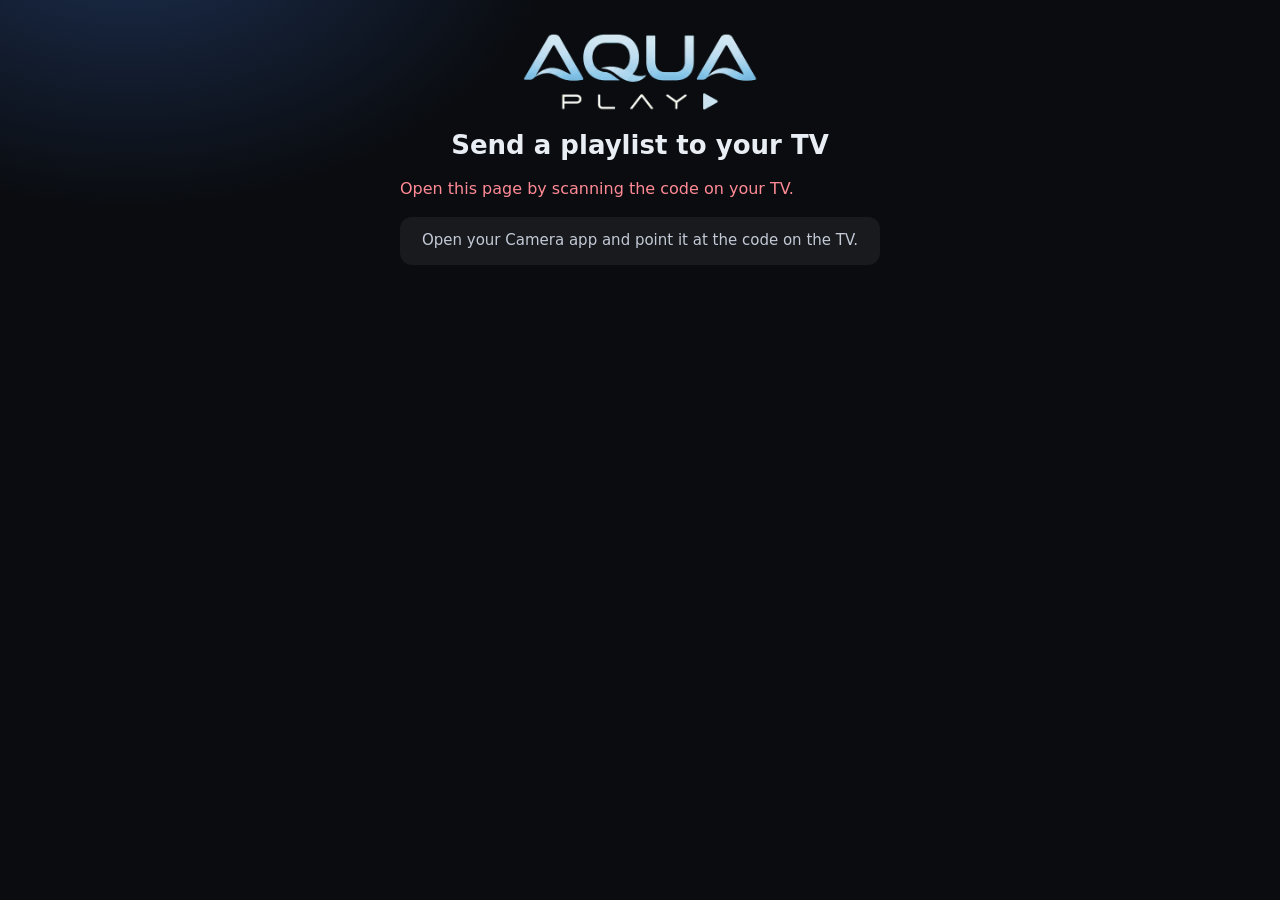
==== index.html @ a8dc521b "AquaPlay 1.0.53: the phone page takes a guide (EPG) address of its own for an Xtream login" ====
<!DOCTYPE html>
<html lang="en">
<head>
<meta charset="utf-8">
<meta name="viewport" content="width=device-width, initial-scale=1">
<meta name="referrer" content="no-referrer">
<!-- An empty icon, so a browser does not go asking for /favicon.ico. -->
<link rel="icon" href="data:,">
<title>AquaPlay — send a playlist to your TV</title>
<!-- pair.html — the page a phone opens from the QR code on the television.

     The viewer types or pastes their playlist here, on a keyboard made for
     it, and it is sent to the set, from whatever network the phone is on:

       https://…/pair.html#r=<channel>.<key>

     The playlist is locked on this phone with AES-GCM and a key the
     television made and put in the code, then handed to a public relay
     (ntfy.sh), which only ever holds the locked form. The key is after the #,
     and a browser never sends that part of an address to anyone — not to the
     relay, and not to whoever serves this page.

     Self-contained: no script, style, font or image from anywhere — the logo
     is inside the page — so nothing this page does depends on, or is seen
     by, a third party. The same file is
     app/pair.html and docs/pair.html; test-units.js fails if they differ. -->
<style>
  :root{ color-scheme:dark; }
  *{ box-sizing:border-box; }
  body{
    margin:0; min-height:100vh; padding:28px 20px 40px;
    font:16px/1.45 system-ui, -apple-system, "Segoe UI", Roboto, sans-serif;
    color:#e9edf4; background:#0a0c10;
    background-image:radial-gradient(700px 480px at 10% -10%, rgba(76,141,255,.28), rgba(76,141,255,0) 62%);
    background-repeat:no-repeat;
  }
  main{ max-width:480px; margin:0 auto; }
  /* The wordmark, centred over a centred heading, the way the television's
     own setup screen stands. 540x180 behind a 240x80 box: sharp on a phone's
     screen, and a WebP so the page carries it for under 40 KB. */
  .logo{ display:block; width:240px; height:80px; margin:4px auto 18px; }
  h1{ font-size:26px; line-height:1.2; margin:0 0 6px; text-align:center; }
  .sub{ color:#9aa3b5; margin:0 0 22px; text-align:center; }
  #form{ margin-top:22px; }
  .tabs{ display:flex; gap:8px; margin-bottom:18px; }
  .tabs button{
    flex:1; padding:11px 8px; border-radius:12px; font:inherit; font-weight:600;
    color:#c3cad6; background:rgba(255,255,255,.06); border:1px solid rgba(255,255,255,.12);
  }
  .tabs button[aria-selected="true"]{ color:#fff; background:#4c8dff; border-color:#4c8dff; }
  label{ display:block; margin:0 0 14px; }
  label > span{ display:block; font-size:14px; color:#9aa3b5; margin:0 0 6px; }
  label em{ font-style:normal; color:#6b7385; }
  /* The page's own words cannot be selected, only what is typed or pasted
     and the details to send on (B9: a copy ran on from a box into the
     labels and the note under it, and every paste brought them back). */
  body{ -webkit-user-select:none; user-select:none; -webkit-touch-callout:none; }
  input, textarea, .det{ -webkit-user-select:text; user-select:text; -webkit-touch-callout:default; }
  input{
    width:100%; padding:13px 14px; border-radius:12px; font:inherit; font-size:16px;
    color:#fff; background:rgba(8,11,17,.7); border:1px solid rgba(255,255,255,.14);
  }
  /* Hebrew and Arabic: the page right to left, an address or a login as typed. */
  html[dir=rtl] input{ direction:ltr; text-align:left; }
  input:focus{ outline:none; border-color:#4c8dff; box-shadow:0 0 0 3px rgba(76,141,255,.25); }
  .file-pick input{ padding:10px 12px; font-size:15px; color:#c3cad6; }
  .file-note{ margin:-6px 0 14px; color:#6fe0a0; }
  .send{
    width:100%; margin-top:8px; padding:15px; border:0; border-radius:14px;
    font:inherit; font-size:17px; font-weight:700; color:#fff;
    background:linear-gradient(118deg, #6aa3ff 0%, #4c8dff 46%, #3a64e8 100%);
  }
  .send:disabled{ opacity:.55; }
  .send.another{ margin-top:12px; background:transparent; border:2px solid #4c8dff; color:#cfe0ff; }
  .msg{ min-height:24px; margin:16px 0 0; color:#ff8a95; }
  .msg.ok{ color:#6fe0a0; }
  .msg.wait{ color:#9aa3b5; }
  /* The TV's answer when it could not connect: what happened, what to try,
     and the details for support, for a screenshot. */
  .tv-answer{ margin:16px 0 0; padding:16px; border-radius:12px; background:#1a1f2b; border:1px solid #3a2530; }
  .tv-answer h2{ margin:0 0 8px; font-size:17px; color:#ff8a95; }
  .tv-answer p{ margin:0 0 10px; }
  .tv-answer ul{ margin:0 0 12px; padding-left:20px; }
  .tv-answer li{ margin:0 0 6px; }
  .tv-answer .det{ margin-top:10px; padding:10px 12px; border-radius:8px; background:#11151d; font-size:12px; line-height:1.5; color:#9aa3b5; word-wrap:break-word; }
  .tv-answer .det b{ display:block; margin-bottom:4px; color:#c8cfdb; }
  .tv-answer .det span{ display:block; }
  .note{ margin-top:26px; font-size:13px; color:#6b7385; }
  .plist{ margin:0 0 18px; padding:13px 14px; border-radius:12px; background:rgba(255,255,255,.06); color:#e9edf4; font-size:15px; line-height:1.5; }
  /* The next code, read here rather than in the camera app: one button, then
     the camera in the page, then the page carries on by itself. */
  .scan-btn{
    width:100%; margin-top:16px; padding:15px; border-radius:14px;
    font:inherit; font-size:17px; font-weight:700; color:#fff;
    background:linear-gradient(118deg, #6aa3ff 0%, #4c8dff 46%, #3a64e8 100%); border:0;
  }
  .scan-btn.quiet{ font-weight:600; background:rgba(255,255,255,.08); border:1px solid rgba(255,255,255,.16); }
  .scanner{ margin-top:16px; }
  .scanner video{ display:block; width:100%; max-height:62vh; object-fit:cover; border-radius:16px; background:#000; }
  .scan-hint{ margin:12px 0 0; text-align:center; color:#9aa3b5; }
  /* Where the browser cannot read a code itself (an iPhone's Safari), the
     same step said in words: the camera app is the way to the next code. */
  .scan-alt{ margin:16px 0 0; padding:13px 14px; border-radius:12px; background:rgba(255,255,255,.06); color:#c3cad6; font-size:15px; line-height:1.45; text-align:center; }
  [hidden]{ display:none !important; }
</style>
</head>
<body>
<main>
  <img class="logo" width="240" height="80" alt="AquaPlay" src="[data-uri]">
  <h1 id="t-title">Send a playlist to your TV</h1>

  <div id="dead" hidden>
    <p class="msg" id="t-dead">Open this page by scanning the code on your TV.</p>
  </div>

  <!-- A first television sent everything at once (js/pair.js's #b=): this
       page fetches it once and holds it, ready for the second television's
       own code (below). Not saved anywhere but here, and not for long. -->
  <div id="backup" hidden>
    <p class="msg wait" id="b-status" role="status"></p>
    <p class="note" id="b-note" hidden></p>
    <!-- Or kept: the same, saved on the phone as a backup file. -->
    <button type="button" class="send" id="b-save" hidden></button>
    <p class="note" id="b-save-note" hidden></p>
  </div>

  <!-- The second television is listening for what this page is holding
       (js/pair.js's #x=). -->
  <div id="restore" hidden>
    <p class="sub" id="r-title"></p>
    <p class="plist" id="r-list" hidden></p>
    <button type="button" class="send" id="r-send" hidden></button>
    <p class="msg" id="r-status" role="status"></p>
    <!-- A backup file saved on this phone, sent instead. -->
    <p class="note" id="r-file-note" hidden></p>
    <button type="button" class="scan-btn quiet" id="r-file-btn" hidden></button>
    <input type="file" id="r-file" accept=".json,application/json" hidden>
  </div>

  <!-- A subtitle file for what the TV is playing (js/subsmenu.js's #s=):
       read here, sent the way a playlist's file is (sendSubs, below). -->
  <!-- An AquaPlay promo code, for the TV whose code was scanned (#c=; F2). -->
  <div id="promo-send" hidden>
    <p class="sub" id="c-intro"></p>
    <textarea id="c-code" rows="4" autocomplete="off" autocapitalize="characters" spellcheck="false" style="width:100%;box-sizing:border-box;font:inherit;padding:10px;border-radius:10px"></textarea>
    <button type="button" class="send" id="c-btn"></button>
    <p class="msg" id="c-status" role="status"></p>
  </div>

  <div id="subs-send" hidden>
    <p class="sub" id="s-intro"></p>
    <button type="button" class="send" id="s-btn"></button>
    <input type="file" id="s-file" accept=".srt,.vtt,application/x-subrip,text/vtt" hidden>
    <p class="msg" id="s-status" role="status"></p>
    <p class="note" id="s-note"></p>
  </div>

  <!-- The camera, in the page: offered where the next step is scanning a
       television's code, on phones whose browser can read one. -->
  <button type="button" class="scan-btn" id="scan-btn" hidden></button>
  <p class="scan-alt" id="scan-alt" hidden></p>
  <div class="scanner" id="scanner" hidden>
    <video id="scan-video" playsinline muted autoplay></video>
    <p class="scan-hint" id="scan-hint" role="status"></p>
    <button type="button" class="scan-btn quiet" id="scan-cancel"></button>
  </div>
  <p class="msg" id="scan-msg" role="status" hidden></p>

  <!-- novalidate: the page says itself, in the viewer's language, what is
       missing; the browser's own bubble stopped the send without a word on
       the page (2 Nov 2026). -->
  <form id="form" autocomplete="off" novalidate hidden>
    <div class="tabs" role="tablist">
      <button type="button" role="tab" id="tab-m3u" aria-selected="true">M3U</button>
      <button type="button" role="tab" id="tab-xtream" aria-selected="false">Xtream Codes</button>
      <button type="button" role="tab" id="tab-mag" aria-selected="false">MAG</button>
    </div>

    <div id="f-m3u">
      <label><span id="t-url">Playlist URL</span>
        <input type="url" id="m-url" dir="ltr" inputmode="url" autocapitalize="off" spellcheck="false" autocorrect="off" autocomplete="off"></label>
      <!-- Or the playlist's file, from this phone: uploaded to the relay as a
           file of its own, locked like everything else (sendFile, below). -->
      <label class="file-pick"><span id="t-file">Or a playlist file from this phone</span>
        <input type="file" id="m-file"></label>
      <p class="note file-note" id="file-note" hidden></p>
      <label><span><span id="t-epg">Guide (EPG) URL</span> <em id="t-opt1">optional</em></span>
        <input type="url" id="m-epg" dir="ltr" inputmode="url" autocapitalize="off" spellcheck="false" autocorrect="off" autocomplete="off"></label>
    </div>

    <div id="f-xtream" hidden>
      <label><span id="t-host">Server URL</span>
        <input type="url" id="x-host" dir="ltr" inputmode="url" autocapitalize="off" spellcheck="false" autocorrect="off" autocomplete="off"></label>
      <label><span id="t-user">Username</span>
        <input type="text" id="x-user" dir="ltr" autocapitalize="off" spellcheck="false" autocorrect="off" autocomplete="off"></label>
      <label><span id="t-pass">Password</span>
        <input type="text" id="x-pass" dir="ltr" autocapitalize="off" spellcheck="false" autocorrect="off" autocomplete="off"></label>
      <!-- A guide address of its own (the owner, 12 Nov 2026): empty means the
           server's own. A TV before 1.0.53 leaves it out. -->
      <label><span><span id="t-epg2">Guide (EPG) URL</span> <em id="t-opt3">optional</em></span>
        <input type="url" id="x-epg" dir="ltr" inputmode="url" autocapitalize="off" spellcheck="false" autocorrect="off" autocomplete="off"></label>
    </div>

    <!-- A MAG portal and the MAC it knows (P4, 25 Oct 2026): the TV checks
         them with the portal, as its own MAG form does (stalker.js). -->
    <div id="f-mag" hidden>
      <label><span id="t-portal">Portal address</span>
        <input type="url" id="g-portal" dir="ltr" inputmode="url" autocapitalize="off" spellcheck="false" autocorrect="off" autocomplete="off" placeholder="http://portal.example:8080/c/"></label>
      <label><span id="t-mac">MAC address</span>
        <input type="text" id="g-mac" dir="ltr" autocapitalize="characters" spellcheck="false" autocorrect="off" autocomplete="off" placeholder="00:1A:79:00:00:00"></label>
      <p class="note" id="mag-old" hidden></p>
    </div>

    <label><span><span id="t-name">Playlist name</span> <em id="t-opt2">optional</em></span>
      <input type="text" id="name" maxlength="80"></label>

    <button type="submit" class="send" id="send">Send to TV</button>
    <button type="button" class="send another" id="another" hidden>Add another playlist</button>
    <p class="msg" id="msg" role="status"></p>
    <div class="tv-answer" id="tv-answer" hidden></div>
    <p class="note" id="note"></p>
  </form>
</main>

<script>
(function () {
  'use strict';

  var RELAY = 'https://ntfy.sh/';

  /* ---- words ---- */
  var WORDS = {
    title: 'Send a playlist to your TV',
    url: 'Playlist URL', epg: 'Guide (EPG) URL', optional: 'optional', host: 'Server URL',
    user: 'Username', pass: 'Password', name: 'Playlist name', send: 'Send to TV',
    sending: 'Sending…', sent: 'Sent. Look at your TV.', dead: 'Open this page by scanning the code on your TV.',
    needUrl: 'Enter the playlist URL.', badUrl: 'The address must start with http:// or https://', urlNone: 'Paste the playlist address (it starts with http)',
    needXt: 'Enter the server, the username and the password.',
    magTab: 'MAG portal', portal: 'Portal address', mac: 'MAC address',
    needMag: 'Enter the portal address and the MAC address (six pairs, like 00:1A:79:12:34:56).',
    magOld: 'MAG portals need AquaPlay 1.0.51 or newer on your TV.',
    relayFail: 'Could not send. Check your phone’s internet connection and try again.',
    waitTv: 'Sent. Waiting for your TV to connect…', another: 'Add another playlist', tvOk: 'Your TV connected: {name}. Enjoy!', tvFail: 'Your TV could not connect', helpShot: 'If you ask for help, send a screenshot of this:', again: 'To try again: fix it here, open “From your phone” on the TV again, and scan the new code.',
    noteRelay: 'The playlist is locked on this phone before it is sent, and only your TV can unlock it.',
    backupTitle: 'Playlists from your TV', backupWaiting: 'Fetching what your TV sent…',
    backupGot: 'Got it. Open “From another TV” on your other TV, and scan its code with this phone.',
    backupNote: 'Not saved anywhere else — do this soon.',
    backupNotFound: 'Nothing found. Make sure you only just started this on your TV, then scan its code again.',
    sendTitle: 'Send to this TV',
    sendNothing: 'Nothing to send yet. Go back to your first TV, open “Send to another TV”, and scan its code with this phone first.',
    sendConfirm: 'Send this to the TV?', sendBtn: 'Send',
    scanTv: 'Scan the code on your TV', scanNext: 'Scan the other TV’s code', scanFirst: 'Scan your first TV’s code',
    scanHint: 'Point the camera at the code on the TV.', scanCancel: 'Cancel',
    scanNotOurs: 'That is not a code from AquaPlay.',
    scanNoCamera: 'The camera could not be opened here. Scan the code with your camera app instead.',
    scanCameraApp: 'Open your Camera app and point it at the code on the TV.',
    saveFile: 'Save a backup file', saveNote: 'Or keep it for later as a file. It holds your playlist logins, so keep it private.', saved: 'Saved on this phone. To bring it back, open “From another TV” on a TV and choose the file.', chooseFile: 'Choose a backup file', orFile: 'Or choose a backup file saved on this phone.', badFile: 'That is not an AquaPlay backup file.', fileTooBig: 'Too much to send in one go. Try a backup with fewer playlists.',
    plFile: 'Or a playlist file from this phone', plFileGot: '{name}: {n} channels', plFileNot: 'That file is not an M3U playlist.',
    plFileBig: 'That file is too big to send: up to 15 MB once packed.',
    subsTitle: 'Send subtitles to your TV', subsChoose: 'Choose a subtitle file',
    subsIntro: 'Choose a subtitle file (.srt or .vtt) on this phone. It shows on your TV straight away.',
    subsNote: 'The file is locked on this phone before it is sent, and only your TV can unlock it.',
    subsNot: 'That is not a subtitle file (.srt or .vtt).', subsBig: 'That file is too big for subtitles: up to 4 MB.',
    promoTitle: 'Send a promo code to your TV', promoIntro: 'Paste the AquaPlay code you were given for this TV, then send it.',
    promoBad: 'That is not a whole AquaPlay code. Paste all of it.'
  };
  /* The English, kept as it is for the paste check below (WORDS becomes the
     viewer's language as the page opens). */
  var WORDS_EN = {};
  for (var we in WORDS) WORDS_EN[we] = WORDS[we];
  var LANG = {
    es: { title: 'Envía una lista a tu TV', url: 'URL de la lista', epg: 'URL de la guía (EPG)', optional: 'opcional', host: 'URL del servidor', user: 'Usuario', pass: 'Contraseña', name: 'Nombre de la lista', send: 'Enviar a la TV', sending: 'Enviando…', sent: 'Enviado. Mira tu TV.', dead: 'Abre esta página escaneando el código de tu TV.', needUrl: 'Introduce la URL de la lista.', badUrl: 'La dirección debe empezar por http:// o https://', urlNone: 'Pega la dirección de la lista (empieza por http)', needXt: 'Introduce el servidor, el usuario y la contraseña.', relayFail: 'No se pudo enviar. Comprueba la conexión a internet del teléfono.', noteRelay: 'La lista se cifra en este teléfono antes de enviarse y solo tu TV puede descifrarla.', backupTitle: 'Listas de tu TV', backupWaiting: 'Recibiendo lo que envió tu TV…', backupGot: 'Listo. Abre “Desde otra TV” en tu otra TV y escanea su código con este teléfono.', backupNote: 'No se guarda en ningún otro sitio — hazlo pronto.', backupNotFound: 'No se encontró nada. Asegúrate de haber empezado esto en tu TV hace un momento y vuelve a escanear su código.', sendTitle: 'Enviar a esta TV', sendNothing: 'Aún no hay nada que enviar. Vuelve a tu primera TV, abre “Enviar a otra TV” y escanea su código con este teléfono primero.', sendConfirm: '¿Enviar esto a la TV?', sendBtn: 'Enviar', scanTv: 'Escanea el código de tu TV', scanNext: 'Escanea el código de la otra TV', scanFirst: 'Escanea el código de tu primera TV', scanHint: 'Apunta la cámara al código de la TV.', scanCancel: 'Cancelar', scanNotOurs: 'Ese código no es de AquaPlay.', scanNoCamera: 'Aquí no se pudo abrir la cámara. Escanea el código con la app de cámara.', scanCameraApp: 'Abre la app de Cámara y apunta al código de la TV.', saveFile: 'Guardar un archivo de copia', saveNote: 'O guárdalo para después como archivo. Contiene los datos de acceso de tus listas, así que mantenlo privado.', saved: 'Guardado en este teléfono. Para recuperarlo, abre “Desde otra TV” en una TV y elige el archivo.', chooseFile: 'Elegir un archivo de copia', orFile: 'O elige un archivo de copia guardado en este teléfono.', badFile: 'Ese no es un archivo de copia de AquaPlay.', fileTooBig: 'Es demasiado para enviarlo de una vez. Prueba con una copia con menos listas.', waitTv: 'Enviado. Esperando a que tu televisor se conecte…', another: 'Añadir otra lista', tvOk: 'Tu televisor se ha conectado: {name}. ¡Que lo disfrutes!', tvFail: 'Tu televisor no pudo conectarse', helpShot: 'Si pides ayuda, envía una captura de esto:', again: 'Para intentarlo de nuevo: corrígelo aquí, abre «Desde tu teléfono» en el televisor y escanea el nuevo código.', plFile: 'O un archivo de lista de este teléfono', plFileGot: '{name}: {n} canales', plFileNot: 'Ese archivo no es una lista M3U.', plFileBig: 'Ese archivo es demasiado grande para enviarlo: hasta 15 MB una vez comprimido.', subsTitle: "Envía subtítulos a tu TV", subsChoose: "Elegir un archivo de subtítulos", subsIntro: "Elige un archivo de subtítulos (.srt o .vtt) en este teléfono. Aparecerá en tu TV al momento.", subsNote: "El archivo se bloquea en este teléfono antes de enviarse, y solo tu TV puede desbloquearlo.", subsNot: "Eso no es un archivo de subtítulos (.srt o .vtt).", subsBig: "El archivo es demasiado grande para unos subtítulos: hasta 4 MB."},
    fr: { title: 'Envoyer une playlist à votre TV', url: 'URL de la playlist', epg: 'URL du guide (EPG)', optional: 'facultatif', host: 'URL du serveur', user: 'Nom d’utilisateur', pass: 'Mot de passe', name: 'Nom de la playlist', send: 'Envoyer à la TV', sending: 'Envoi…', sent: 'Envoyé. Regardez votre TV.', dead: 'Ouvrez cette page en scannant le code affiché sur votre TV.', needUrl: 'Saisissez l’URL de la playlist.', badUrl: 'L’adresse doit commencer par http:// ou https://', urlNone: 'Collez l’adresse de la playlist (elle commence par http)', needXt: 'Saisissez le serveur, le nom d’utilisateur et le mot de passe.', relayFail: 'Envoi impossible. Vérifiez la connexion internet du téléphone.', noteRelay: 'La playlist est chiffrée sur ce téléphone avant l’envoi, et seule votre TV peut la déchiffrer.', backupTitle: 'Listes de votre TV', backupWaiting: 'Récupération de ce que votre TV a envoyé…', backupGot: 'C’est fait. Ouvrez « Depuis une autre TV » sur votre autre TV et scannez son code avec ce téléphone.', backupNote: 'Non enregistré ailleurs — faites-le rapidement.', backupNotFound: 'Rien trouvé. Vérifiez que vous venez de lancer ceci sur votre TV, puis scannez de nouveau son code.', sendTitle: 'Envoyer à cette TV', sendNothing: 'Rien à envoyer pour l’instant. Retournez sur votre première TV, ouvrez « Envoyer à une autre TV » et scannez d’abord son code avec ce téléphone.', sendConfirm: 'Envoyer ceci à la TV ?', sendBtn: 'Envoyer', scanTv: 'Scanner le code de votre TV', scanNext: 'Scanner le code de l’autre TV', scanFirst: 'Scanner le code de votre première TV', scanHint: 'Pointez la caméra vers le code affiché sur la TV.', scanCancel: 'Annuler', scanNotOurs: 'Ce code ne vient pas d’AquaPlay.', scanNoCamera: 'Impossible d’ouvrir la caméra ici. Scannez le code avec l’appli Appareil photo.', scanCameraApp: 'Ouvrez l’appli Appareil photo et pointez-la vers le code affiché sur la TV.', saveFile: 'Enregistrer un fichier de sauvegarde', saveNote: 'Ou gardez-le pour plus tard dans un fichier. Il contient les identifiants de vos playlists : gardez-le privé.', saved: 'Enregistré sur ce téléphone. Pour le récupérer, ouvrez « Depuis une autre TV » sur une TV et choisissez le fichier.', chooseFile: 'Choisir un fichier de sauvegarde', orFile: 'Ou choisissez un fichier de sauvegarde enregistré sur ce téléphone.', badFile: 'Ce n’est pas un fichier de sauvegarde AquaPlay.', fileTooBig: 'Trop de données pour un seul envoi. Essayez une sauvegarde avec moins de playlists.', waitTv: 'Envoyé. En attente de la connexion du téléviseur…', another: 'Ajouter une autre liste', tvOk: 'Votre téléviseur est connecté : {name}. Bon visionnage !', tvFail: 'Votre téléviseur n’a pas pu se connecter', helpShot: 'Si vous demandez de l’aide, envoyez une capture d’écran de ceci :', again: 'Pour réessayer : corrigez ici, rouvrez « Depuis votre téléphone » sur le téléviseur et scannez le nouveau code.', plFile: 'Ou un fichier de playlist de ce téléphone', plFileGot: '{name} : {n} chaînes', plFileNot: 'Ce fichier n’est pas une playlist M3U.', plFileBig: 'Ce fichier est trop gros pour être envoyé : 15 Mo au plus une fois compressé.', subsTitle: "Envoyer des sous-titres à votre TV", subsChoose: "Choisir un fichier de sous-titres", subsIntro: "Choisissez un fichier de sous-titres (.srt ou .vtt) sur ce téléphone. Il s’affiche aussitôt sur votre TV.", subsNote: "Le fichier est verrouillé sur ce téléphone avant l’envoi, et seule votre TV peut le déverrouiller.", subsNot: "Ce n’est pas un fichier de sous-titres (.srt ou .vtt).", subsBig: "Ce fichier est trop lourd pour des sous-titres : 4 Mo au maximum."},
    de: { title: 'Playlist an den Fernseher senden', url: 'Playlist-URL', epg: 'Programmführer-URL (EPG)', optional: 'optional', host: 'Server-URL', user: 'Benutzername', pass: 'Passwort', name: 'Name der Playlist', send: 'An den Fernseher senden', sending: 'Wird gesendet…', sent: 'Gesendet. Schau auf deinen Fernseher.', dead: 'Öffne diese Seite, indem du den Code auf dem Fernseher scannst.', needUrl: 'Gib die Playlist-URL ein.', badUrl: 'Die Adresse muss mit http:// oder https:// beginnen.', urlNone: 'Fügen Sie die Playlist-Adresse ein (sie beginnt mit http)', needXt: 'Gib Server, Benutzername und Passwort ein.', relayFail: 'Senden fehlgeschlagen. Prüfe die Internetverbindung des Telefons.', noteRelay: 'Die Playlist wird auf diesem Telefon verschlüsselt, und nur dein Fernseher kann sie entschlüsseln.', backupTitle: 'Playlists von deinem Fernseher', backupWaiting: 'Empfange, was dein Fernseher gesendet hat …', backupGot: 'Erledigt. Öffne „Von einem anderen Fernseher“ auf deinem anderen Fernseher und scanne dessen Code mit diesem Telefon.', backupNote: 'Wird sonst nirgends gespeichert — mach das bald.', backupNotFound: 'Nichts gefunden. Stelle sicher, dass du das gerade erst auf deinem Fernseher gestartet hast, und scanne seinen Code erneut.', sendTitle: 'An diesen Fernseher senden', sendNothing: 'Noch nichts zu senden. Geh zurück zu deinem ersten Fernseher, öffne „An einen anderen Fernseher senden“ und scanne zuerst dessen Code mit diesem Telefon.', sendConfirm: 'Das an den Fernseher senden?', sendBtn: 'Senden', scanTv: 'Code am Fernseher scannen', scanNext: 'Code des anderen Fernsehers scannen', scanFirst: 'Code des ersten Fernsehers scannen', scanHint: 'Richte die Kamera auf den Code am Fernseher.', scanCancel: 'Abbrechen', scanNotOurs: 'Das ist kein Code von AquaPlay.', scanNoCamera: 'Die Kamera lässt sich hier nicht öffnen. Scanne den Code mit der Kamera-App.', scanCameraApp: 'Öffne die Kamera-App und richte sie auf den Code am Fernseher.', saveFile: 'Sicherungsdatei speichern', saveNote: 'Oder bewahre es als Datei für später auf. Sie enthält die Zugangsdaten deiner Playlists, halte sie also privat.', saved: 'Auf diesem Telefon gespeichert. Um es zurückzuholen, öffne „Von einem anderen Fernseher“ auf einem Fernseher und wähle die Datei.', chooseFile: 'Sicherungsdatei wählen', orFile: 'Oder wähle eine Sicherungsdatei, die auf diesem Telefon gespeichert ist.', badFile: 'Das ist keine AquaPlay-Sicherungsdatei.', fileTooBig: 'Zu viel für einmal Senden. Versuche eine Sicherung mit weniger Playlists.', waitTv: 'Gesendet. Warte, bis sich dein Fernseher verbindet…', another: 'Weitere Playlist hinzufügen', tvOk: 'Dein Fernseher ist verbunden: {name}. Viel Spaß!', tvFail: 'Dein Fernseher konnte sich nicht verbinden', helpShot: 'Wenn du um Hilfe bittest, schick einen Screenshot davon:', again: 'Noch einmal: hier korrigieren, auf dem Fernseher „Vom Handy“ wieder öffnen und den neuen Code scannen.', plFile: 'Oder eine Playlist-Datei von diesem Handy', plFileGot: '{name}: {n} Sender', plFileNot: 'Diese Datei ist keine M3U-Playlist.', plFileBig: 'Diese Datei ist zu groß zum Senden: höchstens 15 MB gepackt.', subsTitle: "Untertitel an den Fernseher senden", subsChoose: "Untertiteldatei wählen", subsIntro: "Wähle auf diesem Handy eine Untertiteldatei (.srt oder .vtt). Sie erscheint sofort auf dem Fernseher.", subsNote: "Die Datei wird auf diesem Handy verschlüsselt, bevor sie gesendet wird, und nur dein Fernseher kann sie entschlüsseln.", subsNot: "Das ist keine Untertiteldatei (.srt oder .vtt).", subsBig: "Die Datei ist zu groß für Untertitel: höchstens 4 MB."},
    pt: { title: 'Envie uma lista para a sua TV', url: 'URL da lista', epg: 'URL do guia (EPG)', optional: 'opcional', host: 'URL do servidor', user: 'Utilizador', pass: 'Palavra-passe', name: 'Nome da lista', send: 'Enviar para a TV', sending: 'A enviar…', sent: 'Enviado. Veja a sua TV.', dead: 'Abra esta página lendo o código na sua TV.', needUrl: 'Introduza o URL da lista.', badUrl: 'O endereço tem de começar por http:// ou https://', urlNone: 'Cole o endereço da lista (começa por http)', needXt: 'Introduza o servidor, o utilizador e a palavra-passe.', relayFail: 'Não foi possível enviar. Verifique a ligação à internet do telemóvel.', noteRelay: 'A lista é cifrada neste telemóvel antes de ser enviada e só a sua TV a pode decifrar.', backupTitle: 'Listas da sua TV', backupWaiting: 'A obter o que a sua TV enviou…', backupGot: 'Feito. Abra “De outra TV” na sua outra TV e leia o código dela com este telemóvel.', backupNote: 'Não fica guardado em mais lado nenhum — faça isto em breve.', backupNotFound: 'Nada encontrado. Certifique-se de que acabou de iniciar isto na sua TV e volte a ler o código.', sendTitle: 'Enviar para esta TV', sendNothing: 'Ainda não há nada para enviar. Volte à sua primeira TV, abra “Enviar para outra TV” e leia o código dela com este telemóvel primeiro.', sendConfirm: 'Enviar isto para a TV?', sendBtn: 'Enviar', scanTv: 'Leia o código da sua TV', scanNext: 'Leia o código da outra TV', scanFirst: 'Leia o código da primeira TV', scanHint: 'Aponte a câmara para o código na TV.', scanCancel: 'Cancelar', scanNotOurs: 'Esse código não é do AquaPlay.', scanNoCamera: 'Não foi possível abrir a câmara aqui. Leia o código com a app da câmara.', scanCameraApp: 'Abra a app da câmara e aponte-a para o código na TV.', saveFile: 'Guardar um ficheiro de cópia', saveNote: 'Ou guarde-o para mais tarde como ficheiro. Contém os dados de acesso das suas listas, por isso mantenha-o privado.', saved: 'Guardado neste telemóvel. Para o recuperar, abra “De outra TV” numa TV e escolha o ficheiro.', chooseFile: 'Escolher um ficheiro de cópia', orFile: 'Ou escolha um ficheiro de cópia guardado neste telemóvel.', badFile: 'Esse não é um ficheiro de cópia do AquaPlay.', fileTooBig: 'É demasiado para enviar de uma vez. Tente uma cópia com menos listas.', waitTv: 'Enviado. À espera que a TV se ligue…', another: 'Adicionar outra lista', tvOk: 'A sua TV ligou-se: {name}. Bom proveito!', tvFail: 'A sua TV não conseguiu ligar-se', helpShot: 'Se pedir ajuda, envie uma captura de ecrã disto:', again: 'Para tentar de novo: corrija aqui, abra «Pelo telemóvel» na TV outra vez e leia o novo código.', plFile: 'Ou um ficheiro de lista deste telemóvel', plFileGot: '{name}: {n} canais', plFileNot: 'Esse ficheiro não é uma lista M3U.', plFileBig: 'Esse ficheiro é demasiado grande para enviar: até 15 MB depois de comprimido.', subsTitle: "Envie legendas para a sua TV", subsChoose: "Escolher um ficheiro de legendas", subsIntro: "Escolha um ficheiro de legendas (.srt ou .vtt) neste telemóvel. Aparece logo na sua TV.", subsNote: "O ficheiro é bloqueado neste telemóvel antes de ser enviado, e só a sua TV o pode desbloquear.", subsNot: "Isso não é um ficheiro de legendas (.srt ou .vtt).", subsBig: "O ficheiro é demasiado grande para legendas: até 4 MB."},
    it: { title: 'Invia una playlist alla TV', url: 'URL della playlist', epg: 'URL della guida (EPG)', optional: 'facoltativo', host: 'URL del server', user: 'Nome utente', pass: 'Password', name: 'Nome della playlist', send: 'Invia alla TV', sending: 'Invio…', sent: 'Inviata. Guarda la TV.', dead: 'Apri questa pagina inquadrando il codice sulla TV.', needUrl: 'Inserisci l’URL della playlist.', badUrl: 'L’indirizzo deve iniziare con http:// o https://', urlNone: 'Incolla l’indirizzo della playlist (inizia con http)', needXt: 'Inserisci server, nome utente e password.', relayFail: 'Invio non riuscito. Controlla la connessione internet del telefono.', noteRelay: 'La playlist viene cifrata su questo telefono prima dell’invio e solo la tua TV può decifrarla.', backupTitle: 'Playlist dalla tua TV', backupWaiting: 'Ricezione di quanto inviato dalla TV…', backupGot: 'Fatto. Apri “Da un’altra TV” sull’altra TV e inquadra il suo codice con questo telefono.', backupNote: 'Non viene salvato altrove — fallo a breve.', backupNotFound: 'Nessun dato trovato. Assicurati di aver appena avviato questa procedura sulla TV, poi inquadra di nuovo il codice.', sendTitle: 'Invia a questa TV', sendNothing: 'Ancora niente da inviare. Torna alla prima TV, apri “Invia a un’altra TV” e inquadra prima il suo codice con questo telefono.', sendConfirm: 'Inviare questo alla TV?', sendBtn: 'Invia', scanTv: 'Scansiona il codice sulla TV', scanNext: 'Scansiona il codice dell’altra TV', scanFirst: 'Scansiona il codice della prima TV', scanHint: 'Inquadra il codice sulla TV.', scanCancel: 'Annulla', scanNotOurs: 'Questo codice non è di AquaPlay.', scanNoCamera: 'Qui non è possibile aprire la fotocamera. Scansiona il codice con l’app della fotocamera.', scanCameraApp: 'Apri l’app Fotocamera e inquadra il codice sulla TV.', saveFile: 'Salva un file di backup', saveNote: 'Oppure conservalo per dopo come file. Contiene i dati di accesso delle tue playlist, quindi tienilo privato.', saved: 'Salvato su questo telefono. Per recuperarlo, apri “Da un’altra TV” su una TV e scegli il file.', chooseFile: 'Scegli un file di backup', orFile: 'Oppure scegli un file di backup salvato su questo telefono.', badFile: 'Questo non è un file di backup di AquaPlay.', fileTooBig: 'Troppi dati per un solo invio. Prova un backup con meno playlist.', waitTv: 'Inviato. In attesa che il televisore si colleghi…', another: 'Aggiungi un\'altra playlist', tvOk: 'Il televisore si è collegato: {name}. Buona visione!', tvFail: 'Il televisore non è riuscito a collegarsi', helpShot: 'Se chiedi aiuto, invia uno screenshot di questo:', again: 'Per riprovare: correggi qui, riapri «Dal telefono» sul televisore e inquadra il nuovo codice.', plFile: 'Oppure un file di playlist da questo telefono', plFileGot: '{name}: {n} canali', plFileNot: 'Questo file non è una playlist M3U.', plFileBig: 'Il file è troppo grande da inviare: al massimo 15 MB compresso.', subsTitle: "Invia i sottotitoli alla TV", subsChoose: "Scegli un file di sottotitoli", subsIntro: "Scegli un file di sottotitoli (.srt o .vtt) su questo telefono. Compare subito sulla TV.", subsNote: "Il file viene bloccato su questo telefono prima dell’invio, e solo la tua TV può sbloccarlo.", subsNot: "Non è un file di sottotitoli (.srt o .vtt).", subsBig: "Il file è troppo grande per dei sottotitoli: al massimo 4 MB."},
    pl: { title: 'Wyślij playlistę do telewizora', url: 'Adres URL playlisty', epg: 'Adres URL przewodnika (EPG)', optional: 'opcjonalne', host: 'Adres URL serwera', user: 'Nazwa użytkownika', pass: 'Hasło', name: 'Nazwa playlisty', send: 'Wyślij do TV', sending: 'Wysyłanie…', sent: 'Wysłano. Spójrz na telewizor.', dead: 'Otwórz tę stronę, skanując kod na telewizorze.', needUrl: 'Wpisz adres URL playlisty.', badUrl: 'Adres musi zaczynać się od http:// lub https://', urlNone: 'Wklej adres playlisty (zaczyna się od http)', needXt: 'Wpisz serwer, nazwę użytkownika i hasło.', relayFail: 'Nie udało się wysłać. Sprawdź połączenie internetowe telefonu i spróbuj ponownie.', noteRelay: 'Playlista jest szyfrowana na tym telefonie przed wysłaniem i tylko Twój telewizor może ją odszyfrować.', backupTitle: 'Playlisty z telewizora', backupWaiting: 'Pobieranie danych wysłanych przez telewizor…', backupGot: 'Gotowe. Na drugim telewizorze otwórz „Z innego telewizora” i zeskanuj jego kod tym telefonem.', backupNote: 'Dane nie są nigdzie indziej zapisywane — zrób to wkrótce.', backupNotFound: 'Nic nie znaleziono. Upewnij się, że dopiero co rozpoczęto to na telewizorze, i zeskanuj jego kod ponownie.', sendTitle: 'Wyślij do tego telewizora', sendNothing: 'Nie ma jeszcze czego wysłać. Wróć do pierwszego telewizora, otwórz „Wyślij do innego telewizora” i najpierw zeskanuj jego kod tym telefonem.', sendConfirm: 'Wysłać to do telewizora?', sendBtn: 'Wyślij', scanTv: 'Zeskanuj kod na telewizorze', scanNext: 'Zeskanuj kod drugiego telewizora', scanFirst: 'Zeskanuj kod pierwszego telewizora', scanHint: 'Skieruj aparat na kod na telewizorze.', scanCancel: 'Anuluj', scanNotOurs: 'To nie jest kod AquaPlay.', scanNoCamera: 'Nie można tutaj otworzyć aparatu. Zeskanuj kod aplikacją Aparat.', scanCameraApp: 'Otwórz aplikację Aparat i skieruj ją na kod na telewizorze.', saveFile: 'Zapisz plik kopii zapasowej', saveNote: 'Albo zachowaj dane na później jako plik. Zawiera on dane logowania do playlist, więc nie udostępniaj go nikomu.', saved: 'Zapisano na tym telefonie. Aby przywrócić dane, otwórz „Z innego telewizora” na telewizorze i wybierz plik.', chooseFile: 'Wybierz plik kopii zapasowej', orFile: 'Albo wybierz plik kopii zapasowej zapisany na tym telefonie.', badFile: 'To nie jest plik kopii zapasowej AquaPlay.', fileTooBig: 'Za dużo danych, by wysłać je naraz. Spróbuj kopii zapasowej z mniejszą liczbą playlist.', waitTv: 'Wysłano. Czekam, aż telewizor się połączy…', another: 'Dodaj kolejną playlistę', tvOk: 'Telewizor połączył się: {name}. Miłego oglądania!', tvFail: 'Telewizor nie mógł się połączyć', helpShot: 'Jeśli prosisz o pomoc, wyślij zrzut ekranu tego:', again: 'Aby spróbować ponownie: popraw tutaj, otwórz znowu „Z telefonu” na telewizorze i zeskanuj nowy kod.', plFile: 'Albo plik playlisty z tego telefonu', plFileGot: '{name}: kanały: {n}', plFileNot: 'Ten plik nie jest playlistą M3U.', plFileBig: 'Ten plik jest za duży do wysłania: najwyżej 15 MB po spakowaniu.', subsTitle: "Wyślij napisy do telewizora", subsChoose: "Wybierz plik z napisami", subsIntro: "Wybierz plik z napisami (.srt lub .vtt) w tym telefonie. Od razu pojawi się w telewizorze.", subsNote: "Plik jest szyfrowany w tym telefonie przed wysłaniem i tylko twój telewizor może go odszyfrować.", subsNot: "To nie jest plik z napisami (.srt lub .vtt).", subsBig: "Ten plik jest za duży na napisy: najwyżej 4 MB."},
    ru: { title: 'Отправить плейлист на телевизор', url: 'Адрес плейлиста', epg: 'Адрес телегида (EPG)', optional: 'необязательно', host: 'Адрес сервера', user: 'Имя пользователя', pass: 'Пароль', name: 'Название плейлиста', send: 'Отправить на ТВ', sending: 'Отправка…', sent: 'Отправлено. Посмотрите на телевизор.', dead: 'Откройте эту страницу, отсканировав код на телевизоре.', needUrl: 'Введите адрес плейлиста.', badUrl: 'Адрес должен начинаться с http:// или https://', urlNone: 'Вставьте адрес плейлиста (он начинается с http)', needXt: 'Введите сервер, имя пользователя и пароль.', relayFail: 'Не удалось отправить. Проверьте интернет на телефоне.', noteRelay: 'Плейлист шифруется на этом телефоне, и расшифровать его может только ваш телевизор.', backupTitle: 'Плейлисты с вашего телевизора', backupWaiting: 'Получаем то, что отправил телевизор…', backupGot: 'Готово. Откройте «С другого телевизора» на другом телевизоре и отсканируйте его код этим телефоном.', backupNote: 'Больше нигде не сохраняется — сделайте это в ближайшее время.', backupNotFound: 'Ничего не найдено. Убедитесь, что вы только что начали это на телевизоре, и отсканируйте его код ещё раз.', sendTitle: 'Отправить на этот телевизор', sendNothing: 'Пока нечего отправлять. Вернитесь к первому телевизору, откройте «Отправить на другой телевизор» и сначала отсканируйте его код этим телефоном.', sendConfirm: 'Отправить это на телевизор?', sendBtn: 'Отправить', scanTv: 'Сканировать код на телевизоре', scanNext: 'Сканировать код другого телевизора', scanFirst: 'Сканировать код первого телевизора', scanHint: 'Наведите камеру на код на телевизоре.', scanCancel: 'Отмена', scanNotOurs: 'Это не код AquaPlay.', scanNoCamera: 'Здесь не удалось открыть камеру. Отсканируйте код приложением камеры.', scanCameraApp: 'Откройте приложение «Камера» и наведите его на код на телевизоре.', saveFile: 'Сохранить файл резервной копии', saveNote: 'Или сохраните его на потом как файл. В нём данные для входа в ваши плейлисты, так что храните его в тайне.', saved: 'Сохранено на этом телефоне. Чтобы восстановить, откройте «С другого телевизора» на телевизоре и выберите файл.', chooseFile: 'Выбрать файл резервной копии', orFile: 'Или выберите файл резервной копии, сохранённый на этом телефоне.', badFile: 'Это не файл резервной копии AquaPlay.', fileTooBig: 'Слишком много для одной отправки. Попробуйте копию с меньшим числом плейлистов.', waitTv: 'Отправлено. Ждём, пока телевизор подключится…', another: 'Добавить ещё плейлист', tvOk: 'Телевизор подключился: {name}. Приятного просмотра!', tvFail: 'Телевизору не удалось подключиться', helpShot: 'Если обращаетесь за помощью, пришлите скриншот этого:', again: 'Чтобы попробовать снова: исправьте здесь, снова откройте «С телефона» на телевизоре и отсканируйте новый код.', plFile: 'Или файл плейлиста с этого телефона', plFileGot: '{name}: каналов: {n}', plFileNot: 'Этот файл не является плейлистом M3U.', plFileBig: 'Файл слишком большой для отправки: не больше 15 МБ в сжатом виде.', subsTitle: "Отправить субтитры на телевизор", subsChoose: "Выбрать файл субтитров", subsIntro: "Выберите на этом телефоне файл субтитров (.srt или .vtt). Он сразу появится на телевизоре.", subsNote: "Файл шифруется на этом телефоне перед отправкой, и расшифровать его может только ваш телевизор.", subsNot: "Это не файл субтитров (.srt или .vtt).", subsBig: "Файл слишком большой для субтитров: не больше 4 МБ."},
    hi: { title: 'अपने टीवी पर प्लेलिस्ट भेजें', url: 'प्लेलिस्ट URL', epg: 'गाइड (EPG) URL', optional: 'वैकल्पिक', host: 'सर्वर URL', user: 'उपयोगकर्ता नाम', pass: 'पासवर्ड', name: 'प्लेलिस्ट का नाम', send: 'टीवी पर भेजें', sending: 'भेजा जा रहा है…', sent: 'भेज दिया। अपना टीवी देखें।', dead: 'अपने टीवी पर दिखे कोड को स्कैन करके यह पेज खोलें।', needUrl: 'प्लेलिस्ट URL दर्ज करें।', badUrl: 'पता http:// या https:// से शुरू होना चाहिए', urlNone: 'प्लेलिस्ट का पता पेस्ट करें (यह http से शुरू होता है)', needXt: 'सर्वर, उपयोगकर्ता नाम और पासवर्ड दर्ज करें।', relayFail: 'भेजा नहीं जा सका। फ़ोन का इंटरनेट कनेक्शन जाँचें।', noteRelay: 'प्लेलिस्ट भेजने से पहले इसी फ़ोन पर लॉक की जाती है, और केवल आपका टीवी इसे खोल सकता है।', backupTitle: 'आपके टीवी की प्लेलिस्ट', backupWaiting: 'आपके टीवी से भेजा गया डेटा लिया जा रहा है…', backupGot: 'हो गया। अपने दूसरे टीवी पर “दूसरे टीवी से” खोलें और उसका कोड इसी फ़ोन से स्कैन करें।', backupNote: 'यह कहीं और सेव नहीं होता — यह जल्दी कर लें।', backupNotFound: 'कुछ नहीं मिला। पक्का करें कि आपने अभी-अभी अपने टीवी पर यह शुरू किया है, फिर उसका कोड दोबारा स्कैन करें।', sendTitle: 'इस टीवी पर भेजें', sendNothing: 'अभी भेजने के लिए कुछ नहीं है। अपने पहले टीवी पर जाएँ, “दूसरे टीवी पर भेजें” खोलें, और पहले उसका कोड इसी फ़ोन से स्कैन करें।', sendConfirm: 'क्या यह टीवी पर भेजें?', sendBtn: 'भेजें', scanTv: 'अपने टीवी का कोड स्कैन करें', scanNext: 'दूसरे टीवी का कोड स्कैन करें', scanFirst: 'पहले टीवी का कोड स्कैन करें', scanHint: 'कैमरा टीवी पर दिख रहे कोड की ओर करें।', scanCancel: 'रद्द करें', scanNotOurs: 'यह AquaPlay का कोड नहीं है।', scanNoCamera: 'यहाँ कैमरा नहीं खुल सका। कैमरा ऐप से कोड स्कैन करें।', scanCameraApp: 'कैमरा ऐप खोलें और उसे टीवी पर दिख रहे कोड की ओर करें।', saveFile: 'बैकअप फ़ाइल सेव करें', saveNote: 'या इसे बाद के लिए फ़ाइल के रूप में रखें। इसमें आपकी प्लेलिस्ट की लॉगिन जानकारी है, इसलिए इसे निजी रखें।', saved: 'इस फ़ोन पर सेव हो गया। वापस लाने के लिए किसी टीवी पर “दूसरे टीवी से” खोलें और फ़ाइल चुनें।', chooseFile: 'बैकअप फ़ाइल चुनें', orFile: 'या इस फ़ोन पर सेव की गई बैकअप फ़ाइल चुनें।', badFile: 'यह AquaPlay की बैकअप फ़ाइल नहीं है।', fileTooBig: 'एक बार में भेजने के लिए बहुत ज़्यादा है। कम प्लेलिस्ट वाला बैकअप आज़माएँ।', waitTv: 'भेज दिया। टीवी के कनेक्ट होने की प्रतीक्षा…', another: 'एक और प्लेलिस्ट जोड़ें', tvOk: 'आपका टीवी कनेक्ट हो गया: {name}। आनंद लें!', tvFail: 'आपका टीवी कनेक्ट नहीं हो सका', helpShot: 'मदद माँगें तो इसका स्क्रीनशॉट भेजें:', again: 'फिर से कोशिश करने के लिए: यहाँ ठीक करें, टीवी पर “फ़ोन से” फिर खोलें और नया कोड स्कैन करें।', plFile: 'या इस फ़ोन से प्लेलिस्ट फ़ाइल', plFileGot: '{name}: {n} चैनल', plFileNot: 'वह फ़ाइल M3U प्लेलिस्ट नहीं है।', plFileBig: 'वह फ़ाइल भेजने के लिए बहुत बड़ी है: पैक होने पर ज़्यादा से ज़्यादा 15 MB।', subsTitle: "अपने टीवी पर सबटाइटल भेजें", subsChoose: "सबटाइटल फ़ाइल चुनें", subsIntro: "इस फ़ोन पर सबटाइटल फ़ाइल (.srt या .vtt) चुनें। वह तुरंत आपके टीवी पर दिखेगी।", subsNote: "भेजने से पहले फ़ाइल इसी फ़ोन पर लॉक की जाती है, और उसे केवल आपका टीवी खोल सकता है।", subsNot: "यह सबटाइटल फ़ाइल (.srt या .vtt) नहीं है।", subsBig: "सबटाइटल के लिए यह फ़ाइल बहुत बड़ी है: अधिकतम 4 MB।"},
    ja: { title: 'テレビにプレイリストを送る', url: 'プレイリストの URL', epg: '番組表 (EPG) の URL', optional: '任意', host: 'サーバー URL', user: 'ユーザー名', pass: 'パスワード', name: 'プレイリスト名', send: 'テレビに送る', sending: '送信中…', sent: '送信しました。テレビを見てください。', dead: 'テレビに表示されたコードを読み取ってこのページを開いてください。', needUrl: 'プレイリストの URL を入力してください。', badUrl: 'アドレスは http:// か https:// で始まる必要があります', urlNone: 'プレイリストのアドレスを貼り付けてください（http で始まります）', needXt: 'サーバー、ユーザー名、パスワードを入力してください。', relayFail: '送信できませんでした。スマートフォンのインターネット接続を確認してください。', noteRelay: 'プレイリストはこのスマートフォンで暗号化してから送られ、テレビだけが復号できます。', backupTitle: 'テレビのプレイリスト', backupWaiting: 'テレビが送った内容を受信しています…', backupGot: '完了しました。もう一台のテレビで「別のテレビから」を開き、その画面のコードをこの端末で読み取ってください。', backupNote: '他には保存されません。早めに行ってください。', backupNotFound: '見つかりませんでした。テレビでこの操作を始めたばかりか確認して、コードをもう一度読み取ってください。', sendTitle: 'このテレビに送る', sendNothing: 'まだ送るものがありません。最初のテレビに戻り、「別のテレビに送る」を開いて、先にそのコードをこの端末で読み取ってください。', sendConfirm: 'これをテレビに送りますか?', sendBtn: '送る', scanTv: 'テレビのコードを読み取る', scanNext: 'もう一台のテレビのコードを読み取る', scanFirst: '最初のテレビのコードを読み取る', scanHint: 'テレビのコードにカメラを向けてください。', scanCancel: 'キャンセル', scanNotOurs: 'AquaPlay のコードではありません。', scanNoCamera: 'ここではカメラを開けません。カメラアプリでコードを読み取ってください。', scanCameraApp: 'カメラアプリを開いて、テレビのコードに向けてください。', saveFile: 'バックアップファイルを保存', saveNote: 'または、あとで使えるようにファイルとして保存できます。プレイリストのログイン情報が含まれるので、他の人に見せないでください。', saved: 'この端末に保存しました。戻すときは、テレビで「別のテレビから」を開いてファイルを選んでください。', chooseFile: 'バックアップファイルを選ぶ', orFile: 'または、この端末に保存したバックアップファイルを選んでください。', badFile: 'AquaPlay のバックアップファイルではありません。', fileTooBig: '一度に送るには多すぎます。プレイリストの少ないバックアップでお試しください。', waitTv: '送信しました。テレビの接続を待っています…', another: '別のプレイリストを追加', tvOk: 'テレビが接続しました: {name}。お楽しみください！', tvFail: 'テレビが接続できませんでした', helpShot: 'サポートを頼むときは、これのスクリーンショットを送ってください:', again: 'やり直すには: ここで直して、テレビで「スマートフォンから」をもう一度開き、新しいコードを読み取ってください。', plFile: 'または、このスマートフォンのプレイリストファイル', plFileGot: '{name}: {n} チャンネル', plFileNot: 'そのファイルはM3Uプレイリストではありません。', plFileBig: 'ファイルが大きすぎて送れません：圧縮後15 MBまでです。', subsTitle: "テレビに字幕を送る", subsChoose: "字幕ファイルを選ぶ", subsIntro: "このスマートフォンで字幕ファイル（.srt または .vtt）を選んでください。すぐにテレビに表示されます。", subsNote: "ファイルは送信前にこのスマートフォンで暗号化され、テレビだけが復号できます。", subsNot: "字幕ファイル（.srt または .vtt）ではありません。", subsBig: "字幕としては大きすぎます：4 MB まで。"},
    ko: { title: 'TV로 재생목록 보내기', url: '재생목록 URL', epg: '편성표(EPG) URL', optional: '선택', host: '서버 URL', user: '사용자 이름', pass: '비밀번호', name: '재생목록 이름', send: 'TV로 보내기', sending: '보내는 중…', sent: '보냈습니다. TV를 확인하세요.', dead: 'TV에 표시된 코드를 스캔해 이 페이지를 여세요.', needUrl: '재생목록 URL을 입력하세요.', badUrl: '주소는 http:// 또는 https://로 시작해야 합니다', urlNone: '재생목록 주소를 붙여 넣으세요 (http로 시작합니다)', needXt: '서버, 사용자 이름, 비밀번호를 입력하세요.', relayFail: '보내지 못했습니다. 휴대폰의 인터넷 연결을 확인하세요.', noteRelay: '재생목록은 이 휴대폰에서 암호화된 뒤 전송되며 TV만 해독할 수 있습니다.', backupTitle: 'TV의 재생목록', backupWaiting: 'TV가 보낸 내용을 받는 중…', backupGot: '완료되었습니다. 다른 TV에서 “다른 TV에서 가져오기”를 열고 이 휴대폰으로 그 코드를 스캔하세요.', backupNote: '다른 곳에는 저장되지 않습니다 — 곧 진행하세요.', backupNotFound: '아무것도 찾지 못했습니다. TV에서 방금 시작했는지 확인한 뒤 코드를 다시 스캔하세요.', sendTitle: '이 TV로 보내기', sendNothing: '아직 보낼 것이 없습니다. 첫 번째 TV로 돌아가 “다른 TV로 보내기”를 열고 먼저 그 코드를 이 휴대폰으로 스캔하세요.', sendConfirm: '이것을 TV로 보낼까요?', sendBtn: '보내기', scanTv: 'TV의 코드 스캔', scanNext: '다른 TV의 코드 스캔', scanFirst: '첫 번째 TV의 코드 스캔', scanHint: 'TV에 표시된 코드에 카메라를 맞추세요.', scanCancel: '취소', scanNotOurs: 'AquaPlay 코드가 아닙니다.', scanNoCamera: '여기서는 카메라를 열 수 없습니다. 카메라 앱으로 코드를 스캔하세요.', scanCameraApp: '카메라 앱을 열고 TV에 표시된 코드에 맞추세요.', saveFile: '백업 파일 저장', saveNote: '또는 나중을 위해 파일로 보관하세요. 재생목록 로그인 정보가 들어 있으니 비공개로 보관하세요.', saved: '이 휴대폰에 저장했습니다. 되돌리려면 TV에서 “다른 TV에서 가져오기”를 열고 파일을 선택하세요.', chooseFile: '백업 파일 선택', orFile: '또는 이 휴대폰에 저장한 백업 파일을 선택하세요.', badFile: 'AquaPlay 백업 파일이 아닙니다.', fileTooBig: '한 번에 보내기에는 너무 많습니다. 재생목록이 더 적은 백업으로 시도하세요.', waitTv: '보냈습니다. TV가 연결되기를 기다리는 중…', another: '다른 재생목록 추가', tvOk: 'TV가 연결되었습니다: {name}. 즐겁게 보세요!', tvFail: 'TV가 연결하지 못했습니다', helpShot: '도움을 요청할 때 이 화면의 스크린샷을 보내 주세요:', again: '다시 하려면: 여기서 고치고, TV에서 "휴대폰에서"를 다시 열어 새 코드를 스캔하세요.', plFile: '또는 이 휴대폰의 재생목록 파일', plFileGot: '{name}: 채널 {n}개', plFileNot: '그 파일은 M3U 재생목록이 아닙니다.', plFileBig: '파일이 너무 커서 보낼 수 없습니다: 압축 후 최대 15MB입니다.', subsTitle: "TV로 자막 보내기", subsChoose: "자막 파일 선택", subsIntro: "이 휴대폰에서 자막 파일(.srt 또는 .vtt)을 고르세요. 바로 TV에 표시됩니다.", subsNote: "파일은 보내기 전에 이 휴대폰에서 잠기며, TV만 열 수 있습니다.", subsNot: "자막 파일(.srt 또는 .vtt)이 아닙니다.", subsBig: "자막으로는 파일이 너무 큽니다: 최대 4MB."},
    he: {title: "שליחת פלייליסט לטלוויזיה",url: "כתובת הפלייליסט",epg: "כתובת מדריך השידורים (EPG)",optional: "לא חובה",host: "כתובת השרת",user: "שם משתמש",pass: "סיסמה",name: "שם הפלייליסט",send: "שליחה לטלוויזיה",sending: "שולח…",sent: "נשלח. הסתכלו על הטלוויזיה.",dead: "פתחו את הדף הזה בסריקת הקוד שעל הטלוויזיה.",needUrl: "הזינו את כתובת הפלייליסט.",badUrl: "הכתובת חייבת להתחיל ב-http:// או ב-https://", urlNone: 'הדביקו את כתובת הפלייליסט (היא מתחילה ב-http)',needXt: "הזינו את השרת, שם המשתמש והסיסמה.",relayFail: "השליחה נכשלה. בדקו את חיבור האינטרנט של הטלפון ונסו שוב.",waitTv: "נשלח. ממתין שהטלוויזיה תתחבר…",another: "הוספת פלייליסט נוסף",tvOk: "הטלוויזיה התחברה: {name}. צפייה מהנה!",tvFail: "הטלוויזיה לא הצליחה להתחבר",helpShot: "אם אתם מבקשים עזרה, שלחו צילום מסך של זה:",again: "כדי לנסות שוב: תקנו כאן, פתחו שוב את „מהטלפון” בטלוויזיה וסרקו את הקוד החדש.",noteRelay: "הפלייליסט ננעל בטלפון הזה לפני השליחה, ורק הטלוויזיה שלכם יכולה לפתוח אותו.",backupTitle: "פלייליסטים מהטלוויזיה",backupWaiting: "מקבל את מה שהטלוויזיה שלחה…",backupGot: "התקבל. פתחו את „מטלוויזיה אחרת” בטלוויזיה השנייה וסרקו את הקוד שלה בטלפון הזה.",backupNote: "לא נשמר בשום מקום אחר — עשו זאת בקרוב.",backupNotFound: "לא נמצא דבר. ודאו שהתחלתם את זה בטלוויזיה ממש עכשיו, וסרקו שוב את הקוד שלה.",sendTitle: "שליחה לטלוויזיה הזו",sendNothing: "אין עדיין מה לשלוח. חזרו לטלוויזיה הראשונה, פתחו את „שליחה לטלוויזיה אחרת” וסרקו קודם את הקוד שלה בטלפון הזה.",sendConfirm: "לשלוח את זה לטלוויזיה?",sendBtn: "שליחה",scanTv: "סרקו את הקוד שעל הטלוויזיה",scanNext: "סרקו את הקוד של הטלוויזיה השנייה",scanFirst: "סרקו את הקוד של הטלוויזיה הראשונה",scanHint: "כוונו את המצלמה אל הקוד שעל הטלוויזיה.",scanCancel: "ביטול",scanNotOurs: "זה לא קוד של AquaPlay.",scanNoCamera: "לא ניתן לפתוח כאן את המצלמה. סרקו את הקוד באפליקציית המצלמה.",scanCameraApp: "פתחו את אפליקציית המצלמה וכוונו אותה אל הקוד שעל הטלוויזיה.",saveFile: "שמירת קובץ גיבוי",saveNote: "או שמרו אותו לאחר כך כקובץ. הוא מכיל את פרטי הכניסה לפלייליסטים, אז שמרו עליו.",saved: "נשמר בטלפון הזה. כדי לשחזר, פתחו את „מטלוויזיה אחרת” בטלוויזיה ובחרו את הקובץ.",chooseFile: "בחירת קובץ גיבוי",orFile: "או בחרו קובץ גיבוי ששמור בטלפון הזה.",badFile: "זה לא קובץ גיבוי של AquaPlay.",fileTooBig: "יותר מדי לשליחה אחת. נסו גיבוי עם פחות פלייליסטים.",plFile: "או קובץ פלייליסט מהטלפון הזה",plFileGot: "{name}: {n} ערוצים",plFileNot: "הקובץ הזה אינו פלייליסט M3U.",plFileBig: "הקובץ גדול מדי לשליחה: עד 15MB אחרי דחיסה.", subsTitle: "שליחת כתוביות לטלוויזיה", subsChoose: "בחירת קובץ כתוביות", subsIntro: "בחרו קובץ כתוביות (srt או vtt) בטלפון הזה. הוא יופיע בטלוויזיה מיד.", subsNote: "הקובץ ננעל בטלפון הזה לפני השליחה, ורק הטלוויזיה שלכם יכולה לפתוח אותו.", subsNot: "זה לא קובץ כתוביות (srt או vtt).", subsBig: "הקובץ גדול מדי לכתוביות: עד 4MB."},
    ar: {title: "أرسل قائمة تشغيل إلى تلفازك",url: "رابط قائمة التشغيل",epg: "رابط دليل البرامج (EPG)",optional: "اختياري",host: "رابط الخادم",user: "اسم المستخدم",pass: "كلمة المرور",name: "اسم قائمة التشغيل",send: "إرسال إلى التلفاز",sending: "جارٍ الإرسال…",sent: "تم الإرسال. انظر إلى تلفازك.",dead: "افتح هذه الصفحة بمسح الرمز الظاهر على تلفازك.",needUrl: "أدخل رابط قائمة التشغيل.",badUrl: "يجب أن يبدأ العنوان بـ http:// أو https://", urlNone: 'الصق عنوان قائمة التشغيل (يبدأ بـ http)',needXt: "أدخل الخادم واسم المستخدم وكلمة المرور.",relayFail: "تعذّر الإرسال. تحقق من اتصال هاتفك بالإنترنت وحاول مرة أخرى.",waitTv: "تم الإرسال. في انتظار اتصال التلفاز…",another: "إضافة قائمة تشغيل أخرى",tvOk: "اتصل تلفازك: {name}. مشاهدة ممتعة!",tvFail: "لم يتمكن تلفازك من الاتصال",helpShot: "إذا طلبت المساعدة، أرسل لقطة شاشة لهذا:",again: "لإعادة المحاولة: صحّح البيانات هنا، وافتح «من هاتفك» على التلفاز مرة أخرى، وامسح الرمز الجديد.",noteRelay: "تُقفل قائمة التشغيل على هذا الهاتف قبل إرسالها، ولا يفتحها إلا تلفازك.",backupTitle: "قوائم التشغيل من تلفازك",backupWaiting: "جارٍ جلب ما أرسله تلفازك…",backupGot: "تم الاستلام. افتح «من تلفاز آخر» على تلفازك الآخر، وامسح رمزه بهذا الهاتف.",backupNote: "لا يُحفظ في أي مكان آخر — افعل ذلك قريبًا.",backupNotFound: "لم يُعثر على شيء. تأكد أنك بدأت هذا على تلفازك للتو، ثم امسح رمزه مرة أخرى.",sendTitle: "إرسال إلى هذا التلفاز",sendNothing: "لا يوجد ما يُرسل بعد. ارجع إلى تلفازك الأول، وافتح «إرسال إلى تلفاز آخر»، وامسح رمزه بهذا الهاتف أولًا.",sendConfirm: "إرسال هذا إلى التلفاز؟",sendBtn: "إرسال",scanTv: "امسح الرمز الظاهر على تلفازك",scanNext: "امسح رمز التلفاز الآخر",scanFirst: "امسح رمز تلفازك الأول",scanHint: "وجّه الكاميرا نحو الرمز على التلفاز.",scanCancel: "إلغاء",scanNotOurs: "هذا ليس رمزًا من AquaPlay.",scanNoCamera: "تعذّر فتح الكاميرا هنا. امسح الرمز بتطبيق الكاميرا.",scanCameraApp: "افتح تطبيق الكاميرا ووجّهه نحو الرمز على التلفاز.",saveFile: "حفظ ملف نسخة احتياطية",saveNote: "أو احتفظ به لاحقًا كملف. يحتوي على بيانات دخول قوائم التشغيل، لذا احفظه بخصوصية.",saved: "حُفظ على هذا الهاتف. لاستعادته، افتح «من تلفاز آخر» على تلفاز واختر الملف.",chooseFile: "اختيار ملف نسخة احتياطية",orFile: "أو اختر ملف نسخة احتياطية محفوظًا على هذا الهاتف.",badFile: "هذا ليس ملف نسخة احتياطية من AquaPlay.",fileTooBig: "المحتوى أكبر من أن يُرسل دفعة واحدة. جرّب نسخة احتياطية بقوائم أقل.",plFile: "أو ملف قائمة تشغيل من هذا الهاتف",plFileGot: "{name}: {n} قناة",plFileNot: "هذا الملف ليس قائمة تشغيل M3U.",plFileBig: "الملف أكبر من أن يُرسل: حتى 15MB بعد الضغط.", subsTitle: "أرسل ترجمة إلى تلفازك", subsChoose: "اختر ملف ترجمة", subsIntro: "اختر ملف ترجمة (‎.srt أو ‎.vtt) على هذا الهاتف. سيظهر على تلفازك فورًا.", subsNote: "يُقفل الملف على هذا الهاتف قبل إرساله، ولا يستطيع فتحه إلا تلفازك.", subsNot: "هذا ليس ملف ترجمة (‎.srt أو ‎.vtt).", subsBig: "الملف كبير جدًا على الترجمة: حتى 4 ميغابايت."},
    zh: {title: "把播放列表发送到电视",url: "播放列表网址",epg: "节目指南 (EPG) 网址",optional: "可选",host: "服务器网址",user: "用户名",pass: "密码",name: "播放列表名称",send: "发送到电视",sending: "正在发送…",sent: "已发送。请看电视。",dead: "请扫描电视上的二维码打开此页面。",needUrl: "请输入播放列表网址。",badUrl: "地址必须以 http:// 或 https:// 开头", urlNone: '请粘贴播放列表地址（以 http 开头）',needXt: "请输入服务器、用户名和密码。",relayFail: "发送失败。请检查手机网络连接后重试。",waitTv: "已发送。正在等待电视连接…",another: "再添加一个播放列表",tvOk: "电视已连接：{name}。祝您观看愉快！",tvFail: "电视无法连接",helpShot: "如需求助，请发送此画面的截图：",again: "重试方法：在这里修改，在电视上再次打开“从手机”，然后扫描新的二维码。",noteRelay: "播放列表在发送前会在这部手机上加密，只有您的电视能解开。",backupTitle: "来自电视的播放列表",backupWaiting: "正在获取电视发送的内容…",backupGot: "已收到。在另一台电视上打开“从另一台电视”，然后用这部手机扫描它的二维码。",backupNote: "不会保存在其他任何地方——请尽快完成。",backupNotFound: "没有找到内容。请确认您刚刚在电视上开始此操作，然后再扫描一次它的二维码。",sendTitle: "发送到这台电视",sendNothing: "还没有可发送的内容。请回到第一台电视，打开“发送到另一台电视”，先用这部手机扫描它的二维码。",sendConfirm: "把这些发送到电视？",sendBtn: "发送",scanTv: "扫描电视上的二维码",scanNext: "扫描另一台电视的二维码",scanFirst: "扫描第一台电视的二维码",scanHint: "将摄像头对准电视上的二维码。",scanCancel: "取消",scanNotOurs: "这不是 AquaPlay 的二维码。",scanNoCamera: "无法在这里打开摄像头。请用相机应用扫描二维码。",scanCameraApp: "打开相机应用，对准电视上的二维码。",saveFile: "保存备份文件",saveNote: "也可以保存为文件以后再用。它包含您的播放列表登录信息，请妥善保管。",saved: "已保存在这部手机上。要恢复，请在电视上打开“从另一台电视”并选择该文件。",chooseFile: "选择备份文件",orFile: "或选择保存在这部手机上的备份文件。",badFile: "这不是 AquaPlay 备份文件。",fileTooBig: "内容太多，无法一次发送。请尝试播放列表更少的备份。",plFile: "或这部手机上的播放列表文件",plFileGot: "{name}：{n} 个频道",plFileNot: "该文件不是 M3U 播放列表。",plFileBig: "文件太大，无法发送：压缩后最多 15MB。", subsTitle: "把字幕发送到电视", subsChoose: "选择字幕文件", subsIntro: "在这部手机上选择字幕文件（.srt 或 .vtt），它会立即显示在电视上。", subsNote: "文件在发送前会在这部手机上加密，只有你的电视能解密。", subsNot: "这不是字幕文件（.srt 或 .vtt）。", subsBig: "文件太大，不像字幕：最多 4MB。"},
    tr: {title: "TV'nize oynatma listesi gönderin",url: "Oynatma listesi URL'si",epg: "Rehber (EPG) URL'si",optional: "isteğe bağlı",host: "Sunucu URL'si",user: "Kullanıcı adı",pass: "Şifre",name: "Oynatma listesi adı",send: "TV'ye gönder",sending: "Gönderiliyor…",sent: "Gönderildi. TV'nizi kontrol edin.",dead: "TV'nizdeki kare kodu tarayarak bu sayfayı açın.",needUrl: "Oynatma listesi URL'sini girin.",badUrl: "Adres http:// veya https:// ile başlamalıdır.", urlNone: 'Oynatma listesi adresini yapıştırın (http ile başlar)',needXt: "Sunucuyu, kullanıcı adını ve şifreyi girin.",relayFail: "Gönderilemedi. Telefonunuzun internet bağlantısını kontrol edin ve tekrar deneyin.",waitTv: "Gönderildi. TV'nizin bağlanması bekleniyor…",another: "Başka bir oynatma listesi ekle",tvOk: "TV'niz bağlandı: {name}. Keyfini çıkarın!",tvFail: "TV'niz bağlantı kuramadı",helpShot: "Yardım istemeniz gerekirse, bunun bir ekran görüntüsünü gönderin:",again: "Tekrar denemek için: burada düzeltin, TV'de “Telefonunuzdan” bölümünü yeniden açın ve yeni kodu tarayın.",noteRelay: "Oynatma listesi, gönderilmeden önce bu telefonda kilitlenir ve kilidi yalnızca TV'niz açabilir.",backupTitle: "TV'nizdeki oynatma listeleri",backupWaiting: "TV'nizden gönderilen veriler alınıyor…",backupGot: "Tamam. Diğer TV'nizde “Başka bir TV'den” bölümünü açın ve kodunu bu telefonla tarayın.",backupNote: "Başka hiçbir yere kaydedilmemiştir; lütfen en kısa sürede bu işlemi tamamlayın.",backupNotFound: "Hiçbir şey bulunamadı. TV'nizde işlemi yeni başlattığınızdan emin olun ve ardından TV'deki kodu tekrar tarayın.",sendTitle: "Bu TV'ye gönder",sendNothing: "Henüz gönderilecek bir şey yok. İlk TV'nize dönün, “Başka bir TV'ye gönder” bölümünü açın ve önce kodunu bu telefonla tarayın.",sendConfirm: "Bunu TV'ye göndermek istiyor musunuz?",sendBtn: "Gönder",scanTv: "TV'nizdeki kodu tarayın",scanNext: "Diğer TV'nin kodunu tarayın",scanFirst: "İlk TV'nizin kodunu tarayın",scanHint: "Kamerayı TV'deki koda doğrultun.",scanCancel: "İptal",scanNotOurs: "Bu, AquaPlay'e ait bir kod değil.",scanNoCamera: "Burada kamera açılamadı. Bunun yerine, telefonunuzun kendi kamera uygulamasını kullanarak kodu tarayın.",scanCameraApp: "Kamera uygulamanızı açın ve TV'deki koda doğrultun.",saveFile: "Yedekleme dosyası kaydet",saveNote: "Veya daha sonra kullanmak üzere dosya olarak saklayın. Oynatma listesi giriş bilgilerinizi içerdiğinden, dosyayı gizli tutun.",saved: "Bu telefona kaydedildi. Geri yüklemek için bir TV'de “Başka bir TV'den” bölümünü açıp dosyayı seçin.",chooseFile: "Yedekleme dosyası seç",orFile: "Veya bu telefona kaydedilmiş bir yedek dosyası seçin.",badFile: "Bu, bir AquaPlay yedekleme dosyası değil.",fileTooBig: "Tek seferde gönderilemeyecek kadar çok. Daha az oynatma listesi içeren bir yedek deneyin.",plFile: "Ya da bu telefondaki bir oynatma listesi dosyası",plFileGot: "{name}: {n} kanal",plFileNot: "Bu dosya bir M3U oynatma listesi değil.",plFileBig: "Bu dosya gönderilemeyecek kadar büyük: sıkıştırıldığında en fazla 15 MB olabilir.", subsTitle: "TV'nize altyazı gönderin", subsChoose: "Altyazı dosyası seçin", subsIntro: "Bu telefonda bir altyazı dosyası (.srt veya .vtt) seçin. Hemen TV'nizde görünür.", subsNote: "Dosya gönderilmeden önce bu telefonda kilitlenir ve yalnızca TV'niz açabilir.", subsNot: "Bu bir altyazı dosyası (.srt veya .vtt) değil.", subsBig: "Dosya altyazı için çok büyük: en fazla 4 MB."},
    fi: {title: "Lähetä soittolista televisioosi",url: "Soittolistan URL",epg: "Ohjelmaoppaan (EPG) URL",optional: "valinnainen",host: "Palvelimen URL",user: "Käyttäjätunnus",pass: "Salasana",name: "Soittolistan nimi",send: "Lähetä televisioon",sending: "Lähetetään…",sent: "Lähetetty. Katso televisiotasi.",dead: "Avaa tämä sivu skannaamalla koodi televisiostasi.",needUrl: "Kirjoita soittolistan URL.",badUrl: "Osoitteen on alettava http:// tai https://", urlNone: 'Liitä soittolistan osoite (se alkaa http)',needXt: "Kirjoita palvelin, käyttäjätunnus ja salasana.",relayFail: "Lähetys ei onnistunut. Tarkista puhelimesi internetyhteys ja yritä uudelleen.",waitTv: "Lähetetty. Odotetaan, että televisiosi yhdistää…",another: "Lisää toinen soittolista",tvOk: "Televisiosi yhdisti: {name}. Hyvää katselua!",tvFail: "Televisiosi ei saanut yhteyttä",helpShot: "Jos pyydät apua, lähetä kuvakaappaus tästä:",again: "Yritä uudelleen: korjaa se tässä, avaa televisiossa “Puhelimesta” uudelleen ja skannaa uusi koodi.",noteRelay: "Soittolista lukitaan tässä puhelimessa ennen lähettämistä, ja vain televisiosi voi avata sen.",backupTitle: "Soittolistat televisiostasi",backupWaiting: "Haetaan televisiosi lähettämää…",backupGot: "Selvä. Avaa toisessa televisiossasi “Toisesta televisiosta” ja skannaa sen koodi tällä puhelimella.",backupNote: "Ei tallennettu mihinkään muualle — tee tämä pian.",backupNotFound: "Mitään ei löytynyt. Varmista, että aloitit tämän televisiossa juuri äsken, ja skannaa sen koodi uudelleen.",sendTitle: "Lähetä tähän televisioon",sendNothing: "Ei vielä lähetettävää. Palaa ensimmäiseen televisioosi, avaa “Lähetä toiseen televisioon” ja skannaa sen koodi ensin tällä puhelimella.",sendConfirm: "Lähetetäänkö tämä televisioon?",sendBtn: "Lähetä",scanTv: "Skannaa televisiosi koodi",scanNext: "Skannaa toisen television koodi",scanFirst: "Skannaa ensimmäisen televisiosi koodi",scanHint: "Osoita kameralla television koodia.",scanCancel: "Peruuta",scanNotOurs: "Se ei ole AquaPlayn koodi.",scanNoCamera: "Kameraa ei voitu avata tässä. Skannaa koodi kamerasovelluksellasi sen sijaan.",scanCameraApp: "Avaa kamerasovelluksesi ja osoita sillä television koodia.",saveFile: "Tallenna varmuuskopiotiedosto",saveNote: "Tai säilytä se myöhempää varten tiedostona. Siinä ovat soittolistojesi kirjautumistiedot, joten pidä se yksityisenä.",saved: "Tallennettu tähän puhelimeen. Palauttaaksesi sen avaa televisiossa “Toisesta televisiosta” ja valitse tiedosto.",chooseFile: "Valitse varmuuskopiotiedosto",orFile: "Tai valitse tähän puhelimeen tallennettu varmuuskopiotiedosto.",badFile: "Se ei ole AquaPlayn varmuuskopiotiedosto.",fileTooBig: "Liikaa lähetettäväksi kerralla. Kokeile varmuuskopiota, jossa on vähemmän soittolistoja.",plFile: "Tai soittolistatiedosto tästä puhelimesta",plFileGot: "{name}: {n} kanavaa",plFileNot: "Tiedosto ei ole M3U-soittolista.",plFileBig: "Tiedosto on liian suuri lähetettäväksi: enintään 15 Mt pakattuna.", subsTitle: "Lähetä tekstitys televisioosi", subsChoose: "Valitse tekstitystiedosto", subsIntro: "Valitse tästä puhelimesta tekstitystiedosto (.srt tai .vtt). Se näkyy televisiossa heti.", subsNote: "Tiedosto lukitaan tässä puhelimessa ennen lähettämistä, ja vain televisiosi voi avata sen.", subsNot: "Tämä ei ole tekstitystiedosto (.srt tai .vtt).", subsBig: "Tiedosto on liian suuri tekstitykseksi: enintään 4 Mt."},
    vi: {title: "Gửi danh sách phát tới TV",url: "URL danh sách phát",epg: "URL lịch chương trình (EPG)",optional: "tùy chọn",host: "URL máy chủ",user: "Tên người dùng",pass: "Mật khẩu",name: "Tên danh sách phát",send: "Gửi tới TV",sending: "Đang gửi…",sent: "Đã gửi. Hãy nhìn lên TV.",dead: "Mở trang này bằng cách quét mã trên TV.",needUrl: "Nhập URL danh sách phát.",badUrl: "Địa chỉ phải bắt đầu bằng http:// hoặc https://", urlNone: 'Dán địa chỉ danh sách phát (bắt đầu bằng http)',needXt: "Nhập máy chủ, tên người dùng và mật khẩu.",relayFail: "Không gửi được. Hãy kiểm tra kết nối internet của điện thoại và thử lại.",waitTv: "Đã gửi. Đang chờ TV kết nối…",another: "Thêm danh sách phát khác",tvOk: "TV đã kết nối: {name}. Chúc bạn xem vui!",tvFail: "TV không kết nối được",helpShot: "Nếu bạn cần trợ giúp, hãy gửi ảnh chụp màn hình này:",again: "Để thử lại: sửa ở đây, mở lại “Từ điện thoại” trên TV, rồi quét mã mới.",noteRelay: "Danh sách phát được khóa trên điện thoại này trước khi gửi, và chỉ TV của bạn mở được.",backupTitle: "Danh sách phát từ TV của bạn",backupWaiting: "Đang lấy những gì TV đã gửi…",backupGot: "Đã nhận. Mở “Từ TV khác” trên TV kia, rồi quét mã của nó bằng điện thoại này.",backupNote: "Không được lưu ở nơi nào khác — hãy làm ngay.",backupNotFound: "Không tìm thấy gì. Hãy chắc rằng bạn vừa mới bắt đầu trên TV, rồi quét lại mã của nó.",sendTitle: "Gửi tới TV này",sendNothing: "Chưa có gì để gửi. Quay lại TV đầu tiên, mở “Gửi sang TV khác”, và quét mã của nó bằng điện thoại này trước.",sendConfirm: "Gửi nội dung này tới TV?",sendBtn: "Gửi",scanTv: "Quét mã trên TV",scanNext: "Quét mã của TV kia",scanFirst: "Quét mã của TV đầu tiên",scanHint: "Hướng camera vào mã trên TV.",scanCancel: "Hủy",scanNotOurs: "Đó không phải mã của AquaPlay.",scanNoCamera: "Không mở được camera ở đây. Hãy quét mã bằng ứng dụng camera.",scanCameraApp: "Mở ứng dụng Camera và hướng vào mã trên TV.",saveFile: "Lưu tệp sao lưu",saveNote: "Hoặc giữ lại dưới dạng tệp để dùng sau. Tệp chứa thông tin đăng nhập danh sách phát, nên hãy giữ kín.",saved: "Đã lưu trên điện thoại này. Để khôi phục, mở “Từ TV khác” trên một TV và chọn tệp.",chooseFile: "Chọn tệp sao lưu",orFile: "Hoặc chọn tệp sao lưu đã lưu trên điện thoại này.",badFile: "Đó không phải tệp sao lưu của AquaPlay.",fileTooBig: "Quá nhiều để gửi một lần. Hãy thử bản sao lưu có ít danh sách phát hơn.",plFile: "Hoặc một tệp danh sách phát từ điện thoại này",plFileGot: "{name}: {n} kênh",plFileNot: "Tệp đó không phải danh sách phát M3U.",plFileBig: "Tệp đó quá lớn để gửi: tối đa 15 MB sau khi nén.",subsTitle: "Gửi phụ đề tới TV",subsChoose: "Chọn tệp phụ đề",subsIntro: "Chọn một tệp phụ đề (.srt hoặc .vtt) trên điện thoại này. Phụ đề sẽ hiện ngay trên TV.",subsNote: "Tệp được khóa trên điện thoại này trước khi gửi, và chỉ TV của bạn mở được.",subsNot: "Đó không phải tệp phụ đề (.srt hoặc .vtt).",subsBig: "Tệp đó quá lớn cho phụ đề: tối đa 4 MB.",magTab: "Cổng MAG",portal: "Địa chỉ cổng",mac: "Địa chỉ MAC",needMag: "Nhập địa chỉ cổng và địa chỉ MAC (sáu cặp, như 00:1A:79:12:34:56).",magOld: "Cổng MAG cần AquaPlay 1.0.51 trở lên trên TV."},
  };
  /* The MAG tab's words (25 Oct 2026), into each language's. */
  var MAGW = {"es":{"magTab":"Portal MAG","portal":"Dirección del portal","mac":"Dirección MAC","needMag":"Escribe la dirección del portal y la dirección MAC (seis pares, como 00:1A:79:12:34:56)."},
    "fr":{"magTab":"Portail MAG","portal":"Adresse du portail","mac":"Adresse MAC","needMag":"Saisissez l’adresse du portail et l’adresse MAC (six paires, comme 00:1A:79:12:34:56)."},
    "de":{"magTab":"MAG-Portal","portal":"Portal-Adresse","mac":"MAC-Adresse","needMag":"Gib die Portal-Adresse und die MAC-Adresse ein (sechs Paare, z. B. 00:1A:79:12:34:56)."},
    "pt":{"magTab":"Portal MAG","portal":"Endereço do portal","mac":"Endereço MAC","needMag":"Introduza o endereço do portal e o endereço MAC (seis pares, como 00:1A:79:12:34:56)."},
    "it":{"magTab":"Portale MAG","portal":"Indirizzo del portale","mac":"Indirizzo MAC","needMag":"Inserisci l’indirizzo del portale e l’indirizzo MAC (sei coppie, come 00:1A:79:12:34:56)."},
    "pl":{"magTab":"Portal MAG","portal":"Adres portalu","mac":"Adres MAC","needMag":"Wpisz adres portalu i adres MAC (sześć par, np. 00:1A:79:12:34:56)."},
    "ru":{"magTab":"Портал MAG","portal":"Адрес портала","mac":"MAC-адрес","needMag":"Введите адрес портала и MAC-адрес (шесть пар, например 00:1A:79:12:34:56)."},
    "hi":{"magTab":"MAG पोर्टल","portal":"पोर्टल का पता","mac":"MAC पता","needMag":"पोर्टल का पता और MAC पता लिखें (छह जोड़े, जैसे 00:1A:79:12:34:56)।"},
    "ja":{"magTab":"MAG ポータル","portal":"ポータルのアドレス","mac":"MAC アドレス","needMag":"ポータルのアドレスと MAC アドレス（00:1A:79:12:34:56 のような 6 組）を入力してください。"},
    "ko":{"magTab":"MAG 포털","portal":"포털 주소","mac":"MAC 주소","needMag":"포털 주소와 MAC 주소(00:1A:79:12:34:56처럼 여섯 쌍)를 입력하세요."},
    "he":{"magTab":"פורטל MAG","portal":"כתובת הפורטל","mac":"כתובת MAC","needMag":"יש להזין את כתובת הפורטל ואת כתובת ה-MAC (שישה זוגות, כמו 00:1A:79:12:34:56)."},
    "ar":{"magTab":"بوابة MAG","portal":"عنوان البوابة","mac":"عنوان MAC","needMag":"أدخل عنوان البوابة وعنوان MAC (ستة أزواج، مثل 00:1A:79:12:34:56)."},
    "zh":{"magTab":"MAG 门户","portal":"门户地址","mac":"MAC 地址","needMag":"请输入门户地址和 MAC 地址（六组，例如 00:1A:79:12:34:56）。"},
    "tr":{"magTab":"MAG portalı","portal":"Portal adresi","mac":"MAC adresi","needMag":"Portal adresini ve MAC adresini girin (altı çift, örneğin 00:1A:79:12:34:56)."},
    "fi":{"magTab":"MAG-portaali","portal":"Portaalin osoite","mac":"MAC-osoite","needMag":"Kirjoita portaalin osoite ja MAC-osoite (kuusi paria, kuten 00:1A:79:12:34:56)."}};
  var MAGOLD = {"es":"Los portales MAG necesitan AquaPlay 1.0.51 o posterior en tu TV.","fr":"Les portails MAG nécessitent AquaPlay 1.0.51 ou plus récent sur votre TV.","de":"MAG-Portale brauchen AquaPlay 1.0.51 oder neuer auf deinem Fernseher.","pt":"Os portais MAG precisam do AquaPlay 1.0.51 ou mais recente na sua TV.","it":"I portali MAG richiedono AquaPlay 1.0.51 o successivo sulla TV.","pl":"Portale MAG wymagają AquaPlay 1.0.51 lub nowszego na telewizorze.","ru":"Для порталов MAG на телевизоре нужен AquaPlay 1.0.51 или новее.","hi":"MAG पोर्टल के लिए आपके टीवी पर AquaPlay 1.0.51 या नया होना चाहिए।","ja":"MAG ポータルにはテレビの AquaPlay 1.0.51 以降が必要です。","ko":"MAG 포털을 쓰려면 TV에 AquaPlay 1.0.51 이상이 필요합니다.","he":"פורטלים של MAG דורשים AquaPlay 1.0.51 ומעלה בטלוויזיה.","ar":"تحتاج بوابات MAG إلى AquaPlay 1.0.51 أو أحدث على تلفازك.","zh":"MAG 门户需要电视上的 AquaPlay 1.0.51 或更新版本。","tr":"MAG portalları için TV'nizde AquaPlay 1.0.51 veya üstü gerekir.","fi":"MAG-portaalit vaativat televisioon AquaPlay 1.0.51:n tai uudemman."};
  /* The promo code page's words (F2, 1.0.52), into each language's. */
  var PROMOW = {"es":{"promoTitle":"Envía un código promocional a tu TV","promoIntro":"Pega el código de AquaPlay que te dieron para esta TV y envíalo.","promoBad":"Eso no es un código de AquaPlay completo. Pégalo entero."},"fr":{"promoTitle":"Envoyer un code promo à votre TV","promoIntro":"Collez le code AquaPlay reçu pour cette TV, puis envoyez-le.","promoBad":"Ce n’est pas un code AquaPlay complet. Collez-le en entier."},"de":{"promoTitle":"Einen Aktionscode an den Fernseher senden","promoIntro":"Füge den AquaPlay-Code ein, den du für diesen Fernseher bekommen hast, und sende ihn.","promoBad":"Das ist kein vollständiger AquaPlay-Code. Füge ihn ganz ein."},"pt":{"promoTitle":"Envie um código promocional para a sua TV","promoIntro":"Cole o código AquaPlay que recebeu para esta TV e envie-o.","promoBad":"Isso não é um código AquaPlay completo. Cole-o inteiro."},"it":{"promoTitle":"Invia un codice promozionale alla TV","promoIntro":"Incolla il codice AquaPlay ricevuto per questa TV, poi invialo.","promoBad":"Non è un codice AquaPlay completo. Incollalo tutto."},"pl":{"promoTitle":"Wyślij kod promocyjny do telewizora","promoIntro":"Wklej kod AquaPlay otrzymany dla tego telewizora i wyślij go.","promoBad":"To nie jest pełny kod AquaPlay. Wklej go w całości."},"ru":{"promoTitle":"Отправить промокод на телевизор","promoIntro":"Вставьте код AquaPlay, полученный для этого телевизора, и отправьте его.","promoBad":"Это не полный код AquaPlay. Вставьте его целиком."},"hi":{"promoTitle":"अपने टीवी पर प्रोमो कोड भेजें","promoIntro":"इस टीवी के लिए मिला AquaPlay कोड चिपकाएँ, फिर भेजें।","promoBad":"यह पूरा AquaPlay कोड नहीं है। पूरा चिपकाएँ।"},"ja":{"promoTitle":"テレビにプロモーションコードを送る","promoIntro":"このテレビ用にもらった AquaPlay コードを貼り付けて送信してください。","promoBad":"完全な AquaPlay コードではありません。全体を貼り付けてください。"},"ko":{"promoTitle":"TV로 프로모션 코드 보내기","promoIntro":"이 TV용으로 받은 AquaPlay 코드를 붙여넣고 보내세요.","promoBad":"완전한 AquaPlay 코드가 아닙니다. 전체를 붙여넣으세요."},"he":{"promoTitle":"שליחת קוד הטבה לטלוויזיה","promoIntro":"הדביקו את קוד AquaPlay שקיבלתם עבור הטלוויזיה הזו ושלחו.","promoBad":"זה לא קוד AquaPlay שלם. הדביקו את כולו."},"ar":{"promoTitle":"أرسل رمزًا ترويجيًا إلى تلفازك","promoIntro":"الصق رمز AquaPlay الذي حصلت عليه لهذا التلفاز ثم أرسله.","promoBad":"هذا ليس رمز AquaPlay كاملًا. الصقه كله."},"zh":{"promoTitle":"把兑换码发送到电视","promoIntro":"粘贴为这台电视获得的 AquaPlay 兑换码，然后发送。","promoBad":"这不是完整的 AquaPlay 兑换码。请完整粘贴。"},"tr":{"promoTitle":"TV'nize promosyon kodu gönderin","promoIntro":"Bu TV için aldığınız AquaPlay kodunu yapıştırın ve gönderin.","promoBad":"Bu tam bir AquaPlay kodu değil. Tamamını yapıştırın."},"fi":{"promoTitle":"Lähetä tarjouskoodi televisioosi","promoIntro":"Liitä tälle televisiolle saamasi AquaPlay-koodi ja lähetä se.","promoBad":"Tämä ei ole kokonainen AquaPlay-koodi. Liitä koko koodi."},"vi":{"promoTitle":"Gửi mã khuyến mãi tới TV","promoIntro":"Dán mã AquaPlay bạn được cấp cho TV này, rồi gửi.","promoBad":"Đó không phải mã AquaPlay đầy đủ. Hãy dán toàn bộ mã."}};
  /* Into LANG itself: MAGW has no Vietnamese, which the MAG words already carry (3 Nov 2026). */
  for (var pw in PROMOW) if (LANG[pw]) for (var pk in PROMOW[pw]) LANG[pw][pk] = PROMOW[pw][pk];
  for (var mo in MAGOLD) if (MAGW[mo]) MAGW[mo].magOld = MAGOLD[mo];
  for (var mc in MAGW) if (LANG[mc]) for (var mk in MAGW[mc]) LANG[mc][mk] = MAGW[mc][mk];
  var langs = (navigator.languages && navigator.languages.length ? navigator.languages : [navigator.language || 'en']);
  for (var li = 0; li < langs.length; li++) {
    var code = String(langs[li]).slice(0, 2).toLowerCase();
    if (code === 'en') break;
    if (LANG[code]) {
      for (var k in LANG[code]) WORDS[k] = LANG[code][k];
      document.documentElement.lang = code;
      /* Hebrew and Arabic read right to left; the address boxes stay left to right. */
      if (code === 'he' || code === 'ar') document.documentElement.dir = 'rtl';
      break;
    }
  }

  /* A second code scanned while this page is still open — the first
     television's, then the second's — is an address that differs only after
     the '#', and every flow below wipes that part once it has read it. A
     browser takes that as a jump within the same page: it changes the hash,
     fires hashchange, and runs none of this again. So the second television's
     code did nothing until it was scanned a second time. Start over instead;
     what the first television sent is held in localStorage, not in memory. */
  window.addEventListener('hashchange', function () { location.reload(); });

  var $ = function (id) { return document.getElementById(id); };
  var put = function (id, key) { $(id).textContent = WORDS[key]; };
  put('t-title', 'title'); put('t-url', 'url'); put('t-epg', 'epg'); put('t-epg2', 'epg'); put('t-opt3', 'optional');
  put('t-opt1', 'optional'); put('t-opt2', 'optional'); put('t-host', 'host'); put('t-user', 'user');
  put('t-pass', 'pass'); put('t-name', 'name'); put('send', 'send'); put('t-dead', 'dead');
  put('t-file', 'plFile');
  put('tab-mag', 'magTab'); put('t-portal', 'portal'); put('t-mac', 'mac');
  document.title = 'AquaPlay — ' + WORDS.title;

  /* ---- crypto, both ways ----
     lock (a phone always had this: a playlist, or now a held backup, going
     to a television) and unlock (new here: a television's own backup,
     coming the other way). Same shape as js/pair.js's P.lock / P.unlock —
     '<label>.' + iv + '.' + ciphertext-and-tag, the label authenticated too,
     so a message meant for one of the two flows below is never read as the
     other. label defaults to 'aquaplay1', which is all the #r= flow below
     has ever used. */
  function b64url(bytes) {
    var s = '';
    for (var i = 0; i < bytes.length; i++) s += String.fromCharCode(bytes[i]);
    return btoa(s).replace(/\+/g, '-').replace(/\//g, '_').replace(/=+$/, '');
  }
  function unb64url(str) {
    var s = atob(str.replace(/-/g, '+').replace(/_/g, '/') + '==='.slice((str.length + 3) % 4));
    var out = new Uint8Array(s.length);
    for (var i = 0; i < s.length; i++) out[i] = s.charCodeAt(i);
    return out;
  }
  function lock(obj, keyText, label) {
    label = label || 'aquaplay1';
    var subtle = window.crypto && window.crypto.subtle;
    if (!subtle) return Promise.reject(new Error('no crypto'));
    var iv = window.crypto.getRandomValues(new Uint8Array(12));
    var data = new TextEncoder().encode(JSON.stringify(obj));
    return subtle.importKey('raw', unb64url(keyText), { name: 'AES-GCM' }, false, ['encrypt']).then(function (key) {
      return subtle.encrypt({ name: 'AES-GCM', iv: iv, additionalData: new TextEncoder().encode(label) }, key, data);
    }).then(function (ct) {
      return label + '.' + b64url(iv) + '.' + b64url(new Uint8Array(ct));
    });
  }
  function unlock(message, keyText, label) {
    label = label || 'aquaplay1';
    var re = new RegExp('^' + label.replace(/[.*+?^${}()|[\]\\]/g, '\\$&') + '\\.([A-Za-z0-9_-]{16})\\.([A-Za-z0-9_-]{24,})$');
    var m = re.exec(String(message || ''));
    if (!m) return Promise.reject(new Error('not ours'));
    var subtle = window.crypto && window.crypto.subtle;
    if (!subtle) return Promise.reject(new Error('no crypto'));
    return subtle.importKey('raw', unb64url(keyText), { name: 'AES-GCM' }, false, ['decrypt']).then(function (key) {
      return subtle.decrypt({ name: 'AES-GCM', iv: unb64url(m[1]), additionalData: new TextEncoder().encode(label) }, key, unb64url(m[2]));
    }).then(function (plain) {
      return JSON.parse(new TextDecoder().decode(plain));
    });
  }

  /* A backup in parts, as js/pair.js cuts and joins them: the JSON's bytes
     in 1800-byte pieces, each base64url in {v:1, kind:'part', id, i, n, d},
     at most forty. */
  var PART_BYTES = 1800, PART_MAX = 40;
  function splitParts(obj) {
    var bytes = new TextEncoder().encode(JSON.stringify(obj));
    var id = b64url(window.crypto.getRandomValues(new Uint8Array(9))), n = Math.max(1, Math.ceil(bytes.length / PART_BYTES)), out = [];
    for (var i = 0; i < n; i++) out.push({ v: 1, kind: 'part', id: id, i: i, n: n, d: b64url(bytes.subarray(i * PART_BYTES, (i + 1) * PART_BYTES)) });
    return out;
  }
  function partJoiner() {
    var sets = {};
    return { add: function (o) {
      if (!o || o.kind !== 'part' || typeof o.id !== 'string' || typeof o.d !== 'string' || !(o.n >= 1 && o.n <= PART_MAX) || !(o.i >= 0 && o.i < o.n)) return null;
      var s = sets[o.id] || (sets[o.id] = { n: o.n, got: 0, d: [] });
      if (s.n !== o.n || s.d[o.i] != null) return null;
      s.d[o.i] = o.d; s.got++;
      if (s.got < s.n) return null;
      var chunks = s.d.map(unb64url), size = 0, at = 0;
      chunks.forEach(function (c) { size += c.length; });
      var all = new Uint8Array(size);
      chunks.forEach(function (c) { all.set(c, at); at += c.length; });
      try { return JSON.parse(new TextDecoder().decode(all)); } catch (e) { return null; }
    } };
  }

  /* localStorage: what a first television sent, held here for the short walk
     to the second one. Nothing else on this page is kept anywhere. */
  var HOLD_KEY = 'aquaplayBackupHold';
  function holdBackup(obj) {
    try { localStorage.setItem(HOLD_KEY, JSON.stringify({ ts: Date.now(), backup: obj })); } catch (e) { /* private browsing, or storage is off: nothing to hold it in */ }
  }
  function heldBackup() {
    try { var v = JSON.parse(localStorage.getItem(HOLD_KEY) || 'null'); return (v && v.backup) ? v : null; } catch (e) { return null; }
  }

  /* A backup kept on this phone: what a television sent, as a file with the
     app's name and the date on it — the same file a PC saves (js/backup.js),
     so either can be brought back on either. */
  function saveFile(obj) {
    var d = new Date(), p = function (n) { return (n < 10 ? '0' : '') + n; };
    var o = {}, k;
    for (k in obj) if (Object.prototype.hasOwnProperty.call(obj, k)) o[k] = obj[k];
    o.app = 'AquaPlay'; o.made = d.toISOString();
    var a = document.createElement('a');
    a.href = URL.createObjectURL(new Blob([JSON.stringify(o, null, 2)], { type: 'application/json' }));
    a.download = 'AquaPlay backup ' + d.getFullYear() + '-' + p(d.getMonth() + 1) + '-' + p(d.getDate()) + '.json';
    document.body.appendChild(a);
    a.click();
    setTimeout(function () { try { URL.revokeObjectURL(a.href); a.parentNode.removeChild(a); } catch (e) {} }, 2000);
  }

  /* ---- the next code, scanned here ----
     Walking from one television to the other meant leaving this page for the
     camera app and coming back through it. Where the browser can read a QR
     code itself (BarcodeDetector: Chrome and Samsung Internet on Android),
     one button opens the camera here instead; a browser that cannot (Safari)
     never shows the button, and the camera app still works as it always did.
     Nothing is loaded from anywhere to do it — the page stays self-contained.

     Only a code that is this page's, carrying a television's #b=, #x= or #r=,
     is taken, and only its part after the '#' — which this page then reads
     as if it had been opened with it (the hashchange above starts it over). */
  var OUR_CODE = /^https:\/\/(?:aquaplayiptv\.github\.io\/|dolev24\.github\.io\/aquaplay-iptv\/pair\.html)(?:\?v=[0-9A-Za-z.-]{1,20})?(#(?:b|x|r|s)=[A-Za-z0-9_-]{16,64}\.[A-Za-z0-9_-]{43}(?:&[a-z]=1)*)$/i;
  var scanStream = null, scanTimer = null;

  function offerScan(labelKey) {
    /* No reader here: say how instead, in the button's place. */
    function inWords() { $('scan-alt').textContent = WORDS.scanCameraApp; $('scan-alt').hidden = false; }
    if (!window.BarcodeDetector || !navigator.mediaDevices || !navigator.mediaDevices.getUserMedia) { inWords(); return; }
    var ready = BarcodeDetector.getSupportedFormats ? BarcodeDetector.getSupportedFormats() : Promise.resolve(['qr_code']);
    ready.then(function (formats) {
      if (formats.indexOf('qr_code') === -1) { inWords(); return; }
      var b = $('scan-btn');
      b.textContent = WORDS[labelKey];
      b.hidden = false;
      b.onclick = startScan;
    }, inWords);
  }

  function stopScan() {
    if (scanTimer) { clearTimeout(scanTimer); scanTimer = null; }
    if (scanStream) { scanStream.getTracks().forEach(function (t) { t.stop(); }); scanStream = null; }
    $('scan-video').srcObject = null;
    $('scanner').hidden = true;
    $('scan-btn').hidden = false;
  }

  function scanFailed() {
    stopScan();
    $('scan-msg').textContent = WORDS.scanNoCamera;
    $('scan-msg').hidden = false;
  }

  function startScan() {
    $('scan-msg').hidden = true;
    $('scan-hint').textContent = WORDS.scanHint;
    $('scan-cancel').textContent = WORDS.scanCancel;
    $('scan-cancel').onclick = stopScan;
    var video = $('scan-video');
    navigator.mediaDevices.getUserMedia({ video: { facingMode: 'environment' }, audio: false }).then(function (stream) {
      scanStream = stream;
      video.srcObject = stream;
      return video.play();
    }).then(function () {
      $('scan-btn').hidden = true;
      $('scanner').hidden = false;
      var reader = new BarcodeDetector({ formats: ['qr_code'] });
      (function look() {
        reader.detect(video).then(function (codes) {
          for (var i = 0; i < codes.length; i++) {
            var m = OUR_CODE.exec(String(codes[i].rawValue || '').trim());
            if (m) { stopScan(); location.hash = m[1]; return; }
          }
          if (codes.length) $('scan-hint').textContent = WORDS.scanNotOurs;
          scanTimer = setTimeout(look, 250);
        }, function () { scanTimer = setTimeout(look, 500); });
      })();
    }, scanFailed);
  }

  /* ---- a first television's playlists, picked up once (#b=) ----
     Not a live listen like the other two flows: the television posted this
     once, before it ever showed the code, so it is either already sitting on
     the relay or it never will be — a few tries, a few seconds apart, catch
     it arriving a moment late and nothing more. */
  var backupHash = /[#&]b=([A-Za-z0-9_-]{16,64})\.([A-Za-z0-9_-]{43})(?:&|$)/.exec(location.hash);
  if (backupHash) {
    $('backup').hidden = false;
    $('t-title').textContent = WORDS.backupTitle;
    document.title = 'AquaPlay — ' + WORDS.backupTitle;
    if (history.replaceState) { try { history.replaceState(null, '', location.pathname); } catch (e) {} }
    var btopic = backupHash[1], bkey = backupHash[2];
    var bstatus = $('b-status');
    var setB = function (text, cls) { bstatus.textContent = text; bstatus.className = 'msg' + (cls ? ' ' + cls : ''); };
    (function fetchBackup(tries) {
      setB(WORDS.backupWaiting, 'wait');
      fetch(RELAY + btopic + '/json?poll=1&since=all', { cache: 'no-store', referrerPolicy: 'no-referrer' }).then(function (r) {
        return r.text();
      }).then(function (text) {
        var lines = text.split('\n'), found = [], i;
        for (i = 0; i < lines.length; i++) {
          if (!lines[i]) continue;
          var ev = null; try { ev = JSON.parse(lines[i]); } catch (e) {}
          if (ev && ev.event === 'message' && ev.message) found.push(ev.message);
        }
        if (!found.length) {
          if (tries < 5) { setTimeout(function () { fetchBackup(tries + 1); }, 1500); return; }
          setB(WORDS.backupNotFound);
          return;
        }
        /* Every message on the channel: one backup, or its parts (a TV
           with several profiles sends more than one message holds). */
        Promise.all(found.map(function (m) { return unlock(m, bkey, 'aquaplay2').then(null, function () { return null; }); })).then(function (objs) {
          var whole = null, joiner = partJoiner();
          objs.forEach(function (o) {
            if (!o || whole) return;
            if (o.kind === 'part') { var j = joiner.add(o); if (j) whole = j; }
            else if (o.kind === 'backup') whole = o;
          });
          if (!whole) throw new Error('incomplete');
          return whole;
        }).then(function (obj) {
          holdBackup(obj);
          $('b-note').hidden = false; $('b-note').textContent = WORDS.backupNote;
          setB(WORDS.backupGot, 'ok');
          var save = $('b-save');
          save.hidden = false; save.textContent = WORDS.saveFile;
          $('b-save-note').hidden = false; $('b-save-note').textContent = WORDS.saveNote;
          save.onclick = function () { saveFile(obj); setB(WORDS.saved, 'ok'); };
          offerScan('scanNext');
        }, function () {
          if (tries < 5) { setTimeout(function () { fetchBackup(tries + 1); }, 1500); return; }
          setB(WORDS.backupNotFound);
        });
      }, function () {
        if (tries < 5) { setTimeout(function () { fetchBackup(tries + 1); }, 1500); return; }
        setB(WORDS.relayFail);
      });
    })(0);
    return;
  }

  /* ---- sending what was picked up on to a second television (#x=) ----
     The television is listening live, the same way it would for a playlist
     typed here; this page's only job is to hand back what #b= left in
     localStorage, encrypted for this new code instead of the old one. */
  var restoreHash = /[#&]x=([A-Za-z0-9_-]{16,64})\.([A-Za-z0-9_-]{43})(?:&|$)/.exec(location.hash);
  /* A TV from 1.0.51 joins a backup sent in parts (&p=1); an older one gets
     one message, as it always did: favourites and channel numbers left out
     when the whole is too big. */
  var joinsParts = /[#&]p=1(?:&|$)/.test(location.hash);
  if (restoreHash) {
    $('restore').hidden = false;
    $('t-title').textContent = WORDS.sendTitle;
    document.title = 'AquaPlay — ' + WORDS.sendTitle;
    if (history.replaceState) { try { history.replaceState(null, '', location.pathname); } catch (e) {} }
    var xtopic = restoreHash[1], xkey = restoreHash[2];
    var held = heldBackup();
    var rstatus = $('r-status');
    var rbtn = $('r-send');
    function showHeld() {
      rstatus.textContent = ''; rstatus.className = 'msg';
      $('r-title').textContent = WORDS.sendConfirm;
      var names = (held.backup.profiles || []).map(function (p) { return p.name; }).filter(Boolean).join(', ');
      $('r-list').hidden = !names; $('r-list').textContent = names;
      rbtn.hidden = false; rbtn.disabled = false; rbtn.textContent = WORDS.sendBtn;
    }
    /* A backup file saved here (a TV's, or a PC's), whether or not a
       television's things are being held: chosen, it is what gets sent. */
    var fbtn = $('r-file-btn'), finput = $('r-file');
    fbtn.hidden = false; fbtn.textContent = WORDS.chooseFile;
    $('r-file-note').hidden = false; $('r-file-note').textContent = WORDS.orFile;
    fbtn.onclick = function () { finput.value = ''; finput.click(); };
    finput.onchange = function () {
      var file = finput.files && finput.files[0];
      if (!file) return;
      var fr = new FileReader();
      fr.onload = function () {
        var o = null;
        try { o = JSON.parse(fr.result); } catch (e) {}
        if (!o || o.v !== 1 || o.kind !== 'backup' || !Array.isArray(o.profiles) || !o.profiles.length) {
          rstatus.textContent = WORDS.badFile; rstatus.className = 'msg'; return;
        }
        held = { backup: o };
        showHeld();
      };
      fr.readAsText(file);
    };
    if (!held) { rstatus.textContent = WORDS.sendNothing; offerScan('scanFirst'); }
    else showHeld();
    /* One relay message holds about 4 KB: more than that goes in parts
       (splitParts, the TV's js/pair.js joins them), so nothing is left out —
       up to forty parts, past which it is refused. */
    function locked(obj) {
      return lock(obj, xkey, 'aquaplay2').then(function (body) {
        if (body.length <= 4000) return [body];
        if (!joinsParts) {
          var lean = JSON.parse(JSON.stringify(obj));
          (lean.profiles || []).forEach(function (p) { delete p.fav; delete p.num; });
          return lock(lean, xkey, 'aquaplay2').then(function (b2) {
            if (b2.length > 4000) throw new Error(WORDS.fileTooBig);
            return [b2];
          });
        }
        var parts = splitParts(obj);
        if (parts.length > PART_MAX) throw new Error(WORDS.fileTooBig);
        return Promise.all(parts.map(function (p) { return lock(p, xkey, 'aquaplay2'); }));
      });
    }
    function postAll(bodies, i) {
      if (i >= bodies.length) return Promise.resolve({ ok: true });
      return fetch(RELAY + xtopic, { method: 'POST', body: bodies[i], cache: 'no-store', referrerPolicy: 'no-referrer' }).then(function (r) {
        return r.ok ? postAll(bodies, i + 1) : r;
      });
    }
    rbtn.onclick = function () {
      rbtn.disabled = true; rbtn.textContent = WORDS.sending;
      rstatus.textContent = ''; rstatus.className = 'msg';
      locked(held.backup).then(function (bodies) {
        return postAll(bodies, 0);
      }).then(function (r) {
        if (!r.ok) throw new Error(WORDS.relayFail);
        rstatus.textContent = WORDS.sent; rstatus.className = 'msg ok';
        rbtn.hidden = true;
      }, function (err) {
        rstatus.textContent = (err && err.message) || WORDS.relayFail; rstatus.className = 'msg';
        rbtn.disabled = false; rbtn.textContent = WORDS.sendBtn;
      });
    };
    return;
  }

  /* ---- a subtitle file, for what the TV is playing (#s=) ----
     The TV is listening (js/subsmenu.js, js/pair.js with files): the file is
     read here, its words turned into UTF-8 — a subtitle file is as often in
     the old code page of its language (Windows-1255 for Hebrew, 1256 for
     Arabic, 1251 for Russian…) as in UTF-8, and the TV cannot guess — then
     packed, locked and put on the relay as a file, as a playlist's file is. */
  var subsHash = /[#&]s=([A-Za-z0-9_-]{16,64})\.([A-Za-z0-9_-]{43})(?:&|$)/.exec(location.hash);
  if (subsHash) {
    $('subs-send').hidden = false;
    $('t-title').textContent = WORDS.subsTitle;
    document.title = 'AquaPlay — ' + WORDS.subsTitle;
    if (history.replaceState) { try { history.replaceState(null, '', location.pathname); } catch (e) {} }
    var stopic = subsHash[1], skey = subsHash[2];
    var sbtn = $('s-btn'), sinput = $('s-file'), sstatus = $('s-status');
    $('s-intro').textContent = WORDS.subsIntro;
    $('s-note').textContent = WORDS.subsNote;
    sbtn.textContent = WORDS.subsChoose;
    var sayS = function (text, ok) { sstatus.textContent = text || ''; sstatus.className = 'msg' + (ok ? ' ok' : ''); };
    /* The code page a file in this phone's language most likely has. */
    var OLD_PAGES = { he: 'windows-1255', ar: 'windows-1256', ru: 'windows-1251', uk: 'windows-1251', bg: 'windows-1251',
      tr: 'windows-1254', pl: 'windows-1250', cs: 'windows-1250', hu: 'windows-1250', el: 'windows-1253',
      zh: 'gb18030', ja: 'shift_jis', ko: 'euc-kr' };
    var subsText = function (bytes) {
      if (bytes[0] === 0xFF && bytes[1] === 0xFE) return new TextDecoder('utf-16le').decode(bytes);
      if (bytes[0] === 0xFE && bytes[1] === 0xFF) return new TextDecoder('utf-16be').decode(bytes);
      try { return new TextDecoder('utf-8', { fatal: true }).decode(bytes); } catch (e) {}
      var page = 'windows-1252';
      for (var i = 0; i < langs.length; i++) { var c = String(langs[i]).slice(0, 2).toLowerCase(); if (OLD_PAGES[c]) { page = OLD_PAGES[c]; break; } }
      try { return new TextDecoder(page).decode(bytes); } catch (e2) { return new TextDecoder('windows-1252').decode(bytes); }
    };
    var gzip = function (bytes) {
      if (typeof CompressionStream === 'undefined') return Promise.resolve(null);
      try {
        return new Response(new Blob([bytes]).stream().pipeThrough(new CompressionStream('gzip'))).arrayBuffer()
          .then(function (b) { return new Uint8Array(b); }, function () { return null; });
      } catch (e) { return Promise.resolve(null); }
    };
    var sendSubs = function (text, name) {
      var subtle = window.crypto && window.crypto.subtle;
      if (!subtle) return Promise.reject(new Error(WORDS.relayFail));
      var raw = new TextEncoder().encode(text);
      return gzip(raw).then(function (gz) {
        var body = gz || raw;
        var head = new TextEncoder().encode(JSON.stringify({ v: 1, type: 'subs-file', name: String(name || '').slice(0, 120), gz: !!gz }) + '\n');
        var plain = new Uint8Array(head.length + body.length);
        plain.set(head, 0); plain.set(body, head.length);
        var iv = window.crypto.getRandomValues(new Uint8Array(12));
        return subtle.importKey('raw', unb64url(skey), { name: 'AES-GCM' }, false, ['encrypt']).then(function (key) {
          return subtle.encrypt({ name: 'AES-GCM', iv: iv, additionalData: new TextEncoder().encode('aquaplay3') }, key, plain);
        }).then(function (ct) {
          var out = new Uint8Array(12 + ct.byteLength);
          out.set(iv, 0); out.set(new Uint8Array(ct), 12);
          return fetch(RELAY + stopic, { method: 'PUT', body: out, cache: 'no-store', referrerPolicy: 'no-referrer',
            headers: { 'Filename': 'aquaplay.bin', 'Message': 'aquaplay3' } }).then(function (r) {
              if (!r.ok) throw new Error(WORDS.relayFail + ' (PHONE-RELAY-' + r.status + ')');
            }, function () { throw new Error(WORDS.relayFail + ' (PHONE-NO-CONNECTION)'); });
        });
      });
    };
    sbtn.onclick = function () { sinput.value = ''; sinput.click(); };
    sinput.onchange = function () {
      var f = sinput.files && sinput.files[0];
      if (!f) return;
      if (f.size > 4 * 1024 * 1024) { sayS(WORDS.subsBig); return; }
      sbtn.disabled = true; sayS(WORDS.sending, true);
      var read = f.arrayBuffer ? f.arrayBuffer() : new Promise(function (res, rej) { var r = new FileReader(); r.onload = function () { res(r.result); }; r.onerror = rej; r.readAsArrayBuffer(f); });
      read.then(function (buf) {
        var text = subsText(new Uint8Array(buf));
        if (!/\d\d:\d\d[:.,\d]*\s*-->/.test(text)) throw new Error(WORDS.subsNot);
        return sendSubs(text, f.name);
      }).then(function () {
        sayS(WORDS.sent, true);
        sbtn.hidden = true;
      }, function (err) {
        sayS((err && err.message) || WORDS.relayFail);
        sbtn.disabled = false;
      });
    };
    return;
  }

  /* ---- which way this page was opened ---- */
  /* ---- an AquaPlay promo code, for the TV that showed the code (#c=; F2) ----
     The TV (js/premium.js) checks it is a code made for itself; this page
     only sees that it looks like one, 103 characters of the code alphabet. */
  var promoHash = /[#&]c=([A-Za-z0-9_-]{16,64})\.([A-Za-z0-9_-]{43})(?:&|$)/.exec(location.hash);
  if (promoHash) {
    $('promo-send').hidden = false;
    $('t-title').textContent = WORDS.promoTitle;
    document.title = 'AquaPlay — ' + WORDS.promoTitle;
    if (history.replaceState) { try { history.replaceState(null, '', location.pathname); } catch (e) {} }
    $('c-intro').textContent = WORDS.promoIntro;
    $('c-btn').textContent = WORDS.send;
    var sayC = function (text, ok) { $('c-status').textContent = text || ''; $('c-status').className = 'msg' + (ok ? ' ok' : ''); };
    $('c-btn').addEventListener('click', function () {
      /* Without the page's own words, if a paste brought them (B9). */
      var code = pageWordsOut($('c-code').value).toUpperCase().replace(/[^0-9A-Z]/g, '');
      if (!/^[2-9A-HJ-NP-Z]{103}$/.test(code)) { sayC(WORDS.promoBad); return; }
      $('c-btn').disabled = true; sayC(WORDS.sending, true);
      lock({ v: 1, type: 'promo', code: code }, promoHash[2]).then(function (body) {
        return fetch(RELAY + promoHash[1], { method: 'POST', body: body, cache: 'no-store', referrerPolicy: 'no-referrer' });
      }).then(function (r) {
        if (!r.ok) throw new Error(WORDS.relayFail + ' (PHONE-RELAY-' + r.status + ')');
        sayC(WORDS.sent, true);
      }).catch(function (e) { $('c-btn').disabled = false; sayC((e && e.message) || WORDS.relayFail); });
    }, false);
    return;
  }

  var relay = /[#&]r=([A-Za-z0-9_-]{16,64})\.([A-Za-z0-9_-]{43})(?:&|$)/.exec(location.hash);
  if (!relay) { $('dead').hidden = false; offerScan('scanTv'); return; }
  /* A TV that keeps listening after the first playlist says so (&m=1):
     then, and only then, another can follow from here. An older TV would
     never answer a second one. */
  var more = /[#&]m=1(?:&|$)/.test(location.hash);
  /* The MAG tab always (26 Oct 2026: a code opened without its flags hid
     it). A TV that has not said it opens MAG portals (&g=1, 1.0.51) may be
     an older one: the tab says what it needs, and sends all the same. */
  if (!/[#&]g=1(?:&|$)/.test(location.hash)) { $('mag-old').textContent = WORDS.magOld; $('mag-old').hidden = false; }
  put('another', 'another');
  $('form').hidden = false;
  put('note', 'noteRelay');
  /* The key has done its job once it is in memory; the address bar and the
     history do not need to keep it. */
  if (history.replaceState) { try { history.replaceState(null, '', location.pathname); } catch (e) {} }

  var type = 'm3u';
  function setType(t) {
    type = t;
    $('tab-m3u').setAttribute('aria-selected', String(t === 'm3u'));
    $('tab-xtream').setAttribute('aria-selected', String(t === 'xtream'));
    $('tab-mag').setAttribute('aria-selected', String(t === 'mag'));
    $('f-mag').hidden = t !== 'mag';
    $('f-m3u').hidden = t !== 'm3u';
    $('f-xtream').hidden = t !== 'xtream';
    msg('');
  }
  $('tab-m3u').onclick = function () { setType('m3u'); };
  $('tab-xtream').onclick = function () { setType('xtream'); };
  $('tab-mag').onclick = function () { setType('mag'); };

  function msg(text, ok) { $('msg').textContent = text || ''; $('msg').className = 'msg' + (ok ? ' ok' : ''); }
  /* Trimmed, and without the characters nobody can see (cleanPaste). */
  function val(id) { return $(id).value.replace(INVISIBLE, '').replace(/^\s+|\s+$/g, ''); }

  /* What is pasted is cleaned before it lands (the owner, 1.0.50: a paste
     "with extra lettering that wasn't meant to be pasted"). A provider's
     details usually arrive as a message — "Username: anna", a chat app's
     "[21/10, 11:20] Anna: http://…", an address in quotes or with a full stop
     after it, characters nobody can see. So, into any box:
     - the invisible ones go (zero-width, direction marks, the BOM), and a
       no-break space is a space;
     - a chat app's "[date, time] Name:" before each line goes;
     - into an address box, the address out of whatever surrounds it;
     - into a login box, the value after its label ("Password: …");
     - several labelled lines (or an Xtream address with username= and
       password= in it) pasted into an Xtream box fill all three boxes.
     A paste that needs none of this is left to the browser. */
  var INVISIBLE = /[​-‏‪-‮⁠-⁤﻿­]/g;
  var CHAT_PREFIX = /^\s*\[[^\]\n]{3,40}\]\s*[^:\n]{1,40}:\s*/;
  var LABELS = {
    host: /^(?:url|host|server|portal|dns|address|m3u(?:\s*(?:url|link))?|link|xtream(?:\s*(?:url|host))?)\s*[:=]\s*/i,
    user: /^(?:user\s*name|username|user|login|user\s*id)\s*[:=]\s*/i,
    pass: /^(?:pass\s*word|password|pass|pwd|pw)\s*[:=]\s*/i,
    epg: /^(?:epg|xmltv|tv\s*guide|guide)(?:\s*(?:url|link|address))?\s*[:=]\s*/i
  };
  function lines(text) {
    return String(text).replace(INVISIBLE, '').replace(/ /g, ' ').split(/\r\n|\r|\n/)
      .map(function (l) { return l.replace(CHAT_PREFIX, '').replace(/^\s+|\s+$/g, ''); })
      .filter(function (l) { return l; });
  }
  /* Only a matching pair comes off: a password may end in a quote mark. */
  var PAIRS = { '"': '"', "'": "'", '`': '`', '<': '>', '«': '»', '“': '”', '‘': '’' };
  function unquote(s) {
    var a = s.charAt(0), z = s.charAt(s.length - 1);
    return s.length > 1 && PAIRS[a] === z ? s.slice(1, -1) : s;
  }
  /* The addresses in a text: an &amp; copied out of a web page or an email
     read as &, and an address a message broke over two lines (the next
     line going on with ? & = / % or #) joined again. */
  function urlsIn(text) {
    var t = String(text).replace(/&amp;/gi, '&').replace(/\n(?=[&?=\/%#])/g, '');
    var re = /https?:\/\/[^\s"'<>`]+/ig, m, out = [];
    while ((m = re.exec(t))) out.push(m[0].replace(/[.,;:!?)\]}»”’'"]+$/, ''));
    return out;
  }
  function firstUrl(text) { return urlsIn(text)[0] || ''; }
  /* For a playlist's box: of several addresses (a provider's message with
     its server first, then the list), the one that is a playlist. */
  function playlistUrl(text) {
    var all = urlsIn(text);
    for (var i = 0; i < all.length; i++) if (/get\.php|\.m3u8?\b|[?&]type=m3u|[?&]output=/i.test(all[i])) return all[i];
    return all[0] || '';
  }
  function labelled(list) {
    var out = {};
    list.forEach(function (l) {
      for (var k in LABELS) {
        if (LABELS[k].test(l) && !out[k]) out[k] = unquote(l.replace(LABELS[k], '').replace(/^\s+|\s+$/g, ''));
      }
    });
    return out;
  }
  function xtreamFromUrl(url) {
    var m = /^(https?:\/\/[^\/?#\s]+)[^?#\s]*\?(.*)$/i.exec(url);
    if (!m) return null;
    var q = {};
    m[2].split('&').forEach(function (kv) {
      var i = kv.indexOf('=');
      if (i > 0) { try { q[kv.slice(0, i).toLowerCase()] = decodeURIComponent(kv.slice(i + 1)); } catch (e) {} }
    });
    return q.username && q.password ? { host: m[1], user: q.username, pass: q.password } : null;
  }
  /* The page's own words, in every language it has, the longest first (B9,
     the owner, 2 Nov 2026: a paste came as "http://… שם הפלייליסט לא חובה
     שליחה לטלוויזיה הפלייליסט ננעל בטלפון הזה…", the address with the
     labels and the note under its box run on after it). Taken out of a
     paste only when it plainly carries them: two or more, or one whole
     sentence — a password may be "Password1". */
  /* Built the first time it is wanted: the promo code page returns before
     this part of the script runs, and uses it all the same. */
  var PAGE_WORDS = null;
  function pageWords() {
    if (PAGE_WORDS) return PAGE_WORDS;
    var seen = {}, out = [];
    /* Not a box's own label: a provider's message says Username: and
       Password: too, and those are read as labels (labelled). */
    var LABEL_KEYS = { url: 1, epg: 1, host: 1, user: 1, pass: 1, portal: 1, mac: 1 };
    var add = function (o) {
      for (var k in o) {
        var v = o[k];
        if (LABEL_KEYS[k] || typeof v !== 'string' || v.indexOf('{') >= 0) continue;
        v = v.replace(/^\s+|\s+$/g, '');
        if (v.length >= 4 && !seen[v]) { seen[v] = 1; out.push(v); }
      }
    };
    add(WORDS_EN);
    for (var l in LANG) add(LANG[l]);
    PAGE_WORDS = out.sort(function (a, b) { return b.length - a.length; });
    return PAGE_WORDS;
  }
  function pageWordsOut(text) {
    var s = String(text), hits = 0, long = false;
    var all = pageWords();
    for (var i = 0; i < all.length; i++) {
      var p = all[i];
      if (s.indexOf(p) < 0) continue;
      hits++;
      if (p.length >= 25) long = true;
      s = s.split(p).join('\n');
    }
    return hits >= 2 || long ? s : String(text);
  }
  function cleanPaste(id, raw) {
    raw = pageWordsOut(raw);
    var list = lines(raw), all = list.join('\n');
    if (!list.length) return { value: '' };
    var xtreamBox = id === 'x-host' || id === 'x-user' || id === 'x-pass';
    if (xtreamBox) {
      var found = labelled(list), url = firstUrl(all);
      var fromUrl = url ? xtreamFromUrl(url) : null;
      if (fromUrl) { if (found.epg) fromUrl.epg = found.epg; return { fill: fromUrl }; }
      if (!found.host && url && url !== found.epg && (found.user || found.pass)) found.host = url;
      var n = (found.host ? 1 : 0) + (found.user ? 1 : 0) + (found.pass ? 1 : 0);
      if (n >= 2) return { fill: found };
    }
    if (id === 'm-url' || id === 'm-epg' || id === 'x-host' || id === 'x-epg') {
      var u = id === 'm-url' ? playlistUrl(all) : firstUrl(all);
      if (u) return { value: u };
      var h = labelled(list).host;
      return { value: unquote(h || list[0]) };
    }
    if (id === 'g-portal') {
      var pu = firstUrl(all) || unquote(labelled(list).host || list[0]);
      /* A portal's address ends at its /c/: anything run on after it (26 Oct
         2026: a paste brought the page's own words with it, "MAC address…",
         with no space between) is not part of it. */
      var cut = /^(.*?\/c\/)/i.exec(pu);
      return { value: cut ? cut[1] : pu };
    }
    if (id === 'g-mac') {
      var mm = /([0-9a-f]{2}[:\-]){5}[0-9a-f]{2}/i.exec(all);
      return { value: mm ? mm[0].replace(/-/g, ':').toUpperCase() : unquote(list[0]) };
    }
    if (id === 'x-user' || id === 'x-pass') {
      var key = id === 'x-user' ? 'user' : 'pass', l = labelled(list);
      if (l[key]) return { value: l[key] };
      return { value: unquote(list[0]) };
    }
    return { value: list.join(' ') };
  }
  /* The cleaned text goes in where the paste was, and the rest of the box
     stays as it was. */
  function putIn(box, id, out, before, a, b) {
    if (out.fill) {
      box.value = before;
      if (out.fill.host) $('x-host').value = out.fill.host;
      if (out.fill.user) $('x-user').value = out.fill.user;
      if (out.fill.pass) $('x-pass').value = out.fill.pass;
      if (out.fill.epg) $('x-epg').value = out.fill.epg;
      if (id === 'x-host' || id === 'x-user' || id === 'x-pass') return;
    }
    var v = out.fill ? '' : out.value;
    if (typeof a === 'number' && typeof b === 'number' && before) {
      box.value = before.slice(0, a) + v + before.slice(b);
      try { box.setSelectionRange(a + v.length, a + v.length); } catch (e) {}
    } else box.value = v;
  }
  /* B9 (the owner, 1 Nov 2026: a paste still brought extra text). The page's
     own paste stops the browser's (preventDefault) and puts in the cleaned
     text itself; and every box checks what a paste did once it is in (the
     input event, insertFromPaste): a phone whose keyboard pastes without a
     paste event, or pastes after the page already did, has its paste taken
     out of the box and the cleaned text put in its place. */
  ['m-url', 'm-epg', 'x-host', 'x-user', 'x-pass', 'x-epg', 'g-portal', 'g-mac', 'name'].forEach(function (id) {
    var box = $(id);
    var last = box.value, mine = null;
    box.addEventListener('paste', function (ev) {
      var data = ev.clipboardData || window.clipboardData;
      var raw = '';
      try { raw = (data && data.getData) ? (data.getData('text/plain') || data.getData('text')) : ''; } catch (e) {}
      if (!raw) return;                     // nothing to read: the input check below has it
      var before = box.value, a = null, b = null;
      try { a = box.selectionStart; b = box.selectionEnd; } catch (e) {}
      try { ev.preventDefault(); } catch (e) {}
      putIn(box, id, cleanPaste(id, raw), before, a, b);
      last = box.value;
      mine = { value: box.value, at: Date.now() };
    }, false);
    box.addEventListener('input', function (ev) {
      var pasted = ev && ev.inputType === 'insertFromPaste';
      if (!pasted) { last = box.value; mine = null; return; }
      /* The browser pasted as well, after the page had: the page's stands. */
      if (mine && Date.now() - mine.at < 1500) {
        if (box.value !== mine.value) box.value = mine.value;
        last = box.value;
        return;
      }
      /* A paste the page never heard of: what it added, cleaned. */
      var now = box.value, was = last, p = 0;
      while (p < was.length && p < now.length && was.charAt(p) === now.charAt(p)) p++;
      var q = 0;
      while (q < was.length - p && q < now.length - p && was.charAt(was.length - 1 - q) === now.charAt(now.length - 1 - q)) q++;
      var added = now.slice(p, now.length - q);
      if (added) {
        var out = cleanPaste(id, added);
        if (out.fill || out.value !== added) putIn(box, id, out, was, p, was.length - q);
      }
      last = box.value;
    }, false);
  });


  /* An address box as it is sent (the owner, 2 Nov 2026: "it doesn't
     paste the full address, or puts it in wrong, and then the TV says you
     didn't send a playlist"). What a paste the page never heard of left in
     it — the page's own words, a message around the address — taken out
     once more, and the box shows what goes. An address with a space or a
     word in it is never sent: the TV refuses the whole of it. */
  function address(id, playlist) {
    var v = val(id);
    if (!/\s/.test(v) && !/&amp;/i.test(v)) return v;
    /* The first address in it kept, and the words around it let go of,
       quietly (the owner, 2 Nov 2026: no red message for it): an address
       has no spaces in it, so nothing of one is lost. For the playlist's
       box, of several, the one that is a playlist. */
    var t = pageWordsOut(v), u = playlist ? playlistUrl(t) : firstUrl(t);
    if (u) { $(id).value = u; return u; }
    return v;
  }
  /* An address with no http:// in front ("kdd55.xyz/get.php?…"), as the
     Xtream and portal boxes already take it: http:// put in front. */
  function withScheme(v) {
    return !/^https?:\/\//i.test(v) && /^[a-z0-9.\-]+\.[a-z]{2,}(:\d{1,5})?([\/?#]\S*)?$/i.test(v) ? 'http://' + v : v;
  }
  function whole(url) { return /^https?:\/\/[^\s\/?#]+[^\s]*$/i.test(url); }
  function payload() {
    var name = val('name');
    if (type === 'm3u') {
      var url = withScheme(address('m-url', true)), epg = withScheme(address('m-epg'));
      /* A file chosen, and no address typed: the file. */
      var file = $('m-file').files && $('m-file').files[0];
      if (!url && file) return { file: file, name: name };
      if (!url) return { error: WORDS.needUrl };
      /* No address in it at all: said kindly, nothing sent. A guide address
         that is not one is left out, as the TV would. */
      if (!whole(url)) return { error: WORDS.urlNone };
      if (epg && !whole(epg)) epg = '';
      return { v: 1, type: 'm3u', name: name, url: url, epg: epg };
    }
    if (type === 'mag') {
      var portal = address('g-portal'), hex = val('g-mac').replace(/[^0-9a-fA-F]/g, '').toUpperCase();
      if (!portal || hex.length !== 12) return { error: WORDS.needMag };
      if (!/^https?:\/\//i.test(portal)) portal = 'http://' + portal;
      if (!whole(portal)) return { error: WORDS.urlNone };
      return { v: 1, type: 'stalker', name: name, portal: portal, mac: hex.match(/../g).join(':') };
    }
    var host = address('x-host'), user = val('x-user'), pass = val('x-pass');
    if (!host || !user || !pass) return { error: WORDS.needXt };
    if (!/^https?:\/\//i.test(host)) host = 'http://' + host;
    if (!whole(host)) return { error: WORDS.urlNone };
    /* A guide address that is not one is left out, as the TV would. */
    var xepg = withScheme(address('x-epg'));
    if (xepg && !whole(xepg)) xepg = '';
    var xo = { v: 1, type: 'xtream', name: name, host: host, user: user, pass: pass };
    if (xepg) xo.epg = xepg;
    return xo;
  }

  /* b64url, unb64url and lock are defined once, above, and used by every flow
     on this page (the label defaults to 'aquaplay1', which is all this one
     ever needed). */
  /* A failure to send says which, with a code to quote: the relay answered
     no, or could not be reached at all. */
  function send(obj) {
    return lock(obj, relay[2]).then(function (body) {
      return fetch(RELAY + relay[1], { method: 'POST', body: body, cache: 'no-store', referrerPolicy: 'no-referrer' });
    }).then(function (r) {
      if (!r.ok) throw new Error(WORDS.relayFail + ' (PHONE-RELAY-' + r.status + ')');
    }, function () { throw new Error(WORDS.relayFail + ' (PHONE-NO-CONNECTION)'); });
  }

  /* A playlist's file, which is too big for a relay message (4096 bytes):
     packed where this browser can (CompressionStream), locked with the same
     key under a word of its own, and put on the relay as a file — ntfy.sh
     keeps one up to 15 MB for three hours — with a message saying that word,
     which the TV (js/pair.js, unlockFile) fetches and unlocks. The file is
     the iv and then the ciphertext; inside, a line of JSON, a newline, and
     the playlist's bytes. */
  var FILE_LABEL = 'aquaplay3', FILE_MAX = 15 * 1024 * 1024;
  function pack(bytes) {
    if (typeof CompressionStream === 'undefined') return Promise.resolve(null);
    try {
      return new Response(new Blob([bytes]).stream().pipeThrough(new CompressionStream('gzip'))).arrayBuffer()
        .then(function (b) { return new Uint8Array(b); }, function () { return null; });
    } catch (e) { return Promise.resolve(null); }
  }
  function readFile(file) {
    if (file.arrayBuffer) return file.arrayBuffer();
    return new Promise(function (res, rej) { var r = new FileReader(); r.onload = function () { res(r.result); }; r.onerror = rej; r.readAsArrayBuffer(file); });
  }
  function countChannels(bytes) {
    var text = new TextDecoder().decode(bytes.subarray(0, Math.min(bytes.length, 64 * 1024 * 1024)));
    return (text.match(/#EXTINF/g) || []).length;
  }
  function sendFile(p) {
    var subtle = window.crypto && window.crypto.subtle;
    if (!subtle) return Promise.reject(new Error(WORDS.relayFail));
    return readFile(p.file).then(function (buf) {
      var raw = new Uint8Array(buf);
      if (!countChannels(raw)) throw new Error(WORDS.plFileNot);
      return pack(raw).then(function (gz) {
        var body = gz || raw;
        var head = new TextEncoder().encode(JSON.stringify({ v: 1, type: 'm3u-file', name: p.name || p.file.name || 'playlist.m3u', gz: !!gz }) + '\n');
        var plain = new Uint8Array(head.length + body.length);
        plain.set(head, 0); plain.set(body, head.length);
        var iv = window.crypto.getRandomValues(new Uint8Array(12));
        return subtle.importKey('raw', unb64url(relay[2]), { name: 'AES-GCM' }, false, ['encrypt']).then(function (key) {
          return subtle.encrypt({ name: 'AES-GCM', iv: iv, additionalData: new TextEncoder().encode(FILE_LABEL) }, key, plain);
        }).then(function (ct) {
          var out = new Uint8Array(12 + ct.byteLength);
          out.set(iv, 0); out.set(new Uint8Array(ct), 12);
          if (out.length > FILE_MAX) throw new Error(WORDS.plFileBig);
          return fetch(RELAY + relay[1], { method: 'PUT', body: out, cache: 'no-store', referrerPolicy: 'no-referrer',
            headers: { 'Filename': 'aquaplay.bin', 'Message': FILE_LABEL } }).then(function (r) {
              if (!r.ok) throw new Error(WORDS.relayFail + ' (PHONE-RELAY-' + r.status + ')');
            }, function () { throw new Error(WORDS.relayFail + ' (PHONE-NO-CONNECTION)'); });
        });
      });
    });
  }
  /* What was chosen, said under the box: its name and how many channels. */
  $('m-file').onchange = function () {
    var f = this.files && this.files[0], note = $('file-note');
    if (!f) { note.hidden = true; return; }
    readFile(f).then(function (buf) {
      var n = countChannels(new Uint8Array(buf));
      note.textContent = n ? WORDS.plFileGot.replace('{name}', f.name).replace('{n}', n) : WORDS.plFileNot;
      note.style.color = n ? '' : '#ff8a95';
      note.hidden = false;
    }, function () { note.hidden = true; });
  };

  /* How it went, from the TV (js/views/setup.js, js/pair.js): it answers on
     the same address, locked with the same key under a word of its own,
     once it has tried to connect. Asked every three seconds for two minutes;
     a TV with an older AquaPlay never answers, and "Sent" stays. */
  var REPLY_LABEL = 'aquaplay-reply';
  function answer(o) {
    var box = $('tv-answer');
    while (box.firstChild) box.removeChild(box.firstChild);
    if (o.ok) {
      box.hidden = true; msg(WORDS.tvOk.replace('{name}', o.name || ''), true);
      if (more) $('another').hidden = false;
      return;
    }
    msg('');
    var add = function (tag, text, host) { var e = document.createElement(tag); if (text != null) e.textContent = text; (host || box).appendChild(e); return e; };
    add('h2', o.title || WORDS.tvFail);
    if (o.what) add('p', o.what);
    if (o.tries && o.tries.length) { var ul = add('ul'); o.tries.forEach(function (t) { add('li', t, ul); }); }
    add('p', WORDS.again);
    if (o.details && o.details.length) {
      var det = add('div'); det.className = 'det';
      add('b', WORDS.helpShot, det);
      o.details.forEach(function (l) { add('span', l, det); });
    }
    box.hidden = false;
    $('send').disabled = false;
  }
  /* Every answer already shown, across sends: the next playlist's listening
     starts a few seconds back and would hear the last one's answer again. */
  var heard = {};
  function listenForTv(since) {
    var seen = heard, tries = 0, done = false;
    var look = function () {
      if (done) return;
      if (++tries > 40) { msg(WORDS.sent, true); return; }
      fetch(RELAY + relay[1] + '/json?poll=1&since=' + since, { cache: 'no-store', referrerPolicy: 'no-referrer' }).then(function (r) {
        return r.ok ? r.text() : '';
      }).then(function (text) {
        String(text || '').split('\n').forEach(function (line) {
          var ev = null;
          try { ev = JSON.parse(line); } catch (e) { return; }
          if (!ev || ev.event !== 'message' || !ev.id || seen[ev.id]) return;
          seen[ev.id] = 1;
          unlock(ev.message, relay[2], REPLY_LABEL).then(function (o) {
            if (done || !o || typeof o !== 'object') return;
            done = true;
            answer(o);
          }, function () { /* the playlist this page sent, or not ours */ });
        });
      }, function () {}).then(function () { if (!done) setTimeout(look, 3000); });
    };
    setTimeout(look, 2000);
  }

  $('another').onclick = function () {
    ['name', 'm-url', 'm-epg', 'x-host', 'x-user', 'x-pass', 'x-epg'].forEach(function (id) { $(id).value = ''; });
    $('m-file').value = ''; $('file-note').hidden = true;
    $('another').hidden = true; $('tv-answer').hidden = true;
    $('send').disabled = false; put('send', 'send'); msg('');
    window.scrollTo(0, 0);
  };

  $('form').onsubmit = function (ev) {
    ev.preventDefault();
    var p = payload();
    if (p.error) { msg(p.error); return false; }
    $('send').disabled = true;
    put('send', 'sending');
    msg('');
    $('tv-answer').hidden = true;
    var since = Math.floor(Date.now() / 1000) - 5;
    (p.file ? sendFile(p) : send(p)).then(function () {
      msg(WORDS.waitTv, true);
      put('send', 'send');
      listenForTv(since);
    }, function (err) {
      msg(err && err.message ? err.message : WORDS.relayFail);
      $('send').disabled = false;
      put('send', 'send');
    });
    return false;
  };
})();
</script>
</body>
</html>
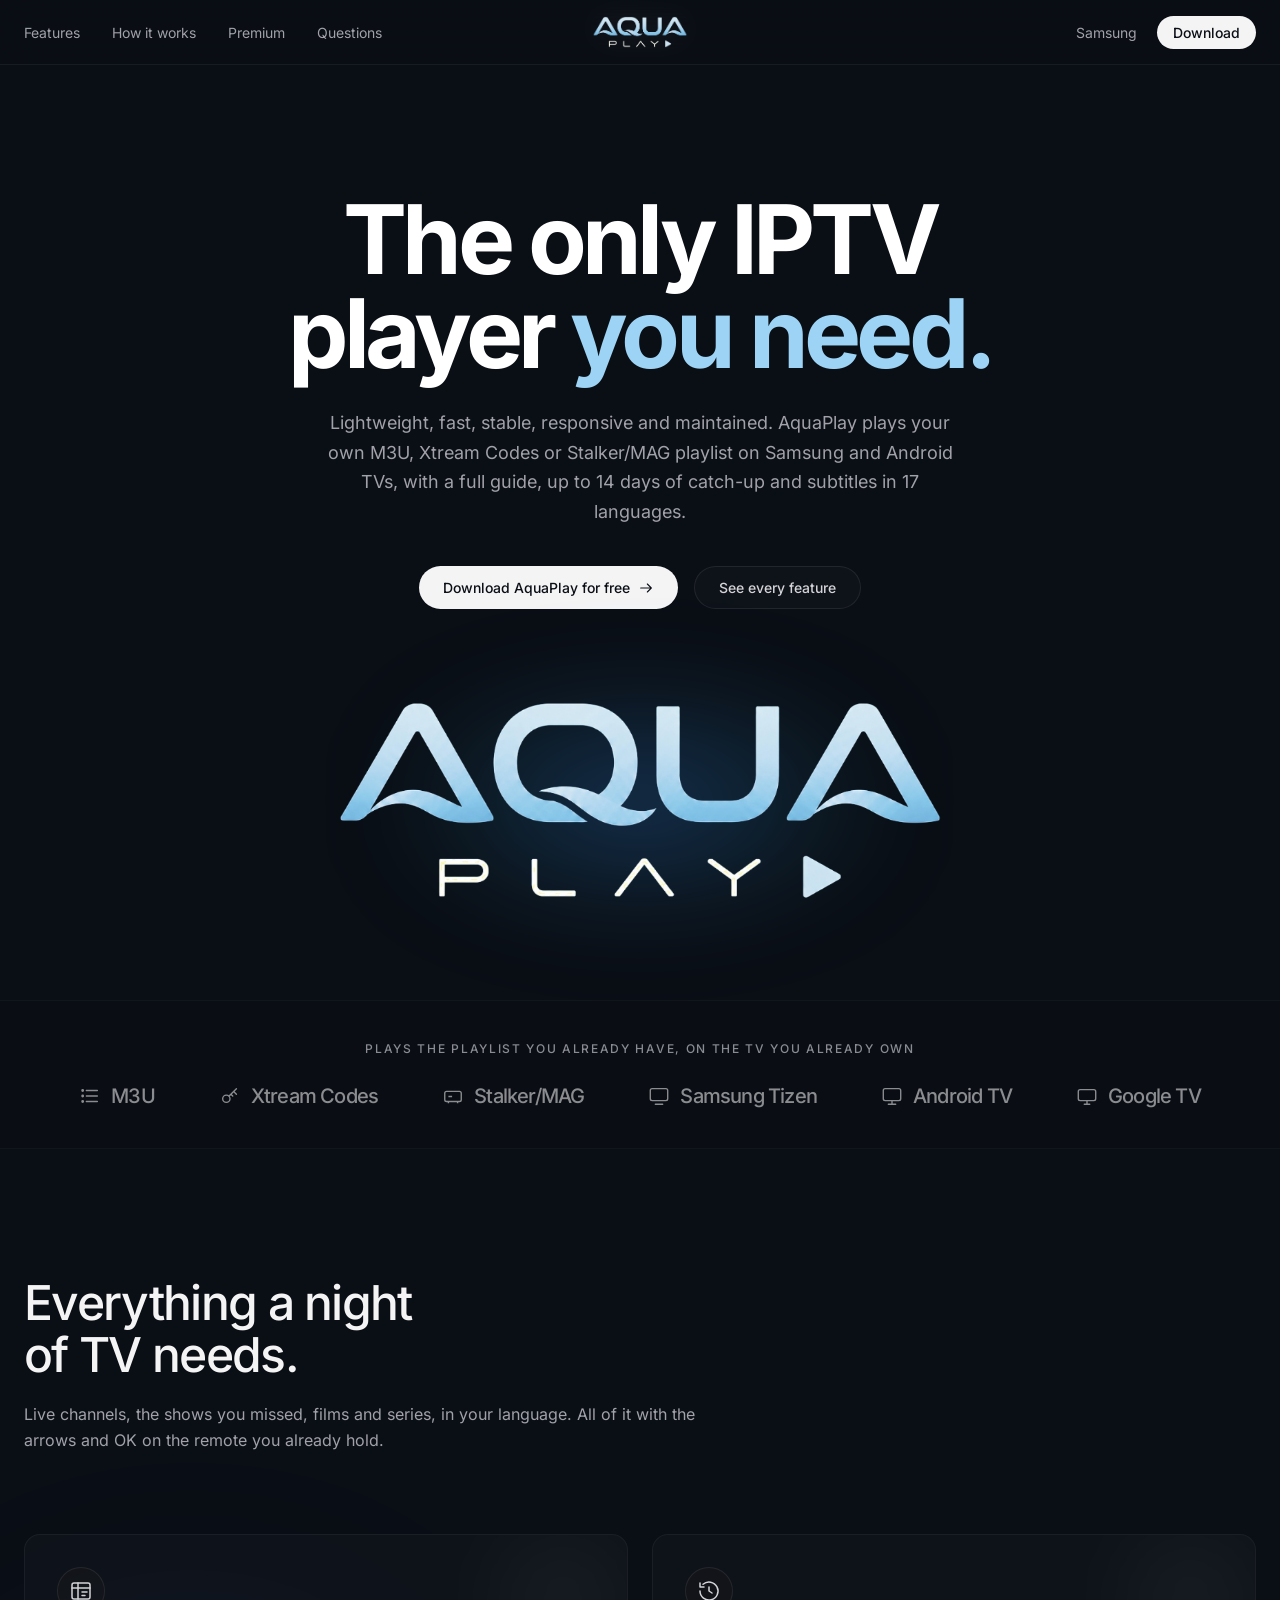
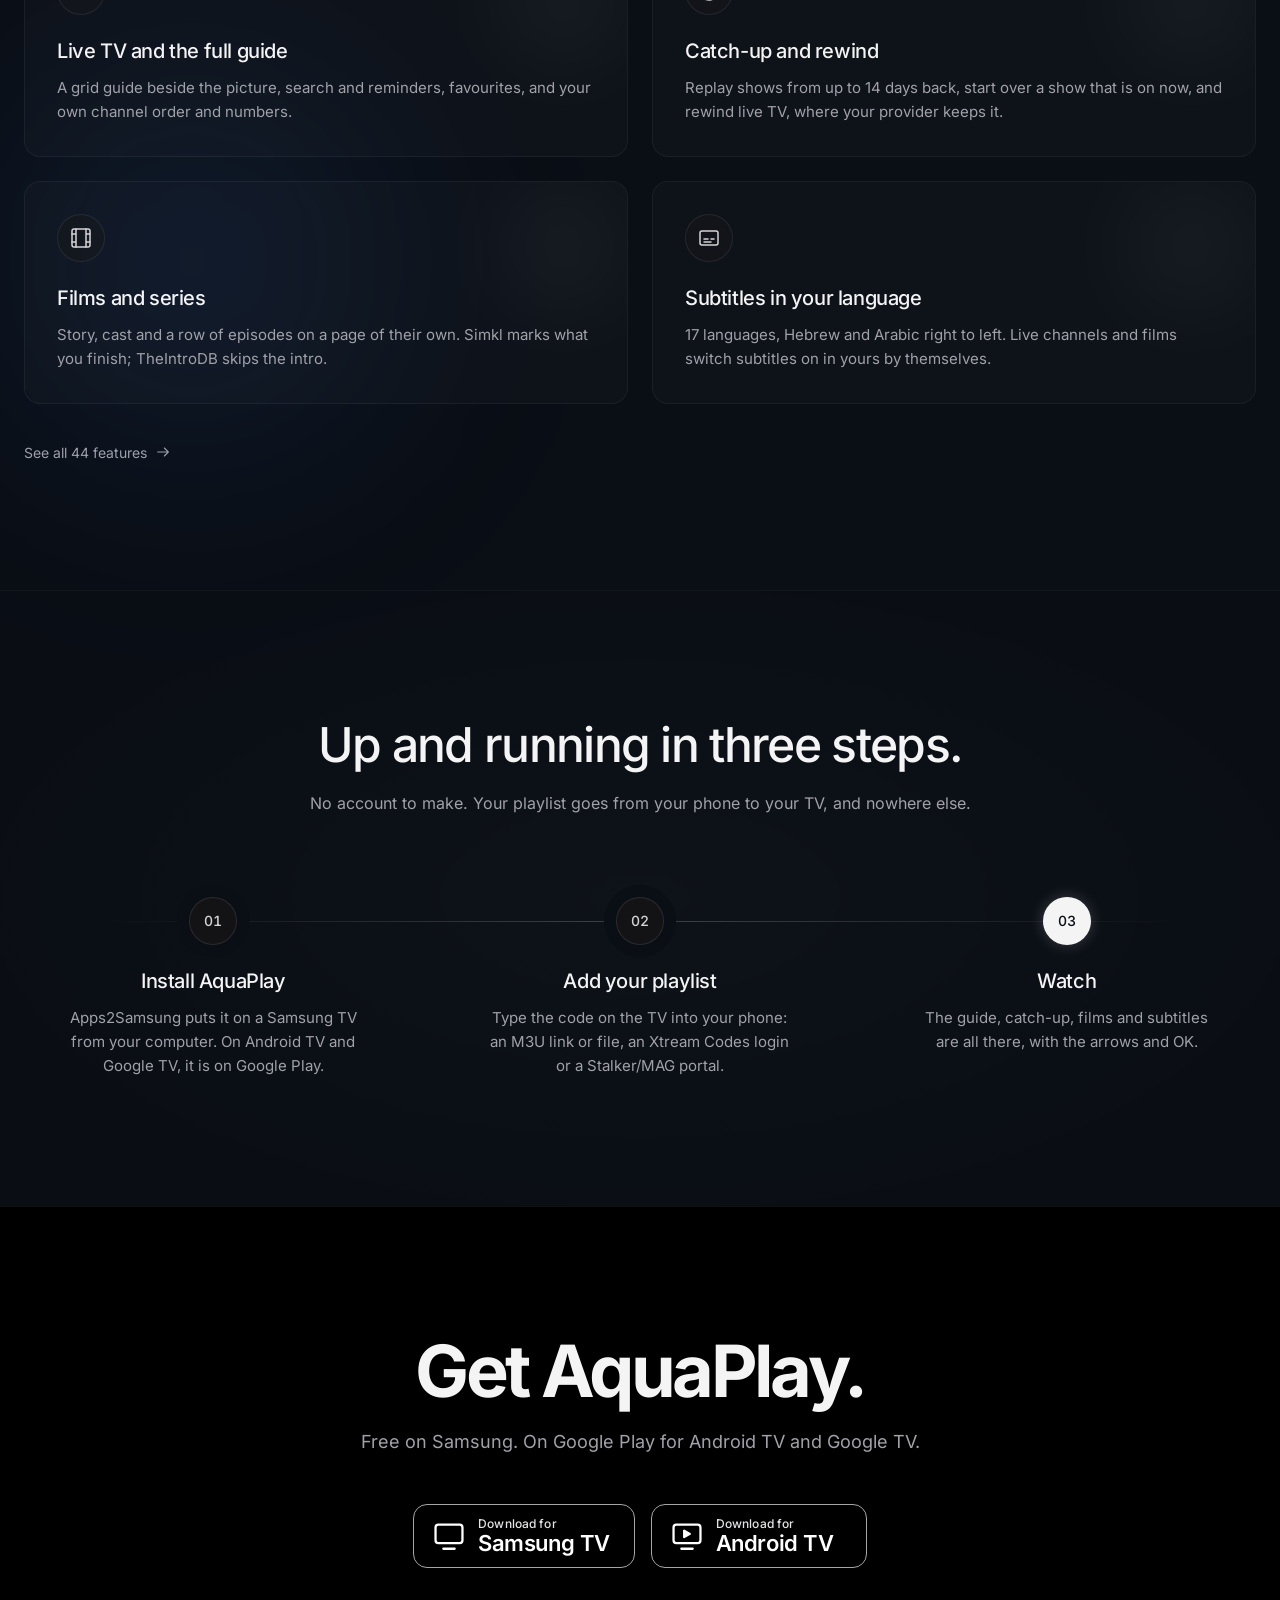
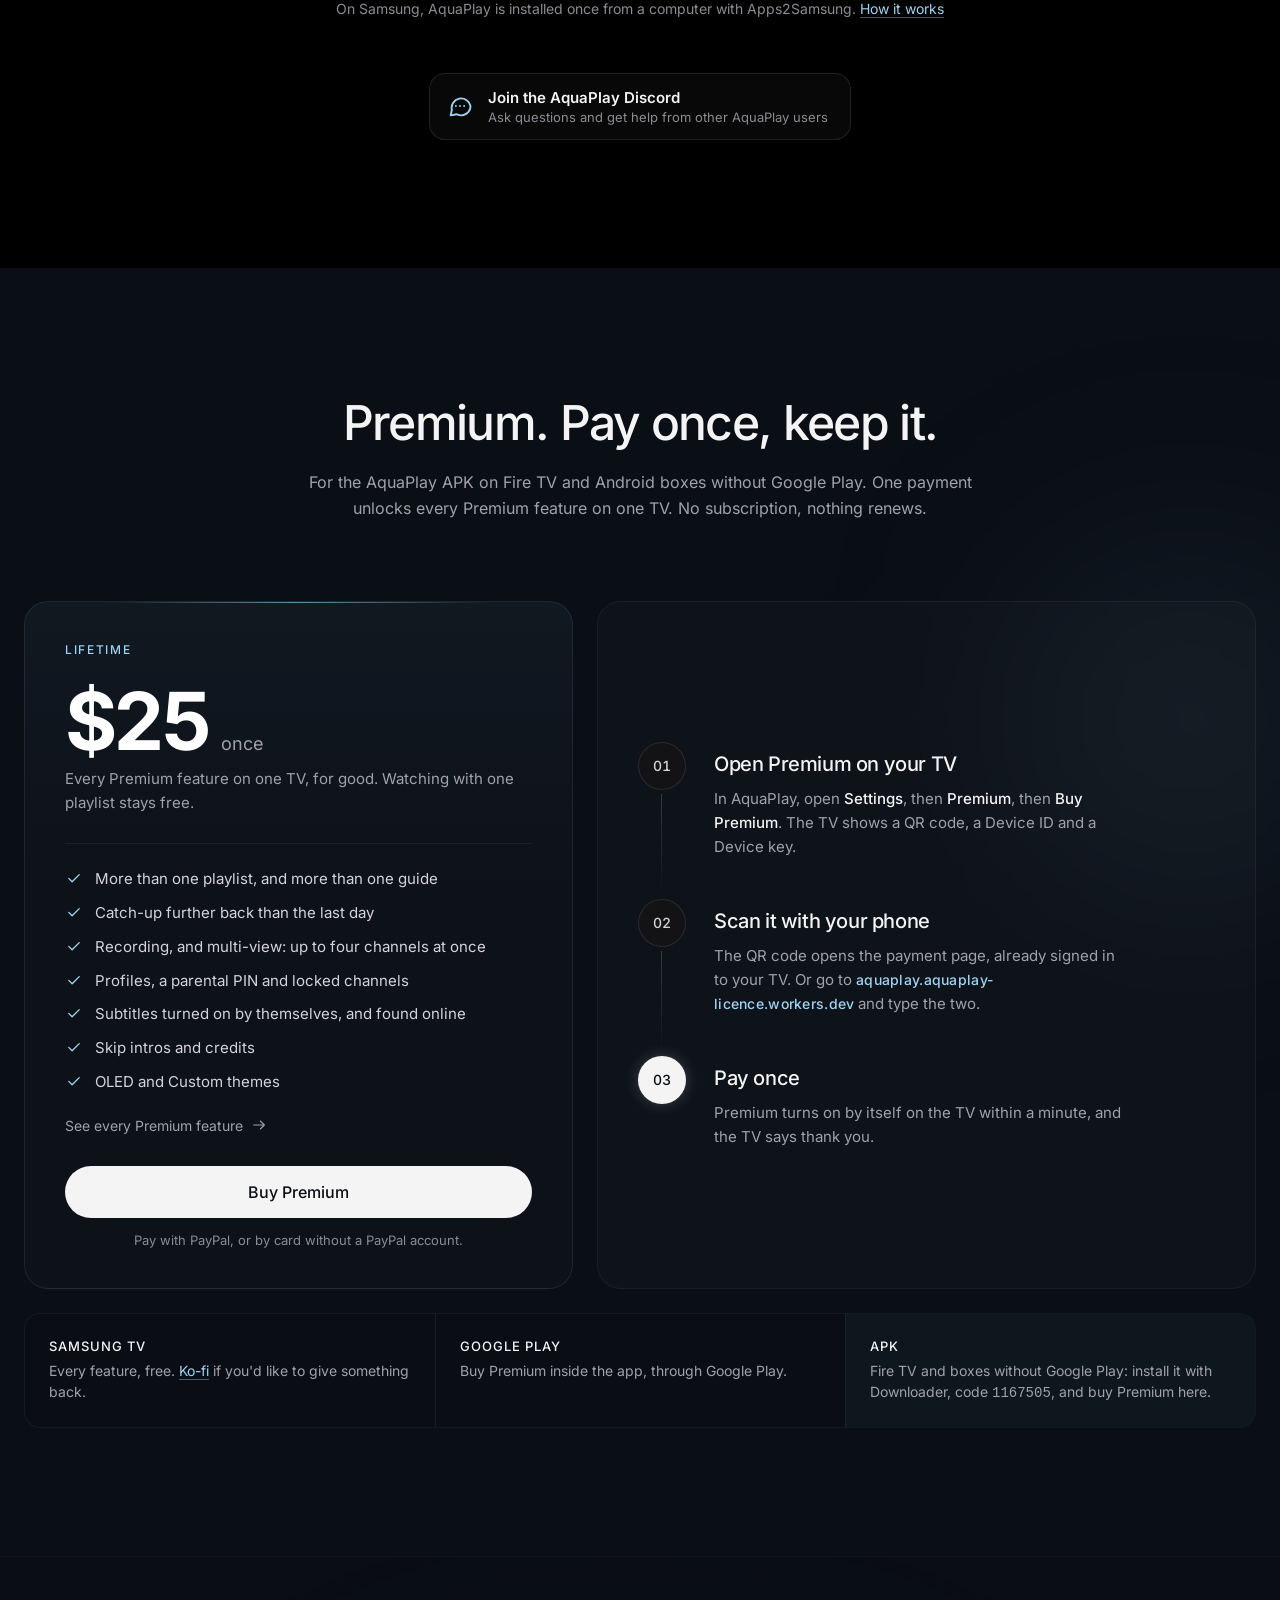
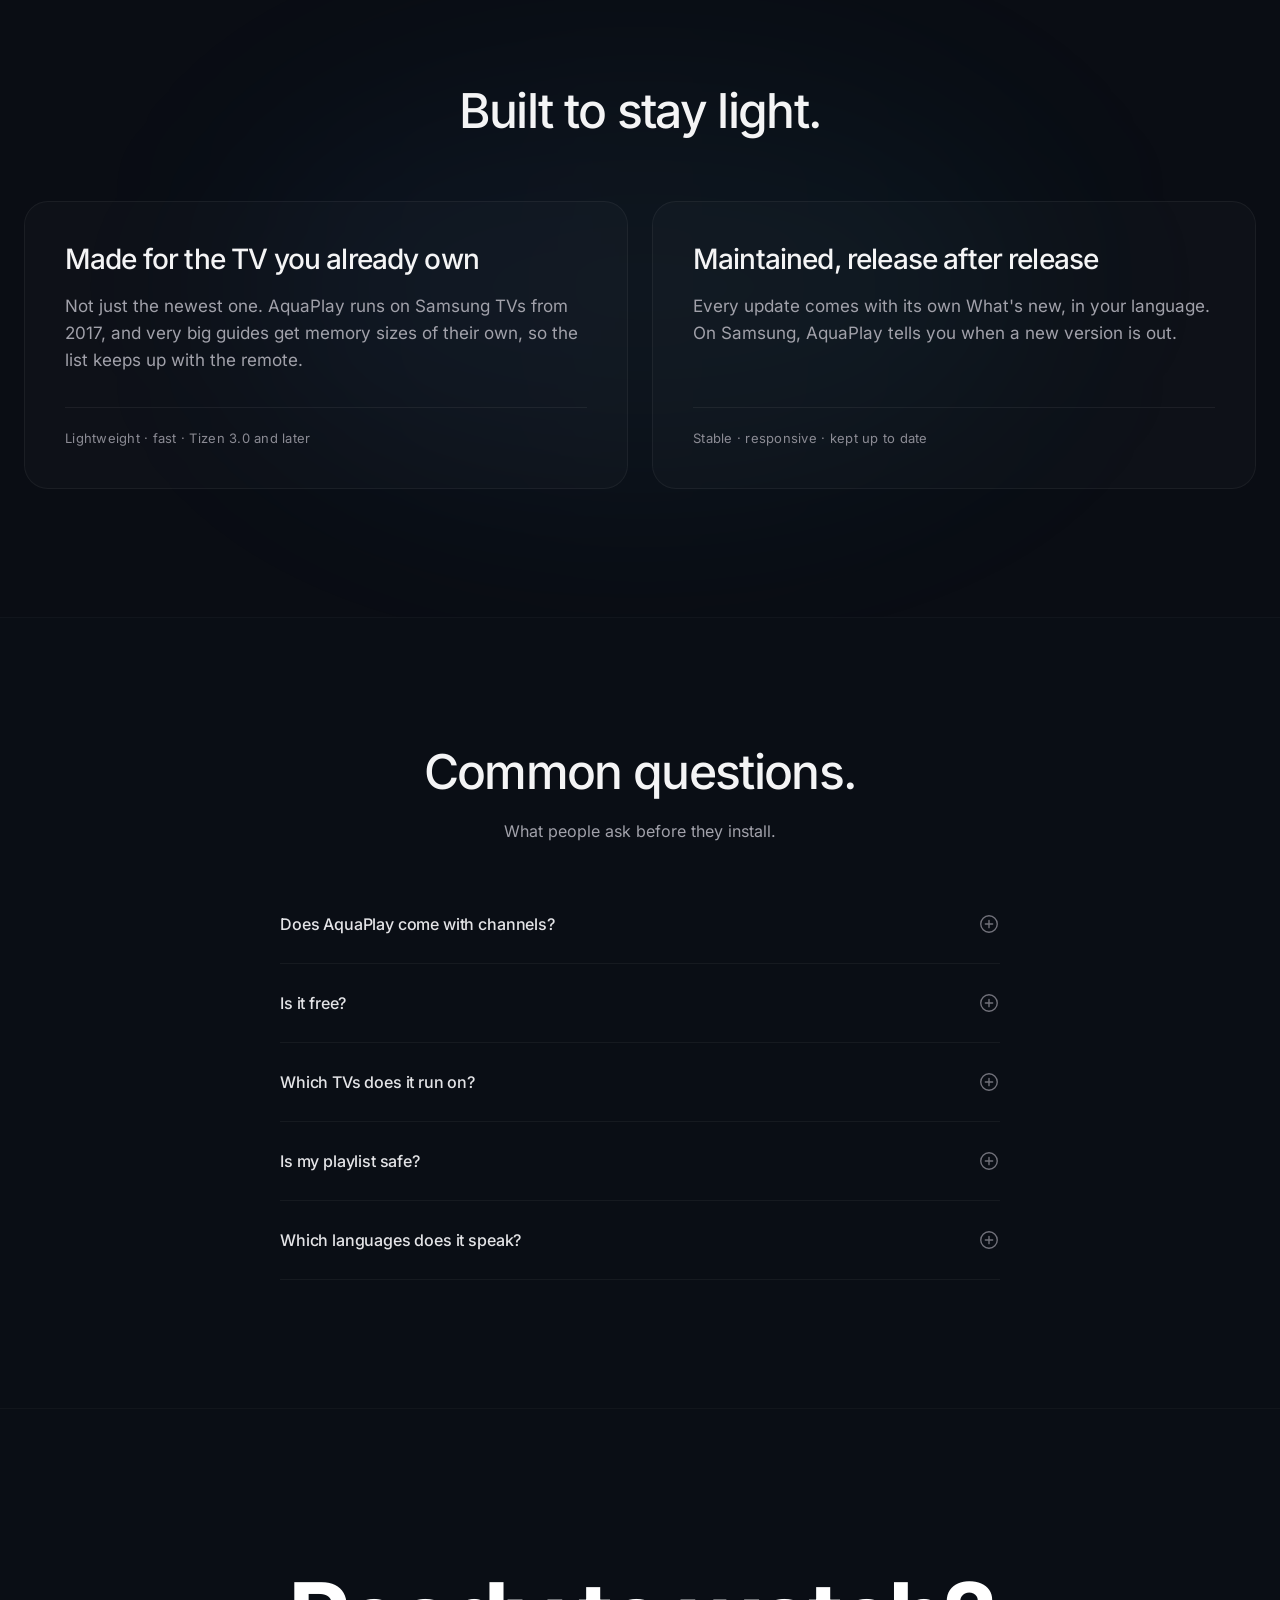
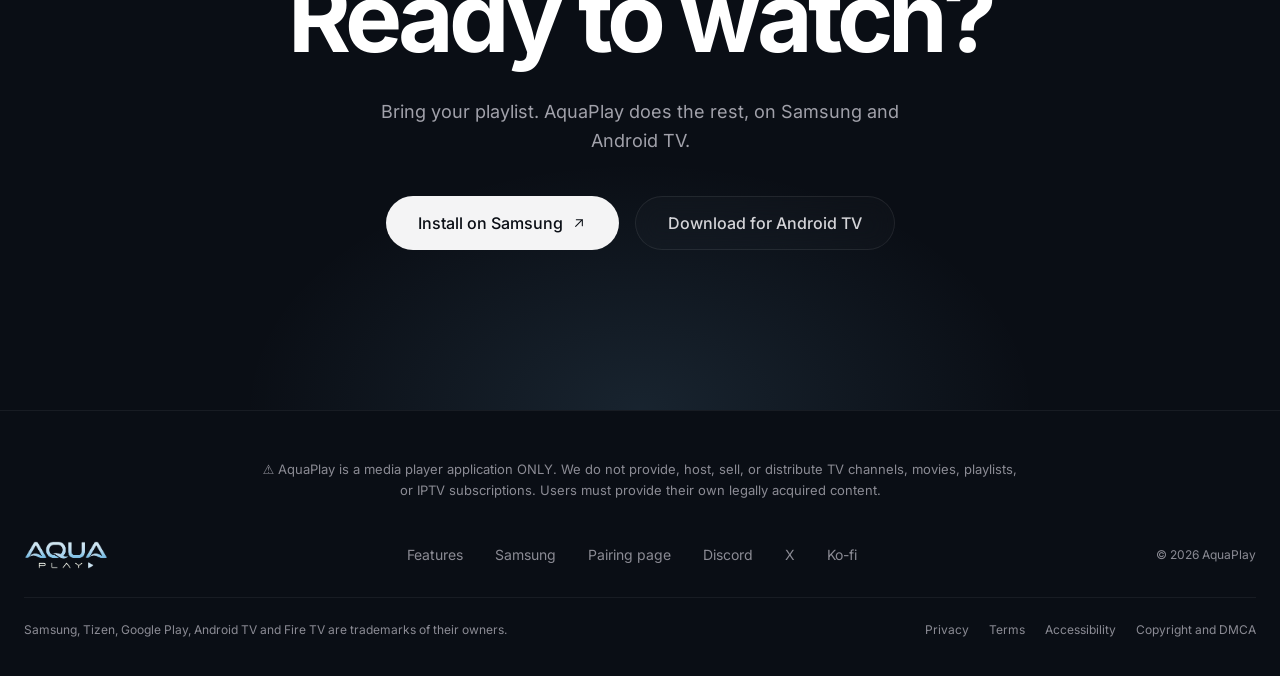
==== commit fe67d537: "aquaplay.live: the Aura website, with the pairing page at /pair.html - The home page is the new Aura" ====
--- a/index.html
+++ b/index.html
@@ -1,1229 +1,295 @@
-<!DOCTYPE html>
+<!doctype html>
+<!--
+  AquaPlay home, in the Aura look the owner chose (25 Nov 2026); every page shares aura.css (26 Nov 2026).
+  Look taken from an Aura studio template: zinc-black ground with a faint grid and a glow from the top, a fixed
+  blurred top bar, a big gradient headline, a framed hero picture with a glow behind it, a strip, a 2x2 card grid,
+  three joined steps, two offset picture cards, two statement cards, questions that open, and a big closing line.
+  Changes from the template, on purpose:
+    - the logo sits in the centre of the top bar (owner, 25 Nov 2026);
+    - no Tailwind, Iconify or Google Fonts from other sites: plain CSS, icons drawn inline, Inter from this site;
+    - no client logos, testimonials or quotes: the strip lists the playlists and TVs AquaPlay works with, the quote
+      cards became two statements about the app, all from AquaPlay's own facts;
+    - no badge above the headline (owner removed the label on the Bento version, 25 Nov 2026);
+    - the violet glow became AquaPlay's blue;
+    - no photographs (owner, 25 Nov 2026): the hero shows the AquaPlay logo, which develops in and lifts away on scroll;
+      the TV choice is a black band with two download buttons in the style of store badges, plus the Discord invite;
+    - the player-only notice sits once, at the foot of the page.
+-->
 <html lang="en">
 <head>
+<script>/* A TV's pairing QR code opens aquaplay.live/?v=…#r=… (pair.js): the pairing page moved to
+   /pair.html (26 Nov 2026), so a code (one letter and "=") goes on there; the page's own #links stay. */
+if (/^#[a-z]=/.test(location.hash)) location.replace('pair.html' + location.search + location.hash);</script>
 <meta charset="utf-8">
 <meta name="viewport" content="width=device-width, initial-scale=1">
-<meta name="referrer" content="no-referrer">
-<!-- An empty icon, so a browser does not go asking for /favicon.ico. -->
-<link rel="icon" href="data:,">
-<title>AquaPlay — send a playlist to your TV</title>
-<!-- pair.html — the page a phone opens from the QR code on the television.
-
-     The viewer types or pastes their playlist here, on a keyboard made for
-     it, and it is sent to the set, from whatever network the phone is on:
-
-       https://…/pair.html#r=<channel>.<key>
-
-     The playlist is locked on this phone with AES-GCM and a key the
-     television made and put in the code, then handed to a public relay
-     (ntfy.sh), which only ever holds the locked form. The key is after the #,
-     and a browser never sends that part of an address to anyone — not to the
-     relay, and not to whoever serves this page.
-
-     Self-contained: no script, style, font or image from anywhere — the logo
-     is inside the page — so nothing this page does depends on, or is seen
-     by, a third party. The same file is
-     app/pair.html and docs/pair.html; test-units.js fails if they differ. -->
-<style>
-  :root{ color-scheme:dark; }
-  *{ box-sizing:border-box; }
-  body{
-    margin:0; min-height:100vh; padding:28px 20px 40px;
-    font:16px/1.45 system-ui, -apple-system, "Segoe UI", Roboto, sans-serif;
-    color:#e9edf4; background:#0a0c10;
-    background-image:radial-gradient(700px 480px at 10% -10%, rgba(76,141,255,.28), rgba(76,141,255,0) 62%);
-    background-repeat:no-repeat;
-  }
-  main{ max-width:480px; margin:0 auto; }
-  /* The wordmark, centred over a centred heading, the way the television's
-     own setup screen stands. 540x180 behind a 240x80 box: sharp on a phone's
-     screen, and a WebP so the page carries it for under 40 KB. */
-  .logo{ display:block; width:240px; height:80px; margin:4px auto 18px; }
-  h1{ font-size:26px; line-height:1.2; margin:0 0 6px; text-align:center; }
-  .sub{ color:#9aa3b5; margin:0 0 22px; text-align:center; }
-  #form{ margin-top:22px; }
-  .tabs{ display:flex; gap:8px; margin-bottom:18px; }
-  .tabs button{
-    flex:1; padding:11px 8px; border-radius:12px; font:inherit; font-weight:600;
-    color:#c3cad6; background:rgba(255,255,255,.06); border:1px solid rgba(255,255,255,.12);
-  }
-  .tabs button[aria-selected="true"]{ color:#fff; background:#4c8dff; border-color:#4c8dff; }
-  label{ display:block; margin:0 0 14px; }
-  label > span{ display:block; font-size:14px; color:#9aa3b5; margin:0 0 6px; }
-  label em{ font-style:normal; color:#6b7385; }
-  /* The page's own words cannot be selected, only what is typed or pasted
-     and the details to send on (B9: a copy ran on from a box into the
-     labels and the note under it, and every paste brought them back). */
-  body{ -webkit-user-select:none; user-select:none; -webkit-touch-callout:none; }
-  input, textarea, .det{ -webkit-user-select:text; user-select:text; -webkit-touch-callout:default; }
-  input{
-    width:100%; padding:13px 14px; border-radius:12px; font:inherit; font-size:16px;
-    color:#fff; background:rgba(8,11,17,.7); border:1px solid rgba(255,255,255,.14);
-  }
-  /* Hebrew and Arabic: the page right to left, an address or a login as typed. */
-  html[dir=rtl] input{ direction:ltr; text-align:left; }
-  input:focus{ outline:none; border-color:#4c8dff; box-shadow:0 0 0 3px rgba(76,141,255,.25); }
-  .file-pick input{ padding:10px 12px; font-size:15px; color:#c3cad6; }
-  .file-note{ margin:-6px 0 14px; color:#6fe0a0; }
-  .send{
-    width:100%; margin-top:8px; padding:15px; border:0; border-radius:14px;
-    font:inherit; font-size:17px; font-weight:700; color:#fff;
-    background:linear-gradient(118deg, #6aa3ff 0%, #4c8dff 46%, #3a64e8 100%);
-  }
-  .send:disabled{ opacity:.55; }
-  .send.another{ margin-top:12px; background:transparent; border:2px solid #4c8dff; color:#cfe0ff; }
-  .msg{ min-height:24px; margin:16px 0 0; color:#ff8a95; }
-  .msg.ok{ color:#6fe0a0; }
-  .msg.wait{ color:#9aa3b5; }
-  /* The TV's answer when it could not connect: what happened, what to try,
-     and the details for support, for a screenshot. */
-  .tv-answer{ margin:16px 0 0; padding:16px; border-radius:12px; background:#1a1f2b; border:1px solid #3a2530; }
-  .tv-answer h2{ margin:0 0 8px; font-size:17px; color:#ff8a95; }
-  .tv-answer p{ margin:0 0 10px; }
-  .tv-answer ul{ margin:0 0 12px; padding-left:20px; }
-  .tv-answer li{ margin:0 0 6px; }
-  .tv-answer .det{ margin-top:10px; padding:10px 12px; border-radius:8px; background:#11151d; font-size:12px; line-height:1.5; color:#9aa3b5; word-wrap:break-word; }
-  .tv-answer .det b{ display:block; margin-bottom:4px; color:#c8cfdb; }
-  .tv-answer .det span{ display:block; }
-  .note{ margin-top:26px; font-size:13px; color:#6b7385; }
-  .plist{ margin:0 0 18px; padding:13px 14px; border-radius:12px; background:rgba(255,255,255,.06); color:#e9edf4; font-size:15px; line-height:1.5; }
-  /* The next code, read here rather than in the camera app: one button, then
-     the camera in the page, then the page carries on by itself. */
-  .scan-btn{
-    width:100%; margin-top:16px; padding:15px; border-radius:14px;
-    font:inherit; font-size:17px; font-weight:700; color:#fff;
-    background:linear-gradient(118deg, #6aa3ff 0%, #4c8dff 46%, #3a64e8 100%); border:0;
-  }
-  .scan-btn.quiet{ font-weight:600; background:rgba(255,255,255,.08); border:1px solid rgba(255,255,255,.16); }
-  .scanner{ margin-top:16px; }
-  .scanner video{ display:block; width:100%; max-height:62vh; object-fit:cover; border-radius:16px; background:#000; }
-  .scan-hint{ margin:12px 0 0; text-align:center; color:#9aa3b5; }
-  /* Where the browser cannot read a code itself (an iPhone's Safari), the
-     same step said in words: the camera app is the way to the next code. */
-  .scan-alt{ margin:16px 0 0; padding:13px 14px; border-radius:12px; background:rgba(255,255,255,.06); color:#c3cad6; font-size:15px; line-height:1.45; text-align:center; }
-  [hidden]{ display:none !important; }
-</style>
+<title>AquaPlay: the only IPTV player you need</title>
+<meta name="description" content="AquaPlay plays your own M3U, Xtream Codes or Stalker/MAG playlist on Samsung and Android TVs: a full guide, up to 14 days of catch-up and subtitles in 17 languages. Free on Samsung.">
+<meta property="og:type" content="website">
+<meta property="og:title" content="AquaPlay: the only IPTV player you need">
+<meta property="og:description" content="Lightweight, fast, stable, responsive and maintained. Free on Samsung.">
+<link rel="icon" href="img/icon.png" type="image/png">
+<meta name="theme-color" content="#0a0e15">
+<link rel="preload" href="fonts/inter-latin.woff2" as="font" type="font/woff2" crossorigin>
+<link rel="stylesheet" href="fonts/inter.css">
+<link rel="stylesheet" href="aura.css">
 </head>
 <body>
-<main>
-  <img class="logo" width="240" height="80" alt="AquaPlay" src="[data-uri]">
-  <h1 id="t-title">Send a playlist to your TV</h1>
-
-  <div id="dead" hidden>
-    <p class="msg" id="t-dead">Open this page by scanning the code on your TV.</p>
+<a class="skip" href="#top">Skip to content</a>
+<div class="ground" aria-hidden="true"></div>
+<div class="grid" aria-hidden="true"></div>
+<div class="glow" aria-hidden="true"></div>
+
+<header class="top">
+  <div class="wrap bar">
+    <nav aria-label="Main">
+      <a href="features.html">Features</a>
+      <a href="#how">How it works</a>
+      <a href="#premium">Premium</a>
+      <a href="#questions">Questions</a>
+    </nav>
+    <a class="logo" href="#top" aria-label="AquaPlay home"><img src="img/logo.png" alt="AquaPlay" width="900" height="300"></a>
+    <div class="right">
+      <a class="txt" href="samsung.html">Samsung</a>
+      <a class="btn btn-white btn-sm" href="#tvs">Download</a>
+    </div>
   </div>
-
-  <!-- A first television sent everything at once (js/pair.js's #b=): this
-       page fetches it once and holds it, ready for the second television's
-       own code (below). Not saved anywhere but here, and not for long. -->
-  <div id="backup" hidden>
-    <p class="msg wait" id="b-status" role="status"></p>
-    <p class="note" id="b-note" hidden></p>
-    <!-- Or kept: the same, saved on the phone as a backup file. -->
-    <button type="button" class="send" id="b-save" hidden></button>
-    <p class="note" id="b-save-note" hidden></p>
+</header>
+
+<main id="top">
+  <section class="hero wrap" aria-labelledby="hero-h">
+    <div class="copy">
+      <h1 id="hero-h" class="in" style="--d:.05s">The only IPTV player <span class="tint">you need.</span></h1>
+      <p class="lead in" style="--d:.15s">Lightweight, fast, stable, responsive and maintained. AquaPlay plays your own M3U, Xtream Codes or Stalker/MAG playlist on Samsung and Android TVs, with a full guide, up to 14 days of catch-up and subtitles in 17 languages.</p>
+      <div class="ctas in" style="--d:.25s">
+        <a class="btn btn-white" href="#tvs">Download AquaPlay for free <svg viewBox="0 0 24 24" fill="none" stroke="currentColor" stroke-width="1.6" stroke-linecap="round" stroke-linejoin="round" aria-hidden="true"><path d="M4 12h16m0 0-6-6m6 6-6 6"/></svg></a>
+        <a class="btn btn-ghost" href="features.html">See every feature</a>
+      </div>
+    </div>
+    <!-- the logo, large: it develops in once on load (blur to sharp, a light sweeps across the wordmark),
+         then lifts away and fades as it scrolls off the top (scroll-driven, where the browser supports it) -->
+    <div class="mark-wrap" aria-hidden="true">
+      <div class="mark">
+        <span class="mark-glow"></span>
+        <img src="img/logo.png" alt="" width="900" height="300" fetchpriority="high">
+        <span class="shine"></span>
+      </div>
+    </div>
+  </section>
+
+  <section class="strip" aria-labelledby="strip-h">
+    <div class="wrap">
+      <p id="strip-h">Plays the playlist you already have, on the TV you already own</p>
+      <ul>
+        <li><svg viewBox="0 0 24 24" fill="none" stroke="currentColor" stroke-width="1.5" stroke-linecap="round" aria-hidden="true"><path d="M8 6h12M8 12h12M8 18h12"/><circle cx="4" cy="6" r=".8"/><circle cx="4" cy="12" r=".8"/><circle cx="4" cy="18" r=".8"/></svg>M3U</li>
+        <li><svg viewBox="0 0 24 24" fill="none" stroke="currentColor" stroke-width="1.5" stroke-linecap="round" stroke-linejoin="round" aria-hidden="true"><circle cx="8" cy="15" r="4"/><path d="m11 12 8-8m-3 3 3 3m-6 0 2 2"/></svg>Xtream Codes</li>
+        <li><svg viewBox="0 0 24 24" fill="none" stroke="currentColor" stroke-width="1.5" stroke-linejoin="round" aria-hidden="true"><rect x="3" y="7" width="18" height="11" rx="2"/><path d="M7 18v2m10-2v2M7 12.5h4"/></svg>Stalker/MAG</li>
+        <li><svg viewBox="0 0 24 24" fill="none" stroke="currentColor" stroke-width="1.5" stroke-linecap="round" stroke-linejoin="round" aria-hidden="true"><rect x="2.5" y="4" width="19" height="13" rx="2"/><path d="M8 21h8"/></svg>Samsung Tizen</li>
+        <li><svg viewBox="0 0 24 24" fill="none" stroke="currentColor" stroke-width="1.5" stroke-linecap="round" stroke-linejoin="round" aria-hidden="true"><rect x="2.5" y="4" width="19" height="13" rx="2"/><path d="M8 21h8m-4-4v4"/></svg>Android TV</li>
+        <li><svg viewBox="0 0 24 24" fill="none" stroke="currentColor" stroke-width="1.5" stroke-linecap="round" stroke-linejoin="round" aria-hidden="true"><rect x="2.5" y="5" width="19" height="12" rx="2"/><path d="M12 17v4M9 21h6"/></svg>Google TV</li>
+      </ul>
+    </div>
+  </section>
+
+  <section class="block wrap" id="features" aria-labelledby="feat-h">
+    <div class="orb" style="top:50%;left:0;background:rgba(var(--blue),.1)" aria-hidden="true"></div>
+    <div class="head">
+      <h2 id="feat-h">Everything a night of TV needs.</h2>
+      <p class="lead">Live channels, the shows you missed, films and series, in your language. All of it with the arrows and OK on the remote you already hold.</p>
+    </div>
+    <div class="cards">
+      <div class="card" style="--c:var(--blue)"><span class="blob" aria-hidden="true"></span>
+        <span class="ico"><svg viewBox="0 0 24 24" fill="none" stroke="currentColor" stroke-width="1.5" stroke-linecap="round" stroke-linejoin="round" aria-hidden="true"><rect x="3" y="4" width="18" height="16" rx="2"/><path d="M3 9h18M9 4v16M13 13h5M13 16.5h3"/></svg></span>
+        <h3>Live TV and the full guide</h3>
+        <p>A grid guide beside the picture, search and reminders, favourites, and your own channel order and numbers.</p>
+      </div>
+      <div class="card" style="--c:var(--sky)"><span class="blob" aria-hidden="true"></span>
+        <span class="ico"><svg viewBox="0 0 24 24" fill="none" stroke="currentColor" stroke-width="1.5" stroke-linecap="round" stroke-linejoin="round" aria-hidden="true"><path d="M3 12a9 9 0 1 0 3-6.7M3 4v4h4"/><path d="M12 8v4l3 2"/></svg></span>
+        <h3>Catch-up and rewind</h3>
+        <p>Replay shows from up to 14 days back, start over a show that is on now, and rewind live TV, where your provider keeps it.</p>
+      </div>
+      <div class="card" style="--c:var(--teal)"><span class="blob" aria-hidden="true"></span>
+        <span class="ico"><svg viewBox="0 0 24 24" fill="none" stroke="currentColor" stroke-width="1.5" stroke-linecap="round" stroke-linejoin="round" aria-hidden="true"><rect x="3" y="3" width="18" height="18" rx="2"/><path d="M7 3v18M17 3v18M3 8h4M3 16h4M17 8h4M17 16h4"/></svg></span>
+        <h3>Films and series</h3>
+        <p>Story, cast and a row of episodes on a page of their own. Simkl marks what you finish; TheIntroDB skips the intro.</p>
+      </div>
+      <div class="card" style="--c:var(--blue)"><span class="blob" aria-hidden="true"></span>
+        <span class="ico"><svg viewBox="0 0 24 24" fill="none" stroke="currentColor" stroke-width="1.5" stroke-linecap="round" stroke-linejoin="round" aria-hidden="true"><rect x="3" y="5" width="18" height="14" rx="2"/><path d="M7 13h4m3 0h3M7 16h7"/></svg></span>
+        <h3>Subtitles in your language</h3>
+        <p>17 languages, Hebrew and Arabic right to left. Live channels and films switch subtitles on in yours by themselves.</p>
+      </div>
+    </div>
+    <a class="more" href="features.html">See all 44 features <svg viewBox="0 0 24 24" fill="none" stroke="currentColor" stroke-width="1.6" stroke-linecap="round" stroke-linejoin="round" aria-hidden="true"><path d="M4 12h16m0 0-6-6m6 6-6 6"/></svg></a>
+  </section>
+
+  <section class="steps-sec" id="how" aria-labelledby="how-h">
+    <div class="wrap block">
+      <div class="head center">
+        <h2 id="how-h">Up and running in three steps.</h2>
+        <p class="lead">No account to make. Your playlist goes from your phone to your TV, and nowhere else.</p>
+      </div>
+      <ol class="steps">
+        <li><span class="n"><span>01</span></span>
+          <h3>Install AquaPlay</h3>
+          <p>Apps2Samsung puts it on a Samsung TV from your computer. On Android TV and Google TV, it is on Google Play.</p></li>
+        <li><span class="n"><span>02</span></span>
+          <h3>Add your playlist</h3>
+          <p>Type the code on the TV into your phone: an M3U link or file, an Xtream Codes login or a Stalker/MAG portal.</p></li>
+        <li><span class="n"><span>03</span></span>
+          <h3>Watch</h3>
+          <p>The guide, catch-up, films and subtitles are all there, with the arrows and OK.</p></li>
+      </ol>
+    </div>
+  </section>
+
+  <!-- the download: a pure black band with two plain black buttons, store-badge style (own icons, no store logos) -->
+  <section class="get" id="tvs" aria-labelledby="tvs-h">
+    <div class="wrap">
+      <h2 id="tvs-h">Get AquaPlay.</h2>
+      <p class="lead">Free on Samsung. On Google Play for Android TV and Google TV.</p>
+      <div class="badges">
+        <a class="badge" href="samsung.html">
+          <svg viewBox="0 0 24 24" fill="none" stroke="currentColor" stroke-width="1.6" stroke-linecap="round" stroke-linejoin="round" aria-hidden="true"><rect x="2.5" y="4" width="19" height="13" rx="2"/><path d="M8 21h8"/></svg>
+          <span><small>Download for</small>Samsung TV</span>
+        </a>
+        <a class="badge" href="https://play.google.com/store/apps/details?id=com.aquaplay.tv">
+          <svg viewBox="0 0 24 24" fill="none" stroke="currentColor" stroke-width="1.6" stroke-linecap="round" stroke-linejoin="round" aria-hidden="true"><rect x="2.5" y="4" width="19" height="13" rx="2"/><path d="M10 8.2v4.6l4-2.3Z" fill="currentColor"/><path d="M8 21h8"/></svg>
+          <span><small>Download for</small>Android TV</span>
+        </a>
+      </div>
+      <p class="note">On Samsung, AquaPlay is installed once from a computer with Apps2Samsung. <a href="samsung.html">How it works</a></p>
+      <a class="community" href="https://discord.gg/5A5mDrwK8w">
+        <svg viewBox="0 0 24 24" fill="none" stroke="currentColor" stroke-width="1.6" stroke-linecap="round" stroke-linejoin="round" aria-hidden="true"><path d="M21 12a8 8 0 0 1-11.6 7.1L4 20l1-4.6A8 8 0 1 1 21 12Z"/><path d="M8.5 12h.01M12 12h.01M15.5 12h.01"/></svg>
+        <span><b>Join the AquaPlay Discord</b><small>Ask questions and get help from other AquaPlay users</small></span>
+      </a>
+    </div>
+  </section>
+
+
+  <!-- Premium for the APK: sold once on the licence site; Samsung is free, Google Play sells it in the app -->
+  <section class="block wrap prem" id="premium" aria-labelledby="prem-h">
+    <div class="orb" style="top:20%;right:-8%;background:rgba(var(--sky),.07)" aria-hidden="true"></div>
+    <div class="head center">
+      <h2 id="prem-h">Premium. Pay once, keep it.</h2>
+      <p class="lead">For the AquaPlay APK on Fire TV and Android boxes without Google Play. One payment unlocks every Premium feature on one TV. No subscription, nothing renews.</p>
+    </div>
+    <div class="prem-grid">
+      <div class="price">
+        <p class="tag">Lifetime</p>
+        <p class="amount"><b>$25</b><span>once</span></p>
+        <p class="per">Every Premium feature on one TV, for good. Watching with one playlist stays free.</p>
+        <ul class="ticks">
+          <li><svg viewBox="0 0 24 24" fill="none" stroke="currentColor" stroke-width="1.8" stroke-linecap="round" stroke-linejoin="round" aria-hidden="true"><path d="m5 12.5 4.5 4.5L19 7.5"/></svg>More than one playlist, and more than one guide</li>
+          <li><svg viewBox="0 0 24 24" fill="none" stroke="currentColor" stroke-width="1.8" stroke-linecap="round" stroke-linejoin="round" aria-hidden="true"><path d="m5 12.5 4.5 4.5L19 7.5"/></svg>Catch-up further back than the last day</li>
+          <li><svg viewBox="0 0 24 24" fill="none" stroke="currentColor" stroke-width="1.8" stroke-linecap="round" stroke-linejoin="round" aria-hidden="true"><path d="m5 12.5 4.5 4.5L19 7.5"/></svg>Recording, and multi-view: up to four channels at once</li>
+          <li><svg viewBox="0 0 24 24" fill="none" stroke="currentColor" stroke-width="1.8" stroke-linecap="round" stroke-linejoin="round" aria-hidden="true"><path d="m5 12.5 4.5 4.5L19 7.5"/></svg>Profiles, a parental PIN and locked channels</li>
+          <li><svg viewBox="0 0 24 24" fill="none" stroke="currentColor" stroke-width="1.8" stroke-linecap="round" stroke-linejoin="round" aria-hidden="true"><path d="m5 12.5 4.5 4.5L19 7.5"/></svg>Subtitles turned on by themselves, and found online</li>
+          <li><svg viewBox="0 0 24 24" fill="none" stroke="currentColor" stroke-width="1.8" stroke-linecap="round" stroke-linejoin="round" aria-hidden="true"><path d="m5 12.5 4.5 4.5L19 7.5"/></svg>Skip intros and credits</li>
+          <li><svg viewBox="0 0 24 24" fill="none" stroke="currentColor" stroke-width="1.8" stroke-linecap="round" stroke-linejoin="round" aria-hidden="true"><path d="m5 12.5 4.5 4.5L19 7.5"/></svg>OLED and Custom themes</li>
+        </ul>
+        <a class="more" href="features.html">See every Premium feature <svg viewBox="0 0 24 24" fill="none" stroke="currentColor" stroke-width="1.6" stroke-linecap="round" stroke-linejoin="round" aria-hidden="true"><path d="M4 12h16m0 0-6-6m6 6-6 6"/></svg></a>
+        <div class="buy">
+          <a class="btn btn-white btn-lg" href="https://aquaplay.aquaplay-licence.workers.dev/activate">Buy Premium</a>
+          <p class="fine">Pay with PayPal, or by card without a PayPal account.</p>
+        </div>
+      </div>
+      <ol class="psteps">
+        <li><span class="n">01</span>
+          <h3>Open Premium on your TV</h3>
+          <p>In AquaPlay, open <b>Settings</b>, then <b>Premium</b>, then <b>Buy Premium</b>. The TV shows a QR code, a Device ID and a Device key.</p></li>
+        <li><span class="n">02</span>
+          <h3>Scan it with your phone</h3>
+          <p>The QR code opens the payment page, already signed in to your TV. Or go to <code>aquaplay.aquaplay-licence.workers.dev</code> and type the two.</p></li>
+        <li><span class="n">03</span>
+          <h3>Pay once</h3>
+          <p>Premium turns on by itself on the TV within a minute, and the TV says thank you.</p></li>
+      </ol>
+    </div>
+    <div class="where">
+      <div><b>Samsung TV</b>Every feature, free. <a href="https://ko-fi.com/devdolev">Ko-fi</a> if you'd like to give something back.</div>
+      <div><b>Google Play</b>Buy Premium inside the app, through Google Play.</div>
+      <div class="here"><b>APK</b>Fire TV and boxes without Google Play: install it with Downloader, code <code>1167505</code>, and buy Premium here.</div>
+    </div>
+  </section>
+
+  <section class="says" aria-labelledby="says-h">
+    <div class="orb2" aria-hidden="true"></div>
+    <div class="wrap block" style="position:relative">
+      <h2 id="says-h">Built to stay light.</h2>
+      <div class="say-grid">
+        <div class="say">
+          <h3>Made for the TV you already own</h3>
+          <p>Not just the newest one. AquaPlay runs on Samsung TVs from 2017, and very big guides get memory sizes of their own, so the list keeps up with the remote.</p>
+          <p class="facts">Lightweight · fast · Tizen 3.0 and later</p>
+        </div>
+        <div class="say">
+          <h3>Maintained, release after release</h3>
+          <p>Every update comes with its own What's new, in your language. On Samsung, AquaPlay tells you when a new version is out.</p>
+          <p class="facts">Stable · responsive · kept up to date</p>
+        </div>
+      </div>
+    </div>
+  </section>
+
+  <section class="block wrap faq" id="questions" aria-labelledby="faq-h">
+    <div class="head center" style="margin-bottom:56px">
+      <h2 id="faq-h">Common questions.</h2>
+      <p class="lead">What people ask before they install.</p>
+    </div>
+    <div class="list">
+      <details>
+        <summary>Does AquaPlay come with channels?<svg viewBox="0 0 24 24" fill="none" stroke="currentColor" stroke-width="1.5" stroke-linecap="round" aria-hidden="true"><circle cx="12" cy="12" r="9"/><path d="M12 8v8M8 12h8"/></svg></summary>
+        <p>No. AquaPlay is a player only. It plays the playlist you bring from your own provider: an M3U link or file, an Xtream Codes login, or a Stalker/MAG portal.</p>
+      </details>
+      <details>
+        <summary>Is it free?<svg viewBox="0 0 24 24" fill="none" stroke="currentColor" stroke-width="1.5" stroke-linecap="round" aria-hidden="true"><circle cx="12" cy="12" r="9"/><path d="M12 8v8M8 12h8"/></svg></summary>
+        <p>On Samsung, yes, with every feature. On Android TV, watching with one playlist is free. Premium is bought in the app on Google Play, or <a class="inline" href="#premium">here</a> for the APK: $25 once.</p>
+      </details>
+      <details>
+        <summary>Which TVs does it run on?<svg viewBox="0 0 24 24" fill="none" stroke="currentColor" stroke-width="1.5" stroke-linecap="round" aria-hidden="true"><circle cx="12" cy="12" r="9"/><path d="M12 8v8M8 12h8"/></svg></summary>
+        <p>Samsung TVs from 2017 (Tizen 3.0 or later), and Android TV and Google TV sets and boxes.</p>
+      </details>
+      <details>
+        <summary>Is my playlist safe?<svg viewBox="0 0 24 24" fill="none" stroke="currentColor" stroke-width="1.5" stroke-linecap="round" aria-hidden="true"><circle cx="12" cy="12" r="9"/><path d="M12 8v8M8 12h8"/></svg></summary>
+        <p>You add it from your phone, and it is encrypted on the phone before anything leaves it. Only your TV can read it.</p>
+      </details>
+      <details>
+        <summary>Which languages does it speak?<svg viewBox="0 0 24 24" fill="none" stroke="currentColor" stroke-width="1.5" stroke-linecap="round" aria-hidden="true"><circle cx="12" cy="12" r="9"/><path d="M12 8v8M8 12h8"/></svg></summary>
+        <p>17 languages, for everything on screen. Hebrew and Arabic read right to left, and subtitles can switch on in your language by themselves.</p>
+        <ul class="langs" aria-label="The 17 languages">
+          <li>English</li><li>Spanish</li><li>French</li><li>German</li><li>Portuguese (Brazil)</li><li>Italian</li><li>Polish</li><li>Russian</li><li>Hindi</li>
+          <li>Japanese</li><li>Korean</li><li>Hebrew</li><li>Arabic</li><li>Chinese (Simplified)</li><li>Turkish</li><li>Finnish</li><li>Vietnamese</li>
+        </ul>
+      </details>
+    </div>
+  </section>
+
+  <section class="close" aria-labelledby="close-h">
+    <div class="wrap">
+      <h2 id="close-h">Ready to watch?</h2>
+      <p class="lead">Bring your playlist. AquaPlay does the rest, on Samsung and Android TV.</p>
+      <div class="ctas">
+        <a class="btn btn-white btn-lg" href="samsung.html">Install on Samsung <svg viewBox="0 0 24 24" fill="none" stroke="currentColor" stroke-width="1.6" stroke-linecap="round" stroke-linejoin="round" aria-hidden="true"><path d="M7 17 17 7M8 7h9v9"/></svg></a>
+        <a class="btn btn-ghost btn-lg" href="https://play.google.com/store/apps/details?id=com.aquaplay.tv">Download for Android TV</a>
+      </div>
+    </div>
+  </section>
+</main>
+
+<footer>
+  <div class="wrap">
+    <p class="notice">⚠️ AquaPlay is a media player application ONLY. We do not provide, host, sell, or distribute TV channels, movies, playlists, or IPTV subscriptions. Users must provide their own legally acquired content.</p>
+    <div class="frow">
+      <a href="#top" aria-label="Back to top"><img src="img/logo.png" alt="AquaPlay" width="900" height="300"></a>
+      <nav aria-label="Footer">
+        <a href="features.html">Features</a><a href="samsung.html">Samsung</a><a href="https://aquaplay.live/pair.html">Pairing page</a><a href="https://discord.gg/5A5mDrwK8w">Discord</a><a href="https://x.com/AquaPlayIPTV">X</a><a href="https://ko-fi.com/devdolev">Ko-fi</a>
+      </nav>
+      <small>© 2026 AquaPlay</small>
+    </div>
+    <div class="legal">
+      <span>Samsung, Tizen, Google Play, Android TV and Fire TV are trademarks of their owners.</span>
+      <span><a href="privacy.html">Privacy</a><a href="terms-of-service.html">Terms</a><a href="accessibility-statement.html">Accessibility</a><a href="dmca.html">Copyright and DMCA</a></span>
+    </div>
   </div>
-
-  <!-- The second television is listening for what this page is holding
-       (js/pair.js's #x=). -->
-  <div id="restore" hidden>
-    <p class="sub" id="r-title"></p>
-    <p class="plist" id="r-list" hidden></p>
-    <button type="button" class="send" id="r-send" hidden></button>
-    <p class="msg" id="r-status" role="status"></p>
-    <!-- A backup file saved on this phone, sent instead. -->
-    <p class="note" id="r-file-note" hidden></p>
-    <button type="button" class="scan-btn quiet" id="r-file-btn" hidden></button>
-    <input type="file" id="r-file" accept=".json,application/json" hidden>
-  </div>
-
-  <!-- A subtitle file for what the TV is playing (js/subsmenu.js's #s=):
-       read here, sent the way a playlist's file is (sendSubs, below). -->
-  <!-- An AquaPlay promo code, for the TV whose code was scanned (#c=; F2). -->
-  <div id="promo-send" hidden>
-    <p class="sub" id="c-intro"></p>
-    <textarea id="c-code" rows="4" autocomplete="off" autocapitalize="characters" spellcheck="false" style="width:100%;box-sizing:border-box;font:inherit;padding:10px;border-radius:10px"></textarea>
-    <button type="button" class="send" id="c-btn"></button>
-    <p class="msg" id="c-status" role="status"></p>
-  </div>
-
-  <div id="subs-send" hidden>
-    <p class="sub" id="s-intro"></p>
-    <button type="button" class="send" id="s-btn"></button>
-    <input type="file" id="s-file" accept=".srt,.vtt,application/x-subrip,text/vtt" hidden>
-    <p class="msg" id="s-status" role="status"></p>
-    <p class="note" id="s-note"></p>
-  </div>
-
-  <!-- The camera, in the page: offered where the next step is scanning a
-       television's code, on phones whose browser can read one. -->
-  <button type="button" class="scan-btn" id="scan-btn" hidden></button>
-  <p class="scan-alt" id="scan-alt" hidden></p>
-  <div class="scanner" id="scanner" hidden>
-    <video id="scan-video" playsinline muted autoplay></video>
-    <p class="scan-hint" id="scan-hint" role="status"></p>
-    <button type="button" class="scan-btn quiet" id="scan-cancel"></button>
-  </div>
-  <p class="msg" id="scan-msg" role="status" hidden></p>
-
-  <!-- novalidate: the page says itself, in the viewer's language, what is
-       missing; the browser's own bubble stopped the send without a word on
-       the page (2 Nov 2026). -->
-  <form id="form" autocomplete="off" novalidate hidden>
-    <div class="tabs" role="tablist">
-      <button type="button" role="tab" id="tab-m3u" aria-selected="true">M3U</button>
-      <button type="button" role="tab" id="tab-xtream" aria-selected="false">Xtream Codes</button>
-      <button type="button" role="tab" id="tab-mag" aria-selected="false">MAG</button>
-    </div>
-
-    <div id="f-m3u">
-      <label><span id="t-url">Playlist URL</span>
-        <input type="url" id="m-url" dir="ltr" inputmode="url" autocapitalize="off" spellcheck="false" autocorrect="off" autocomplete="off"></label>
-      <!-- Or the playlist's file, from this phone: uploaded to the relay as a
-           file of its own, locked like everything else (sendFile, below). -->
-      <label class="file-pick"><span id="t-file">Or a playlist file from this phone</span>
-        <input type="file" id="m-file"></label>
-      <p class="note file-note" id="file-note" hidden></p>
-      <label><span><span id="t-epg">Guide (EPG) URL</span> <em id="t-opt1">optional</em></span>
-        <input type="url" id="m-epg" dir="ltr" inputmode="url" autocapitalize="off" spellcheck="false" autocorrect="off" autocomplete="off"></label>
-    </div>
-
-    <div id="f-xtream" hidden>
-      <label><span id="t-host">Server URL</span>
-        <input type="url" id="x-host" dir="ltr" inputmode="url" autocapitalize="off" spellcheck="false" autocorrect="off" autocomplete="off"></label>
-      <label><span id="t-user">Username</span>
-        <input type="text" id="x-user" dir="ltr" autocapitalize="off" spellcheck="false" autocorrect="off" autocomplete="off"></label>
-      <label><span id="t-pass">Password</span>
-        <input type="text" id="x-pass" dir="ltr" autocapitalize="off" spellcheck="false" autocorrect="off" autocomplete="off"></label>
-      <!-- A guide address of its own (the owner, 12 Nov 2026): empty means the
-           server's own. A TV before 1.0.53 leaves it out. -->
-      <label><span><span id="t-epg2">Guide (EPG) URL</span> <em id="t-opt3">optional</em></span>
-        <input type="url" id="x-epg" dir="ltr" inputmode="url" autocapitalize="off" spellcheck="false" autocorrect="off" autocomplete="off"></label>
-    </div>
-
-    <!-- A MAG portal and the MAC it knows (P4, 25 Oct 2026): the TV checks
-         them with the portal, as its own MAG form does (stalker.js). -->
-    <div id="f-mag" hidden>
-      <label><span id="t-portal">Portal address</span>
-        <input type="url" id="g-portal" dir="ltr" inputmode="url" autocapitalize="off" spellcheck="false" autocorrect="off" autocomplete="off" placeholder="http://portal.example:8080/c/"></label>
-      <label><span id="t-mac">MAC address</span>
-        <input type="text" id="g-mac" dir="ltr" autocapitalize="characters" spellcheck="false" autocorrect="off" autocomplete="off" placeholder="00:1A:79:00:00:00"></label>
-      <p class="note" id="mag-old" hidden></p>
-    </div>
-
-    <label><span><span id="t-name">Playlist name</span> <em id="t-opt2">optional</em></span>
-      <input type="text" id="name" maxlength="80"></label>
-
-    <button type="submit" class="send" id="send">Send to TV</button>
-    <button type="button" class="send another" id="another" hidden>Add another playlist</button>
-    <p class="msg" id="msg" role="status"></p>
-    <div class="tv-answer" id="tv-answer" hidden></div>
-    <p class="note" id="note"></p>
-  </form>
-</main>
-
-<script>
-(function () {
-  'use strict';
-
-  var RELAY = 'https://ntfy.sh/';
-
-  /* ---- words ---- */
-  var WORDS = {
-    title: 'Send a playlist to your TV',
-    url: 'Playlist URL', epg: 'Guide (EPG) URL', optional: 'optional', host: 'Server URL',
-    user: 'Username', pass: 'Password', name: 'Playlist name', send: 'Send to TV',
-    sending: 'Sending…', sent: 'Sent. Look at your TV.', dead: 'Open this page by scanning the code on your TV.',
-    needUrl: 'Enter the playlist URL.', badUrl: 'The address must start with http:// or https://', urlNone: 'Paste the playlist address (it starts with http)',
-    needXt: 'Enter the server, the username and the password.',
-    magTab: 'MAG portal', portal: 'Portal address', mac: 'MAC address',
-    needMag: 'Enter the portal address and the MAC address (six pairs, like 00:1A:79:12:34:56).',
-    magOld: 'MAG portals need AquaPlay 1.0.51 or newer on your TV.',
-    relayFail: 'Could not send. Check your phone’s internet connection and try again.',
-    waitTv: 'Sent. Waiting for your TV to connect…', another: 'Add another playlist', tvOk: 'Your TV connected: {name}. Enjoy!', tvFail: 'Your TV could not connect', helpShot: 'If you ask for help, send a screenshot of this:', again: 'To try again: fix it here, open “From your phone” on the TV again, and scan the new code.',
-    noteRelay: 'The playlist is locked on this phone before it is sent, and only your TV can unlock it.',
-    backupTitle: 'Playlists from your TV', backupWaiting: 'Fetching what your TV sent…',
-    backupGot: 'Got it. Open “From another TV” on your other TV, and scan its code with this phone.',
-    backupNote: 'Not saved anywhere else — do this soon.',
-    backupNotFound: 'Nothing found. Make sure you only just started this on your TV, then scan its code again.',
-    sendTitle: 'Send to this TV',
-    sendNothing: 'Nothing to send yet. Go back to your first TV, open “Send to another TV”, and scan its code with this phone first.',
-    sendConfirm: 'Send this to the TV?', sendBtn: 'Send',
-    scanTv: 'Scan the code on your TV', scanNext: 'Scan the other TV’s code', scanFirst: 'Scan your first TV’s code',
-    scanHint: 'Point the camera at the code on the TV.', scanCancel: 'Cancel',
-    scanNotOurs: 'That is not a code from AquaPlay.',
-    scanNoCamera: 'The camera could not be opened here. Scan the code with your camera app instead.',
-    scanCameraApp: 'Open your Camera app and point it at the code on the TV.',
-    saveFile: 'Save a backup file', saveNote: 'Or keep it for later as a file. It holds your playlist logins, so keep it private.', saved: 'Saved on this phone. To bring it back, open “From another TV” on a TV and choose the file.', chooseFile: 'Choose a backup file', orFile: 'Or choose a backup file saved on this phone.', badFile: 'That is not an AquaPlay backup file.', fileTooBig: 'Too much to send in one go. Try a backup with fewer playlists.',
-    plFile: 'Or a playlist file from this phone', plFileGot: '{name}: {n} channels', plFileNot: 'That file is not an M3U playlist.',
-    plFileBig: 'That file is too big to send: up to 15 MB once packed.',
-    subsTitle: 'Send subtitles to your TV', subsChoose: 'Choose a subtitle file',
-    subsIntro: 'Choose a subtitle file (.srt or .vtt) on this phone. It shows on your TV straight away.',
-    subsNote: 'The file is locked on this phone before it is sent, and only your TV can unlock it.',
-    subsNot: 'That is not a subtitle file (.srt or .vtt).', subsBig: 'That file is too big for subtitles: up to 4 MB.',
-    promoTitle: 'Send a promo code to your TV', promoIntro: 'Paste the AquaPlay code you were given for this TV, then send it.',
-    promoBad: 'That is not a whole AquaPlay code. Paste all of it.'
-  };
-  /* The English, kept as it is for the paste check below (WORDS becomes the
-     viewer's language as the page opens). */
-  var WORDS_EN = {};
-  for (var we in WORDS) WORDS_EN[we] = WORDS[we];
-  var LANG = {
-    es: { title: 'Envía una lista a tu TV', url: 'URL de la lista', epg: 'URL de la guía (EPG)', optional: 'opcional', host: 'URL del servidor', user: 'Usuario', pass: 'Contraseña', name: 'Nombre de la lista', send: 'Enviar a la TV', sending: 'Enviando…', sent: 'Enviado. Mira tu TV.', dead: 'Abre esta página escaneando el código de tu TV.', needUrl: 'Introduce la URL de la lista.', badUrl: 'La dirección debe empezar por http:// o https://', urlNone: 'Pega la dirección de la lista (empieza por http)', needXt: 'Introduce el servidor, el usuario y la contraseña.', relayFail: 'No se pudo enviar. Comprueba la conexión a internet del teléfono.', noteRelay: 'La lista se cifra en este teléfono antes de enviarse y solo tu TV puede descifrarla.', backupTitle: 'Listas de tu TV', backupWaiting: 'Recibiendo lo que envió tu TV…', backupGot: 'Listo. Abre “Desde otra TV” en tu otra TV y escanea su código con este teléfono.', backupNote: 'No se guarda en ningún otro sitio — hazlo pronto.', backupNotFound: 'No se encontró nada. Asegúrate de haber empezado esto en tu TV hace un momento y vuelve a escanear su código.', sendTitle: 'Enviar a esta TV', sendNothing: 'Aún no hay nada que enviar. Vuelve a tu primera TV, abre “Enviar a otra TV” y escanea su código con este teléfono primero.', sendConfirm: '¿Enviar esto a la TV?', sendBtn: 'Enviar', scanTv: 'Escanea el código de tu TV', scanNext: 'Escanea el código de la otra TV', scanFirst: 'Escanea el código de tu primera TV', scanHint: 'Apunta la cámara al código de la TV.', scanCancel: 'Cancelar', scanNotOurs: 'Ese código no es de AquaPlay.', scanNoCamera: 'Aquí no se pudo abrir la cámara. Escanea el código con la app de cámara.', scanCameraApp: 'Abre la app de Cámara y apunta al código de la TV.', saveFile: 'Guardar un archivo de copia', saveNote: 'O guárdalo para después como archivo. Contiene los datos de acceso de tus listas, así que mantenlo privado.', saved: 'Guardado en este teléfono. Para recuperarlo, abre “Desde otra TV” en una TV y elige el archivo.', chooseFile: 'Elegir un archivo de copia', orFile: 'O elige un archivo de copia guardado en este teléfono.', badFile: 'Ese no es un archivo de copia de AquaPlay.', fileTooBig: 'Es demasiado para enviarlo de una vez. Prueba con una copia con menos listas.', waitTv: 'Enviado. Esperando a que tu televisor se conecte…', another: 'Añadir otra lista', tvOk: 'Tu televisor se ha conectado: {name}. ¡Que lo disfrutes!', tvFail: 'Tu televisor no pudo conectarse', helpShot: 'Si pides ayuda, envía una captura de esto:', again: 'Para intentarlo de nuevo: corrígelo aquí, abre «Desde tu teléfono» en el televisor y escanea el nuevo código.', plFile: 'O un archivo de lista de este teléfono', plFileGot: '{name}: {n} canales', plFileNot: 'Ese archivo no es una lista M3U.', plFileBig: 'Ese archivo es demasiado grande para enviarlo: hasta 15 MB una vez comprimido.', subsTitle: "Envía subtítulos a tu TV", subsChoose: "Elegir un archivo de subtítulos", subsIntro: "Elige un archivo de subtítulos (.srt o .vtt) en este teléfono. Aparecerá en tu TV al momento.", subsNote: "El archivo se bloquea en este teléfono antes de enviarse, y solo tu TV puede desbloquearlo.", subsNot: "Eso no es un archivo de subtítulos (.srt o .vtt).", subsBig: "El archivo es demasiado grande para unos subtítulos: hasta 4 MB."},
-    fr: { title: 'Envoyer une playlist à votre TV', url: 'URL de la playlist', epg: 'URL du guide (EPG)', optional: 'facultatif', host: 'URL du serveur', user: 'Nom d’utilisateur', pass: 'Mot de passe', name: 'Nom de la playlist', send: 'Envoyer à la TV', sending: 'Envoi…', sent: 'Envoyé. Regardez votre TV.', dead: 'Ouvrez cette page en scannant le code affiché sur votre TV.', needUrl: 'Saisissez l’URL de la playlist.', badUrl: 'L’adresse doit commencer par http:// ou https://', urlNone: 'Collez l’adresse de la playlist (elle commence par http)', needXt: 'Saisissez le serveur, le nom d’utilisateur et le mot de passe.', relayFail: 'Envoi impossible. Vérifiez la connexion internet du téléphone.', noteRelay: 'La playlist est chiffrée sur ce téléphone avant l’envoi, et seule votre TV peut la déchiffrer.', backupTitle: 'Listes de votre TV', backupWaiting: 'Récupération de ce que votre TV a envoyé…', backupGot: 'C’est fait. Ouvrez « Depuis une autre TV » sur votre autre TV et scannez son code avec ce téléphone.', backupNote: 'Non enregistré ailleurs — faites-le rapidement.', backupNotFound: 'Rien trouvé. Vérifiez que vous venez de lancer ceci sur votre TV, puis scannez de nouveau son code.', sendTitle: 'Envoyer à cette TV', sendNothing: 'Rien à envoyer pour l’instant. Retournez sur votre première TV, ouvrez « Envoyer à une autre TV » et scannez d’abord son code avec ce téléphone.', sendConfirm: 'Envoyer ceci à la TV ?', sendBtn: 'Envoyer', scanTv: 'Scanner le code de votre TV', scanNext: 'Scanner le code de l’autre TV', scanFirst: 'Scanner le code de votre première TV', scanHint: 'Pointez la caméra vers le code affiché sur la TV.', scanCancel: 'Annuler', scanNotOurs: 'Ce code ne vient pas d’AquaPlay.', scanNoCamera: 'Impossible d’ouvrir la caméra ici. Scannez le code avec l’appli Appareil photo.', scanCameraApp: 'Ouvrez l’appli Appareil photo et pointez-la vers le code affiché sur la TV.', saveFile: 'Enregistrer un fichier de sauvegarde', saveNote: 'Ou gardez-le pour plus tard dans un fichier. Il contient les identifiants de vos playlists : gardez-le privé.', saved: 'Enregistré sur ce téléphone. Pour le récupérer, ouvrez « Depuis une autre TV » sur une TV et choisissez le fichier.', chooseFile: 'Choisir un fichier de sauvegarde', orFile: 'Ou choisissez un fichier de sauvegarde enregistré sur ce téléphone.', badFile: 'Ce n’est pas un fichier de sauvegarde AquaPlay.', fileTooBig: 'Trop de données pour un seul envoi. Essayez une sauvegarde avec moins de playlists.', waitTv: 'Envoyé. En attente de la connexion du téléviseur…', another: 'Ajouter une autre liste', tvOk: 'Votre téléviseur est connecté : {name}. Bon visionnage !', tvFail: 'Votre téléviseur n’a pas pu se connecter', helpShot: 'Si vous demandez de l’aide, envoyez une capture d’écran de ceci :', again: 'Pour réessayer : corrigez ici, rouvrez « Depuis votre téléphone » sur le téléviseur et scannez le nouveau code.', plFile: 'Ou un fichier de playlist de ce téléphone', plFileGot: '{name} : {n} chaînes', plFileNot: 'Ce fichier n’est pas une playlist M3U.', plFileBig: 'Ce fichier est trop gros pour être envoyé : 15 Mo au plus une fois compressé.', subsTitle: "Envoyer des sous-titres à votre TV", subsChoose: "Choisir un fichier de sous-titres", subsIntro: "Choisissez un fichier de sous-titres (.srt ou .vtt) sur ce téléphone. Il s’affiche aussitôt sur votre TV.", subsNote: "Le fichier est verrouillé sur ce téléphone avant l’envoi, et seule votre TV peut le déverrouiller.", subsNot: "Ce n’est pas un fichier de sous-titres (.srt ou .vtt).", subsBig: "Ce fichier est trop lourd pour des sous-titres : 4 Mo au maximum."},
-    de: { title: 'Playlist an den Fernseher senden', url: 'Playlist-URL', epg: 'Programmführer-URL (EPG)', optional: 'optional', host: 'Server-URL', user: 'Benutzername', pass: 'Passwort', name: 'Name der Playlist', send: 'An den Fernseher senden', sending: 'Wird gesendet…', sent: 'Gesendet. Schau auf deinen Fernseher.', dead: 'Öffne diese Seite, indem du den Code auf dem Fernseher scannst.', needUrl: 'Gib die Playlist-URL ein.', badUrl: 'Die Adresse muss mit http:// oder https:// beginnen.', urlNone: 'Fügen Sie die Playlist-Adresse ein (sie beginnt mit http)', needXt: 'Gib Server, Benutzername und Passwort ein.', relayFail: 'Senden fehlgeschlagen. Prüfe die Internetverbindung des Telefons.', noteRelay: 'Die Playlist wird auf diesem Telefon verschlüsselt, und nur dein Fernseher kann sie entschlüsseln.', backupTitle: 'Playlists von deinem Fernseher', backupWaiting: 'Empfange, was dein Fernseher gesendet hat …', backupGot: 'Erledigt. Öffne „Von einem anderen Fernseher“ auf deinem anderen Fernseher und scanne dessen Code mit diesem Telefon.', backupNote: 'Wird sonst nirgends gespeichert — mach das bald.', backupNotFound: 'Nichts gefunden. Stelle sicher, dass du das gerade erst auf deinem Fernseher gestartet hast, und scanne seinen Code erneut.', sendTitle: 'An diesen Fernseher senden', sendNothing: 'Noch nichts zu senden. Geh zurück zu deinem ersten Fernseher, öffne „An einen anderen Fernseher senden“ und scanne zuerst dessen Code mit diesem Telefon.', sendConfirm: 'Das an den Fernseher senden?', sendBtn: 'Senden', scanTv: 'Code am Fernseher scannen', scanNext: 'Code des anderen Fernsehers scannen', scanFirst: 'Code des ersten Fernsehers scannen', scanHint: 'Richte die Kamera auf den Code am Fernseher.', scanCancel: 'Abbrechen', scanNotOurs: 'Das ist kein Code von AquaPlay.', scanNoCamera: 'Die Kamera lässt sich hier nicht öffnen. Scanne den Code mit der Kamera-App.', scanCameraApp: 'Öffne die Kamera-App und richte sie auf den Code am Fernseher.', saveFile: 'Sicherungsdatei speichern', saveNote: 'Oder bewahre es als Datei für später auf. Sie enthält die Zugangsdaten deiner Playlists, halte sie also privat.', saved: 'Auf diesem Telefon gespeichert. Um es zurückzuholen, öffne „Von einem anderen Fernseher“ auf einem Fernseher und wähle die Datei.', chooseFile: 'Sicherungsdatei wählen', orFile: 'Oder wähle eine Sicherungsdatei, die auf diesem Telefon gespeichert ist.', badFile: 'Das ist keine AquaPlay-Sicherungsdatei.', fileTooBig: 'Zu viel für einmal Senden. Versuche eine Sicherung mit weniger Playlists.', waitTv: 'Gesendet. Warte, bis sich dein Fernseher verbindet…', another: 'Weitere Playlist hinzufügen', tvOk: 'Dein Fernseher ist verbunden: {name}. Viel Spaß!', tvFail: 'Dein Fernseher konnte sich nicht verbinden', helpShot: 'Wenn du um Hilfe bittest, schick einen Screenshot davon:', again: 'Noch einmal: hier korrigieren, auf dem Fernseher „Vom Handy“ wieder öffnen und den neuen Code scannen.', plFile: 'Oder eine Playlist-Datei von diesem Handy', plFileGot: '{name}: {n} Sender', plFileNot: 'Diese Datei ist keine M3U-Playlist.', plFileBig: 'Diese Datei ist zu groß zum Senden: höchstens 15 MB gepackt.', subsTitle: "Untertitel an den Fernseher senden", subsChoose: "Untertiteldatei wählen", subsIntro: "Wähle auf diesem Handy eine Untertiteldatei (.srt oder .vtt). Sie erscheint sofort auf dem Fernseher.", subsNote: "Die Datei wird auf diesem Handy verschlüsselt, bevor sie gesendet wird, und nur dein Fernseher kann sie entschlüsseln.", subsNot: "Das ist keine Untertiteldatei (.srt oder .vtt).", subsBig: "Die Datei ist zu groß für Untertitel: höchstens 4 MB."},
-    pt: { title: 'Envie uma lista para a sua TV', url: 'URL da lista', epg: 'URL do guia (EPG)', optional: 'opcional', host: 'URL do servidor', user: 'Utilizador', pass: 'Palavra-passe', name: 'Nome da lista', send: 'Enviar para a TV', sending: 'A enviar…', sent: 'Enviado. Veja a sua TV.', dead: 'Abra esta página lendo o código na sua TV.', needUrl: 'Introduza o URL da lista.', badUrl: 'O endereço tem de começar por http:// ou https://', urlNone: 'Cole o endereço da lista (começa por http)', needXt: 'Introduza o servidor, o utilizador e a palavra-passe.', relayFail: 'Não foi possível enviar. Verifique a ligação à internet do telemóvel.', noteRelay: 'A lista é cifrada neste telemóvel antes de ser enviada e só a sua TV a pode decifrar.', backupTitle: 'Listas da sua TV', backupWaiting: 'A obter o que a sua TV enviou…', backupGot: 'Feito. Abra “De outra TV” na sua outra TV e leia o código dela com este telemóvel.', backupNote: 'Não fica guardado em mais lado nenhum — faça isto em breve.', backupNotFound: 'Nada encontrado. Certifique-se de que acabou de iniciar isto na sua TV e volte a ler o código.', sendTitle: 'Enviar para esta TV', sendNothing: 'Ainda não há nada para enviar. Volte à sua primeira TV, abra “Enviar para outra TV” e leia o código dela com este telemóvel primeiro.', sendConfirm: 'Enviar isto para a TV?', sendBtn: 'Enviar', scanTv: 'Leia o código da sua TV', scanNext: 'Leia o código da outra TV', scanFirst: 'Leia o código da primeira TV', scanHint: 'Aponte a câmara para o código na TV.', scanCancel: 'Cancelar', scanNotOurs: 'Esse código não é do AquaPlay.', scanNoCamera: 'Não foi possível abrir a câmara aqui. Leia o código com a app da câmara.', scanCameraApp: 'Abra a app da câmara e aponte-a para o código na TV.', saveFile: 'Guardar um ficheiro de cópia', saveNote: 'Ou guarde-o para mais tarde como ficheiro. Contém os dados de acesso das suas listas, por isso mantenha-o privado.', saved: 'Guardado neste telemóvel. Para o recuperar, abra “De outra TV” numa TV e escolha o ficheiro.', chooseFile: 'Escolher um ficheiro de cópia', orFile: 'Ou escolha um ficheiro de cópia guardado neste telemóvel.', badFile: 'Esse não é um ficheiro de cópia do AquaPlay.', fileTooBig: 'É demasiado para enviar de uma vez. Tente uma cópia com menos listas.', waitTv: 'Enviado. À espera que a TV se ligue…', another: 'Adicionar outra lista', tvOk: 'A sua TV ligou-se: {name}. Bom proveito!', tvFail: 'A sua TV não conseguiu ligar-se', helpShot: 'Se pedir ajuda, envie uma captura de ecrã disto:', again: 'Para tentar de novo: corrija aqui, abra «Pelo telemóvel» na TV outra vez e leia o novo código.', plFile: 'Ou um ficheiro de lista deste telemóvel', plFileGot: '{name}: {n} canais', plFileNot: 'Esse ficheiro não é uma lista M3U.', plFileBig: 'Esse ficheiro é demasiado grande para enviar: até 15 MB depois de comprimido.', subsTitle: "Envie legendas para a sua TV", subsChoose: "Escolher um ficheiro de legendas", subsIntro: "Escolha um ficheiro de legendas (.srt ou .vtt) neste telemóvel. Aparece logo na sua TV.", subsNote: "O ficheiro é bloqueado neste telemóvel antes de ser enviado, e só a sua TV o pode desbloquear.", subsNot: "Isso não é um ficheiro de legendas (.srt ou .vtt).", subsBig: "O ficheiro é demasiado grande para legendas: até 4 MB."},
-    it: { title: 'Invia una playlist alla TV', url: 'URL della playlist', epg: 'URL della guida (EPG)', optional: 'facoltativo', host: 'URL del server', user: 'Nome utente', pass: 'Password', name: 'Nome della playlist', send: 'Invia alla TV', sending: 'Invio…', sent: 'Inviata. Guarda la TV.', dead: 'Apri questa pagina inquadrando il codice sulla TV.', needUrl: 'Inserisci l’URL della playlist.', badUrl: 'L’indirizzo deve iniziare con http:// o https://', urlNone: 'Incolla l’indirizzo della playlist (inizia con http)', needXt: 'Inserisci server, nome utente e password.', relayFail: 'Invio non riuscito. Controlla la connessione internet del telefono.', noteRelay: 'La playlist viene cifrata su questo telefono prima dell’invio e solo la tua TV può decifrarla.', backupTitle: 'Playlist dalla tua TV', backupWaiting: 'Ricezione di quanto inviato dalla TV…', backupGot: 'Fatto. Apri “Da un’altra TV” sull’altra TV e inquadra il suo codice con questo telefono.', backupNote: 'Non viene salvato altrove — fallo a breve.', backupNotFound: 'Nessun dato trovato. Assicurati di aver appena avviato questa procedura sulla TV, poi inquadra di nuovo il codice.', sendTitle: 'Invia a questa TV', sendNothing: 'Ancora niente da inviare. Torna alla prima TV, apri “Invia a un’altra TV” e inquadra prima il suo codice con questo telefono.', sendConfirm: 'Inviare questo alla TV?', sendBtn: 'Invia', scanTv: 'Scansiona il codice sulla TV', scanNext: 'Scansiona il codice dell’altra TV', scanFirst: 'Scansiona il codice della prima TV', scanHint: 'Inquadra il codice sulla TV.', scanCancel: 'Annulla', scanNotOurs: 'Questo codice non è di AquaPlay.', scanNoCamera: 'Qui non è possibile aprire la fotocamera. Scansiona il codice con l’app della fotocamera.', scanCameraApp: 'Apri l’app Fotocamera e inquadra il codice sulla TV.', saveFile: 'Salva un file di backup', saveNote: 'Oppure conservalo per dopo come file. Contiene i dati di accesso delle tue playlist, quindi tienilo privato.', saved: 'Salvato su questo telefono. Per recuperarlo, apri “Da un’altra TV” su una TV e scegli il file.', chooseFile: 'Scegli un file di backup', orFile: 'Oppure scegli un file di backup salvato su questo telefono.', badFile: 'Questo non è un file di backup di AquaPlay.', fileTooBig: 'Troppi dati per un solo invio. Prova un backup con meno playlist.', waitTv: 'Inviato. In attesa che il televisore si colleghi…', another: 'Aggiungi un\'altra playlist', tvOk: 'Il televisore si è collegato: {name}. Buona visione!', tvFail: 'Il televisore non è riuscito a collegarsi', helpShot: 'Se chiedi aiuto, invia uno screenshot di questo:', again: 'Per riprovare: correggi qui, riapri «Dal telefono» sul televisore e inquadra il nuovo codice.', plFile: 'Oppure un file di playlist da questo telefono', plFileGot: '{name}: {n} canali', plFileNot: 'Questo file non è una playlist M3U.', plFileBig: 'Il file è troppo grande da inviare: al massimo 15 MB compresso.', subsTitle: "Invia i sottotitoli alla TV", subsChoose: "Scegli un file di sottotitoli", subsIntro: "Scegli un file di sottotitoli (.srt o .vtt) su questo telefono. Compare subito sulla TV.", subsNote: "Il file viene bloccato su questo telefono prima dell’invio, e solo la tua TV può sbloccarlo.", subsNot: "Non è un file di sottotitoli (.srt o .vtt).", subsBig: "Il file è troppo grande per dei sottotitoli: al massimo 4 MB."},
-    pl: { title: 'Wyślij playlistę do telewizora', url: 'Adres URL playlisty', epg: 'Adres URL przewodnika (EPG)', optional: 'opcjonalne', host: 'Adres URL serwera', user: 'Nazwa użytkownika', pass: 'Hasło', name: 'Nazwa playlisty', send: 'Wyślij do TV', sending: 'Wysyłanie…', sent: 'Wysłano. Spójrz na telewizor.', dead: 'Otwórz tę stronę, skanując kod na telewizorze.', needUrl: 'Wpisz adres URL playlisty.', badUrl: 'Adres musi zaczynać się od http:// lub https://', urlNone: 'Wklej adres playlisty (zaczyna się od http)', needXt: 'Wpisz serwer, nazwę użytkownika i hasło.', relayFail: 'Nie udało się wysłać. Sprawdź połączenie internetowe telefonu i spróbuj ponownie.', noteRelay: 'Playlista jest szyfrowana na tym telefonie przed wysłaniem i tylko Twój telewizor może ją odszyfrować.', backupTitle: 'Playlisty z telewizora', backupWaiting: 'Pobieranie danych wysłanych przez telewizor…', backupGot: 'Gotowe. Na drugim telewizorze otwórz „Z innego telewizora” i zeskanuj jego kod tym telefonem.', backupNote: 'Dane nie są nigdzie indziej zapisywane — zrób to wkrótce.', backupNotFound: 'Nic nie znaleziono. Upewnij się, że dopiero co rozpoczęto to na telewizorze, i zeskanuj jego kod ponownie.', sendTitle: 'Wyślij do tego telewizora', sendNothing: 'Nie ma jeszcze czego wysłać. Wróć do pierwszego telewizora, otwórz „Wyślij do innego telewizora” i najpierw zeskanuj jego kod tym telefonem.', sendConfirm: 'Wysłać to do telewizora?', sendBtn: 'Wyślij', scanTv: 'Zeskanuj kod na telewizorze', scanNext: 'Zeskanuj kod drugiego telewizora', scanFirst: 'Zeskanuj kod pierwszego telewizora', scanHint: 'Skieruj aparat na kod na telewizorze.', scanCancel: 'Anuluj', scanNotOurs: 'To nie jest kod AquaPlay.', scanNoCamera: 'Nie można tutaj otworzyć aparatu. Zeskanuj kod aplikacją Aparat.', scanCameraApp: 'Otwórz aplikację Aparat i skieruj ją na kod na telewizorze.', saveFile: 'Zapisz plik kopii zapasowej', saveNote: 'Albo zachowaj dane na później jako plik. Zawiera on dane logowania do playlist, więc nie udostępniaj go nikomu.', saved: 'Zapisano na tym telefonie. Aby przywrócić dane, otwórz „Z innego telewizora” na telewizorze i wybierz plik.', chooseFile: 'Wybierz plik kopii zapasowej', orFile: 'Albo wybierz plik kopii zapasowej zapisany na tym telefonie.', badFile: 'To nie jest plik kopii zapasowej AquaPlay.', fileTooBig: 'Za dużo danych, by wysłać je naraz. Spróbuj kopii zapasowej z mniejszą liczbą playlist.', waitTv: 'Wysłano. Czekam, aż telewizor się połączy…', another: 'Dodaj kolejną playlistę', tvOk: 'Telewizor połączył się: {name}. Miłego oglądania!', tvFail: 'Telewizor nie mógł się połączyć', helpShot: 'Jeśli prosisz o pomoc, wyślij zrzut ekranu tego:', again: 'Aby spróbować ponownie: popraw tutaj, otwórz znowu „Z telefonu” na telewizorze i zeskanuj nowy kod.', plFile: 'Albo plik playlisty z tego telefonu', plFileGot: '{name}: kanały: {n}', plFileNot: 'Ten plik nie jest playlistą M3U.', plFileBig: 'Ten plik jest za duży do wysłania: najwyżej 15 MB po spakowaniu.', subsTitle: "Wyślij napisy do telewizora", subsChoose: "Wybierz plik z napisami", subsIntro: "Wybierz plik z napisami (.srt lub .vtt) w tym telefonie. Od razu pojawi się w telewizorze.", subsNote: "Plik jest szyfrowany w tym telefonie przed wysłaniem i tylko twój telewizor może go odszyfrować.", subsNot: "To nie jest plik z napisami (.srt lub .vtt).", subsBig: "Ten plik jest za duży na napisy: najwyżej 4 MB."},
-    ru: { title: 'Отправить плейлист на телевизор', url: 'Адрес плейлиста', epg: 'Адрес телегида (EPG)', optional: 'необязательно', host: 'Адрес сервера', user: 'Имя пользователя', pass: 'Пароль', name: 'Название плейлиста', send: 'Отправить на ТВ', sending: 'Отправка…', sent: 'Отправлено. Посмотрите на телевизор.', dead: 'Откройте эту страницу, отсканировав код на телевизоре.', needUrl: 'Введите адрес плейлиста.', badUrl: 'Адрес должен начинаться с http:// или https://', urlNone: 'Вставьте адрес плейлиста (он начинается с http)', needXt: 'Введите сервер, имя пользователя и пароль.', relayFail: 'Не удалось отправить. Проверьте интернет на телефоне.', noteRelay: 'Плейлист шифруется на этом телефоне, и расшифровать его может только ваш телевизор.', backupTitle: 'Плейлисты с вашего телевизора', backupWaiting: 'Получаем то, что отправил телевизор…', backupGot: 'Готово. Откройте «С другого телевизора» на другом телевизоре и отсканируйте его код этим телефоном.', backupNote: 'Больше нигде не сохраняется — сделайте это в ближайшее время.', backupNotFound: 'Ничего не найдено. Убедитесь, что вы только что начали это на телевизоре, и отсканируйте его код ещё раз.', sendTitle: 'Отправить на этот телевизор', sendNothing: 'Пока нечего отправлять. Вернитесь к первому телевизору, откройте «Отправить на другой телевизор» и сначала отсканируйте его код этим телефоном.', sendConfirm: 'Отправить это на телевизор?', sendBtn: 'Отправить', scanTv: 'Сканировать код на телевизоре', scanNext: 'Сканировать код другого телевизора', scanFirst: 'Сканировать код первого телевизора', scanHint: 'Наведите камеру на код на телевизоре.', scanCancel: 'Отмена', scanNotOurs: 'Это не код AquaPlay.', scanNoCamera: 'Здесь не удалось открыть камеру. Отсканируйте код приложением камеры.', scanCameraApp: 'Откройте приложение «Камера» и наведите его на код на телевизоре.', saveFile: 'Сохранить файл резервной копии', saveNote: 'Или сохраните его на потом как файл. В нём данные для входа в ваши плейлисты, так что храните его в тайне.', saved: 'Сохранено на этом телефоне. Чтобы восстановить, откройте «С другого телевизора» на телевизоре и выберите файл.', chooseFile: 'Выбрать файл резервной копии', orFile: 'Или выберите файл резервной копии, сохранённый на этом телефоне.', badFile: 'Это не файл резервной копии AquaPlay.', fileTooBig: 'Слишком много для одной отправки. Попробуйте копию с меньшим числом плейлистов.', waitTv: 'Отправлено. Ждём, пока телевизор подключится…', another: 'Добавить ещё плейлист', tvOk: 'Телевизор подключился: {name}. Приятного просмотра!', tvFail: 'Телевизору не удалось подключиться', helpShot: 'Если обращаетесь за помощью, пришлите скриншот этого:', again: 'Чтобы попробовать снова: исправьте здесь, снова откройте «С телефона» на телевизоре и отсканируйте новый код.', plFile: 'Или файл плейлиста с этого телефона', plFileGot: '{name}: каналов: {n}', plFileNot: 'Этот файл не является плейлистом M3U.', plFileBig: 'Файл слишком большой для отправки: не больше 15 МБ в сжатом виде.', subsTitle: "Отправить субтитры на телевизор", subsChoose: "Выбрать файл субтитров", subsIntro: "Выберите на этом телефоне файл субтитров (.srt или .vtt). Он сразу появится на телевизоре.", subsNote: "Файл шифруется на этом телефоне перед отправкой, и расшифровать его может только ваш телевизор.", subsNot: "Это не файл субтитров (.srt или .vtt).", subsBig: "Файл слишком большой для субтитров: не больше 4 МБ."},
-    hi: { title: 'अपने टीवी पर प्लेलिस्ट भेजें', url: 'प्लेलिस्ट URL', epg: 'गाइड (EPG) URL', optional: 'वैकल्पिक', host: 'सर्वर URL', user: 'उपयोगकर्ता नाम', pass: 'पासवर्ड', name: 'प्लेलिस्ट का नाम', send: 'टीवी पर भेजें', sending: 'भेजा जा रहा है…', sent: 'भेज दिया। अपना टीवी देखें।', dead: 'अपने टीवी पर दिखे कोड को स्कैन करके यह पेज खोलें।', needUrl: 'प्लेलिस्ट URL दर्ज करें।', badUrl: 'पता http:// या https:// से शुरू होना चाहिए', urlNone: 'प्लेलिस्ट का पता पेस्ट करें (यह http से शुरू होता है)', needXt: 'सर्वर, उपयोगकर्ता नाम और पासवर्ड दर्ज करें।', relayFail: 'भेजा नहीं जा सका। फ़ोन का इंटरनेट कनेक्शन जाँचें।', noteRelay: 'प्लेलिस्ट भेजने से पहले इसी फ़ोन पर लॉक की जाती है, और केवल आपका टीवी इसे खोल सकता है।', backupTitle: 'आपके टीवी की प्लेलिस्ट', backupWaiting: 'आपके टीवी से भेजा गया डेटा लिया जा रहा है…', backupGot: 'हो गया। अपने दूसरे टीवी पर “दूसरे टीवी से” खोलें और उसका कोड इसी फ़ोन से स्कैन करें।', backupNote: 'यह कहीं और सेव नहीं होता — यह जल्दी कर लें।', backupNotFound: 'कुछ नहीं मिला। पक्का करें कि आपने अभी-अभी अपने टीवी पर यह शुरू किया है, फिर उसका कोड दोबारा स्कैन करें।', sendTitle: 'इस टीवी पर भेजें', sendNothing: 'अभी भेजने के लिए कुछ नहीं है। अपने पहले टीवी पर जाएँ, “दूसरे टीवी पर भेजें” खोलें, और पहले उसका कोड इसी फ़ोन से स्कैन करें।', sendConfirm: 'क्या यह टीवी पर भेजें?', sendBtn: 'भेजें', scanTv: 'अपने टीवी का कोड स्कैन करें', scanNext: 'दूसरे टीवी का कोड स्कैन करें', scanFirst: 'पहले टीवी का कोड स्कैन करें', scanHint: 'कैमरा टीवी पर दिख रहे कोड की ओर करें।', scanCancel: 'रद्द करें', scanNotOurs: 'यह AquaPlay का कोड नहीं है।', scanNoCamera: 'यहाँ कैमरा नहीं खुल सका। कैमरा ऐप से कोड स्कैन करें।', scanCameraApp: 'कैमरा ऐप खोलें और उसे टीवी पर दिख रहे कोड की ओर करें।', saveFile: 'बैकअप फ़ाइल सेव करें', saveNote: 'या इसे बाद के लिए फ़ाइल के रूप में रखें। इसमें आपकी प्लेलिस्ट की लॉगिन जानकारी है, इसलिए इसे निजी रखें।', saved: 'इस फ़ोन पर सेव हो गया। वापस लाने के लिए किसी टीवी पर “दूसरे टीवी से” खोलें और फ़ाइल चुनें।', chooseFile: 'बैकअप फ़ाइल चुनें', orFile: 'या इस फ़ोन पर सेव की गई बैकअप फ़ाइल चुनें।', badFile: 'यह AquaPlay की बैकअप फ़ाइल नहीं है।', fileTooBig: 'एक बार में भेजने के लिए बहुत ज़्यादा है। कम प्लेलिस्ट वाला बैकअप आज़माएँ।', waitTv: 'भेज दिया। टीवी के कनेक्ट होने की प्रतीक्षा…', another: 'एक और प्लेलिस्ट जोड़ें', tvOk: 'आपका टीवी कनेक्ट हो गया: {name}। आनंद लें!', tvFail: 'आपका टीवी कनेक्ट नहीं हो सका', helpShot: 'मदद माँगें तो इसका स्क्रीनशॉट भेजें:', again: 'फिर से कोशिश करने के लिए: यहाँ ठीक करें, टीवी पर “फ़ोन से” फिर खोलें और नया कोड स्कैन करें।', plFile: 'या इस फ़ोन से प्लेलिस्ट फ़ाइल', plFileGot: '{name}: {n} चैनल', plFileNot: 'वह फ़ाइल M3U प्लेलिस्ट नहीं है।', plFileBig: 'वह फ़ाइल भेजने के लिए बहुत बड़ी है: पैक होने पर ज़्यादा से ज़्यादा 15 MB।', subsTitle: "अपने टीवी पर सबटाइटल भेजें", subsChoose: "सबटाइटल फ़ाइल चुनें", subsIntro: "इस फ़ोन पर सबटाइटल फ़ाइल (.srt या .vtt) चुनें। वह तुरंत आपके टीवी पर दिखेगी।", subsNote: "भेजने से पहले फ़ाइल इसी फ़ोन पर लॉक की जाती है, और उसे केवल आपका टीवी खोल सकता है।", subsNot: "यह सबटाइटल फ़ाइल (.srt या .vtt) नहीं है।", subsBig: "सबटाइटल के लिए यह फ़ाइल बहुत बड़ी है: अधिकतम 4 MB।"},
-    ja: { title: 'テレビにプレイリストを送る', url: 'プレイリストの URL', epg: '番組表 (EPG) の URL', optional: '任意', host: 'サーバー URL', user: 'ユーザー名', pass: 'パスワード', name: 'プレイリスト名', send: 'テレビに送る', sending: '送信中…', sent: '送信しました。テレビを見てください。', dead: 'テレビに表示されたコードを読み取ってこのページを開いてください。', needUrl: 'プレイリストの URL を入力してください。', badUrl: 'アドレスは http:// か https:// で始まる必要があります', urlNone: 'プレイリストのアドレスを貼り付けてください（http で始まります）', needXt: 'サーバー、ユーザー名、パスワードを入力してください。', relayFail: '送信できませんでした。スマートフォンのインターネット接続を確認してください。', noteRelay: 'プレイリストはこのスマートフォンで暗号化してから送られ、テレビだけが復号できます。', backupTitle: 'テレビのプレイリスト', backupWaiting: 'テレビが送った内容を受信しています…', backupGot: '完了しました。もう一台のテレビで「別のテレビから」を開き、その画面のコードをこの端末で読み取ってください。', backupNote: '他には保存されません。早めに行ってください。', backupNotFound: '見つかりませんでした。テレビでこの操作を始めたばかりか確認して、コードをもう一度読み取ってください。', sendTitle: 'このテレビに送る', sendNothing: 'まだ送るものがありません。最初のテレビに戻り、「別のテレビに送る」を開いて、先にそのコードをこの端末で読み取ってください。', sendConfirm: 'これをテレビに送りますか?', sendBtn: '送る', scanTv: 'テレビのコードを読み取る', scanNext: 'もう一台のテレビのコードを読み取る', scanFirst: '最初のテレビのコードを読み取る', scanHint: 'テレビのコードにカメラを向けてください。', scanCancel: 'キャンセル', scanNotOurs: 'AquaPlay のコードではありません。', scanNoCamera: 'ここではカメラを開けません。カメラアプリでコードを読み取ってください。', scanCameraApp: 'カメラアプリを開いて、テレビのコードに向けてください。', saveFile: 'バックアップファイルを保存', saveNote: 'または、あとで使えるようにファイルとして保存できます。プレイリストのログイン情報が含まれるので、他の人に見せないでください。', saved: 'この端末に保存しました。戻すときは、テレビで「別のテレビから」を開いてファイルを選んでください。', chooseFile: 'バックアップファイルを選ぶ', orFile: 'または、この端末に保存したバックアップファイルを選んでください。', badFile: 'AquaPlay のバックアップファイルではありません。', fileTooBig: '一度に送るには多すぎます。プレイリストの少ないバックアップでお試しください。', waitTv: '送信しました。テレビの接続を待っています…', another: '別のプレイリストを追加', tvOk: 'テレビが接続しました: {name}。お楽しみください！', tvFail: 'テレビが接続できませんでした', helpShot: 'サポートを頼むときは、これのスクリーンショットを送ってください:', again: 'やり直すには: ここで直して、テレビで「スマートフォンから」をもう一度開き、新しいコードを読み取ってください。', plFile: 'または、このスマートフォンのプレイリストファイル', plFileGot: '{name}: {n} チャンネル', plFileNot: 'そのファイルはM3Uプレイリストではありません。', plFileBig: 'ファイルが大きすぎて送れません：圧縮後15 MBまでです。', subsTitle: "テレビに字幕を送る", subsChoose: "字幕ファイルを選ぶ", subsIntro: "このスマートフォンで字幕ファイル（.srt または .vtt）を選んでください。すぐにテレビに表示されます。", subsNote: "ファイルは送信前にこのスマートフォンで暗号化され、テレビだけが復号できます。", subsNot: "字幕ファイル（.srt または .vtt）ではありません。", subsBig: "字幕としては大きすぎます：4 MB まで。"},
-    ko: { title: 'TV로 재생목록 보내기', url: '재생목록 URL', epg: '편성표(EPG) URL', optional: '선택', host: '서버 URL', user: '사용자 이름', pass: '비밀번호', name: '재생목록 이름', send: 'TV로 보내기', sending: '보내는 중…', sent: '보냈습니다. TV를 확인하세요.', dead: 'TV에 표시된 코드를 스캔해 이 페이지를 여세요.', needUrl: '재생목록 URL을 입력하세요.', badUrl: '주소는 http:// 또는 https://로 시작해야 합니다', urlNone: '재생목록 주소를 붙여 넣으세요 (http로 시작합니다)', needXt: '서버, 사용자 이름, 비밀번호를 입력하세요.', relayFail: '보내지 못했습니다. 휴대폰의 인터넷 연결을 확인하세요.', noteRelay: '재생목록은 이 휴대폰에서 암호화된 뒤 전송되며 TV만 해독할 수 있습니다.', backupTitle: 'TV의 재생목록', backupWaiting: 'TV가 보낸 내용을 받는 중…', backupGot: '완료되었습니다. 다른 TV에서 “다른 TV에서 가져오기”를 열고 이 휴대폰으로 그 코드를 스캔하세요.', backupNote: '다른 곳에는 저장되지 않습니다 — 곧 진행하세요.', backupNotFound: '아무것도 찾지 못했습니다. TV에서 방금 시작했는지 확인한 뒤 코드를 다시 스캔하세요.', sendTitle: '이 TV로 보내기', sendNothing: '아직 보낼 것이 없습니다. 첫 번째 TV로 돌아가 “다른 TV로 보내기”를 열고 먼저 그 코드를 이 휴대폰으로 스캔하세요.', sendConfirm: '이것을 TV로 보낼까요?', sendBtn: '보내기', scanTv: 'TV의 코드 스캔', scanNext: '다른 TV의 코드 스캔', scanFirst: '첫 번째 TV의 코드 스캔', scanHint: 'TV에 표시된 코드에 카메라를 맞추세요.', scanCancel: '취소', scanNotOurs: 'AquaPlay 코드가 아닙니다.', scanNoCamera: '여기서는 카메라를 열 수 없습니다. 카메라 앱으로 코드를 스캔하세요.', scanCameraApp: '카메라 앱을 열고 TV에 표시된 코드에 맞추세요.', saveFile: '백업 파일 저장', saveNote: '또는 나중을 위해 파일로 보관하세요. 재생목록 로그인 정보가 들어 있으니 비공개로 보관하세요.', saved: '이 휴대폰에 저장했습니다. 되돌리려면 TV에서 “다른 TV에서 가져오기”를 열고 파일을 선택하세요.', chooseFile: '백업 파일 선택', orFile: '또는 이 휴대폰에 저장한 백업 파일을 선택하세요.', badFile: 'AquaPlay 백업 파일이 아닙니다.', fileTooBig: '한 번에 보내기에는 너무 많습니다. 재생목록이 더 적은 백업으로 시도하세요.', waitTv: '보냈습니다. TV가 연결되기를 기다리는 중…', another: '다른 재생목록 추가', tvOk: 'TV가 연결되었습니다: {name}. 즐겁게 보세요!', tvFail: 'TV가 연결하지 못했습니다', helpShot: '도움을 요청할 때 이 화면의 스크린샷을 보내 주세요:', again: '다시 하려면: 여기서 고치고, TV에서 "휴대폰에서"를 다시 열어 새 코드를 스캔하세요.', plFile: '또는 이 휴대폰의 재생목록 파일', plFileGot: '{name}: 채널 {n}개', plFileNot: '그 파일은 M3U 재생목록이 아닙니다.', plFileBig: '파일이 너무 커서 보낼 수 없습니다: 압축 후 최대 15MB입니다.', subsTitle: "TV로 자막 보내기", subsChoose: "자막 파일 선택", subsIntro: "이 휴대폰에서 자막 파일(.srt 또는 .vtt)을 고르세요. 바로 TV에 표시됩니다.", subsNote: "파일은 보내기 전에 이 휴대폰에서 잠기며, TV만 열 수 있습니다.", subsNot: "자막 파일(.srt 또는 .vtt)이 아닙니다.", subsBig: "자막으로는 파일이 너무 큽니다: 최대 4MB."},
-    he: {title: "שליחת פלייליסט לטלוויזיה",url: "כתובת הפלייליסט",epg: "כתובת מדריך השידורים (EPG)",optional: "לא חובה",host: "כתובת השרת",user: "שם משתמש",pass: "סיסמה",name: "שם הפלייליסט",send: "שליחה לטלוויזיה",sending: "שולח…",sent: "נשלח. הסתכלו על הטלוויזיה.",dead: "פתחו את הדף הזה בסריקת הקוד שעל הטלוויזיה.",needUrl: "הזינו את כתובת הפלייליסט.",badUrl: "הכתובת חייבת להתחיל ב-http:// או ב-https://", urlNone: 'הדביקו את כתובת הפלייליסט (היא מתחילה ב-http)',needXt: "הזינו את השרת, שם המשתמש והסיסמה.",relayFail: "השליחה נכשלה. בדקו את חיבור האינטרנט של הטלפון ונסו שוב.",waitTv: "נשלח. ממתין שהטלוויזיה תתחבר…",another: "הוספת פלייליסט נוסף",tvOk: "הטלוויזיה התחברה: {name}. צפייה מהנה!",tvFail: "הטלוויזיה לא הצליחה להתחבר",helpShot: "אם אתם מבקשים עזרה, שלחו צילום מסך של זה:",again: "כדי לנסות שוב: תקנו כאן, פתחו שוב את „מהטלפון” בטלוויזיה וסרקו את הקוד החדש.",noteRelay: "הפלייליסט ננעל בטלפון הזה לפני השליחה, ורק הטלוויזיה שלכם יכולה לפתוח אותו.",backupTitle: "פלייליסטים מהטלוויזיה",backupWaiting: "מקבל את מה שהטלוויזיה שלחה…",backupGot: "התקבל. פתחו את „מטלוויזיה אחרת” בטלוויזיה השנייה וסרקו את הקוד שלה בטלפון הזה.",backupNote: "לא נשמר בשום מקום אחר — עשו זאת בקרוב.",backupNotFound: "לא נמצא דבר. ודאו שהתחלתם את זה בטלוויזיה ממש עכשיו, וסרקו שוב את הקוד שלה.",sendTitle: "שליחה לטלוויזיה הזו",sendNothing: "אין עדיין מה לשלוח. חזרו לטלוויזיה הראשונה, פתחו את „שליחה לטלוויזיה אחרת” וסרקו קודם את הקוד שלה בטלפון הזה.",sendConfirm: "לשלוח את זה לטלוויזיה?",sendBtn: "שליחה",scanTv: "סרקו את הקוד שעל הטלוויזיה",scanNext: "סרקו את הקוד של הטלוויזיה השנייה",scanFirst: "סרקו את הקוד של הטלוויזיה הראשונה",scanHint: "כוונו את המצלמה אל הקוד שעל הטלוויזיה.",scanCancel: "ביטול",scanNotOurs: "זה לא קוד של AquaPlay.",scanNoCamera: "לא ניתן לפתוח כאן את המצלמה. סרקו את הקוד באפליקציית המצלמה.",scanCameraApp: "פתחו את אפליקציית המצלמה וכוונו אותה אל הקוד שעל הטלוויזיה.",saveFile: "שמירת קובץ גיבוי",saveNote: "או שמרו אותו לאחר כך כקובץ. הוא מכיל את פרטי הכניסה לפלייליסטים, אז שמרו עליו.",saved: "נשמר בטלפון הזה. כדי לשחזר, פתחו את „מטלוויזיה אחרת” בטלוויזיה ובחרו את הקובץ.",chooseFile: "בחירת קובץ גיבוי",orFile: "או בחרו קובץ גיבוי ששמור בטלפון הזה.",badFile: "זה לא קובץ גיבוי של AquaPlay.",fileTooBig: "יותר מדי לשליחה אחת. נסו גיבוי עם פחות פלייליסטים.",plFile: "או קובץ פלייליסט מהטלפון הזה",plFileGot: "{name}: {n} ערוצים",plFileNot: "הקובץ הזה אינו פלייליסט M3U.",plFileBig: "הקובץ גדול מדי לשליחה: עד 15MB אחרי דחיסה.", subsTitle: "שליחת כתוביות לטלוויזיה", subsChoose: "בחירת קובץ כתוביות", subsIntro: "בחרו קובץ כתוביות (srt או vtt) בטלפון הזה. הוא יופיע בטלוויזיה מיד.", subsNote: "הקובץ ננעל בטלפון הזה לפני השליחה, ורק הטלוויזיה שלכם יכולה לפתוח אותו.", subsNot: "זה לא קובץ כתוביות (srt או vtt).", subsBig: "הקובץ גדול מדי לכתוביות: עד 4MB."},
-    ar: {title: "أرسل قائمة تشغيل إلى تلفازك",url: "رابط قائمة التشغيل",epg: "رابط دليل البرامج (EPG)",optional: "اختياري",host: "رابط الخادم",user: "اسم المستخدم",pass: "كلمة المرور",name: "اسم قائمة التشغيل",send: "إرسال إلى التلفاز",sending: "جارٍ الإرسال…",sent: "تم الإرسال. انظر إلى تلفازك.",dead: "افتح هذه الصفحة بمسح الرمز الظاهر على تلفازك.",needUrl: "أدخل رابط قائمة التشغيل.",badUrl: "يجب أن يبدأ العنوان بـ http:// أو https://", urlNone: 'الصق عنوان قائمة التشغيل (يبدأ بـ http)',needXt: "أدخل الخادم واسم المستخدم وكلمة المرور.",relayFail: "تعذّر الإرسال. تحقق من اتصال هاتفك بالإنترنت وحاول مرة أخرى.",waitTv: "تم الإرسال. في انتظار اتصال التلفاز…",another: "إضافة قائمة تشغيل أخرى",tvOk: "اتصل تلفازك: {name}. مشاهدة ممتعة!",tvFail: "لم يتمكن تلفازك من الاتصال",helpShot: "إذا طلبت المساعدة، أرسل لقطة شاشة لهذا:",again: "لإعادة المحاولة: صحّح البيانات هنا، وافتح «من هاتفك» على التلفاز مرة أخرى، وامسح الرمز الجديد.",noteRelay: "تُقفل قائمة التشغيل على هذا الهاتف قبل إرسالها، ولا يفتحها إلا تلفازك.",backupTitle: "قوائم التشغيل من تلفازك",backupWaiting: "جارٍ جلب ما أرسله تلفازك…",backupGot: "تم الاستلام. افتح «من تلفاز آخر» على تلفازك الآخر، وامسح رمزه بهذا الهاتف.",backupNote: "لا يُحفظ في أي مكان آخر — افعل ذلك قريبًا.",backupNotFound: "لم يُعثر على شيء. تأكد أنك بدأت هذا على تلفازك للتو، ثم امسح رمزه مرة أخرى.",sendTitle: "إرسال إلى هذا التلفاز",sendNothing: "لا يوجد ما يُرسل بعد. ارجع إلى تلفازك الأول، وافتح «إرسال إلى تلفاز آخر»، وامسح رمزه بهذا الهاتف أولًا.",sendConfirm: "إرسال هذا إلى التلفاز؟",sendBtn: "إرسال",scanTv: "امسح الرمز الظاهر على تلفازك",scanNext: "امسح رمز التلفاز الآخر",scanFirst: "امسح رمز تلفازك الأول",scanHint: "وجّه الكاميرا نحو الرمز على التلفاز.",scanCancel: "إلغاء",scanNotOurs: "هذا ليس رمزًا من AquaPlay.",scanNoCamera: "تعذّر فتح الكاميرا هنا. امسح الرمز بتطبيق الكاميرا.",scanCameraApp: "افتح تطبيق الكاميرا ووجّهه نحو الرمز على التلفاز.",saveFile: "حفظ ملف نسخة احتياطية",saveNote: "أو احتفظ به لاحقًا كملف. يحتوي على بيانات دخول قوائم التشغيل، لذا احفظه بخصوصية.",saved: "حُفظ على هذا الهاتف. لاستعادته، افتح «من تلفاز آخر» على تلفاز واختر الملف.",chooseFile: "اختيار ملف نسخة احتياطية",orFile: "أو اختر ملف نسخة احتياطية محفوظًا على هذا الهاتف.",badFile: "هذا ليس ملف نسخة احتياطية من AquaPlay.",fileTooBig: "المحتوى أكبر من أن يُرسل دفعة واحدة. جرّب نسخة احتياطية بقوائم أقل.",plFile: "أو ملف قائمة تشغيل من هذا الهاتف",plFileGot: "{name}: {n} قناة",plFileNot: "هذا الملف ليس قائمة تشغيل M3U.",plFileBig: "الملف أكبر من أن يُرسل: حتى 15MB بعد الضغط.", subsTitle: "أرسل ترجمة إلى تلفازك", subsChoose: "اختر ملف ترجمة", subsIntro: "اختر ملف ترجمة (‎.srt أو ‎.vtt) على هذا الهاتف. سيظهر على تلفازك فورًا.", subsNote: "يُقفل الملف على هذا الهاتف قبل إرساله، ولا يستطيع فتحه إلا تلفازك.", subsNot: "هذا ليس ملف ترجمة (‎.srt أو ‎.vtt).", subsBig: "الملف كبير جدًا على الترجمة: حتى 4 ميغابايت."},
-    zh: {title: "把播放列表发送到电视",url: "播放列表网址",epg: "节目指南 (EPG) 网址",optional: "可选",host: "服务器网址",user: "用户名",pass: "密码",name: "播放列表名称",send: "发送到电视",sending: "正在发送…",sent: "已发送。请看电视。",dead: "请扫描电视上的二维码打开此页面。",needUrl: "请输入播放列表网址。",badUrl: "地址必须以 http:// 或 https:// 开头", urlNone: '请粘贴播放列表地址（以 http 开头）',needXt: "请输入服务器、用户名和密码。",relayFail: "发送失败。请检查手机网络连接后重试。",waitTv: "已发送。正在等待电视连接…",another: "再添加一个播放列表",tvOk: "电视已连接：{name}。祝您观看愉快！",tvFail: "电视无法连接",helpShot: "如需求助，请发送此画面的截图：",again: "重试方法：在这里修改，在电视上再次打开“从手机”，然后扫描新的二维码。",noteRelay: "播放列表在发送前会在这部手机上加密，只有您的电视能解开。",backupTitle: "来自电视的播放列表",backupWaiting: "正在获取电视发送的内容…",backupGot: "已收到。在另一台电视上打开“从另一台电视”，然后用这部手机扫描它的二维码。",backupNote: "不会保存在其他任何地方——请尽快完成。",backupNotFound: "没有找到内容。请确认您刚刚在电视上开始此操作，然后再扫描一次它的二维码。",sendTitle: "发送到这台电视",sendNothing: "还没有可发送的内容。请回到第一台电视，打开“发送到另一台电视”，先用这部手机扫描它的二维码。",sendConfirm: "把这些发送到电视？",sendBtn: "发送",scanTv: "扫描电视上的二维码",scanNext: "扫描另一台电视的二维码",scanFirst: "扫描第一台电视的二维码",scanHint: "将摄像头对准电视上的二维码。",scanCancel: "取消",scanNotOurs: "这不是 AquaPlay 的二维码。",scanNoCamera: "无法在这里打开摄像头。请用相机应用扫描二维码。",scanCameraApp: "打开相机应用，对准电视上的二维码。",saveFile: "保存备份文件",saveNote: "也可以保存为文件以后再用。它包含您的播放列表登录信息，请妥善保管。",saved: "已保存在这部手机上。要恢复，请在电视上打开“从另一台电视”并选择该文件。",chooseFile: "选择备份文件",orFile: "或选择保存在这部手机上的备份文件。",badFile: "这不是 AquaPlay 备份文件。",fileTooBig: "内容太多，无法一次发送。请尝试播放列表更少的备份。",plFile: "或这部手机上的播放列表文件",plFileGot: "{name}：{n} 个频道",plFileNot: "该文件不是 M3U 播放列表。",plFileBig: "文件太大，无法发送：压缩后最多 15MB。", subsTitle: "把字幕发送到电视", subsChoose: "选择字幕文件", subsIntro: "在这部手机上选择字幕文件（.srt 或 .vtt），它会立即显示在电视上。", subsNote: "文件在发送前会在这部手机上加密，只有你的电视能解密。", subsNot: "这不是字幕文件（.srt 或 .vtt）。", subsBig: "文件太大，不像字幕：最多 4MB。"},
-    tr: {title: "TV'nize oynatma listesi gönderin",url: "Oynatma listesi URL'si",epg: "Rehber (EPG) URL'si",optional: "isteğe bağlı",host: "Sunucu URL'si",user: "Kullanıcı adı",pass: "Şifre",name: "Oynatma listesi adı",send: "TV'ye gönder",sending: "Gönderiliyor…",sent: "Gönderildi. TV'nizi kontrol edin.",dead: "TV'nizdeki kare kodu tarayarak bu sayfayı açın.",needUrl: "Oynatma listesi URL'sini girin.",badUrl: "Adres http:// veya https:// ile başlamalıdır.", urlNone: 'Oynatma listesi adresini yapıştırın (http ile başlar)',needXt: "Sunucuyu, kullanıcı adını ve şifreyi girin.",relayFail: "Gönderilemedi. Telefonunuzun internet bağlantısını kontrol edin ve tekrar deneyin.",waitTv: "Gönderildi. TV'nizin bağlanması bekleniyor…",another: "Başka bir oynatma listesi ekle",tvOk: "TV'niz bağlandı: {name}. Keyfini çıkarın!",tvFail: "TV'niz bağlantı kuramadı",helpShot: "Yardım istemeniz gerekirse, bunun bir ekran görüntüsünü gönderin:",again: "Tekrar denemek için: burada düzeltin, TV'de “Telefonunuzdan” bölümünü yeniden açın ve yeni kodu tarayın.",noteRelay: "Oynatma listesi, gönderilmeden önce bu telefonda kilitlenir ve kilidi yalnızca TV'niz açabilir.",backupTitle: "TV'nizdeki oynatma listeleri",backupWaiting: "TV'nizden gönderilen veriler alınıyor…",backupGot: "Tamam. Diğer TV'nizde “Başka bir TV'den” bölümünü açın ve kodunu bu telefonla tarayın.",backupNote: "Başka hiçbir yere kaydedilmemiştir; lütfen en kısa sürede bu işlemi tamamlayın.",backupNotFound: "Hiçbir şey bulunamadı. TV'nizde işlemi yeni başlattığınızdan emin olun ve ardından TV'deki kodu tekrar tarayın.",sendTitle: "Bu TV'ye gönder",sendNothing: "Henüz gönderilecek bir şey yok. İlk TV'nize dönün, “Başka bir TV'ye gönder” bölümünü açın ve önce kodunu bu telefonla tarayın.",sendConfirm: "Bunu TV'ye göndermek istiyor musunuz?",sendBtn: "Gönder",scanTv: "TV'nizdeki kodu tarayın",scanNext: "Diğer TV'nin kodunu tarayın",scanFirst: "İlk TV'nizin kodunu tarayın",scanHint: "Kamerayı TV'deki koda doğrultun.",scanCancel: "İptal",scanNotOurs: "Bu, AquaPlay'e ait bir kod değil.",scanNoCamera: "Burada kamera açılamadı. Bunun yerine, telefonunuzun kendi kamera uygulamasını kullanarak kodu tarayın.",scanCameraApp: "Kamera uygulamanızı açın ve TV'deki koda doğrultun.",saveFile: "Yedekleme dosyası kaydet",saveNote: "Veya daha sonra kullanmak üzere dosya olarak saklayın. Oynatma listesi giriş bilgilerinizi içerdiğinden, dosyayı gizli tutun.",saved: "Bu telefona kaydedildi. Geri yüklemek için bir TV'de “Başka bir TV'den” bölümünü açıp dosyayı seçin.",chooseFile: "Yedekleme dosyası seç",orFile: "Veya bu telefona kaydedilmiş bir yedek dosyası seçin.",badFile: "Bu, bir AquaPlay yedekleme dosyası değil.",fileTooBig: "Tek seferde gönderilemeyecek kadar çok. Daha az oynatma listesi içeren bir yedek deneyin.",plFile: "Ya da bu telefondaki bir oynatma listesi dosyası",plFileGot: "{name}: {n} kanal",plFileNot: "Bu dosya bir M3U oynatma listesi değil.",plFileBig: "Bu dosya gönderilemeyecek kadar büyük: sıkıştırıldığında en fazla 15 MB olabilir.", subsTitle: "TV'nize altyazı gönderin", subsChoose: "Altyazı dosyası seçin", subsIntro: "Bu telefonda bir altyazı dosyası (.srt veya .vtt) seçin. Hemen TV'nizde görünür.", subsNote: "Dosya gönderilmeden önce bu telefonda kilitlenir ve yalnızca TV'niz açabilir.", subsNot: "Bu bir altyazı dosyası (.srt veya .vtt) değil.", subsBig: "Dosya altyazı için çok büyük: en fazla 4 MB."},
-    fi: {title: "Lähetä soittolista televisioosi",url: "Soittolistan URL",epg: "Ohjelmaoppaan (EPG) URL",optional: "valinnainen",host: "Palvelimen URL",user: "Käyttäjätunnus",pass: "Salasana",name: "Soittolistan nimi",send: "Lähetä televisioon",sending: "Lähetetään…",sent: "Lähetetty. Katso televisiotasi.",dead: "Avaa tämä sivu skannaamalla koodi televisiostasi.",needUrl: "Kirjoita soittolistan URL.",badUrl: "Osoitteen on alettava http:// tai https://", urlNone: 'Liitä soittolistan osoite (se alkaa http)',needXt: "Kirjoita palvelin, käyttäjätunnus ja salasana.",relayFail: "Lähetys ei onnistunut. Tarkista puhelimesi internetyhteys ja yritä uudelleen.",waitTv: "Lähetetty. Odotetaan, että televisiosi yhdistää…",another: "Lisää toinen soittolista",tvOk: "Televisiosi yhdisti: {name}. Hyvää katselua!",tvFail: "Televisiosi ei saanut yhteyttä",helpShot: "Jos pyydät apua, lähetä kuvakaappaus tästä:",again: "Yritä uudelleen: korjaa se tässä, avaa televisiossa “Puhelimesta” uudelleen ja skannaa uusi koodi.",noteRelay: "Soittolista lukitaan tässä puhelimessa ennen lähettämistä, ja vain televisiosi voi avata sen.",backupTitle: "Soittolistat televisiostasi",backupWaiting: "Haetaan televisiosi lähettämää…",backupGot: "Selvä. Avaa toisessa televisiossasi “Toisesta televisiosta” ja skannaa sen koodi tällä puhelimella.",backupNote: "Ei tallennettu mihinkään muualle — tee tämä pian.",backupNotFound: "Mitään ei löytynyt. Varmista, että aloitit tämän televisiossa juuri äsken, ja skannaa sen koodi uudelleen.",sendTitle: "Lähetä tähän televisioon",sendNothing: "Ei vielä lähetettävää. Palaa ensimmäiseen televisioosi, avaa “Lähetä toiseen televisioon” ja skannaa sen koodi ensin tällä puhelimella.",sendConfirm: "Lähetetäänkö tämä televisioon?",sendBtn: "Lähetä",scanTv: "Skannaa televisiosi koodi",scanNext: "Skannaa toisen television koodi",scanFirst: "Skannaa ensimmäisen televisiosi koodi",scanHint: "Osoita kameralla television koodia.",scanCancel: "Peruuta",scanNotOurs: "Se ei ole AquaPlayn koodi.",scanNoCamera: "Kameraa ei voitu avata tässä. Skannaa koodi kamerasovelluksellasi sen sijaan.",scanCameraApp: "Avaa kamerasovelluksesi ja osoita sillä television koodia.",saveFile: "Tallenna varmuuskopiotiedosto",saveNote: "Tai säilytä se myöhempää varten tiedostona. Siinä ovat soittolistojesi kirjautumistiedot, joten pidä se yksityisenä.",saved: "Tallennettu tähän puhelimeen. Palauttaaksesi sen avaa televisiossa “Toisesta televisiosta” ja valitse tiedosto.",chooseFile: "Valitse varmuuskopiotiedosto",orFile: "Tai valitse tähän puhelimeen tallennettu varmuuskopiotiedosto.",badFile: "Se ei ole AquaPlayn varmuuskopiotiedosto.",fileTooBig: "Liikaa lähetettäväksi kerralla. Kokeile varmuuskopiota, jossa on vähemmän soittolistoja.",plFile: "Tai soittolistatiedosto tästä puhelimesta",plFileGot: "{name}: {n} kanavaa",plFileNot: "Tiedosto ei ole M3U-soittolista.",plFileBig: "Tiedosto on liian suuri lähetettäväksi: enintään 15 Mt pakattuna.", subsTitle: "Lähetä tekstitys televisioosi", subsChoose: "Valitse tekstitystiedosto", subsIntro: "Valitse tästä puhelimesta tekstitystiedosto (.srt tai .vtt). Se näkyy televisiossa heti.", subsNote: "Tiedosto lukitaan tässä puhelimessa ennen lähettämistä, ja vain televisiosi voi avata sen.", subsNot: "Tämä ei ole tekstitystiedosto (.srt tai .vtt).", subsBig: "Tiedosto on liian suuri tekstitykseksi: enintään 4 Mt."},
-    vi: {title: "Gửi danh sách phát tới TV",url: "URL danh sách phát",epg: "URL lịch chương trình (EPG)",optional: "tùy chọn",host: "URL máy chủ",user: "Tên người dùng",pass: "Mật khẩu",name: "Tên danh sách phát",send: "Gửi tới TV",sending: "Đang gửi…",sent: "Đã gửi. Hãy nhìn lên TV.",dead: "Mở trang này bằng cách quét mã trên TV.",needUrl: "Nhập URL danh sách phát.",badUrl: "Địa chỉ phải bắt đầu bằng http:// hoặc https://", urlNone: 'Dán địa chỉ danh sách phát (bắt đầu bằng http)',needXt: "Nhập máy chủ, tên người dùng và mật khẩu.",relayFail: "Không gửi được. Hãy kiểm tra kết nối internet của điện thoại và thử lại.",waitTv: "Đã gửi. Đang chờ TV kết nối…",another: "Thêm danh sách phát khác",tvOk: "TV đã kết nối: {name}. Chúc bạn xem vui!",tvFail: "TV không kết nối được",helpShot: "Nếu bạn cần trợ giúp, hãy gửi ảnh chụp màn hình này:",again: "Để thử lại: sửa ở đây, mở lại “Từ điện thoại” trên TV, rồi quét mã mới.",noteRelay: "Danh sách phát được khóa trên điện thoại này trước khi gửi, và chỉ TV của bạn mở được.",backupTitle: "Danh sách phát từ TV của bạn",backupWaiting: "Đang lấy những gì TV đã gửi…",backupGot: "Đã nhận. Mở “Từ TV khác” trên TV kia, rồi quét mã của nó bằng điện thoại này.",backupNote: "Không được lưu ở nơi nào khác — hãy làm ngay.",backupNotFound: "Không tìm thấy gì. Hãy chắc rằng bạn vừa mới bắt đầu trên TV, rồi quét lại mã của nó.",sendTitle: "Gửi tới TV này",sendNothing: "Chưa có gì để gửi. Quay lại TV đầu tiên, mở “Gửi sang TV khác”, và quét mã của nó bằng điện thoại này trước.",sendConfirm: "Gửi nội dung này tới TV?",sendBtn: "Gửi",scanTv: "Quét mã trên TV",scanNext: "Quét mã của TV kia",scanFirst: "Quét mã của TV đầu tiên",scanHint: "Hướng camera vào mã trên TV.",scanCancel: "Hủy",scanNotOurs: "Đó không phải mã của AquaPlay.",scanNoCamera: "Không mở được camera ở đây. Hãy quét mã bằng ứng dụng camera.",scanCameraApp: "Mở ứng dụng Camera và hướng vào mã trên TV.",saveFile: "Lưu tệp sao lưu",saveNote: "Hoặc giữ lại dưới dạng tệp để dùng sau. Tệp chứa thông tin đăng nhập danh sách phát, nên hãy giữ kín.",saved: "Đã lưu trên điện thoại này. Để khôi phục, mở “Từ TV khác” trên một TV và chọn tệp.",chooseFile: "Chọn tệp sao lưu",orFile: "Hoặc chọn tệp sao lưu đã lưu trên điện thoại này.",badFile: "Đó không phải tệp sao lưu của AquaPlay.",fileTooBig: "Quá nhiều để gửi một lần. Hãy thử bản sao lưu có ít danh sách phát hơn.",plFile: "Hoặc một tệp danh sách phát từ điện thoại này",plFileGot: "{name}: {n} kênh",plFileNot: "Tệp đó không phải danh sách phát M3U.",plFileBig: "Tệp đó quá lớn để gửi: tối đa 15 MB sau khi nén.",subsTitle: "Gửi phụ đề tới TV",subsChoose: "Chọn tệp phụ đề",subsIntro: "Chọn một tệp phụ đề (.srt hoặc .vtt) trên điện thoại này. Phụ đề sẽ hiện ngay trên TV.",subsNote: "Tệp được khóa trên điện thoại này trước khi gửi, và chỉ TV của bạn mở được.",subsNot: "Đó không phải tệp phụ đề (.srt hoặc .vtt).",subsBig: "Tệp đó quá lớn cho phụ đề: tối đa 4 MB.",magTab: "Cổng MAG",portal: "Địa chỉ cổng",mac: "Địa chỉ MAC",needMag: "Nhập địa chỉ cổng và địa chỉ MAC (sáu cặp, như 00:1A:79:12:34:56).",magOld: "Cổng MAG cần AquaPlay 1.0.51 trở lên trên TV."},
-  };
-  /* The MAG tab's words (25 Oct 2026), into each language's. */
-  var MAGW = {"es":{"magTab":"Portal MAG","portal":"Dirección del portal","mac":"Dirección MAC","needMag":"Escribe la dirección del portal y la dirección MAC (seis pares, como 00:1A:79:12:34:56)."},
-    "fr":{"magTab":"Portail MAG","portal":"Adresse du portail","mac":"Adresse MAC","needMag":"Saisissez l’adresse du portail et l’adresse MAC (six paires, comme 00:1A:79:12:34:56)."},
-    "de":{"magTab":"MAG-Portal","portal":"Portal-Adresse","mac":"MAC-Adresse","needMag":"Gib die Portal-Adresse und die MAC-Adresse ein (sechs Paare, z. B. 00:1A:79:12:34:56)."},
-    "pt":{"magTab":"Portal MAG","portal":"Endereço do portal","mac":"Endereço MAC","needMag":"Introduza o endereço do portal e o endereço MAC (seis pares, como 00:1A:79:12:34:56)."},
-    "it":{"magTab":"Portale MAG","portal":"Indirizzo del portale","mac":"Indirizzo MAC","needMag":"Inserisci l’indirizzo del portale e l’indirizzo MAC (sei coppie, come 00:1A:79:12:34:56)."},
-    "pl":{"magTab":"Portal MAG","portal":"Adres portalu","mac":"Adres MAC","needMag":"Wpisz adres portalu i adres MAC (sześć par, np. 00:1A:79:12:34:56)."},
-    "ru":{"magTab":"Портал MAG","portal":"Адрес портала","mac":"MAC-адрес","needMag":"Введите адрес портала и MAC-адрес (шесть пар, например 00:1A:79:12:34:56)."},
-    "hi":{"magTab":"MAG पोर्टल","portal":"पोर्टल का पता","mac":"MAC पता","needMag":"पोर्टल का पता और MAC पता लिखें (छह जोड़े, जैसे 00:1A:79:12:34:56)।"},
-    "ja":{"magTab":"MAG ポータル","portal":"ポータルのアドレス","mac":"MAC アドレス","needMag":"ポータルのアドレスと MAC アドレス（00:1A:79:12:34:56 のような 6 組）を入力してください。"},
-    "ko":{"magTab":"MAG 포털","portal":"포털 주소","mac":"MAC 주소","needMag":"포털 주소와 MAC 주소(00:1A:79:12:34:56처럼 여섯 쌍)를 입력하세요."},
-    "he":{"magTab":"פורטל MAG","portal":"כתובת הפורטל","mac":"כתובת MAC","needMag":"יש להזין את כתובת הפורטל ואת כתובת ה-MAC (שישה זוגות, כמו 00:1A:79:12:34:56)."},
-    "ar":{"magTab":"بوابة MAG","portal":"عنوان البوابة","mac":"عنوان MAC","needMag":"أدخل عنوان البوابة وعنوان MAC (ستة أزواج، مثل 00:1A:79:12:34:56)."},
-    "zh":{"magTab":"MAG 门户","portal":"门户地址","mac":"MAC 地址","needMag":"请输入门户地址和 MAC 地址（六组，例如 00:1A:79:12:34:56）。"},
-    "tr":{"magTab":"MAG portalı","portal":"Portal adresi","mac":"MAC adresi","needMag":"Portal adresini ve MAC adresini girin (altı çift, örneğin 00:1A:79:12:34:56)."},
-    "fi":{"magTab":"MAG-portaali","portal":"Portaalin osoite","mac":"MAC-osoite","needMag":"Kirjoita portaalin osoite ja MAC-osoite (kuusi paria, kuten 00:1A:79:12:34:56)."}};
-  var MAGOLD = {"es":"Los portales MAG necesitan AquaPlay 1.0.51 o posterior en tu TV.","fr":"Les portails MAG nécessitent AquaPlay 1.0.51 ou plus récent sur votre TV.","de":"MAG-Portale brauchen AquaPlay 1.0.51 oder neuer auf deinem Fernseher.","pt":"Os portais MAG precisam do AquaPlay 1.0.51 ou mais recente na sua TV.","it":"I portali MAG richiedono AquaPlay 1.0.51 o successivo sulla TV.","pl":"Portale MAG wymagają AquaPlay 1.0.51 lub nowszego na telewizorze.","ru":"Для порталов MAG на телевизоре нужен AquaPlay 1.0.51 или новее.","hi":"MAG पोर्टल के लिए आपके टीवी पर AquaPlay 1.0.51 या नया होना चाहिए।","ja":"MAG ポータルにはテレビの AquaPlay 1.0.51 以降が必要です。","ko":"MAG 포털을 쓰려면 TV에 AquaPlay 1.0.51 이상이 필요합니다.","he":"פורטלים של MAG דורשים AquaPlay 1.0.51 ומעלה בטלוויזיה.","ar":"تحتاج بوابات MAG إلى AquaPlay 1.0.51 أو أحدث على تلفازك.","zh":"MAG 门户需要电视上的 AquaPlay 1.0.51 或更新版本。","tr":"MAG portalları için TV'nizde AquaPlay 1.0.51 veya üstü gerekir.","fi":"MAG-portaalit vaativat televisioon AquaPlay 1.0.51:n tai uudemman."};
-  /* The promo code page's words (F2, 1.0.52), into each language's. */
-  var PROMOW = {"es":{"promoTitle":"Envía un código promocional a tu TV","promoIntro":"Pega el código de AquaPlay que te dieron para esta TV y envíalo.","promoBad":"Eso no es un código de AquaPlay completo. Pégalo entero."},"fr":{"promoTitle":"Envoyer un code promo à votre TV","promoIntro":"Collez le code AquaPlay reçu pour cette TV, puis envoyez-le.","promoBad":"Ce n’est pas un code AquaPlay complet. Collez-le en entier."},"de":{"promoTitle":"Einen Aktionscode an den Fernseher senden","promoIntro":"Füge den AquaPlay-Code ein, den du für diesen Fernseher bekommen hast, und sende ihn.","promoBad":"Das ist kein vollständiger AquaPlay-Code. Füge ihn ganz ein."},"pt":{"promoTitle":"Envie um código promocional para a sua TV","promoIntro":"Cole o código AquaPlay que recebeu para esta TV e envie-o.","promoBad":"Isso não é um código AquaPlay completo. Cole-o inteiro."},"it":{"promoTitle":"Invia un codice promozionale alla TV","promoIntro":"Incolla il codice AquaPlay ricevuto per questa TV, poi invialo.","promoBad":"Non è un codice AquaPlay completo. Incollalo tutto."},"pl":{"promoTitle":"Wyślij kod promocyjny do telewizora","promoIntro":"Wklej kod AquaPlay otrzymany dla tego telewizora i wyślij go.","promoBad":"To nie jest pełny kod AquaPlay. Wklej go w całości."},"ru":{"promoTitle":"Отправить промокод на телевизор","promoIntro":"Вставьте код AquaPlay, полученный для этого телевизора, и отправьте его.","promoBad":"Это не полный код AquaPlay. Вставьте его целиком."},"hi":{"promoTitle":"अपने टीवी पर प्रोमो कोड भेजें","promoIntro":"इस टीवी के लिए मिला AquaPlay कोड चिपकाएँ, फिर भेजें।","promoBad":"यह पूरा AquaPlay कोड नहीं है। पूरा चिपकाएँ।"},"ja":{"promoTitle":"テレビにプロモーションコードを送る","promoIntro":"このテレビ用にもらった AquaPlay コードを貼り付けて送信してください。","promoBad":"完全な AquaPlay コードではありません。全体を貼り付けてください。"},"ko":{"promoTitle":"TV로 프로모션 코드 보내기","promoIntro":"이 TV용으로 받은 AquaPlay 코드를 붙여넣고 보내세요.","promoBad":"완전한 AquaPlay 코드가 아닙니다. 전체를 붙여넣으세요."},"he":{"promoTitle":"שליחת קוד הטבה לטלוויזיה","promoIntro":"הדביקו את קוד AquaPlay שקיבלתם עבור הטלוויזיה הזו ושלחו.","promoBad":"זה לא קוד AquaPlay שלם. הדביקו את כולו."},"ar":{"promoTitle":"أرسل رمزًا ترويجيًا إلى تلفازك","promoIntro":"الصق رمز AquaPlay الذي حصلت عليه لهذا التلفاز ثم أرسله.","promoBad":"هذا ليس رمز AquaPlay كاملًا. الصقه كله."},"zh":{"promoTitle":"把兑换码发送到电视","promoIntro":"粘贴为这台电视获得的 AquaPlay 兑换码，然后发送。","promoBad":"这不是完整的 AquaPlay 兑换码。请完整粘贴。"},"tr":{"promoTitle":"TV'nize promosyon kodu gönderin","promoIntro":"Bu TV için aldığınız AquaPlay kodunu yapıştırın ve gönderin.","promoBad":"Bu tam bir AquaPlay kodu değil. Tamamını yapıştırın."},"fi":{"promoTitle":"Lähetä tarjouskoodi televisioosi","promoIntro":"Liitä tälle televisiolle saamasi AquaPlay-koodi ja lähetä se.","promoBad":"Tämä ei ole kokonainen AquaPlay-koodi. Liitä koko koodi."},"vi":{"promoTitle":"Gửi mã khuyến mãi tới TV","promoIntro":"Dán mã AquaPlay bạn được cấp cho TV này, rồi gửi.","promoBad":"Đó không phải mã AquaPlay đầy đủ. Hãy dán toàn bộ mã."}};
-  /* Into LANG itself: MAGW has no Vietnamese, which the MAG words already carry (3 Nov 2026). */
-  for (var pw in PROMOW) if (LANG[pw]) for (var pk in PROMOW[pw]) LANG[pw][pk] = PROMOW[pw][pk];
-  for (var mo in MAGOLD) if (MAGW[mo]) MAGW[mo].magOld = MAGOLD[mo];
-  for (var mc in MAGW) if (LANG[mc]) for (var mk in MAGW[mc]) LANG[mc][mk] = MAGW[mc][mk];
-  var langs = (navigator.languages && navigator.languages.length ? navigator.languages : [navigator.language || 'en']);
-  for (var li = 0; li < langs.length; li++) {
-    var code = String(langs[li]).slice(0, 2).toLowerCase();
-    if (code === 'en') break;
-    if (LANG[code]) {
-      for (var k in LANG[code]) WORDS[k] = LANG[code][k];
-      document.documentElement.lang = code;
-      /* Hebrew and Arabic read right to left; the address boxes stay left to right. */
-      if (code === 'he' || code === 'ar') document.documentElement.dir = 'rtl';
-      break;
-    }
-  }
-
-  /* A second code scanned while this page is still open — the first
-     television's, then the second's — is an address that differs only after
-     the '#', and every flow below wipes that part once it has read it. A
-     browser takes that as a jump within the same page: it changes the hash,
-     fires hashchange, and runs none of this again. So the second television's
-     code did nothing until it was scanned a second time. Start over instead;
-     what the first television sent is held in localStorage, not in memory. */
-  window.addEventListener('hashchange', function () { location.reload(); });
-
-  var $ = function (id) { return document.getElementById(id); };
-  var put = function (id, key) { $(id).textContent = WORDS[key]; };
-  put('t-title', 'title'); put('t-url', 'url'); put('t-epg', 'epg'); put('t-epg2', 'epg'); put('t-opt3', 'optional');
-  put('t-opt1', 'optional'); put('t-opt2', 'optional'); put('t-host', 'host'); put('t-user', 'user');
-  put('t-pass', 'pass'); put('t-name', 'name'); put('send', 'send'); put('t-dead', 'dead');
-  put('t-file', 'plFile');
-  put('tab-mag', 'magTab'); put('t-portal', 'portal'); put('t-mac', 'mac');
-  document.title = 'AquaPlay — ' + WORDS.title;
-
-  /* ---- crypto, both ways ----
-     lock (a phone always had this: a playlist, or now a held backup, going
-     to a television) and unlock (new here: a television's own backup,
-     coming the other way). Same shape as js/pair.js's P.lock / P.unlock —
-     '<label>.' + iv + '.' + ciphertext-and-tag, the label authenticated too,
-     so a message meant for one of the two flows below is never read as the
-     other. label defaults to 'aquaplay1', which is all the #r= flow below
-     has ever used. */
-  function b64url(bytes) {
-    var s = '';
-    for (var i = 0; i < bytes.length; i++) s += String.fromCharCode(bytes[i]);
-    return btoa(s).replace(/\+/g, '-').replace(/\//g, '_').replace(/=+$/, '');
-  }
-  function unb64url(str) {
-    var s = atob(str.replace(/-/g, '+').replace(/_/g, '/') + '==='.slice((str.length + 3) % 4));
-    var out = new Uint8Array(s.length);
-    for (var i = 0; i < s.length; i++) out[i] = s.charCodeAt(i);
-    return out;
-  }
-  function lock(obj, keyText, label) {
-    label = label || 'aquaplay1';
-    var subtle = window.crypto && window.crypto.subtle;
-    if (!subtle) return Promise.reject(new Error('no crypto'));
-    var iv = window.crypto.getRandomValues(new Uint8Array(12));
-    var data = new TextEncoder().encode(JSON.stringify(obj));
-    return subtle.importKey('raw', unb64url(keyText), { name: 'AES-GCM' }, false, ['encrypt']).then(function (key) {
-      return subtle.encrypt({ name: 'AES-GCM', iv: iv, additionalData: new TextEncoder().encode(label) }, key, data);
-    }).then(function (ct) {
-      return label + '.' + b64url(iv) + '.' + b64url(new Uint8Array(ct));
-    });
-  }
-  function unlock(message, keyText, label) {
-    label = label || 'aquaplay1';
-    var re = new RegExp('^' + label.replace(/[.*+?^${}()|[\]\\]/g, '\\$&') + '\\.([A-Za-z0-9_-]{16})\\.([A-Za-z0-9_-]{24,})$');
-    var m = re.exec(String(message || ''));
-    if (!m) return Promise.reject(new Error('not ours'));
-    var subtle = window.crypto && window.crypto.subtle;
-    if (!subtle) return Promise.reject(new Error('no crypto'));
-    return subtle.importKey('raw', unb64url(keyText), { name: 'AES-GCM' }, false, ['decrypt']).then(function (key) {
-      return subtle.decrypt({ name: 'AES-GCM', iv: unb64url(m[1]), additionalData: new TextEncoder().encode(label) }, key, unb64url(m[2]));
-    }).then(function (plain) {
-      return JSON.parse(new TextDecoder().decode(plain));
-    });
-  }
-
-  /* A backup in parts, as js/pair.js cuts and joins them: the JSON's bytes
-     in 1800-byte pieces, each base64url in {v:1, kind:'part', id, i, n, d},
-     at most forty. */
-  var PART_BYTES = 1800, PART_MAX = 40;
-  function splitParts(obj) {
-    var bytes = new TextEncoder().encode(JSON.stringify(obj));
-    var id = b64url(window.crypto.getRandomValues(new Uint8Array(9))), n = Math.max(1, Math.ceil(bytes.length / PART_BYTES)), out = [];
-    for (var i = 0; i < n; i++) out.push({ v: 1, kind: 'part', id: id, i: i, n: n, d: b64url(bytes.subarray(i * PART_BYTES, (i + 1) * PART_BYTES)) });
-    return out;
-  }
-  function partJoiner() {
-    var sets = {};
-    return { add: function (o) {
-      if (!o || o.kind !== 'part' || typeof o.id !== 'string' || typeof o.d !== 'string' || !(o.n >= 1 && o.n <= PART_MAX) || !(o.i >= 0 && o.i < o.n)) return null;
-      var s = sets[o.id] || (sets[o.id] = { n: o.n, got: 0, d: [] });
-      if (s.n !== o.n || s.d[o.i] != null) return null;
-      s.d[o.i] = o.d; s.got++;
-      if (s.got < s.n) return null;
-      var chunks = s.d.map(unb64url), size = 0, at = 0;
-      chunks.forEach(function (c) { size += c.length; });
-      var all = new Uint8Array(size);
-      chunks.forEach(function (c) { all.set(c, at); at += c.length; });
-      try { return JSON.parse(new TextDecoder().decode(all)); } catch (e) { return null; }
-    } };
-  }
-
-  /* localStorage: what a first television sent, held here for the short walk
-     to the second one. Nothing else on this page is kept anywhere. */
-  var HOLD_KEY = 'aquaplayBackupHold';
-  function holdBackup(obj) {
-    try { localStorage.setItem(HOLD_KEY, JSON.stringify({ ts: Date.now(), backup: obj })); } catch (e) { /* private browsing, or storage is off: nothing to hold it in */ }
-  }
-  function heldBackup() {
-    try { var v = JSON.parse(localStorage.getItem(HOLD_KEY) || 'null'); return (v && v.backup) ? v : null; } catch (e) { return null; }
-  }
-
-  /* A backup kept on this phone: what a television sent, as a file with the
-     app's name and the date on it — the same file a PC saves (js/backup.js),
-     so either can be brought back on either. */
-  function saveFile(obj) {
-    var d = new Date(), p = function (n) { return (n < 10 ? '0' : '') + n; };
-    var o = {}, k;
-    for (k in obj) if (Object.prototype.hasOwnProperty.call(obj, k)) o[k] = obj[k];
-    o.app = 'AquaPlay'; o.made = d.toISOString();
-    var a = document.createElement('a');
-    a.href = URL.createObjectURL(new Blob([JSON.stringify(o, null, 2)], { type: 'application/json' }));
-    a.download = 'AquaPlay backup ' + d.getFullYear() + '-' + p(d.getMonth() + 1) + '-' + p(d.getDate()) + '.json';
-    document.body.appendChild(a);
-    a.click();
-    setTimeout(function () { try { URL.revokeObjectURL(a.href); a.parentNode.removeChild(a); } catch (e) {} }, 2000);
-  }
-
-  /* ---- the next code, scanned here ----
-     Walking from one television to the other meant leaving this page for the
-     camera app and coming back through it. Where the browser can read a QR
-     code itself (BarcodeDetector: Chrome and Samsung Internet on Android),
-     one button opens the camera here instead; a browser that cannot (Safari)
-     never shows the button, and the camera app still works as it always did.
-     Nothing is loaded from anywhere to do it — the page stays self-contained.
-
-     Only a code that is this page's, carrying a television's #b=, #x= or #r=,
-     is taken, and only its part after the '#' — which this page then reads
-     as if it had been opened with it (the hashchange above starts it over). */
-  var OUR_CODE = /^https:\/\/(?:aquaplayiptv\.github\.io\/|dolev24\.github\.io\/aquaplay-iptv\/pair\.html)(?:\?v=[0-9A-Za-z.-]{1,20})?(#(?:b|x|r|s)=[A-Za-z0-9_-]{16,64}\.[A-Za-z0-9_-]{43}(?:&[a-z]=1)*)$/i;
-  var scanStream = null, scanTimer = null;
-
-  function offerScan(labelKey) {
-    /* No reader here: say how instead, in the button's place. */
-    function inWords() { $('scan-alt').textContent = WORDS.scanCameraApp; $('scan-alt').hidden = false; }
-    if (!window.BarcodeDetector || !navigator.mediaDevices || !navigator.mediaDevices.getUserMedia) { inWords(); return; }
-    var ready = BarcodeDetector.getSupportedFormats ? BarcodeDetector.getSupportedFormats() : Promise.resolve(['qr_code']);
-    ready.then(function (formats) {
-      if (formats.indexOf('qr_code') === -1) { inWords(); return; }
-      var b = $('scan-btn');
-      b.textContent = WORDS[labelKey];
-      b.hidden = false;
-      b.onclick = startScan;
-    }, inWords);
-  }
-
-  function stopScan() {
-    if (scanTimer) { clearTimeout(scanTimer); scanTimer = null; }
-    if (scanStream) { scanStream.getTracks().forEach(function (t) { t.stop(); }); scanStream = null; }
-    $('scan-video').srcObject = null;
-    $('scanner').hidden = true;
-    $('scan-btn').hidden = false;
-  }
-
-  function scanFailed() {
-    stopScan();
-    $('scan-msg').textContent = WORDS.scanNoCamera;
-    $('scan-msg').hidden = false;
-  }
-
-  function startScan() {
-    $('scan-msg').hidden = true;
-    $('scan-hint').textContent = WORDS.scanHint;
-    $('scan-cancel').textContent = WORDS.scanCancel;
-    $('scan-cancel').onclick = stopScan;
-    var video = $('scan-video');
-    navigator.mediaDevices.getUserMedia({ video: { facingMode: 'environment' }, audio: false }).then(function (stream) {
-      scanStream = stream;
-      video.srcObject = stream;
-      return video.play();
-    }).then(function () {
-      $('scan-btn').hidden = true;
-      $('scanner').hidden = false;
-      var reader = new BarcodeDetector({ formats: ['qr_code'] });
-      (function look() {
-        reader.detect(video).then(function (codes) {
-          for (var i = 0; i < codes.length; i++) {
-            var m = OUR_CODE.exec(String(codes[i].rawValue || '').trim());
-            if (m) { stopScan(); location.hash = m[1]; return; }
-          }
-          if (codes.length) $('scan-hint').textContent = WORDS.scanNotOurs;
-          scanTimer = setTimeout(look, 250);
-        }, function () { scanTimer = setTimeout(look, 500); });
-      })();
-    }, scanFailed);
-  }
-
-  /* ---- a first television's playlists, picked up once (#b=) ----
-     Not a live listen like the other two flows: the television posted this
-     once, before it ever showed the code, so it is either already sitting on
-     the relay or it never will be — a few tries, a few seconds apart, catch
-     it arriving a moment late and nothing more. */
-  var backupHash = /[#&]b=([A-Za-z0-9_-]{16,64})\.([A-Za-z0-9_-]{43})(?:&|$)/.exec(location.hash);
-  if (backupHash) {
-    $('backup').hidden = false;
-    $('t-title').textContent = WORDS.backupTitle;
-    document.title = 'AquaPlay — ' + WORDS.backupTitle;
-    if (history.replaceState) { try { history.replaceState(null, '', location.pathname); } catch (e) {} }
-    var btopic = backupHash[1], bkey = backupHash[2];
-    var bstatus = $('b-status');
-    var setB = function (text, cls) { bstatus.textContent = text; bstatus.className = 'msg' + (cls ? ' ' + cls : ''); };
-    (function fetchBackup(tries) {
-      setB(WORDS.backupWaiting, 'wait');
-      fetch(RELAY + btopic + '/json?poll=1&since=all', { cache: 'no-store', referrerPolicy: 'no-referrer' }).then(function (r) {
-        return r.text();
-      }).then(function (text) {
-        var lines = text.split('\n'), found = [], i;
-        for (i = 0; i < lines.length; i++) {
-          if (!lines[i]) continue;
-          var ev = null; try { ev = JSON.parse(lines[i]); } catch (e) {}
-          if (ev && ev.event === 'message' && ev.message) found.push(ev.message);
-        }
-        if (!found.length) {
-          if (tries < 5) { setTimeout(function () { fetchBackup(tries + 1); }, 1500); return; }
-          setB(WORDS.backupNotFound);
-          return;
-        }
-        /* Every message on the channel: one backup, or its parts (a TV
-           with several profiles sends more than one message holds). */
-        Promise.all(found.map(function (m) { return unlock(m, bkey, 'aquaplay2').then(null, function () { return null; }); })).then(function (objs) {
-          var whole = null, joiner = partJoiner();
-          objs.forEach(function (o) {
-            if (!o || whole) return;
-            if (o.kind === 'part') { var j = joiner.add(o); if (j) whole = j; }
-            else if (o.kind === 'backup') whole = o;
-          });
-          if (!whole) throw new Error('incomplete');
-          return whole;
-        }).then(function (obj) {
-          holdBackup(obj);
-          $('b-note').hidden = false; $('b-note').textContent = WORDS.backupNote;
-          setB(WORDS.backupGot, 'ok');
-          var save = $('b-save');
-          save.hidden = false; save.textContent = WORDS.saveFile;
-          $('b-save-note').hidden = false; $('b-save-note').textContent = WORDS.saveNote;
-          save.onclick = function () { saveFile(obj); setB(WORDS.saved, 'ok'); };
-          offerScan('scanNext');
-        }, function () {
-          if (tries < 5) { setTimeout(function () { fetchBackup(tries + 1); }, 1500); return; }
-          setB(WORDS.backupNotFound);
-        });
-      }, function () {
-        if (tries < 5) { setTimeout(function () { fetchBackup(tries + 1); }, 1500); return; }
-        setB(WORDS.relayFail);
-      });
-    })(0);
-    return;
-  }
-
-  /* ---- sending what was picked up on to a second television (#x=) ----
-     The television is listening live, the same way it would for a playlist
-     typed here; this page's only job is to hand back what #b= left in
-     localStorage, encrypted for this new code instead of the old one. */
-  var restoreHash = /[#&]x=([A-Za-z0-9_-]{16,64})\.([A-Za-z0-9_-]{43})(?:&|$)/.exec(location.hash);
-  /* A TV from 1.0.51 joins a backup sent in parts (&p=1); an older one gets
-     one message, as it always did: favourites and channel numbers left out
-     when the whole is too big. */
-  var joinsParts = /[#&]p=1(?:&|$)/.test(location.hash);
-  if (restoreHash) {
-    $('restore').hidden = false;
-    $('t-title').textContent = WORDS.sendTitle;
-    document.title = 'AquaPlay — ' + WORDS.sendTitle;
-    if (history.replaceState) { try { history.replaceState(null, '', location.pathname); } catch (e) {} }
-    var xtopic = restoreHash[1], xkey = restoreHash[2];
-    var held = heldBackup();
-    var rstatus = $('r-status');
-    var rbtn = $('r-send');
-    function showHeld() {
-      rstatus.textContent = ''; rstatus.className = 'msg';
-      $('r-title').textContent = WORDS.sendConfirm;
-      var names = (held.backup.profiles || []).map(function (p) { return p.name; }).filter(Boolean).join(', ');
-      $('r-list').hidden = !names; $('r-list').textContent = names;
-      rbtn.hidden = false; rbtn.disabled = false; rbtn.textContent = WORDS.sendBtn;
-    }
-    /* A backup file saved here (a TV's, or a PC's), whether or not a
-       television's things are being held: chosen, it is what gets sent. */
-    var fbtn = $('r-file-btn'), finput = $('r-file');
-    fbtn.hidden = false; fbtn.textContent = WORDS.chooseFile;
-    $('r-file-note').hidden = false; $('r-file-note').textContent = WORDS.orFile;
-    fbtn.onclick = function () { finput.value = ''; finput.click(); };
-    finput.onchange = function () {
-      var file = finput.files && finput.files[0];
-      if (!file) return;
-      var fr = new FileReader();
-      fr.onload = function () {
-        var o = null;
-        try { o = JSON.parse(fr.result); } catch (e) {}
-        if (!o || o.v !== 1 || o.kind !== 'backup' || !Array.isArray(o.profiles) || !o.profiles.length) {
-          rstatus.textContent = WORDS.badFile; rstatus.className = 'msg'; return;
-        }
-        held = { backup: o };
-        showHeld();
-      };
-      fr.readAsText(file);
-    };
-    if (!held) { rstatus.textContent = WORDS.sendNothing; offerScan('scanFirst'); }
-    else showHeld();
-    /* One relay message holds about 4 KB: more than that goes in parts
-       (splitParts, the TV's js/pair.js joins them), so nothing is left out —
-       up to forty parts, past which it is refused. */
-    function locked(obj) {
-      return lock(obj, xkey, 'aquaplay2').then(function (body) {
-        if (body.length <= 4000) return [body];
-        if (!joinsParts) {
-          var lean = JSON.parse(JSON.stringify(obj));
-          (lean.profiles || []).forEach(function (p) { delete p.fav; delete p.num; });
-          return lock(lean, xkey, 'aquaplay2').then(function (b2) {
-            if (b2.length > 4000) throw new Error(WORDS.fileTooBig);
-            return [b2];
-          });
-        }
-        var parts = splitParts(obj);
-        if (parts.length > PART_MAX) throw new Error(WORDS.fileTooBig);
-        return Promise.all(parts.map(function (p) { return lock(p, xkey, 'aquaplay2'); }));
-      });
-    }
-    function postAll(bodies, i) {
-      if (i >= bodies.length) return Promise.resolve({ ok: true });
-      return fetch(RELAY + xtopic, { method: 'POST', body: bodies[i], cache: 'no-store', referrerPolicy: 'no-referrer' }).then(function (r) {
-        return r.ok ? postAll(bodies, i + 1) : r;
-      });
-    }
-    rbtn.onclick = function () {
-      rbtn.disabled = true; rbtn.textContent = WORDS.sending;
-      rstatus.textContent = ''; rstatus.className = 'msg';
-      locked(held.backup).then(function (bodies) {
-        return postAll(bodies, 0);
-      }).then(function (r) {
-        if (!r.ok) throw new Error(WORDS.relayFail);
-        rstatus.textContent = WORDS.sent; rstatus.className = 'msg ok';
-        rbtn.hidden = true;
-      }, function (err) {
-        rstatus.textContent = (err && err.message) || WORDS.relayFail; rstatus.className = 'msg';
-        rbtn.disabled = false; rbtn.textContent = WORDS.sendBtn;
-      });
-    };
-    return;
-  }
-
-  /* ---- a subtitle file, for what the TV is playing (#s=) ----
-     The TV is listening (js/subsmenu.js, js/pair.js with files): the file is
-     read here, its words turned into UTF-8 — a subtitle file is as often in
-     the old code page of its language (Windows-1255 for Hebrew, 1256 for
-     Arabic, 1251 for Russian…) as in UTF-8, and the TV cannot guess — then
-     packed, locked and put on the relay as a file, as a playlist's file is. */
-  var subsHash = /[#&]s=([A-Za-z0-9_-]{16,64})\.([A-Za-z0-9_-]{43})(?:&|$)/.exec(location.hash);
-  if (subsHash) {
-    $('subs-send').hidden = false;
-    $('t-title').textContent = WORDS.subsTitle;
-    document.title = 'AquaPlay — ' + WORDS.subsTitle;
-    if (history.replaceState) { try { history.replaceState(null, '', location.pathname); } catch (e) {} }
-    var stopic = subsHash[1], skey = subsHash[2];
-    var sbtn = $('s-btn'), sinput = $('s-file'), sstatus = $('s-status');
-    $('s-intro').textContent = WORDS.subsIntro;
-    $('s-note').textContent = WORDS.subsNote;
-    sbtn.textContent = WORDS.subsChoose;
-    var sayS = function (text, ok) { sstatus.textContent = text || ''; sstatus.className = 'msg' + (ok ? ' ok' : ''); };
-    /* The code page a file in this phone's language most likely has. */
-    var OLD_PAGES = { he: 'windows-1255', ar: 'windows-1256', ru: 'windows-1251', uk: 'windows-1251', bg: 'windows-1251',
-      tr: 'windows-1254', pl: 'windows-1250', cs: 'windows-1250', hu: 'windows-1250', el: 'windows-1253',
-      zh: 'gb18030', ja: 'shift_jis', ko: 'euc-kr' };
-    var subsText = function (bytes) {
-      if (bytes[0] === 0xFF && bytes[1] === 0xFE) return new TextDecoder('utf-16le').decode(bytes);
-      if (bytes[0] === 0xFE && bytes[1] === 0xFF) return new TextDecoder('utf-16be').decode(bytes);
-      try { return new TextDecoder('utf-8', { fatal: true }).decode(bytes); } catch (e) {}
-      var page = 'windows-1252';
-      for (var i = 0; i < langs.length; i++) { var c = String(langs[i]).slice(0, 2).toLowerCase(); if (OLD_PAGES[c]) { page = OLD_PAGES[c]; break; } }
-      try { return new TextDecoder(page).decode(bytes); } catch (e2) { return new TextDecoder('windows-1252').decode(bytes); }
-    };
-    var gzip = function (bytes) {
-      if (typeof CompressionStream === 'undefined') return Promise.resolve(null);
-      try {
-        return new Response(new Blob([bytes]).stream().pipeThrough(new CompressionStream('gzip'))).arrayBuffer()
-          .then(function (b) { return new Uint8Array(b); }, function () { return null; });
-      } catch (e) { return Promise.resolve(null); }
-    };
-    var sendSubs = function (text, name) {
-      var subtle = window.crypto && window.crypto.subtle;
-      if (!subtle) return Promise.reject(new Error(WORDS.relayFail));
-      var raw = new TextEncoder().encode(text);
-      return gzip(raw).then(function (gz) {
-        var body = gz || raw;
-        var head = new TextEncoder().encode(JSON.stringify({ v: 1, type: 'subs-file', name: String(name || '').slice(0, 120), gz: !!gz }) + '\n');
-        var plain = new Uint8Array(head.length + body.length);
-        plain.set(head, 0); plain.set(body, head.length);
-        var iv = window.crypto.getRandomValues(new Uint8Array(12));
-        return subtle.importKey('raw', unb64url(skey), { name: 'AES-GCM' }, false, ['encrypt']).then(function (key) {
-          return subtle.encrypt({ name: 'AES-GCM', iv: iv, additionalData: new TextEncoder().encode('aquaplay3') }, key, plain);
-        }).then(function (ct) {
-          var out = new Uint8Array(12 + ct.byteLength);
-          out.set(iv, 0); out.set(new Uint8Array(ct), 12);
-          return fetch(RELAY + stopic, { method: 'PUT', body: out, cache: 'no-store', referrerPolicy: 'no-referrer',
-            headers: { 'Filename': 'aquaplay.bin', 'Message': 'aquaplay3' } }).then(function (r) {
-              if (!r.ok) throw new Error(WORDS.relayFail + ' (PHONE-RELAY-' + r.status + ')');
-            }, function () { throw new Error(WORDS.relayFail + ' (PHONE-NO-CONNECTION)'); });
-        });
-      });
-    };
-    sbtn.onclick = function () { sinput.value = ''; sinput.click(); };
-    sinput.onchange = function () {
-      var f = sinput.files && sinput.files[0];
-      if (!f) return;
-      if (f.size > 4 * 1024 * 1024) { sayS(WORDS.subsBig); return; }
-      sbtn.disabled = true; sayS(WORDS.sending, true);
-      var read = f.arrayBuffer ? f.arrayBuffer() : new Promise(function (res, rej) { var r = new FileReader(); r.onload = function () { res(r.result); }; r.onerror = rej; r.readAsArrayBuffer(f); });
-      read.then(function (buf) {
-        var text = subsText(new Uint8Array(buf));
-        if (!/\d\d:\d\d[:.,\d]*\s*-->/.test(text)) throw new Error(WORDS.subsNot);
-        return sendSubs(text, f.name);
-      }).then(function () {
-        sayS(WORDS.sent, true);
-        sbtn.hidden = true;
-      }, function (err) {
-        sayS((err && err.message) || WORDS.relayFail);
-        sbtn.disabled = false;
-      });
-    };
-    return;
-  }
-
-  /* ---- which way this page was opened ---- */
-  /* ---- an AquaPlay promo code, for the TV that showed the code (#c=; F2) ----
-     The TV (js/premium.js) checks it is a code made for itself; this page
-     only sees that it looks like one, 103 characters of the code alphabet. */
-  var promoHash = /[#&]c=([A-Za-z0-9_-]{16,64})\.([A-Za-z0-9_-]{43})(?:&|$)/.exec(location.hash);
-  if (promoHash) {
-    $('promo-send').hidden = false;
-    $('t-title').textContent = WORDS.promoTitle;
-    document.title = 'AquaPlay — ' + WORDS.promoTitle;
-    if (history.replaceState) { try { history.replaceState(null, '', location.pathname); } catch (e) {} }
-    $('c-intro').textContent = WORDS.promoIntro;
-    $('c-btn').textContent = WORDS.send;
-    var sayC = function (text, ok) { $('c-status').textContent = text || ''; $('c-status').className = 'msg' + (ok ? ' ok' : ''); };
-    $('c-btn').addEventListener('click', function () {
-      /* Without the page's own words, if a paste brought them (B9). */
-      var code = pageWordsOut($('c-code').value).toUpperCase().replace(/[^0-9A-Z]/g, '');
-      if (!/^[2-9A-HJ-NP-Z]{103}$/.test(code)) { sayC(WORDS.promoBad); return; }
-      $('c-btn').disabled = true; sayC(WORDS.sending, true);
-      lock({ v: 1, type: 'promo', code: code }, promoHash[2]).then(function (body) {
-        return fetch(RELAY + promoHash[1], { method: 'POST', body: body, cache: 'no-store', referrerPolicy: 'no-referrer' });
-      }).then(function (r) {
-        if (!r.ok) throw new Error(WORDS.relayFail + ' (PHONE-RELAY-' + r.status + ')');
-        sayC(WORDS.sent, true);
-      }).catch(function (e) { $('c-btn').disabled = false; sayC((e && e.message) || WORDS.relayFail); });
-    }, false);
-    return;
-  }
-
-  var relay = /[#&]r=([A-Za-z0-9_-]{16,64})\.([A-Za-z0-9_-]{43})(?:&|$)/.exec(location.hash);
-  if (!relay) { $('dead').hidden = false; offerScan('scanTv'); return; }
-  /* A TV that keeps listening after the first playlist says so (&m=1):
-     then, and only then, another can follow from here. An older TV would
-     never answer a second one. */
-  var more = /[#&]m=1(?:&|$)/.test(location.hash);
-  /* The MAG tab always (26 Oct 2026: a code opened without its flags hid
-     it). A TV that has not said it opens MAG portals (&g=1, 1.0.51) may be
-     an older one: the tab says what it needs, and sends all the same. */
-  if (!/[#&]g=1(?:&|$)/.test(location.hash)) { $('mag-old').textContent = WORDS.magOld; $('mag-old').hidden = false; }
-  put('another', 'another');
-  $('form').hidden = false;
-  put('note', 'noteRelay');
-  /* The key has done its job once it is in memory; the address bar and the
-     history do not need to keep it. */
-  if (history.replaceState) { try { history.replaceState(null, '', location.pathname); } catch (e) {} }
-
-  var type = 'm3u';
-  function setType(t) {
-    type = t;
-    $('tab-m3u').setAttribute('aria-selected', String(t === 'm3u'));
-    $('tab-xtream').setAttribute('aria-selected', String(t === 'xtream'));
-    $('tab-mag').setAttribute('aria-selected', String(t === 'mag'));
-    $('f-mag').hidden = t !== 'mag';
-    $('f-m3u').hidden = t !== 'm3u';
-    $('f-xtream').hidden = t !== 'xtream';
-    msg('');
-  }
-  $('tab-m3u').onclick = function () { setType('m3u'); };
-  $('tab-xtream').onclick = function () { setType('xtream'); };
-  $('tab-mag').onclick = function () { setType('mag'); };
-
-  function msg(text, ok) { $('msg').textContent = text || ''; $('msg').className = 'msg' + (ok ? ' ok' : ''); }
-  /* Trimmed, and without the characters nobody can see (cleanPaste). */
-  function val(id) { return $(id).value.replace(INVISIBLE, '').replace(/^\s+|\s+$/g, ''); }
-
-  /* What is pasted is cleaned before it lands (the owner, 1.0.50: a paste
-     "with extra lettering that wasn't meant to be pasted"). A provider's
-     details usually arrive as a message — "Username: anna", a chat app's
-     "[21/10, 11:20] Anna: http://…", an address in quotes or with a full stop
-     after it, characters nobody can see. So, into any box:
-     - the invisible ones go (zero-width, direction marks, the BOM), and a
-       no-break space is a space;
-     - a chat app's "[date, time] Name:" before each line goes;
-     - into an address box, the address out of whatever surrounds it;
-     - into a login box, the value after its label ("Password: …");
-     - several labelled lines (or an Xtream address with username= and
-       password= in it) pasted into an Xtream box fill all three boxes.
-     A paste that needs none of this is left to the browser. */
-  var INVISIBLE = /[​-‏‪-‮⁠-⁤﻿­]/g;
-  var CHAT_PREFIX = /^\s*\[[^\]\n]{3,40}\]\s*[^:\n]{1,40}:\s*/;
-  var LABELS = {
-    host: /^(?:url|host|server|portal|dns|address|m3u(?:\s*(?:url|link))?|link|xtream(?:\s*(?:url|host))?)\s*[:=]\s*/i,
-    user: /^(?:user\s*name|username|user|login|user\s*id)\s*[:=]\s*/i,
-    pass: /^(?:pass\s*word|password|pass|pwd|pw)\s*[:=]\s*/i,
-    epg: /^(?:epg|xmltv|tv\s*guide|guide)(?:\s*(?:url|link|address))?\s*[:=]\s*/i
-  };
-  function lines(text) {
-    return String(text).replace(INVISIBLE, '').replace(/ /g, ' ').split(/\r\n|\r|\n/)
-      .map(function (l) { return l.replace(CHAT_PREFIX, '').replace(/^\s+|\s+$/g, ''); })
-      .filter(function (l) { return l; });
-  }
-  /* Only a matching pair comes off: a password may end in a quote mark. */
-  var PAIRS = { '"': '"', "'": "'", '`': '`', '<': '>', '«': '»', '“': '”', '‘': '’' };
-  function unquote(s) {
-    var a = s.charAt(0), z = s.charAt(s.length - 1);
-    return s.length > 1 && PAIRS[a] === z ? s.slice(1, -1) : s;
-  }
-  /* The addresses in a text: an &amp; copied out of a web page or an email
-     read as &, and an address a message broke over two lines (the next
-     line going on with ? & = / % or #) joined again. */
-  function urlsIn(text) {
-    var t = String(text).replace(/&amp;/gi, '&').replace(/\n(?=[&?=\/%#])/g, '');
-    var re = /https?:\/\/[^\s"'<>`]+/ig, m, out = [];
-    while ((m = re.exec(t))) out.push(m[0].replace(/[.,;:!?)\]}»”’'"]+$/, ''));
-    return out;
-  }
-  function firstUrl(text) { return urlsIn(text)[0] || ''; }
-  /* For a playlist's box: of several addresses (a provider's message with
-     its server first, then the list), the one that is a playlist. */
-  function playlistUrl(text) {
-    var all = urlsIn(text);
-    for (var i = 0; i < all.length; i++) if (/get\.php|\.m3u8?\b|[?&]type=m3u|[?&]output=/i.test(all[i])) return all[i];
-    return all[0] || '';
-  }
-  function labelled(list) {
-    var out = {};
-    list.forEach(function (l) {
-      for (var k in LABELS) {
-        if (LABELS[k].test(l) && !out[k]) out[k] = unquote(l.replace(LABELS[k], '').replace(/^\s+|\s+$/g, ''));
-      }
-    });
-    return out;
-  }
-  function xtreamFromUrl(url) {
-    var m = /^(https?:\/\/[^\/?#\s]+)[^?#\s]*\?(.*)$/i.exec(url);
-    if (!m) return null;
-    var q = {};
-    m[2].split('&').forEach(function (kv) {
-      var i = kv.indexOf('=');
-      if (i > 0) { try { q[kv.slice(0, i).toLowerCase()] = decodeURIComponent(kv.slice(i + 1)); } catch (e) {} }
-    });
-    return q.username && q.password ? { host: m[1], user: q.username, pass: q.password } : null;
-  }
-  /* The page's own words, in every language it has, the longest first (B9,
-     the owner, 2 Nov 2026: a paste came as "http://… שם הפלייליסט לא חובה
-     שליחה לטלוויזיה הפלייליסט ננעל בטלפון הזה…", the address with the
-     labels and the note under its box run on after it). Taken out of a
-     paste only when it plainly carries them: two or more, or one whole
-     sentence — a password may be "Password1". */
-  /* Built the first time it is wanted: the promo code page returns before
-     this part of the script runs, and uses it all the same. */
-  var PAGE_WORDS = null;
-  function pageWords() {
-    if (PAGE_WORDS) return PAGE_WORDS;
-    var seen = {}, out = [];
-    /* Not a box's own label: a provider's message says Username: and
-       Password: too, and those are read as labels (labelled). */
-    var LABEL_KEYS = { url: 1, epg: 1, host: 1, user: 1, pass: 1, portal: 1, mac: 1 };
-    var add = function (o) {
-      for (var k in o) {
-        var v = o[k];
-        if (LABEL_KEYS[k] || typeof v !== 'string' || v.indexOf('{') >= 0) continue;
-        v = v.replace(/^\s+|\s+$/g, '');
-        if (v.length >= 4 && !seen[v]) { seen[v] = 1; out.push(v); }
-      }
-    };
-    add(WORDS_EN);
-    for (var l in LANG) add(LANG[l]);
-    PAGE_WORDS = out.sort(function (a, b) { return b.length - a.length; });
-    return PAGE_WORDS;
-  }
-  function pageWordsOut(text) {
-    var s = String(text), hits = 0, long = false;
-    var all = pageWords();
-    for (var i = 0; i < all.length; i++) {
-      var p = all[i];
-      if (s.indexOf(p) < 0) continue;
-      hits++;
-      if (p.length >= 25) long = true;
-      s = s.split(p).join('\n');
-    }
-    return hits >= 2 || long ? s : String(text);
-  }
-  function cleanPaste(id, raw) {
-    raw = pageWordsOut(raw);
-    var list = lines(raw), all = list.join('\n');
-    if (!list.length) return { value: '' };
-    var xtreamBox = id === 'x-host' || id === 'x-user' || id === 'x-pass';
-    if (xtreamBox) {
-      var found = labelled(list), url = firstUrl(all);
-      var fromUrl = url ? xtreamFromUrl(url) : null;
-      if (fromUrl) { if (found.epg) fromUrl.epg = found.epg; return { fill: fromUrl }; }
-      if (!found.host && url && url !== found.epg && (found.user || found.pass)) found.host = url;
-      var n = (found.host ? 1 : 0) + (found.user ? 1 : 0) + (found.pass ? 1 : 0);
-      if (n >= 2) return { fill: found };
-    }
-    if (id === 'm-url' || id === 'm-epg' || id === 'x-host' || id === 'x-epg') {
-      var u = id === 'm-url' ? playlistUrl(all) : firstUrl(all);
-      if (u) return { value: u };
-      var h = labelled(list).host;
-      return { value: unquote(h || list[0]) };
-    }
-    if (id === 'g-portal') {
-      var pu = firstUrl(all) || unquote(labelled(list).host || list[0]);
-      /* A portal's address ends at its /c/: anything run on after it (26 Oct
-         2026: a paste brought the page's own words with it, "MAC address…",
-         with no space between) is not part of it. */
-      var cut = /^(.*?\/c\/)/i.exec(pu);
-      return { value: cut ? cut[1] : pu };
-    }
-    if (id === 'g-mac') {
-      var mm = /([0-9a-f]{2}[:\-]){5}[0-9a-f]{2}/i.exec(all);
-      return { value: mm ? mm[0].replace(/-/g, ':').toUpperCase() : unquote(list[0]) };
-    }
-    if (id === 'x-user' || id === 'x-pass') {
-      var key = id === 'x-user' ? 'user' : 'pass', l = labelled(list);
-      if (l[key]) return { value: l[key] };
-      return { value: unquote(list[0]) };
-    }
-    return { value: list.join(' ') };
-  }
-  /* The cleaned text goes in where the paste was, and the rest of the box
-     stays as it was. */
-  function putIn(box, id, out, before, a, b) {
-    if (out.fill) {
-      box.value = before;
-      if (out.fill.host) $('x-host').value = out.fill.host;
-      if (out.fill.user) $('x-user').value = out.fill.user;
-      if (out.fill.pass) $('x-pass').value = out.fill.pass;
-      if (out.fill.epg) $('x-epg').value = out.fill.epg;
-      if (id === 'x-host' || id === 'x-user' || id === 'x-pass') return;
-    }
-    var v = out.fill ? '' : out.value;
-    if (typeof a === 'number' && typeof b === 'number' && before) {
-      box.value = before.slice(0, a) + v + before.slice(b);
-      try { box.setSelectionRange(a + v.length, a + v.length); } catch (e) {}
-    } else box.value = v;
-  }
-  /* B9 (the owner, 1 Nov 2026: a paste still brought extra text). The page's
-     own paste stops the browser's (preventDefault) and puts in the cleaned
-     text itself; and every box checks what a paste did once it is in (the
-     input event, insertFromPaste): a phone whose keyboard pastes without a
-     paste event, or pastes after the page already did, has its paste taken
-     out of the box and the cleaned text put in its place. */
-  ['m-url', 'm-epg', 'x-host', 'x-user', 'x-pass', 'x-epg', 'g-portal', 'g-mac', 'name'].forEach(function (id) {
-    var box = $(id);
-    var last = box.value, mine = null;
-    box.addEventListener('paste', function (ev) {
-      var data = ev.clipboardData || window.clipboardData;
-      var raw = '';
-      try { raw = (data && data.getData) ? (data.getData('text/plain') || data.getData('text')) : ''; } catch (e) {}
-      if (!raw) return;                     // nothing to read: the input check below has it
-      var before = box.value, a = null, b = null;
-      try { a = box.selectionStart; b = box.selectionEnd; } catch (e) {}
-      try { ev.preventDefault(); } catch (e) {}
-      putIn(box, id, cleanPaste(id, raw), before, a, b);
-      last = box.value;
-      mine = { value: box.value, at: Date.now() };
-    }, false);
-    box.addEventListener('input', function (ev) {
-      var pasted = ev && ev.inputType === 'insertFromPaste';
-      if (!pasted) { last = box.value; mine = null; return; }
-      /* The browser pasted as well, after the page had: the page's stands. */
-      if (mine && Date.now() - mine.at < 1500) {
-        if (box.value !== mine.value) box.value = mine.value;
-        last = box.value;
-        return;
-      }
-      /* A paste the page never heard of: what it added, cleaned. */
-      var now = box.value, was = last, p = 0;
-      while (p < was.length && p < now.length && was.charAt(p) === now.charAt(p)) p++;
-      var q = 0;
-      while (q < was.length - p && q < now.length - p && was.charAt(was.length - 1 - q) === now.charAt(now.length - 1 - q)) q++;
-      var added = now.slice(p, now.length - q);
-      if (added) {
-        var out = cleanPaste(id, added);
-        if (out.fill || out.value !== added) putIn(box, id, out, was, p, was.length - q);
-      }
-      last = box.value;
-    }, false);
-  });
-
-
-  /* An address box as it is sent (the owner, 2 Nov 2026: "it doesn't
-     paste the full address, or puts it in wrong, and then the TV says you
-     didn't send a playlist"). What a paste the page never heard of left in
-     it — the page's own words, a message around the address — taken out
-     once more, and the box shows what goes. An address with a space or a
-     word in it is never sent: the TV refuses the whole of it. */
-  function address(id, playlist) {
-    var v = val(id);
-    if (!/\s/.test(v) && !/&amp;/i.test(v)) return v;
-    /* The first address in it kept, and the words around it let go of,
-       quietly (the owner, 2 Nov 2026: no red message for it): an address
-       has no spaces in it, so nothing of one is lost. For the playlist's
-       box, of several, the one that is a playlist. */
-    var t = pageWordsOut(v), u = playlist ? playlistUrl(t) : firstUrl(t);
-    if (u) { $(id).value = u; return u; }
-    return v;
-  }
-  /* An address with no http:// in front ("kdd55.xyz/get.php?…"), as the
-     Xtream and portal boxes already take it: http:// put in front. */
-  function withScheme(v) {
-    return !/^https?:\/\//i.test(v) && /^[a-z0-9.\-]+\.[a-z]{2,}(:\d{1,5})?([\/?#]\S*)?$/i.test(v) ? 'http://' + v : v;
-  }
-  function whole(url) { return /^https?:\/\/[^\s\/?#]+[^\s]*$/i.test(url); }
-  function payload() {
-    var name = val('name');
-    if (type === 'm3u') {
-      var url = withScheme(address('m-url', true)), epg = withScheme(address('m-epg'));
-      /* A file chosen, and no address typed: the file. */
-      var file = $('m-file').files && $('m-file').files[0];
-      if (!url && file) return { file: file, name: name };
-      if (!url) return { error: WORDS.needUrl };
-      /* No address in it at all: said kindly, nothing sent. A guide address
-         that is not one is left out, as the TV would. */
-      if (!whole(url)) return { error: WORDS.urlNone };
-      if (epg && !whole(epg)) epg = '';
-      return { v: 1, type: 'm3u', name: name, url: url, epg: epg };
-    }
-    if (type === 'mag') {
-      var portal = address('g-portal'), hex = val('g-mac').replace(/[^0-9a-fA-F]/g, '').toUpperCase();
-      if (!portal || hex.length !== 12) return { error: WORDS.needMag };
-      if (!/^https?:\/\//i.test(portal)) portal = 'http://' + portal;
-      if (!whole(portal)) return { error: WORDS.urlNone };
-      return { v: 1, type: 'stalker', name: name, portal: portal, mac: hex.match(/../g).join(':') };
-    }
-    var host = address('x-host'), user = val('x-user'), pass = val('x-pass');
-    if (!host || !user || !pass) return { error: WORDS.needXt };
-    if (!/^https?:\/\//i.test(host)) host = 'http://' + host;
-    if (!whole(host)) return { error: WORDS.urlNone };
-    /* A guide address that is not one is left out, as the TV would. */
-    var xepg = withScheme(address('x-epg'));
-    if (xepg && !whole(xepg)) xepg = '';
-    var xo = { v: 1, type: 'xtream', name: name, host: host, user: user, pass: pass };
-    if (xepg) xo.epg = xepg;
-    return xo;
-  }
-
-  /* b64url, unb64url and lock are defined once, above, and used by every flow
-     on this page (the label defaults to 'aquaplay1', which is all this one
-     ever needed). */
-  /* A failure to send says which, with a code to quote: the relay answered
-     no, or could not be reached at all. */
-  function send(obj) {
-    return lock(obj, relay[2]).then(function (body) {
-      return fetch(RELAY + relay[1], { method: 'POST', body: body, cache: 'no-store', referrerPolicy: 'no-referrer' });
-    }).then(function (r) {
-      if (!r.ok) throw new Error(WORDS.relayFail + ' (PHONE-RELAY-' + r.status + ')');
-    }, function () { throw new Error(WORDS.relayFail + ' (PHONE-NO-CONNECTION)'); });
-  }
-
-  /* A playlist's file, which is too big for a relay message (4096 bytes):
-     packed where this browser can (CompressionStream), locked with the same
-     key under a word of its own, and put on the relay as a file — ntfy.sh
-     keeps one up to 15 MB for three hours — with a message saying that word,
-     which the TV (js/pair.js, unlockFile) fetches and unlocks. The file is
-     the iv and then the ciphertext; inside, a line of JSON, a newline, and
-     the playlist's bytes. */
-  var FILE_LABEL = 'aquaplay3', FILE_MAX = 15 * 1024 * 1024;
-  function pack(bytes) {
-    if (typeof CompressionStream === 'undefined') return Promise.resolve(null);
-    try {
-      return new Response(new Blob([bytes]).stream().pipeThrough(new CompressionStream('gzip'))).arrayBuffer()
-        .then(function (b) { return new Uint8Array(b); }, function () { return null; });
-    } catch (e) { return Promise.resolve(null); }
-  }
-  function readFile(file) {
-    if (file.arrayBuffer) return file.arrayBuffer();
-    return new Promise(function (res, rej) { var r = new FileReader(); r.onload = function () { res(r.result); }; r.onerror = rej; r.readAsArrayBuffer(file); });
-  }
-  function countChannels(bytes) {
-    var text = new TextDecoder().decode(bytes.subarray(0, Math.min(bytes.length, 64 * 1024 * 1024)));
-    return (text.match(/#EXTINF/g) || []).length;
-  }
-  function sendFile(p) {
-    var subtle = window.crypto && window.crypto.subtle;
-    if (!subtle) return Promise.reject(new Error(WORDS.relayFail));
-    return readFile(p.file).then(function (buf) {
-      var raw = new Uint8Array(buf);
-      if (!countChannels(raw)) throw new Error(WORDS.plFileNot);
-      return pack(raw).then(function (gz) {
-        var body = gz || raw;
-        var head = new TextEncoder().encode(JSON.stringify({ v: 1, type: 'm3u-file', name: p.name || p.file.name || 'playlist.m3u', gz: !!gz }) + '\n');
-        var plain = new Uint8Array(head.length + body.length);
-        plain.set(head, 0); plain.set(body, head.length);
-        var iv = window.crypto.getRandomValues(new Uint8Array(12));
-        return subtle.importKey('raw', unb64url(relay[2]), { name: 'AES-GCM' }, false, ['encrypt']).then(function (key) {
-          return subtle.encrypt({ name: 'AES-GCM', iv: iv, additionalData: new TextEncoder().encode(FILE_LABEL) }, key, plain);
-        }).then(function (ct) {
-          var out = new Uint8Array(12 + ct.byteLength);
-          out.set(iv, 0); out.set(new Uint8Array(ct), 12);
-          if (out.length > FILE_MAX) throw new Error(WORDS.plFileBig);
-          return fetch(RELAY + relay[1], { method: 'PUT', body: out, cache: 'no-store', referrerPolicy: 'no-referrer',
-            headers: { 'Filename': 'aquaplay.bin', 'Message': FILE_LABEL } }).then(function (r) {
-              if (!r.ok) throw new Error(WORDS.relayFail + ' (PHONE-RELAY-' + r.status + ')');
-            }, function () { throw new Error(WORDS.relayFail + ' (PHONE-NO-CONNECTION)'); });
-        });
-      });
-    });
-  }
-  /* What was chosen, said under the box: its name and how many channels. */
-  $('m-file').onchange = function () {
-    var f = this.files && this.files[0], note = $('file-note');
-    if (!f) { note.hidden = true; return; }
-    readFile(f).then(function (buf) {
-      var n = countChannels(new Uint8Array(buf));
-      note.textContent = n ? WORDS.plFileGot.replace('{name}', f.name).replace('{n}', n) : WORDS.plFileNot;
-      note.style.color = n ? '' : '#ff8a95';
-      note.hidden = false;
-    }, function () { note.hidden = true; });
-  };
-
-  /* How it went, from the TV (js/views/setup.js, js/pair.js): it answers on
-     the same address, locked with the same key under a word of its own,
-     once it has tried to connect. Asked every three seconds for two minutes;
-     a TV with an older AquaPlay never answers, and "Sent" stays. */
-  var REPLY_LABEL = 'aquaplay-reply';
-  function answer(o) {
-    var box = $('tv-answer');
-    while (box.firstChild) box.removeChild(box.firstChild);
-    if (o.ok) {
-      box.hidden = true; msg(WORDS.tvOk.replace('{name}', o.name || ''), true);
-      if (more) $('another').hidden = false;
-      return;
-    }
-    msg('');
-    var add = function (tag, text, host) { var e = document.createElement(tag); if (text != null) e.textContent = text; (host || box).appendChild(e); return e; };
-    add('h2', o.title || WORDS.tvFail);
-    if (o.what) add('p', o.what);
-    if (o.tries && o.tries.length) { var ul = add('ul'); o.tries.forEach(function (t) { add('li', t, ul); }); }
-    add('p', WORDS.again);
-    if (o.details && o.details.length) {
-      var det = add('div'); det.className = 'det';
-      add('b', WORDS.helpShot, det);
-      o.details.forEach(function (l) { add('span', l, det); });
-    }
-    box.hidden = false;
-    $('send').disabled = false;
-  }
-  /* Every answer already shown, across sends: the next playlist's listening
-     starts a few seconds back and would hear the last one's answer again. */
-  var heard = {};
-  function listenForTv(since) {
-    var seen = heard, tries = 0, done = false;
-    var look = function () {
-      if (done) return;
-      if (++tries > 40) { msg(WORDS.sent, true); return; }
-      fetch(RELAY + relay[1] + '/json?poll=1&since=' + since, { cache: 'no-store', referrerPolicy: 'no-referrer' }).then(function (r) {
-        return r.ok ? r.text() : '';
-      }).then(function (text) {
-        String(text || '').split('\n').forEach(function (line) {
-          var ev = null;
-          try { ev = JSON.parse(line); } catch (e) { return; }
-          if (!ev || ev.event !== 'message' || !ev.id || seen[ev.id]) return;
-          seen[ev.id] = 1;
-          unlock(ev.message, relay[2], REPLY_LABEL).then(function (o) {
-            if (done || !o || typeof o !== 'object') return;
-            done = true;
-            answer(o);
-          }, function () { /* the playlist this page sent, or not ours */ });
-        });
-      }, function () {}).then(function () { if (!done) setTimeout(look, 3000); });
-    };
-    setTimeout(look, 2000);
-  }
-
-  $('another').onclick = function () {
-    ['name', 'm-url', 'm-epg', 'x-host', 'x-user', 'x-pass', 'x-epg'].forEach(function (id) { $(id).value = ''; });
-    $('m-file').value = ''; $('file-note').hidden = true;
-    $('another').hidden = true; $('tv-answer').hidden = true;
-    $('send').disabled = false; put('send', 'send'); msg('');
-    window.scrollTo(0, 0);
-  };
-
-  $('form').onsubmit = function (ev) {
-    ev.preventDefault();
-    var p = payload();
-    if (p.error) { msg(p.error); return false; }
-    $('send').disabled = true;
-    put('send', 'sending');
-    msg('');
-    $('tv-answer').hidden = true;
-    var since = Math.floor(Date.now() / 1000) - 5;
-    (p.file ? sendFile(p) : send(p)).then(function () {
-      msg(WORDS.waitTv, true);
-      put('send', 'send');
-      listenForTv(since);
-    }, function (err) {
-      msg(err && err.message ? err.message : WORDS.relayFail);
-      $('send').disabled = false;
-      put('send', 'send');
-    });
-    return false;
-  };
-})();
-</script>
+</footer>
 </body>
 </html>
--- a/fonts/inter.css
+++ b/fonts/inter.css
@@ -0,0 +1,18 @@
+/* latin-ext */
+@font-face {
+  font-family: 'Inter';
+  font-style: normal;
+  font-weight: 400 900;
+  font-display: swap;
+  src: url(inter-latin-ext.woff2) format('woff2');
+  unicode-range: U+0100-02BA, U+02BD-02C5, U+02C7-02CC, U+02CE-02D7, U+02DD-02FF, U+0304, U+0308, U+0329, U+1D00-1DBF, U+1E00-1E9F, U+1EF2-1EFF, U+2020, U+20A0-20AB, U+20AD-20C4, U+2113, U+2C60-2C7F, U+A720-A7FF;
+}
+/* latin */
+@font-face {
+  font-family: 'Inter';
+  font-style: normal;
+  font-weight: 400 900;
+  font-display: swap;
+  src: url(inter-latin.woff2) format('woff2');
+  unicode-range: U+0000-00FF, U+0131, U+0152-0153, U+02BB-02BC, U+02C6, U+02DA, U+02DC, U+0304, U+0308, U+0329, U+2000-206F, U+20AC, U+2122, U+2191, U+2193, U+2212, U+2215, U+FEFF, U+FFFD;
+}
--- a/aura.css
+++ b/aura.css
@@ -0,0 +1,352 @@
+/* aura.css: the look of every page of aquaplay.live (made by .taste-skill/make-aura-pages.js from the Aura home). */
+:root {
+  --bg: #0a0e15; --bg2: #18181b; --ink: #f4f4f5; --ink2: #a1a1aa; --ink3: #8b8b94;
+  --line: rgba(255,255,255,.06); --line2: rgba(255,255,255,.1); --card: rgba(255,255,255,.02);
+  --blue: 58,139,255; --sky: 127,193,236; --teal: 31,176,208;
+  --ease: cubic-bezier(.16,1,.3,1); --max: 1280px;
+}
+* { box-sizing: border-box; margin: 0; padding: 0; }
+html { background: var(--bg); color-scheme: dark; scroll-behavior: smooth; scrollbar-color: #3f3f46 var(--bg); scroll-padding-top: 88px; }
+body { min-height: 100vh; display: flex; flex-direction: column; background: var(--bg); color: var(--ink2);
+  font-family: Inter, system-ui, sans-serif; -webkit-font-smoothing: antialiased; font-feature-settings: "cv11","ss01"; overflow-x: clip; }
+a { color: inherit; text-decoration: none; }
+img { display: block; max-width: 100%; }
+svg { flex: none; }
+::selection { background: #27272a; color: var(--ink); }
+:focus-visible { outline: 2px solid rgb(var(--sky)); outline-offset: 3px; border-radius: 8px; }
+.skip { position: absolute; left: 16px; top: -60px; z-index: 99; background: var(--ink); color: var(--bg); padding: 10px 16px; border-radius: 99px; font-weight: 500; }
+.skip:focus { top: 12px; }
+.wrap { width: 100%; max-width: var(--max); margin: 0 auto; padding: 0 24px; }
+
+/* the ground: zinc black, a 24px grid at 4%, AquaPlay's blue glowing from the top */
+.ground, .grid, .glow { position: fixed; pointer-events: none; }
+.ground { inset: 0; z-index: -3; background: radial-gradient(ellipse 90% 55% at 50% 112%, rgba(var(--teal),.13), transparent 70%), radial-gradient(ellipse 55% 45% at -5% 62%, rgba(var(--blue),.07), transparent 70%), var(--bg); }
+.grid { inset: 0; z-index: -2; background-image: linear-gradient(to right, rgba(127,193,236,.045) 1px, transparent 1px), linear-gradient(to bottom, rgba(127,193,236,.045) 1px, transparent 1px); background-size: 24px 24px; }
+.glow { top: 0; left: 50%; transform: translateX(-50%); width: 100%; max-width: 1400px; height: 700px; z-index: -1;
+  background: radial-gradient(ellipse 50% 70% at 50% 0%, rgba(var(--blue),.24), transparent 70%), radial-gradient(ellipse 34% 55% at 84% 0%, rgba(var(--teal),.16), transparent 70%), radial-gradient(ellipse 30% 45% at 14% 0%, rgba(var(--sky),.11), transparent 70%); }
+
+/* the top bar: links left, the logo in the centre, Download right */
+header.top { position: fixed; top: 0; left: 0; right: 0; z-index: 50; border-bottom: 1px solid var(--line); background: rgba(10,14,21,.6);
+  -webkit-backdrop-filter: blur(20px); backdrop-filter: blur(20px); }
+.bar { height: 64px; display: grid; grid-template-columns: 1fr auto 1fr; align-items: center; gap: 16px; }
+.bar nav { display: flex; gap: 32px; font-size: 14px; }
+.bar nav a, .bar .right a.txt { color: var(--ink2); transition: color .2s; }
+.bar nav a:hover, .bar .right a.txt:hover { color: var(--ink); }
+.logo { justify-self: center; display: block; filter: drop-shadow(0 0 15px rgba(255,255,255,.12)); transition: filter .3s; }
+.logo:hover { filter: drop-shadow(0 0 18px rgba(var(--sky),.35)); }
+.logo img { height: 32px; width: auto; }
+.bar .right { justify-self: end; display: flex; align-items: center; gap: 20px; font-size: 14px; }
+
+/* buttons */
+.btn { display: inline-flex; align-items: center; justify-content: center; gap: 8px; border-radius: 99px; font-size: 14px; font-weight: 500;
+  padding: 12px 24px; transition: background .3s, box-shadow .3s, color .3s, transform .15s; }
+.btn:active { transform: scale(.97); }
+.btn svg { width: 16px; height: 16px; }
+.btn-white { background: var(--ink); color: var(--bg); }
+.btn-white:hover { background: #fff; box-shadow: 0 0 30px rgba(255,255,255,.3); }
+.btn-ghost { color: #d4d4d8; border: 1px solid rgba(255,255,255,.08); background: rgba(255,255,255,.02); -webkit-backdrop-filter: blur(12px); backdrop-filter: blur(12px); }
+.btn-ghost:hover { color: var(--ink); background: rgba(255,255,255,.05); }
+.btn-sm { padding: 8px 16px; }
+
+main { flex: 1; padding-top: 128px; }
+section { position: relative; }
+h1, h2, h3 { color: var(--ink); font-weight: 500; text-wrap: balance; }
+h2 { font-size: clamp(30px, 4.4vw, 48px); letter-spacing: -.035em; line-height: 1.08; }
+h3 { font-size: 20px; letter-spacing: -.02em; line-height: 1.25; }
+.lead { font-size: 16px; line-height: 1.65; color: var(--ink2); }
+.orb { position: absolute; width: min(384px, 100%); height: 384px; border-radius: 50%; filter: blur(120px); pointer-events: none; }
+
+/* hero */
+.hero { padding-block: 64px 96px; text-align: center; }
+.hero .copy { max-width: 896px; margin: 0 auto; display: flex; flex-direction: column; align-items: center; }
+/* the headline: solid white Inter at 700, tight like a display cut, the promise ("you need.") in the logo's ice blue */
+.hero h1 { font-size: clamp(46px, 8.4vw, 96px); font-weight: 700; letter-spacing: -.05em; line-height: .98; margin-bottom: 28px; color: #fff;
+  font-feature-settings: "cv11", "ss01", "ss03"; }
+.hero h1 .tint { color: #9dd4f5; }
+.hero .lead { font-size: clamp(16px, 1.4vw, 18px); max-width: 640px; margin-bottom: 40px; }
+.ctas { display: flex; flex-wrap: wrap; justify-content: center; gap: 16px; }
+
+/* the logo in place of the old picture */
+.mark-wrap { position: relative; max-width: 620px; margin: 88px auto 0; }
+.mark { position: relative; animation: mark-in 1.6s var(--ease) .45s both; }
+.mark img { width: 100%; height: auto; }
+.mark-glow { position: absolute; inset: 5% 12%; z-index: -1; border-radius: 50%; filter: blur(60px);
+  background: radial-gradient(ellipse, rgba(var(--blue),.38), rgba(var(--teal),.12) 55%, transparent 75%); animation: glow-in 2.2s ease-out .6s both; }
+.shine { position: absolute; inset: 0; pointer-events: none;
+  -webkit-mask: url(img/logo.png) center / 100% 100% no-repeat; mask: url(img/logo.png) center / 100% 100% no-repeat;
+  background: linear-gradient(105deg, transparent 42%, rgba(255,255,255,.9) 50%, transparent 58%) no-repeat; background-size: 260% 100%;
+  background-position: 130% 0; animation: shine 1.5s cubic-bezier(.45,0,.2,1) 1.5s both; }
+@keyframes mark-in { from { opacity: 0; transform: scale(.9) translateY(16px); filter: blur(16px); } to { opacity: 1; transform: none; filter: none; } }
+@keyframes glow-in { from { opacity: 0; transform: scale(.7); } to { opacity: 1; transform: none; } }
+@keyframes shine { from { background-position: 130% 0; } to { background-position: -30% 0; } }
+@keyframes mark-out { to { opacity: 0; transform: translateY(-40px) scale(1.08); filter: blur(14px); } }
+@supports (animation-timeline: view()) {
+  .mark-wrap { animation: mark-out linear forwards; animation-timeline: view(); animation-range: cover 52% cover 92%; }
+}
+
+/* the strip: what AquaPlay plays and where */
+.strip { border-block: 1px solid rgba(255,255,255,.03); background: rgba(10,14,21,.5); padding: 40px 0; }
+.strip p { font-size: 12px; text-align: center; letter-spacing: .14em; text-transform: uppercase; font-weight: 500; color: var(--ink3); margin-bottom: 28px; }
+.strip ul { list-style: none; display: flex; flex-wrap: wrap; justify-content: center; gap: 20px 64px; opacity: .55; transition: opacity .5s; }
+.strip ul:hover { opacity: .85; }
+.strip li { display: flex; align-items: center; gap: 10px; font-size: 20px; font-weight: 500; letter-spacing: -.04em; color: var(--ink); }
+.strip li svg { width: 22px; height: 22px; }
+
+/* features: 2x2 */
+.block { padding-block: 128px; }
+.head { max-width: 672px; margin-bottom: 80px; position: relative; z-index: 1; }
+.head h2 { margin-bottom: 20px; }
+.head.center { margin-inline: auto; text-align: center; }
+.cards { display: grid; grid-template-columns: 1fr 1fr; gap: 24px; position: relative; z-index: 1; }
+.card { position: relative; overflow: hidden; padding: 32px; border-radius: 16px; background: var(--card); border: 1px solid rgba(255,255,255,.05);
+  transition: border-color .3s, background .3s; }
+.card:hover { border-color: rgba(255,255,255,.15); background: rgba(255,255,255,.04); }
+.card .blob { position: absolute; top: 0; right: 0; width: 128px; height: 128px; border-radius: 50%; filter: blur(48px); background: rgba(255,255,255,.05); transition: background .5s; }
+.card:hover .blob { background: rgba(var(--c),.14); }
+.ico { width: 48px; height: 48px; border-radius: 50%; border: 1px solid rgba(255,255,255,.08); background: rgba(24,24,27,.5); display: grid; place-items: center;
+  color: #d4d4d8; margin-bottom: 24px; transition: color .3s, transform .3s var(--ease), box-shadow .3s; }
+.card:hover .ico { color: #fff; transform: scale(1.1); box-shadow: 0 0 20px rgba(255,255,255,.1); }
+.ico svg { width: 24px; height: 24px; }
+.card h3 { margin-bottom: 12px; }
+.card p { font-size: 15px; line-height: 1.6; }
+.more { display: inline-flex; align-items: center; gap: 8px; margin-top: 40px; font-size: 14px; color: var(--ink2); transition: color .2s; }
+.more:hover { color: #fff; }
+.more svg { width: 16px; height: 16px; transition: transform .3s var(--ease); }
+.more:hover svg { transform: translateX(3px); }
+
+/* three steps */
+.steps-sec { border-top: 1px solid rgba(255,255,255,.03); background: rgba(10,14,21,.4); }
+.steps-sec::before { content: ""; position: absolute; inset: 0; background: radial-gradient(ellipse at center, rgba(255,255,255,.02), transparent 80%); pointer-events: none; }
+.steps { list-style: none; display: grid; grid-template-columns: repeat(3, 1fr); gap: 48px; position: relative; }
+.steps::before { content: ""; position: absolute; top: 24px; left: 64px; right: 64px; height: 1px; background: linear-gradient(to right, transparent, rgba(255,255,255,.2), transparent); }
+.steps li { position: relative; padding-top: 72px; text-align: center; }
+.steps .n { position: absolute; top: 0; left: 50%; transform: translateX(-50%); }
+.steps .n span { width: 48px; height: 48px; border-radius: 50%; display: grid; place-items: center; font-size: 14px; font-weight: 500; color: #d4d4d8;
+  border: 1px solid rgba(255,255,255,.1); background: #131316; box-shadow: 0 0 0 12px var(--bg); transition: color .2s, border-color .2s; font-variant-numeric: tabular-nums; }
+.steps li:hover .n span { color: #fff; border-color: rgba(255,255,255,.3); }
+.steps li:last-child .n span { background: var(--ink); color: var(--bg); border-color: rgba(255,255,255,.2); box-shadow: 0 0 15px rgba(255,255,255,.2); }
+.steps h3 { margin-bottom: 12px; }
+.steps p { font-size: 15px; line-height: 1.6; max-width: 34ch; margin: 0 auto; }
+
+/* get AquaPlay: a pure black band, two black store-style buttons (Apple-like: black, thin grey rim, small line over a big one) */
+.get { background: #000; border-block: 1px solid rgba(255,255,255,.06); text-align: center; }
+.get .wrap { padding-block: 128px; }
+.get h2 { font-size: clamp(40px, 6vw, 72px); font-weight: 700; letter-spacing: -.05em; line-height: 1; margin-bottom: 20px; }
+.get .lead { font-size: 18px; margin-bottom: 48px; }
+.badges { display: flex; flex-wrap: wrap; justify-content: center; gap: 16px; }
+.badge { display: inline-flex; align-items: center; gap: 12px; min-width: 216px; padding: 12px 24px 12px 18px; border-radius: 14px;
+  background: #000; color: #fff; border: 1px solid #a6a6a6; text-align: left; transition: background .2s, border-color .2s, transform .15s; }
+.badge:hover { background: #111; border-color: #fff; }
+.badge:active { transform: scale(.97); }
+.badge svg { width: 34px; height: 34px; }
+.badge span { display: flex; flex-direction: column; font-size: 22px; font-weight: 600; letter-spacing: -.02em; line-height: 1.1; }
+.badge small { font-size: 12px; font-weight: 500; letter-spacing: .01em; color: #e4e4e7; }
+.get .note { margin-top: 32px; font-size: 14px; color: var(--ink3); }
+.get .note a { color: #9dd4f5; text-decoration: underline; text-underline-offset: 3px; text-decoration-color: rgba(157,212,245,.4); }
+.get .note a:hover { text-decoration-color: currentColor; }
+.community { display: inline-flex; align-items: center; gap: 14px; margin-top: 56px; padding: 14px 22px 14px 16px; border-radius: 16px; text-align: left;
+  border: 1px solid var(--line2); background: rgba(255,255,255,.03); transition: background .2s, border-color .2s; }
+.community:hover { background: rgba(255,255,255,.06); border-color: rgba(255,255,255,.2); }
+.community svg { width: 28px; height: 28px; color: #9dd4f5; }
+.community b { display: block; font-size: 15px; font-weight: 600; color: var(--ink); }
+.community small { display: block; font-size: 13px; color: var(--ink3); margin-top: 2px; }
+
+/* two statements */
+.says { border-block: 1px solid rgba(255,255,255,.03); background: rgba(10,14,21,.4); overflow: hidden; }
+.says .orb2 { position: absolute; top: 50%; left: 50%; width: 800px; height: 400px; transform: translate(-50%,-50%); border-radius: 50%; filter: blur(100px); pointer-events: none;
+  background: linear-gradient(to right, rgba(var(--blue),.06), rgba(var(--sky),.05), rgba(var(--teal),.06)); }
+.says h2 { text-align: center; margin-bottom: 64px; }
+/* two plain statements: a heading, a paragraph, and the traits they prove; no avatar or name row, so they never read as quotes */
+.say { display: flex; flex-direction: column; padding: 40px; border-radius: 24px; background: var(--card); border: 1px solid rgba(255,255,255,.05); }
+.say h3 { font-size: clamp(22px, 2.2vw, 28px); letter-spacing: -.03em; margin-bottom: 16px; }
+.say p { font-size: 17px; line-height: 1.6; color: var(--ink2); margin-bottom: 32px; max-width: 52ch; text-wrap: pretty; }
+.say .facts { max-width: none; margin: auto 0 0; padding-top: 20px; border-top: 1px solid var(--line); font-size: 13px; letter-spacing: .02em; color: var(--ink3); }
+
+/* questions */
+.faq { max-width: 768px; }
+.faq .list { display: grid; gap: 16px; }
+details { border-bottom: 1px solid rgba(255,255,255,.05); padding-bottom: 16px; }
+summary { list-style: none; display: flex; align-items: center; justify-content: space-between; gap: 8px; padding: 12px 0; cursor: pointer;
+  color: #e4e4e7; font-weight: 500; font-size: 16px; letter-spacing: -.01em; transition: color .2s; }
+summary::-webkit-details-marker { display: none; }
+summary:hover { color: #fff; }
+summary svg { width: 22px; height: 22px; color: #71717a; transition: transform .3s var(--ease), color .2s; }
+summary:hover svg { color: #d4d4d8; }
+details[open] summary svg { transform: rotate(-45deg); }
+details p { margin-top: 8px; padding: 0 32px 16px 0; font-size: 15px; line-height: 1.65; }
+.langs { list-style: none; display: flex; flex-wrap: wrap; gap: 8px; padding: 0 0 16px; }
+.langs li { font-size: 13px; color: #d4d4d8; padding: 6px 12px; border-radius: 99px; border: 1px solid var(--line2); background: rgba(255,255,255,.02); }
+
+/* the close */
+.close { border-top: 1px solid rgba(255,255,255,.03); background: var(--bg); overflow: hidden; text-align: center; }
+.close::before { content: ""; position: absolute; bottom: 0; left: 50%; width: 800px; height: 500px; transform: translate(-50%, 50%); pointer-events: none;
+  background: radial-gradient(ellipse at center, rgba(var(--sky),.12), transparent 70%); }
+.close .wrap { position: relative; padding-block: 160px; }
+.close h2 { font-size: clamp(48px, 8.2vw, 96px); font-weight: 700; letter-spacing: -.05em; line-height: 1; margin-bottom: 32px; color: #fff; }
+.close .lead { max-width: 560px; margin: 0 auto 40px; font-size: 18px; }
+.btn-lg { padding: 16px 32px; font-size: 16px; }
+.btn-lg:hover { transform: scale(1.04); }
+.btn-lg:active { transform: scale(.98); }
+
+/* footer */
+footer { border-top: 1px solid var(--line); background: var(--bg); padding: 48px 0 40px; font-size: 14px; position: relative; z-index: 1; }
+.notice { max-width: 760px; margin: 0 auto 40px; text-align: center; font-size: 13px; line-height: 1.6; color: var(--ink3); }
+.frow { display: flex; align-items: center; justify-content: space-between; gap: 24px; flex-wrap: wrap; }
+.frow img { height: 28px; width: auto; }
+.frow nav { display: flex; flex-wrap: wrap; gap: 8px 32px; color: var(--ink3); }
+.frow nav a:hover, .legal a:hover { color: var(--ink); }
+.frow small { font-size: 12px; color: var(--ink3); }
+.legal { margin-top: 28px; padding-top: 24px; border-top: 1px solid var(--line); display: flex; flex-wrap: wrap; justify-content: space-between; gap: 12px 24px; font-size: 12px; color: var(--ink3); }
+.legal span:last-child { display: flex; flex-wrap: wrap; gap: 8px 20px; }
+
+/* entrance: the hero settles in once */
+@keyframes rise { from { opacity: 0; transform: translateY(24px); filter: blur(8px); } to { opacity: 1; transform: none; filter: none; } }
+.in { animation: rise 1s var(--ease) both; animation-delay: var(--d, 0s); }
+
+@media (max-width: 900px) {
+  .cards, .say-grid { grid-template-columns: 1fr; }
+  .steps { grid-template-columns: 1fr; gap: 40px; }
+  .steps::before { display: none; }
+  .steps li { padding-top: 0; padding-left: 80px; text-align: left; }
+  .steps .n { left: 0; transform: none; padding: 0; }
+  .steps p { margin: 0; }
+}
+@media (max-width: 767px) {
+  .bar nav a:not(:first-child), .bar .right a.txt { display: none; }
+  .logo img { height: 28px; }
+  main { padding-top: 96px; }
+  .hero { padding-bottom: 72px; }
+  .ctas { flex-direction: column; width: 100%; }
+  .ctas .btn { width: 100%; }
+  .mark-wrap { margin-top: 80px; }
+  .block { padding-block: 96px; }
+  .head { margin-bottom: 56px; }
+  .get .wrap { padding-block: 96px; }
+  .badge { width: 100%; justify-content: center; }
+  .card, .say { padding: 28px; }
+  .strip ul { gap: 16px 36px; }
+  .strip li { font-size: 17px; }
+  .close .wrap { padding-block: 112px; }
+  .frow { flex-direction: column; text-align: center; }
+  .frow nav { justify-content: center; }
+  .legal { flex-direction: column; align-items: center; text-align: center; }
+  .legal span:last-child { justify-content: center; }
+}
+.say-grid { display: grid; grid-template-columns: 1fr 1fr; gap: 24px; }
+@media (max-width: 900px) { .say-grid { grid-template-columns: 1fr; } }
+@media (prefers-reduced-motion: reduce) {
+  html { scroll-behavior: auto; }
+  *, *::before, *::after { animation: none !important; transition: none !important; }
+}
+
+/* Premium for the APK (owner, 25 Nov 2026; mockup A approved 26 Nov): a price card on the left, three joined steps on the right,
+   and a row saying where each kind of TV gets it */
+.prem { overflow: hidden; }
+.prem-grid { display: grid; grid-template-columns: 5fr 6fr; gap: 24px; align-items: stretch; position: relative; z-index: 1; }
+.price { position: relative; overflow: hidden; display: flex; flex-direction: column; padding: 40px; border-radius: 24px;
+  background: linear-gradient(180deg, rgba(var(--sky),.06), rgba(255,255,255,.015) 45%); border: 1px solid rgba(255,255,255,.08); }
+.price::before { content: ""; position: absolute; top: 0; left: 15%; right: 15%; height: 1px;
+  background: linear-gradient(to right, transparent, rgba(var(--sky),.7), transparent); }
+.price .tag { font-size: 12px; letter-spacing: .14em; text-transform: uppercase; font-weight: 500; color: #9dd4f5; }
+.price .amount { display: flex; align-items: baseline; gap: 12px; margin: 14px 0 6px; color: #fff; }
+.price .amount b { font-size: 80px; font-weight: 700; letter-spacing: -.05em; line-height: 1; font-variant-numeric: tabular-nums; }
+.price .amount span { font-size: 18px; color: var(--ink2); }
+.price .per { font-size: 15px; line-height: 1.6; margin-bottom: 28px; }
+.ticks { list-style: none; display: grid; gap: 12px; padding-top: 24px; border-top: 1px solid var(--line); margin-bottom: 8px; }
+.ticks li { display: flex; gap: 12px; font-size: 15px; line-height: 1.45; color: #d4d4d8; }
+.ticks svg { width: 18px; height: 18px; margin-top: 1px; color: #9dd4f5; }
+.price .more { margin-top: 16px; }
+.price .buy { margin-top: auto; padding-top: 32px; }
+.price .buy .btn { width: 100%; }
+.price .fine { margin-top: 14px; font-size: 13px; color: var(--ink3); text-align: center; }
+.psteps { list-style: none; display: flex; flex-direction: column; justify-content: center; gap: 0; padding: 40px; border-radius: 24px;
+  background: var(--card); border: 1px solid rgba(255,255,255,.05); }
+.psteps li { position: relative; padding: 0 0 40px 76px; }
+.psteps li:last-child { padding-bottom: 0; }
+.psteps li::before { content: ""; position: absolute; left: 23px; top: 52px; bottom: 4px; width: 1px; background: linear-gradient(to bottom, rgba(255,255,255,.18), transparent); }
+.psteps li:last-child::before { display: none; }
+.psteps .n { position: absolute; left: 0; top: 0; width: 48px; height: 48px; border-radius: 50%; display: grid; place-items: center;
+  font-size: 14px; font-weight: 500; color: #d4d4d8; border: 1px solid rgba(255,255,255,.1); background: #131316; font-variant-numeric: tabular-nums; }
+.psteps li:last-child .n { background: var(--ink); color: var(--bg); box-shadow: 0 0 15px rgba(255,255,255,.2); }
+.psteps h3 { margin: 10px 0 10px; }
+.psteps p { font-size: 15px; line-height: 1.6; max-width: 46ch; }
+.psteps p b { color: var(--ink); font-weight: 500; }
+.psteps code { font: 500 14px/1 Inter, system-ui, sans-serif; color: #9dd4f5; letter-spacing: .02em; }
+.where { display: grid; grid-template-columns: repeat(3, 1fr); margin-top: 24px; border-radius: 16px; border: 1px solid rgba(255,255,255,.05);
+  background: rgba(10,14,21,.5); position: relative; z-index: 1; overflow: hidden; }
+.where div { padding: 22px 24px; font-size: 14px; line-height: 1.55; }
+.where div + div { border-left: 1px solid var(--line); }
+.where b { display: block; margin-bottom: 4px; font-size: 13px; letter-spacing: .08em; text-transform: uppercase; font-weight: 500; color: var(--ink); }
+.where div.here { background: rgba(var(--sky),.05); }
+details a.inline, .where a { color: #9dd4f5; text-decoration: underline; text-underline-offset: 3px; text-decoration-color: rgba(157,212,245,.4); }
+@media (max-width: 900px) {
+  .prem-grid, .where { grid-template-columns: 1fr; }
+  .where div + div { border-left: 0; border-top: 1px solid var(--line); }
+  .price, .psteps { padding: 28px; }
+  .price .amount b { font-size: 64px; }
+}
+
+/* ===== The other pages (Features, Samsung, the legal pages), 26 Nov 2026 ===== */
+.page-hero { padding-block: 48px 64px; text-align: center; }
+.page-hero h1 { font-size: clamp(40px, 6.4vw, 72px); font-weight: 700; letter-spacing: -.05em; line-height: 1; margin-bottom: 24px; color: #fff; }
+.page-hero .lead { max-width: 660px; margin: 0 auto 36px; font-size: clamp(16px, 1.4vw, 18px); }
+.feat-grid { display: grid; grid-template-columns: 1fr 1fr; gap: 24px; position: relative; z-index: 1; }
+.feat { padding: 36px; border-radius: 24px; background: var(--card); border: 1px solid rgba(255,255,255,.05); }
+.feat.wide { grid-column: 1 / -1; }
+.tag { font-size: 12px; letter-spacing: .14em; text-transform: uppercase; font-weight: 500; color: #9dd4f5; margin-bottom: 10px; }
+.feat h2 { font-size: clamp(24px, 2.6vw, 32px); margin-bottom: 22px; }
+.flist { list-style: none; display: grid; gap: 14px; }
+.feat.wide .flist { grid-template-columns: 1fr 1fr; gap: 14px 40px; }
+.flist li { position: relative; padding-left: 22px; font-size: 15px; line-height: 1.6; }
+.flist li::before { content: ""; position: absolute; left: 2px; top: .62em; width: 7px; height: 7px; border-radius: 50%; background: #9dd4f5; opacity: .8; }
+.flist b { color: var(--ink); font-weight: 500; }
+.feat .more { margin-top: 24px; }
+.minis { display: grid; grid-template-columns: repeat(4, 1fr); gap: 16px; }
+.mini { padding: 26px; border-radius: 20px; background: var(--card); border: 1px solid rgba(255,255,255,.05); }
+.mini h3 { margin-bottom: 8px; }
+.mini p { font-size: 14.5px; line-height: 1.6; }
+.mini a { color: #9dd4f5; }
+.vsteps { list-style: none; display: grid; gap: 0; max-width: 760px; margin: 0 auto; }
+.vsteps li { position: relative; padding: 0 0 36px 76px; }
+.vsteps li:last-child { padding-bottom: 0; }
+.vsteps li::before { content: ""; position: absolute; left: 23px; top: 52px; bottom: 4px; width: 1px; background: linear-gradient(to bottom, rgba(255,255,255,.18), transparent); }
+.vsteps li:last-child::before { display: none; }
+.vsteps .n { position: absolute; left: 0; top: 0; width: 48px; height: 48px; border-radius: 50%; display: grid; place-items: center; font-size: 14px; font-weight: 500;
+  color: #d4d4d8; border: 1px solid rgba(255,255,255,.1); background: #131316; font-variant-numeric: tabular-nums; }
+.vsteps h3 { margin: 10px 0 8px; }
+.vsteps p { font-size: 15px; line-height: 1.65; overflow-wrap: anywhere; }
+.vsteps a, .prose-copy a { color: #9dd4f5; text-decoration: underline; text-underline-offset: 3px; text-decoration-color: rgba(157,212,245,.4); }
+.prose-copy { max-width: 760px; margin: 0 auto; }
+.prose-copy p { font-size: 16px; line-height: 1.7; margin-bottom: 16px; }
+.frame-pic { position: relative; max-width: 1000px; margin: 64px auto 0; border-radius: 16px; overflow: hidden; border: 1px solid rgba(255,255,255,.08);
+  box-shadow: 0 30px 80px rgba(0,0,0,.5); }
+.frame-pic img { width: 100%; height: auto; }
+.small-note { margin-top: 28px; font-size: 13px; color: var(--ink3); max-width: 640px; margin-inline: auto; }
+/* The legal pages: one readable column. */
+.prose-page { max-width: 760px; padding-block: 48px 96px; }
+.prose-page h1 { font-size: clamp(34px, 5vw, 48px); font-weight: 700; letter-spacing: -.04em; line-height: 1.1; margin-bottom: 8px; color: #fff; }
+.prose-page .sub { color: var(--ink3); margin: 0 0 40px; font-size: 15px; }
+.prose-page h2 { font-size: 25px; letter-spacing: -.015em; margin: 40px 0 12px; }
+.prose-page h3 { font-size: 19px; margin: 28px 0 8px; }
+.prose-page p, .prose-page li { font-size: 16px; line-height: 1.7; }
+.prose-page p { margin: 0 0 14px; }
+.prose-page ul, .prose-page ol { margin: 0 0 14px; padding-left: 22px; }
+.prose-page li { margin-bottom: 8px; }
+.prose-page li::marker { color: #9dd4f5; }
+.prose-page strong, .prose-page b { color: var(--ink); font-weight: 600; }
+.prose-page a { color: #9dd4f5; text-decoration: underline; text-underline-offset: 3px; text-decoration-color: rgba(157,212,245,.4); }
+.prose-page .lead { background: var(--card); border: 1px solid rgba(255,255,255,.08); border-radius: 18px; padding: 22px 24px; margin: 0 0 34px; }
+.prose-page .lead p:last-child { margin-bottom: 0; }
+.prose-page code { font-family: ui-monospace, "Cascadia Mono", Consolas, monospace; font-size: .9em; background: rgba(255,255,255,.05); border: 1px solid var(--line2); border-radius: 6px; padding: 1px 6px; }
+.prose-page table { width: 100%; border-collapse: collapse; margin: 0 0 18px; font-size: 15px; }
+.prose-page th, .prose-page td { text-align: left; padding: 10px 12px; border-bottom: 1px solid var(--line2); vertical-align: top; }
+.prose-page .todo { outline: 2px dashed #e5484d; outline-offset: 2px; }
+[dir="rtl"] .prose-page ul, .prose-page [dir="rtl"] ul { padding-left: 0; padding-right: 22px; }
+@media (max-width: 900px) {
+  .feat-grid, .minis, .feat.wide .flist { grid-template-columns: 1fr; }
+  .feat { padding: 28px; }
+}
+@media (max-width: 767px) {
+  .page-hero { padding-block: 24px 48px; }
+  .vsteps li { padding-left: 64px; }
+}
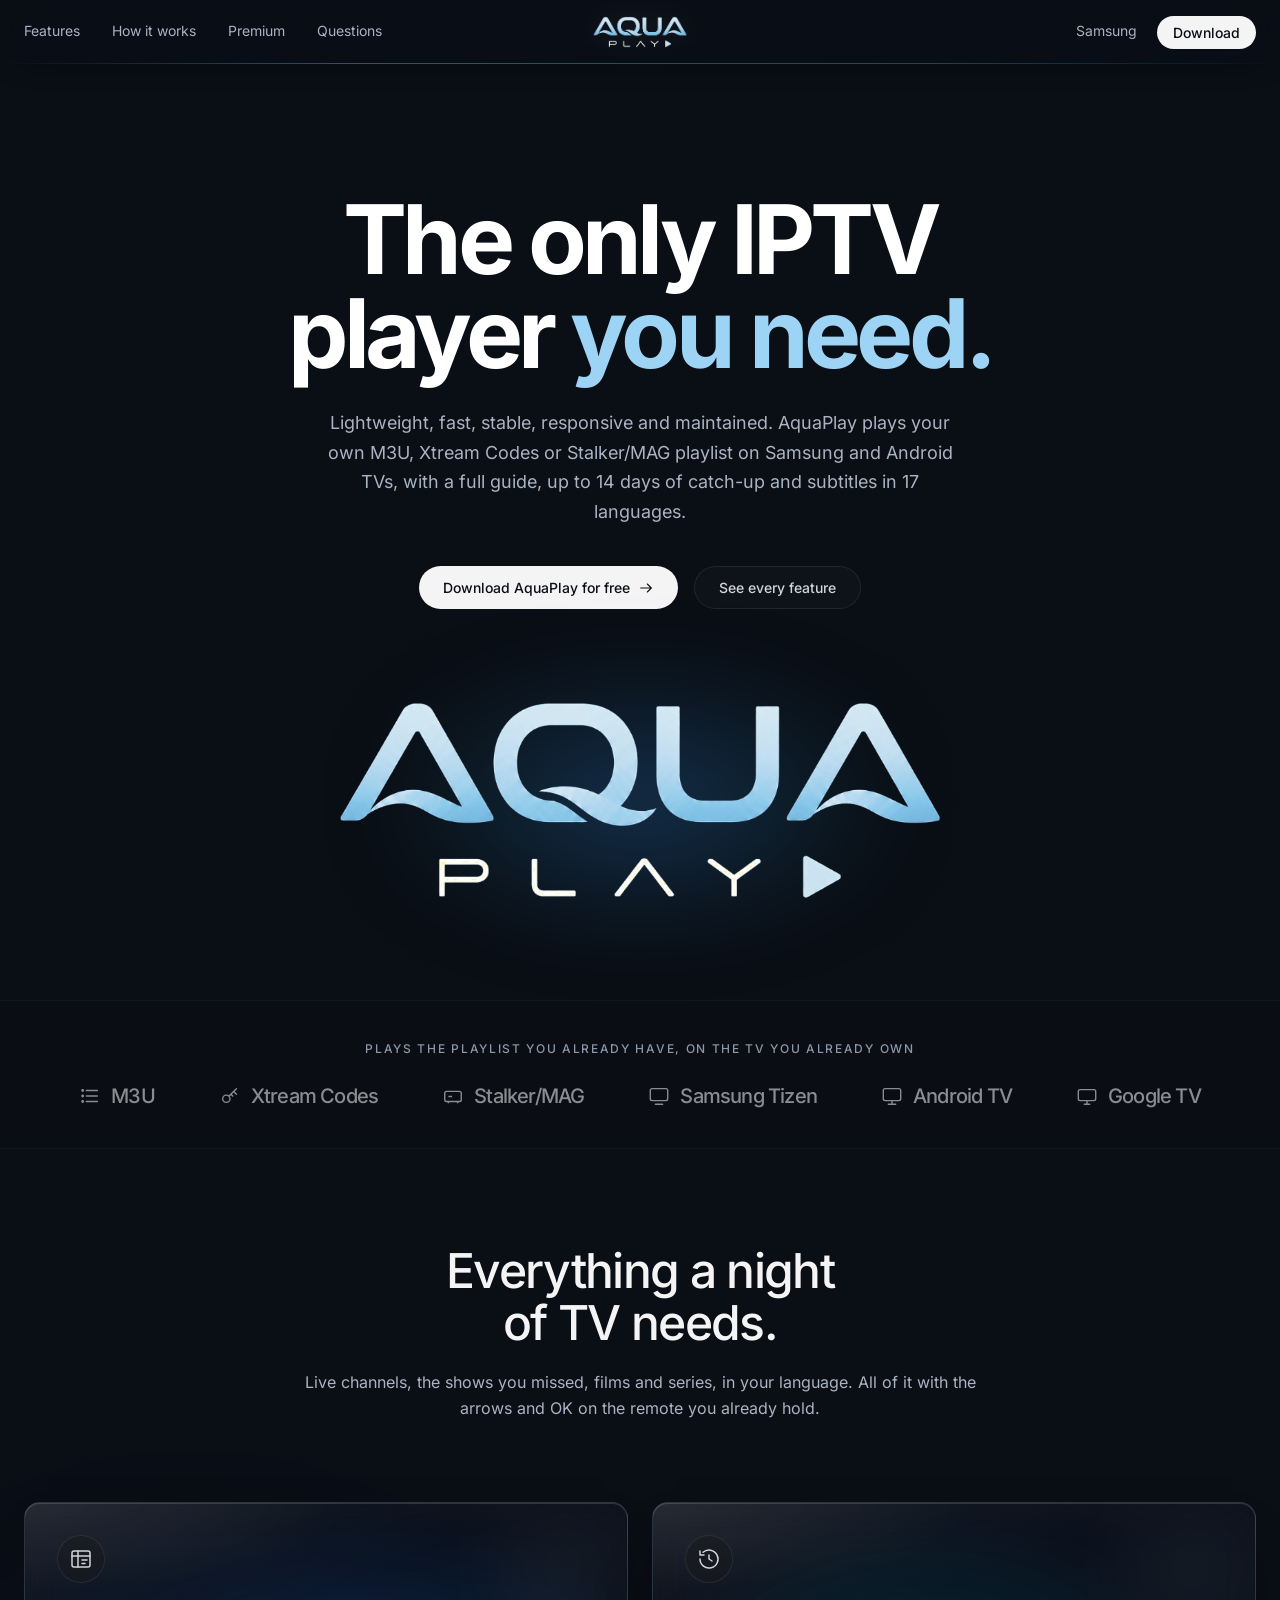
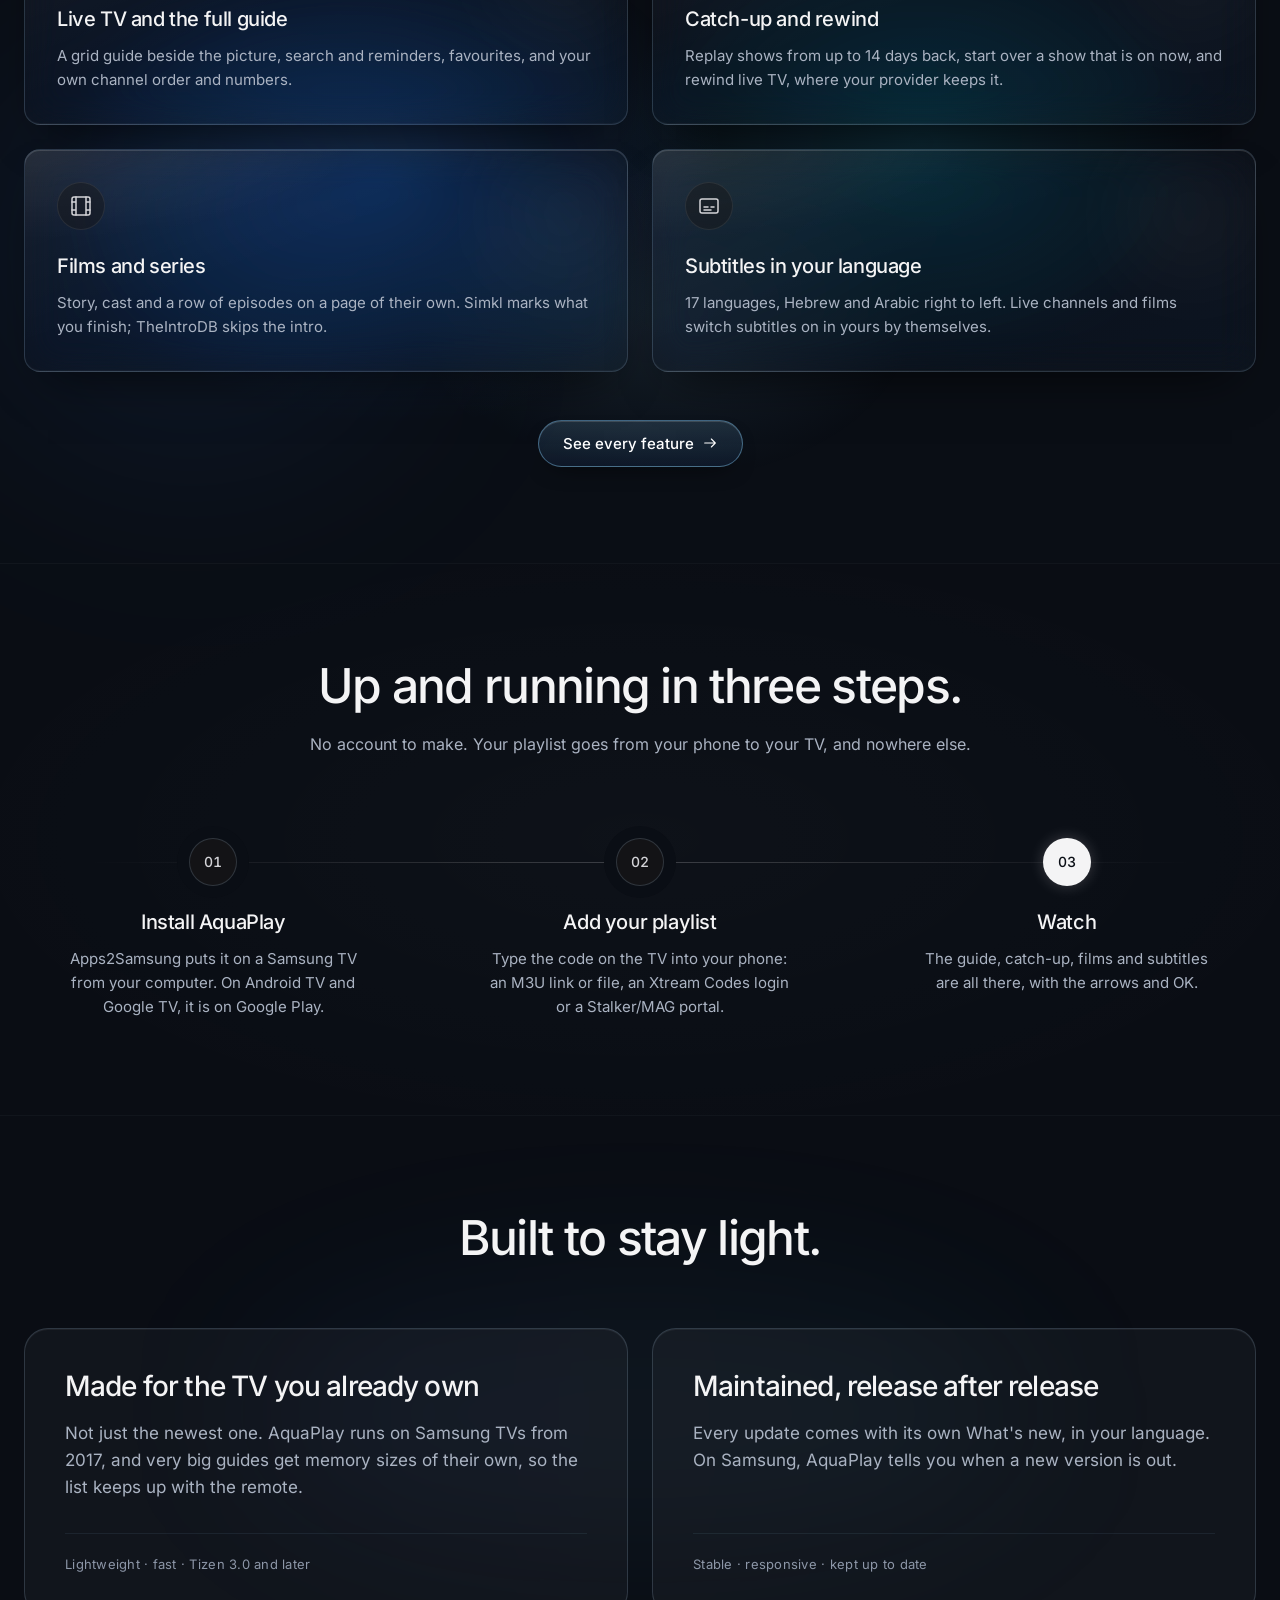
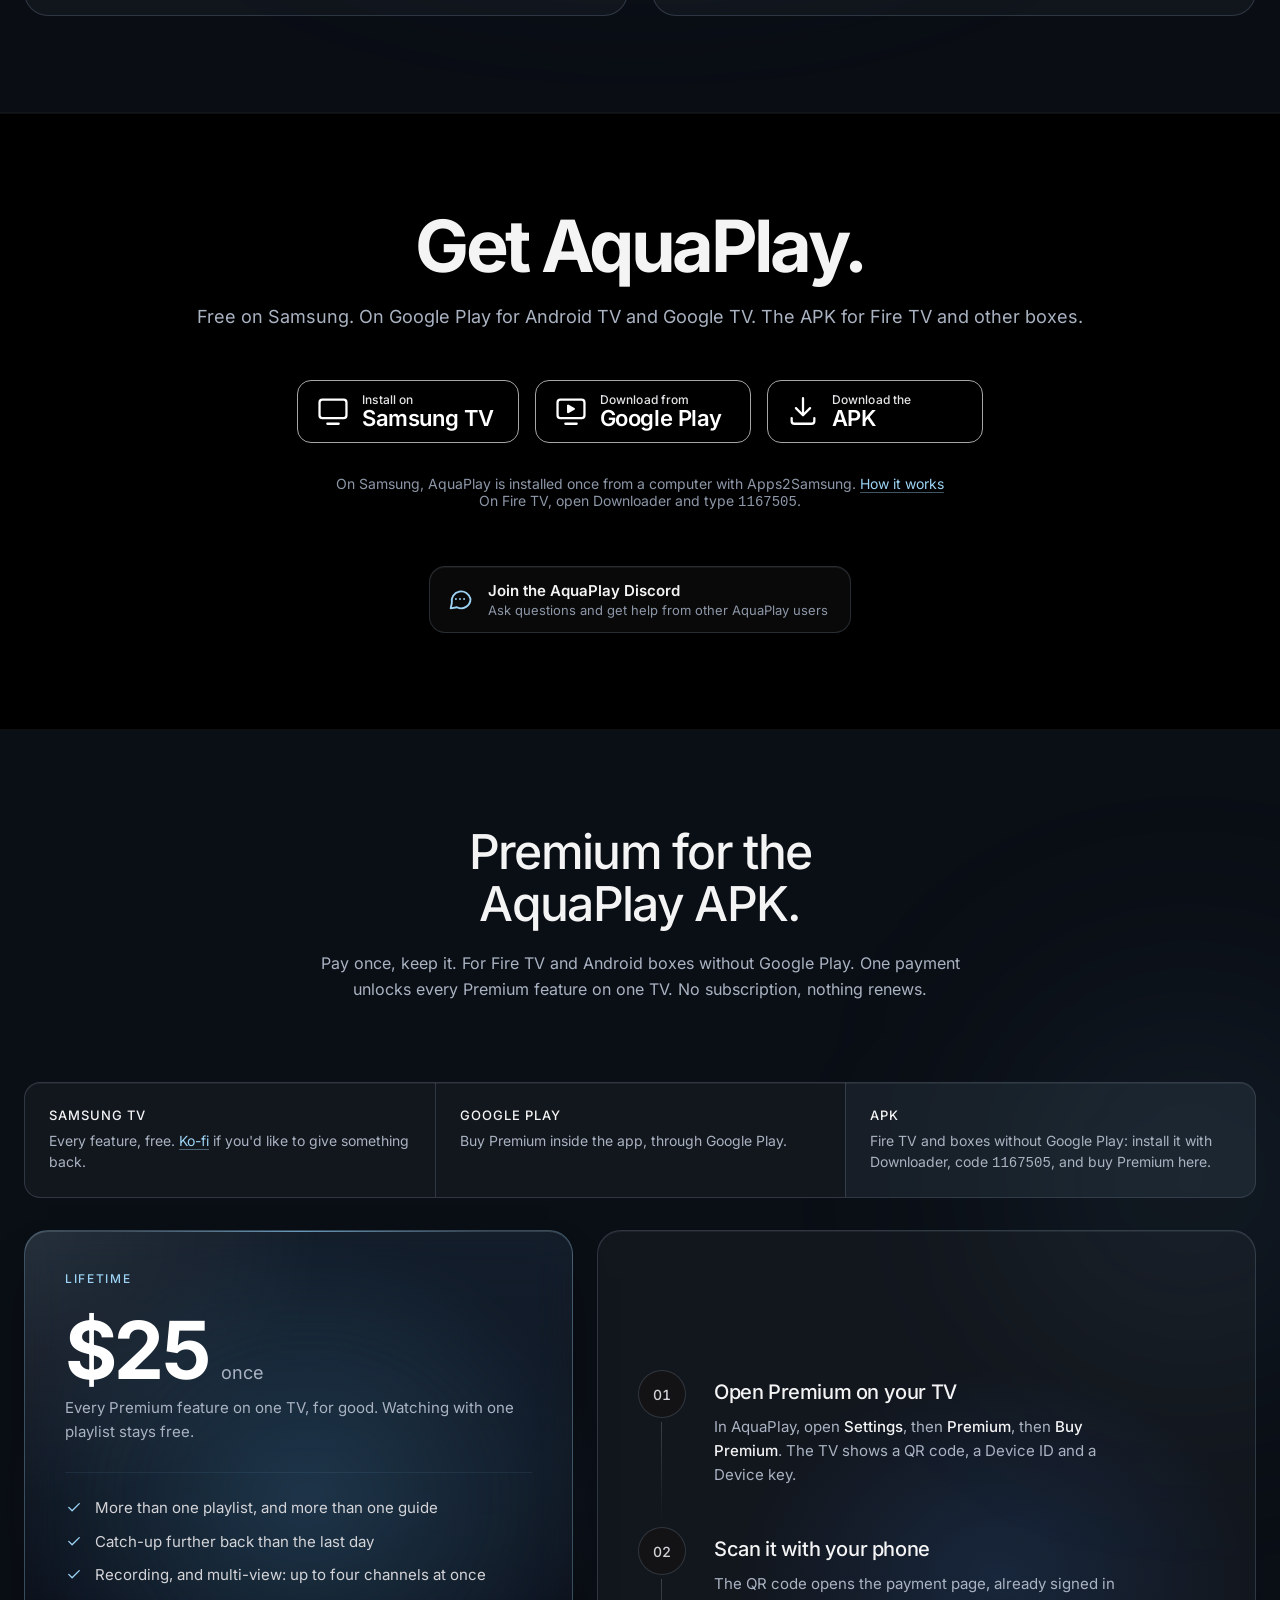
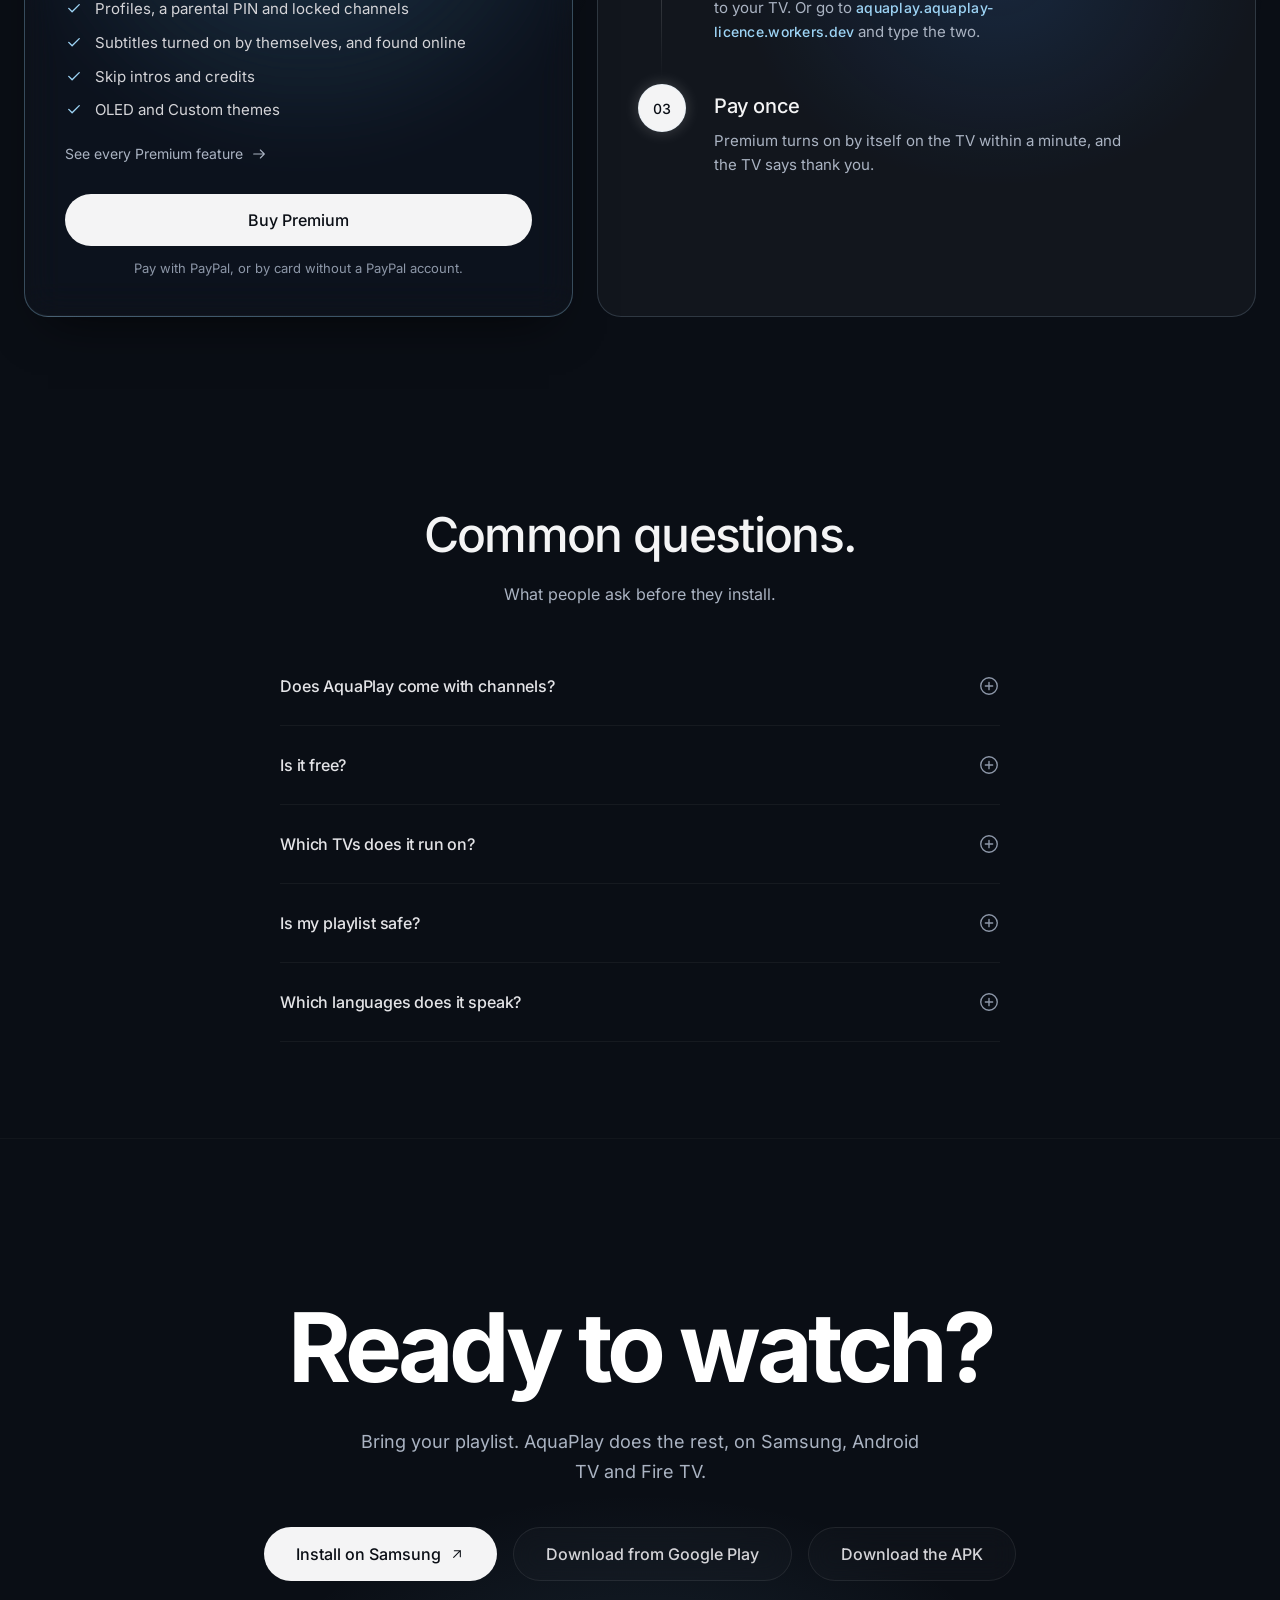
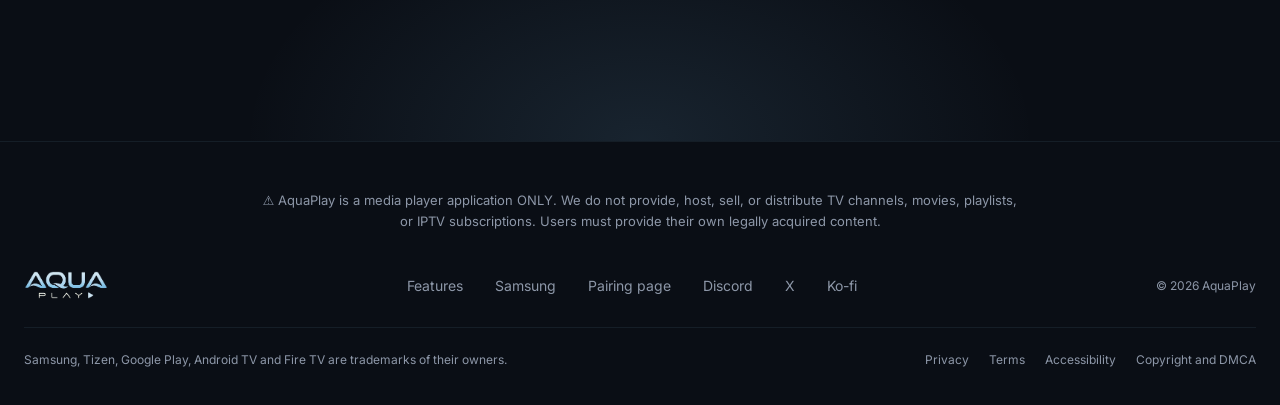
==== commit 1235fa40: "aquaplay.live: clearer Premium and downloads, a phone menu, calmer glass - Premium is titled "Premiu" ====
--- a/index.html
+++ b/index.html
@@ -46,6 +46,9 @@
       <a href="#how">How it works</a>
       <a href="#premium">Premium</a>
       <a href="#questions">Questions</a>
+      <details class="menu"><summary aria-label="Menu">Menu</summary>
+        <div class="menu-panel"><a href="features.html">Features</a><a href="#how">How it works</a><a href="#premium">Premium</a><a href="#questions">Questions</a><a href="samsung.html">Samsung TV</a><a href="#tvs">Download AquaPlay for free</a></div>
+      </details>
     </nav>
     <a class="logo" href="#top" aria-label="AquaPlay home"><img src="img/logo.png" alt="AquaPlay" width="900" height="300"></a>
     <div class="right">
@@ -92,7 +95,7 @@
 
   <section class="block wrap" id="features" aria-labelledby="feat-h">
     <div class="orb" style="top:50%;left:0;background:rgba(var(--blue),.1)" aria-hidden="true"></div>
-    <div class="head">
+    <div class="head center">
       <h2 id="feat-h">Everything a night of TV needs.</h2>
       <p class="lead">Live channels, the shows you missed, films and series, in your language. All of it with the arrows and OK on the remote you already hold.</p>
     </div>
@@ -118,7 +121,7 @@
         <p>17 languages, Hebrew and Arabic right to left. Live channels and films switch subtitles on in yours by themselves.</p>
       </div>
     </div>
-    <a class="more" href="features.html">See all 44 features <svg viewBox="0 0 24 24" fill="none" stroke="currentColor" stroke-width="1.6" stroke-linecap="round" stroke-linejoin="round" aria-hidden="true"><path d="M4 12h16m0 0-6-6m6 6-6 6"/></svg></a>
+    <a class="more" href="features.html">See every feature <svg viewBox="0 0 24 24" fill="none" stroke="currentColor" stroke-width="1.6" stroke-linecap="round" stroke-linejoin="round" aria-hidden="true"><path d="M4 12h16m0 0-6-6m6 6-6 6"/></svg></a>
   </section>
 
   <section class="steps-sec" id="how" aria-labelledby="how-h">
@@ -141,22 +144,45 @@
     </div>
   </section>
 
+  <section class="says" aria-labelledby="says-h">
+    <div class="orb2" aria-hidden="true"></div>
+    <div class="wrap block" style="position:relative">
+      <h2 id="says-h">Built to stay light.</h2>
+      <div class="say-grid">
+        <div class="say">
+          <h3>Made for the TV you already own</h3>
+          <p>Not just the newest one. AquaPlay runs on Samsung TVs from 2017, and very big guides get memory sizes of their own, so the list keeps up with the remote.</p>
+          <p class="facts">Lightweight · fast · Tizen 3.0 and later</p>
+        </div>
+        <div class="say">
+          <h3>Maintained, release after release</h3>
+          <p>Every update comes with its own What's new, in your language. On Samsung, AquaPlay tells you when a new version is out.</p>
+          <p class="facts">Stable · responsive · kept up to date</p>
+        </div>
+      </div>
+    </div>
+  </section>
+
   <!-- the download: a pure black band with two plain black buttons, store-badge style (own icons, no store logos) -->
   <section class="get" id="tvs" aria-labelledby="tvs-h">
     <div class="wrap">
       <h2 id="tvs-h">Get AquaPlay.</h2>
-      <p class="lead">Free on Samsung. On Google Play for Android TV and Google TV.</p>
+      <p class="lead">Free on Samsung. On Google Play for Android TV and Google TV. The APK for Fire TV and other boxes.</p>
       <div class="badges">
         <a class="badge" href="samsung.html">
           <svg viewBox="0 0 24 24" fill="none" stroke="currentColor" stroke-width="1.6" stroke-linecap="round" stroke-linejoin="round" aria-hidden="true"><rect x="2.5" y="4" width="19" height="13" rx="2"/><path d="M8 21h8"/></svg>
-          <span><small>Download for</small>Samsung TV</span>
+          <span><small>Install on</small>Samsung TV</span>
         </a>
         <a class="badge" href="https://play.google.com/store/apps/details?id=com.aquaplay.tv">
           <svg viewBox="0 0 24 24" fill="none" stroke="currentColor" stroke-width="1.6" stroke-linecap="round" stroke-linejoin="round" aria-hidden="true"><rect x="2.5" y="4" width="19" height="13" rx="2"/><path d="M10 8.2v4.6l4-2.3Z" fill="currentColor"/><path d="M8 21h8"/></svg>
-          <span><small>Download for</small>Android TV</span>
+          <span><small>Download from</small>Google Play</span>
         </a>
-      </div>
-      <p class="note">On Samsung, AquaPlay is installed once from a computer with Apps2Samsung. <a href="samsung.html">How it works</a></p>
+        <a class="badge" href="https://github.com/AquaPlayIPTV/aquaplay-android/releases/latest/download/AquaPlay.apk">
+          <svg viewBox="0 0 24 24" fill="none" stroke="currentColor" stroke-width="1.6" stroke-linecap="round" stroke-linejoin="round" aria-hidden="true"><path d="M12 3v12m0 0-5-5m5 5 5-5"/><path d="M4 17v2a2 2 0 0 0 2 2h12a2 2 0 0 0 2-2v-2"/></svg>
+          <span><small>Download the</small>APK</span>
+        </a>
+      </div>
+      <p class="note">On Samsung, AquaPlay is installed once from a computer with Apps2Samsung. <a href="samsung.html">How it works</a><br>On Fire TV, open Downloader and type <code>1167505</code>.</p>
       <a class="community" href="https://discord.gg/5A5mDrwK8w">
         <svg viewBox="0 0 24 24" fill="none" stroke="currentColor" stroke-width="1.6" stroke-linecap="round" stroke-linejoin="round" aria-hidden="true"><path d="M21 12a8 8 0 0 1-11.6 7.1L4 20l1-4.6A8 8 0 1 1 21 12Z"/><path d="M8.5 12h.01M12 12h.01M15.5 12h.01"/></svg>
         <span><b>Join the AquaPlay Discord</b><small>Ask questions and get help from other AquaPlay users</small></span>
@@ -169,8 +195,13 @@
   <section class="block wrap prem" id="premium" aria-labelledby="prem-h">
     <div class="orb" style="top:20%;right:-8%;background:rgba(var(--sky),.07)" aria-hidden="true"></div>
     <div class="head center">
-      <h2 id="prem-h">Premium. Pay once, keep it.</h2>
-      <p class="lead">For the AquaPlay APK on Fire TV and Android boxes without Google Play. One payment unlocks every Premium feature on one TV. No subscription, nothing renews.</p>
+      <h2 id="prem-h">Premium for the AquaPlay APK.</h2>
+      <p class="lead">Pay once, keep it. For Fire TV and Android boxes without Google Play. One payment unlocks every Premium feature on one TV. No subscription, nothing renews.</p>
+    </div>
+    <div class="where">
+      <div><b>Samsung TV</b>Every feature, free. <a href="https://ko-fi.com/devdolev">Ko-fi</a> if you'd like to give something back.</div>
+      <div><b>Google Play</b>Buy Premium inside the app, through Google Play.</div>
+      <div class="here"><b>APK</b>Fire TV and boxes without Google Play: install it with Downloader, code <code>1167505</code>, and buy Premium here.</div>
     </div>
     <div class="prem-grid">
       <div class="price">
@@ -204,30 +235,6 @@
           <p>Premium turns on by itself on the TV within a minute, and the TV says thank you.</p></li>
       </ol>
     </div>
-    <div class="where">
-      <div><b>Samsung TV</b>Every feature, free. <a href="https://ko-fi.com/devdolev">Ko-fi</a> if you'd like to give something back.</div>
-      <div><b>Google Play</b>Buy Premium inside the app, through Google Play.</div>
-      <div class="here"><b>APK</b>Fire TV and boxes without Google Play: install it with Downloader, code <code>1167505</code>, and buy Premium here.</div>
-    </div>
-  </section>
-
-  <section class="says" aria-labelledby="says-h">
-    <div class="orb2" aria-hidden="true"></div>
-    <div class="wrap block" style="position:relative">
-      <h2 id="says-h">Built to stay light.</h2>
-      <div class="say-grid">
-        <div class="say">
-          <h3>Made for the TV you already own</h3>
-          <p>Not just the newest one. AquaPlay runs on Samsung TVs from 2017, and very big guides get memory sizes of their own, so the list keeps up with the remote.</p>
-          <p class="facts">Lightweight · fast · Tizen 3.0 and later</p>
-        </div>
-        <div class="say">
-          <h3>Maintained, release after release</h3>
-          <p>Every update comes with its own What's new, in your language. On Samsung, AquaPlay tells you when a new version is out.</p>
-          <p class="facts">Stable · responsive · kept up to date</p>
-        </div>
-      </div>
-    </div>
   </section>
 
   <section class="block wrap faq" id="questions" aria-labelledby="faq-h">
@@ -266,10 +273,11 @@
   <section class="close" aria-labelledby="close-h">
     <div class="wrap">
       <h2 id="close-h">Ready to watch?</h2>
-      <p class="lead">Bring your playlist. AquaPlay does the rest, on Samsung and Android TV.</p>
+      <p class="lead">Bring your playlist. AquaPlay does the rest, on Samsung, Android TV and Fire TV.</p>
       <div class="ctas">
         <a class="btn btn-white btn-lg" href="samsung.html">Install on Samsung <svg viewBox="0 0 24 24" fill="none" stroke="currentColor" stroke-width="1.6" stroke-linecap="round" stroke-linejoin="round" aria-hidden="true"><path d="M7 17 17 7M8 7h9v9"/></svg></a>
-        <a class="btn btn-ghost btn-lg" href="https://play.google.com/store/apps/details?id=com.aquaplay.tv">Download for Android TV</a>
+        <a class="btn btn-ghost btn-lg" href="https://play.google.com/store/apps/details?id=com.aquaplay.tv">Download from Google Play</a>
+        <a class="btn btn-ghost btn-lg" href="https://github.com/AquaPlayIPTV/aquaplay-android/releases/latest/download/AquaPlay.apk">Download the APK</a>
       </div>
     </div>
   </section>
@@ -291,5 +299,8 @@
     </div>
   </div>
 </footer>
+<script>/* the phone menu closes after a pick, a tap outside, or Escape */
+addEventListener("click",e=>{const m=document.querySelector(".menu[open]");if(m&&(e.target.closest(".menu-panel a")||!e.target.closest(".menu")))m.open=false});
+addEventListener("keydown",e=>{const m=document.querySelector(".menu[open]");if(m&&e.key==="Escape"){m.open=false;m.querySelector("summary").focus()}});</script>
 </body>
 </html>
--- a/aura.css
+++ b/aura.css
@@ -1,24 +1,23 @@
 /* aura.css: the look of every page of aquaplay.live (made by .taste-skill/make-aura-pages.js from the Aura home). */
 :root {
-  --bg: #0a0e15; --bg2: #18181b; --ink: #f4f4f5; --ink2: #a1a1aa; --ink3: #8b8b94;
+  --bg: #0a0e15; --bg2: #121821; --ink: #f4f4f5; --ink2: #aab3c2; --ink3: #8d97a8;
   --line: rgba(255,255,255,.06); --line2: rgba(255,255,255,.1); --card: rgba(255,255,255,.02);
   --blue: 58,139,255; --sky: 127,193,236; --teal: 31,176,208;
   --ease: cubic-bezier(.16,1,.3,1); --max: 1280px;
 }
 * { box-sizing: border-box; margin: 0; padding: 0; }
-html { background: var(--bg); color-scheme: dark; scroll-behavior: smooth; scrollbar-color: #3f3f46 var(--bg); scroll-padding-top: 88px; }
+html { background: var(--bg); color-scheme: dark; scroll-behavior: smooth; scrollbar-color: #2a3442 var(--bg); scroll-padding-top: 88px; }
 body { min-height: 100vh; display: flex; flex-direction: column; background: var(--bg); color: var(--ink2);
   font-family: Inter, system-ui, sans-serif; -webkit-font-smoothing: antialiased; font-feature-settings: "cv11","ss01"; overflow-x: clip; }
 a { color: inherit; text-decoration: none; }
 img { display: block; max-width: 100%; }
 svg { flex: none; }
-::selection { background: #27272a; color: var(--ink); }
 :focus-visible { outline: 2px solid rgb(var(--sky)); outline-offset: 3px; border-radius: 8px; }
 .skip { position: absolute; left: 16px; top: -60px; z-index: 99; background: var(--ink); color: var(--bg); padding: 10px 16px; border-radius: 99px; font-weight: 500; }
 .skip:focus { top: 12px; }
 .wrap { width: 100%; max-width: var(--max); margin: 0 auto; padding: 0 24px; }
 
-/* the ground: zinc black, a 24px grid at 4%, AquaPlay's blue glowing from the top */
+/* the ground: navy, a 24px grid at 4%, AquaPlay's blue glowing from the top */
 .ground, .grid, .glow { position: fixed; pointer-events: none; }
 .ground { inset: 0; z-index: -3; background: radial-gradient(ellipse 90% 55% at 50% 112%, rgba(var(--teal),.13), transparent 70%), radial-gradient(ellipse 55% 45% at -5% 62%, rgba(var(--blue),.07), transparent 70%), var(--bg); }
 .grid { inset: 0; z-index: -2; background-image: linear-gradient(to right, rgba(127,193,236,.045) 1px, transparent 1px), linear-gradient(to bottom, rgba(127,193,236,.045) 1px, transparent 1px); background-size: 24px 24px; }
@@ -76,10 +75,8 @@
   -webkit-mask: url(img/logo.png) center / 100% 100% no-repeat; mask: url(img/logo.png) center / 100% 100% no-repeat;
   background: linear-gradient(105deg, transparent 42%, rgba(255,255,255,.9) 50%, transparent 58%) no-repeat; background-size: 260% 100%;
   background-position: 130% 0; animation: shine 1.5s cubic-bezier(.45,0,.2,1) 1.5s both; }
-@keyframes mark-in { from { opacity: 0; transform: scale(.9) translateY(16px); filter: blur(16px); } to { opacity: 1; transform: none; filter: none; } }
 @keyframes glow-in { from { opacity: 0; transform: scale(.7); } to { opacity: 1; transform: none; } }
 @keyframes shine { from { background-position: 130% 0; } to { background-position: -30% 0; } }
-@keyframes mark-out { to { opacity: 0; transform: translateY(-40px) scale(1.08); filter: blur(14px); } }
 @supports (animation-timeline: view()) {
   .mark-wrap { animation: mark-out linear forwards; animation-timeline: view(); animation-range: cover 52% cover 92%; }
 }
@@ -93,7 +90,7 @@
 .strip li svg { width: 22px; height: 22px; }
 
 /* features: 2x2 */
-.block { padding-block: 128px; }
+.block { padding-block: 96px; }
 .head { max-width: 672px; margin-bottom: 80px; position: relative; z-index: 1; }
 .head h2 { margin-bottom: 20px; }
 .head.center { margin-inline: auto; text-align: center; }
@@ -130,7 +127,7 @@
 
 /* get AquaPlay: a pure black band, two black store-style buttons (Apple-like: black, thin grey rim, small line over a big one) */
 .get { background: #000; border-block: 1px solid rgba(255,255,255,.06); text-align: center; }
-.get .wrap { padding-block: 128px; }
+.get .wrap { padding-block: 96px; }
 .get h2 { font-size: clamp(40px, 6vw, 72px); font-weight: 700; letter-spacing: -.05em; line-height: 1; margin-bottom: 20px; }
 .get .lead { font-size: 18px; margin-bottom: 48px; }
 .badges { display: flex; flex-wrap: wrap; justify-content: center; gap: 16px; }
@@ -170,7 +167,7 @@
   color: #e4e4e7; font-weight: 500; font-size: 16px; letter-spacing: -.01em; transition: color .2s; }
 summary::-webkit-details-marker { display: none; }
 summary:hover { color: #fff; }
-summary svg { width: 22px; height: 22px; color: #71717a; transition: transform .3s var(--ease), color .2s; }
+summary svg { width: 22px; height: 22px; color: var(--ink3); transition: transform .3s var(--ease), color .2s; }
 summary:hover svg { color: #d4d4d8; }
 details[open] summary svg { transform: rotate(-45deg); }
 details p { margin-top: 8px; padding: 0 32px 16px 0; font-size: 15px; line-height: 1.65; }
@@ -350,3 +347,104 @@
   .page-hero { padding-block: 24px 48px; }
   .vsteps li { padding-left: 64px; }
 }
+
+/* ===== Refinement, 26 Nov 2026 (owner: liquid-glass cards with visible borders, a cleaner way for the logo to
+   leave, more colour overall, a better top bar and the line under it) ===== */
+/* Colour: the greys and lines take the navy's cool blue, so text, rules and borders belong to one palette. */
+:root { --line: rgba(157,212,245,.08); --line2: rgba(157,212,245,.14);
+  --glass-edge: rgba(190,225,255,.17); --glass-edge-hi: rgba(190,225,255,.32); }
+::selection { background: rgba(var(--blue),.35); color: #fff; }
+
+/* Liquid glass: frosted, saturating the glows behind it, light along the top edge, a soft shadow beneath. */
+.card, .price {
+  background:
+    radial-gradient(120% 90% at 0% 0%, rgba(255,255,255,.07), transparent 45%),
+    linear-gradient(160deg, rgba(255,255,255,.06), rgba(255,255,255,.015) 45%, rgba(var(--sky),.035));
+  border: 1px solid var(--glass-edge);
+  -webkit-backdrop-filter: blur(18px) saturate(1.5); backdrop-filter: blur(18px) saturate(1.5);
+  box-shadow: inset 0 1px 0 rgba(255,255,255,.14), inset 0 -1px 0 rgba(255,255,255,.03), 0 24px 48px -24px rgba(0,0,0,.7);
+}
+.card:hover, .community:hover { border-color: var(--glass-edge-hi); background:
+    radial-gradient(120% 90% at 0% 0%, rgba(255,255,255,.1), transparent 45%),
+    linear-gradient(160deg, rgba(255,255,255,.08), rgba(255,255,255,.02) 45%, rgba(var(--sky),.05)); }
+.price { border-color: rgba(157,212,245,.3); background:
+    radial-gradient(120% 90% at 0% 0%, rgba(255,255,255,.08), transparent 45%),
+    linear-gradient(180deg, rgba(var(--sky),.09), rgba(255,255,255,.02) 55%); }
+.where div + div { border-color: var(--glass-edge); }
+.langs li { border-color: var(--glass-edge); background: rgba(255,255,255,.04); }
+.steps .n span, .vsteps .n, .psteps .n { border-color: var(--glass-edge); }
+
+/* The logo leaves without blur (blur on a large picture looked low-resolution): it lifts a little and sinks
+   under a soft edge, like going below a horizon. Where the browser has no scroll timelines it simply stays. */
+@keyframes mark-in { from { opacity: 0; transform: scale(.94) translateY(14px); filter: blur(6px); } to { opacity: 1; transform: none; filter: none; } }
+@keyframes mark-out {
+  from { opacity: 1; transform: none; -webkit-mask-position: 0 100%; mask-position: 0 100%; }
+  to { opacity: 0; transform: translateY(-56px) scale(.97); -webkit-mask-position: 0 0; mask-position: 0 0; }
+}
+@supports (animation-timeline: view()) {
+  .mark-wrap {
+    -webkit-mask-image: linear-gradient(to bottom, transparent 0%, #000 42%); mask-image: linear-gradient(to bottom, transparent 0%, #000 42%);
+    -webkit-mask-size: 100% 240%; mask-size: 100% 240%; -webkit-mask-position: 0 100%; mask-position: 0 100%;
+    animation: mark-out cubic-bezier(.4,0,.2,1) both; animation-timeline: view(); animation-range: cover 48% cover 94%;
+  }
+}
+
+/* The top bar: frosted glass, and in place of a flat grey rule a thin blue-to-teal line that fades at both ends. */
+header.top { border-bottom: 0; background: linear-gradient(180deg, rgba(10,14,21,.84), rgba(10,14,21,.58));
+  -webkit-backdrop-filter: blur(22px) saturate(1.6); backdrop-filter: blur(22px) saturate(1.6); box-shadow: 0 12px 32px -24px rgba(0,0,0,.9); }
+header.top::after { content: ""; position: absolute; left: 0; right: 0; bottom: 0; height: 1px; pointer-events: none;
+  background: linear-gradient(90deg, transparent, rgba(var(--sky),.38) 28%, rgba(var(--teal),.38) 72%, transparent); }
+.bar nav a, .bar .right a.txt { background: linear-gradient(currentColor, currentColor) 0 100% / 0 1px no-repeat; padding-bottom: 3px;
+  transition: color .2s, background-size .3s var(--ease); }
+.bar nav a:hover, .bar .right a.txt:hover { color: #fff; background-size: 100% 1px; }
+
+@media (prefers-reduced-motion: reduce) { .mark-wrap { -webkit-mask-image: none; mask-image: none; } }
+#features > .more { display: flex; width: max-content; margin-inline: auto; }
+/* "See every feature": a clear outlined pill under the cards, not a grey text link (owner, 26 Nov). */
+#features > .more { margin-top: 48px; padding: 13px 24px; border-radius: 999px; font-size: 15px; font-weight: 500; color: #fff;
+  border: 1px solid rgba(var(--sky),.45); background: linear-gradient(180deg, rgba(var(--sky),.16), rgba(var(--blue),.08));
+  box-shadow: inset 0 1px 0 rgba(255,255,255,.14), 0 10px 24px -14px rgba(0,0,0,.8); transition: border-color .2s, background .2s, transform .2s var(--ease); }
+#features > .more:hover { border-color: rgba(var(--sky),.75); background: linear-gradient(180deg, rgba(var(--sky),.24), rgba(var(--blue),.12)); transform: translateY(-2px); }
+#features > .more:active { transform: scale(.98); }
+
+/* ===== The six critique fixes, 26 Nov 2026 ===== */
+/* Glass only where it means something (the home feature cards, the price); other boxes are a quiet fill. */
+.say, .feat, .mini, .psteps, .where, .community { background: rgba(255,255,255,.035); border: 1px solid var(--glass-edge);
+  -webkit-backdrop-filter: none; backdrop-filter: none; box-shadow: inset 0 1px 0 rgba(255,255,255,.06); }
+.community:hover { background: rgba(255,255,255,.055); }
+/* A colour field behind the glass, so the glass has something to show. */
+#features, #premium { position: relative; isolation: isolate; }
+#features::before, #premium::before { content: ""; position: absolute; inset: 18% 0 4%; z-index: -1; pointer-events: none;
+  background: radial-gradient(38% 46% at 26% 58%, rgba(var(--blue),.2), transparent 70%), radial-gradient(34% 42% at 76% 52%, rgba(var(--teal),.15), transparent 70%), radial-gradient(28% 30% at 52% 88%, rgba(var(--sky),.1), transparent 70%); }
+#premium::before { inset: 30% 0 10%; background: radial-gradient(34% 50% at 24% 50%, rgba(var(--sky),.18), transparent 70%), radial-gradient(30% 40% at 78% 60%, rgba(var(--blue),.14), transparent 70%); }
+#premium .where { margin: 0 0 32px; }
+/* The current page in the top bar. */
+.bar nav a[aria-current], .bar .right a.txt[aria-current] { color: #fff; background-size: 100% 1px; }
+/* The phone menu: hidden on wide screens, a button where the links were on a phone. */
+.menu { display: none; position: relative; }
+.menu summary { list-style: none; cursor: pointer; display: inline-flex; align-items: center; gap: 8px; min-height: 44px; padding: 0 4px; color: var(--ink); font-size: 14px; }
+.menu summary::-webkit-details-marker { display: none; }
+.menu summary::before { content: ""; width: 18px; height: 12px; background: linear-gradient(currentColor, currentColor) 0 0 / 100% 1.5px no-repeat, linear-gradient(currentColor, currentColor) 0 50% / 100% 1.5px no-repeat, linear-gradient(currentColor, currentColor) 0 100% / 100% 1.5px no-repeat; }
+.menu[open] summary::before { background: linear-gradient(45deg, transparent 45%, currentColor 45%, currentColor 55%, transparent 55%), linear-gradient(-45deg, transparent 45%, currentColor 45%, currentColor 55%, transparent 55%); }
+.menu-panel { position: fixed; top: 64px; left: 0; right: 0; padding: 8px 16px 20px; display: grid;
+  background: rgba(10,14,21,.96); -webkit-backdrop-filter: blur(22px); backdrop-filter: blur(22px); border-bottom: 1px solid var(--glass-edge); box-shadow: 0 24px 48px -12px rgba(0,0,0,.8); }
+.bar nav .menu-panel a { background: none; padding-bottom: 0; display: flex; align-items: center; min-height: 52px; font-size: 17px; color: var(--ink); border-bottom: 1px solid var(--line); }
+.bar nav .menu-panel a:last-child { border-bottom: 0; color: #fff; font-weight: 600; }
+@media (max-width: 767px) {
+  .bar nav > a { display: none; }
+  .menu { display: block; }
+  .frow nav, .legal span:last-child { gap: 0 24px; }
+  .frow nav a, .legal a { display: inline-flex; align-items: center; min-height: 44px; }
+}
+
+/* Glows no longer cut off (owner, 26 Nov): the logo's scroll mask clipped its glow to the logo's own box, and
+   .prem's overflow clipped the Premium orb at the content edge. The mask box now has room round the glow (the
+   padding is given back with negative margins, so nothing moves); the page itself still clips sideways (body). */
+@supports (animation-timeline: view()) {
+  .mark-wrap { max-width: 716px; padding: 110px 48px; margin: -22px auto -110px; }
+}
+@media (max-width: 767px) { @supports (animation-timeline: view()) { .mark-wrap { padding-inline: 0; margin-top: -30px; } } }
+.prem { overflow: visible; }
+main { overflow-x: clip; } /* the free glows end at the screen edge, never widen the page */
+#features::before { background: radial-gradient(38% 46% at 30% 56%, rgba(var(--blue),.2), transparent 70%), radial-gradient(34% 42% at 72% 52%, rgba(var(--teal),.15), transparent 70%), radial-gradient(28% 30% at 52% 74%, rgba(var(--sky),.1), transparent 70%); }
+.says .orb2 { height: 280px; filter: blur(80px); }
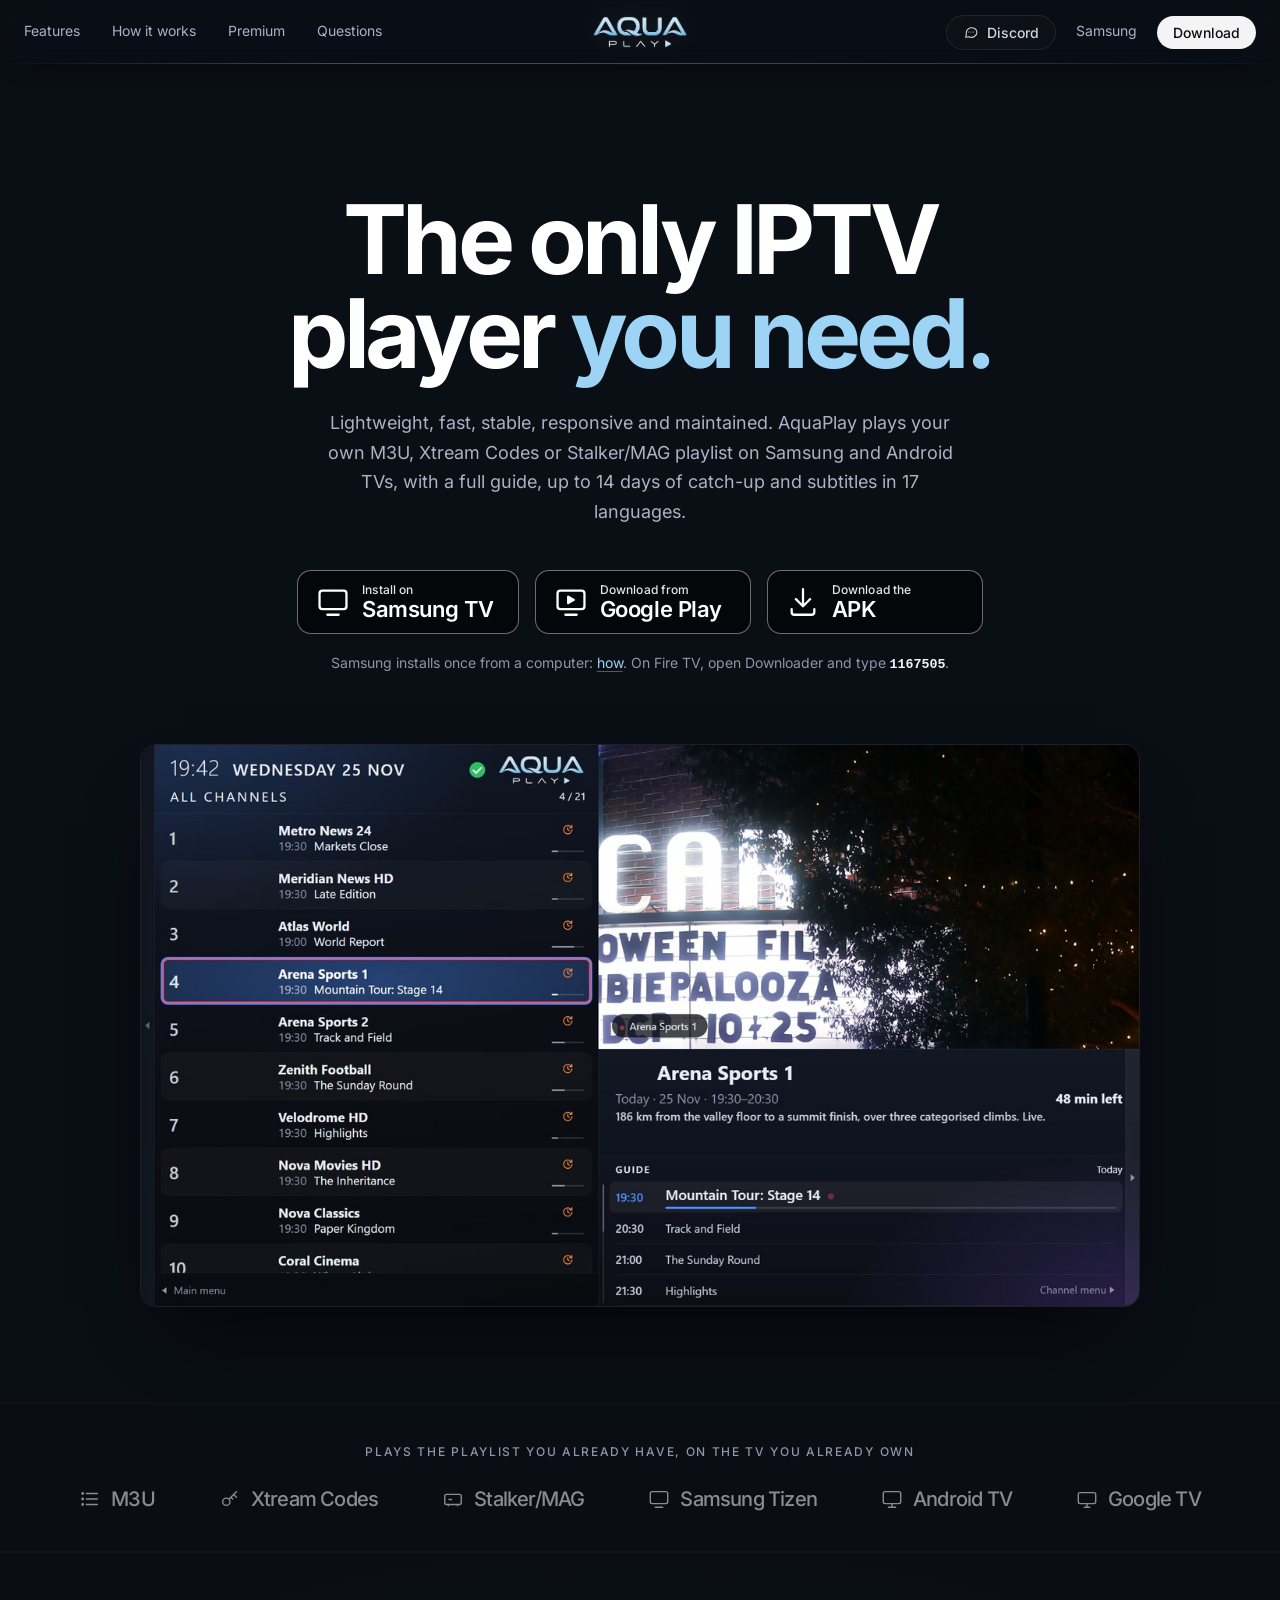
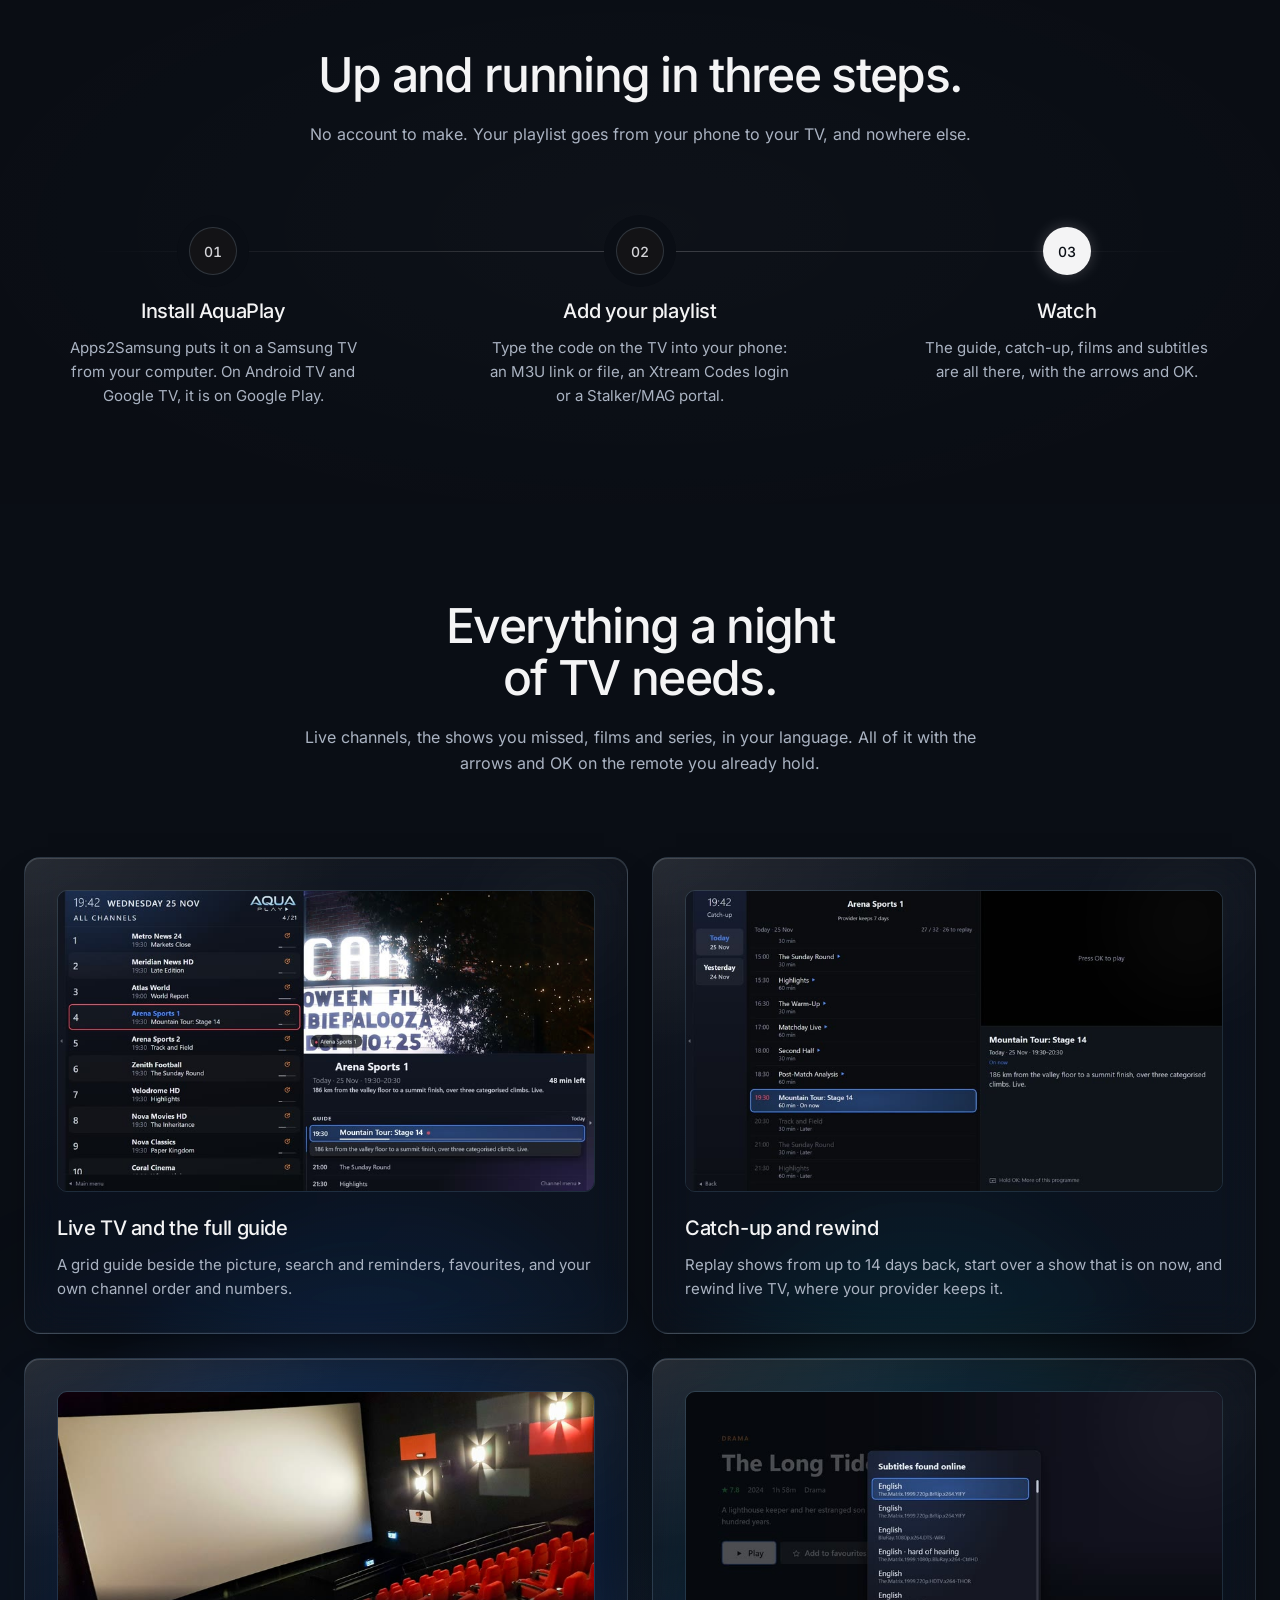
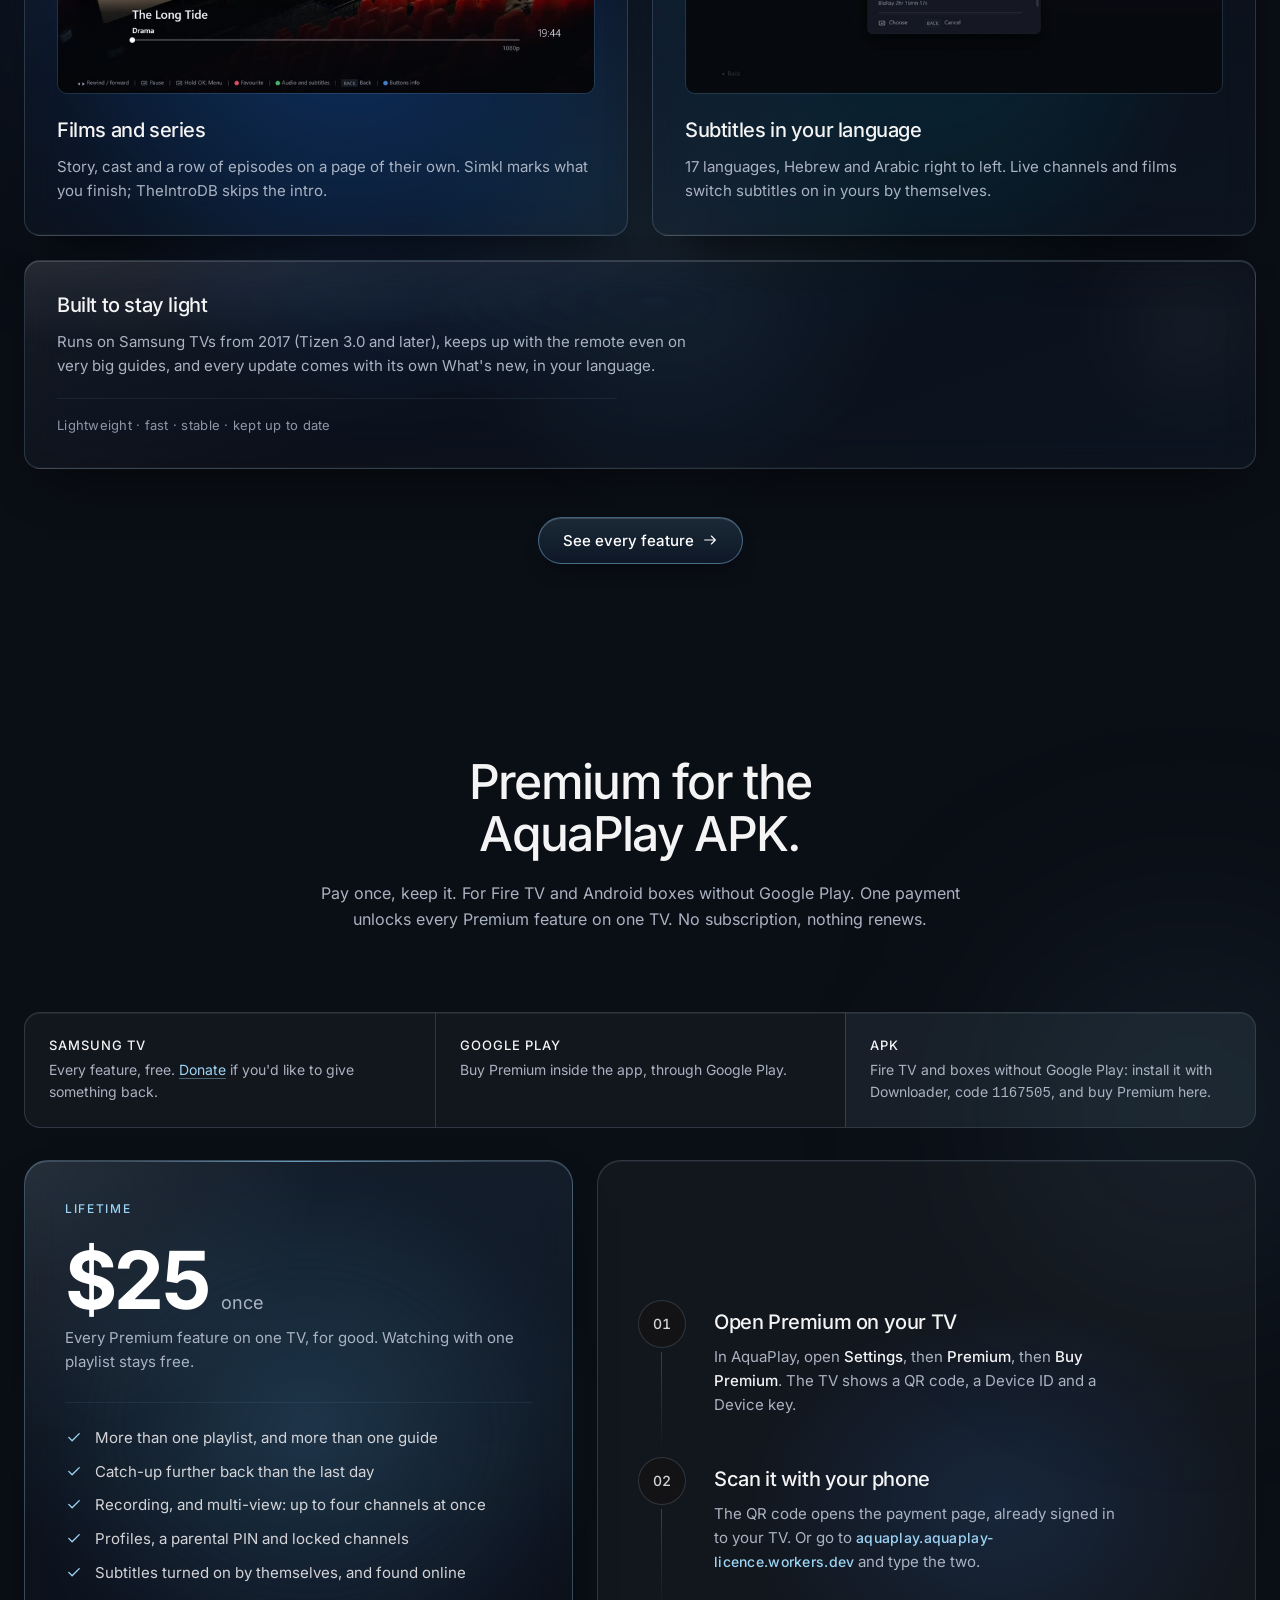
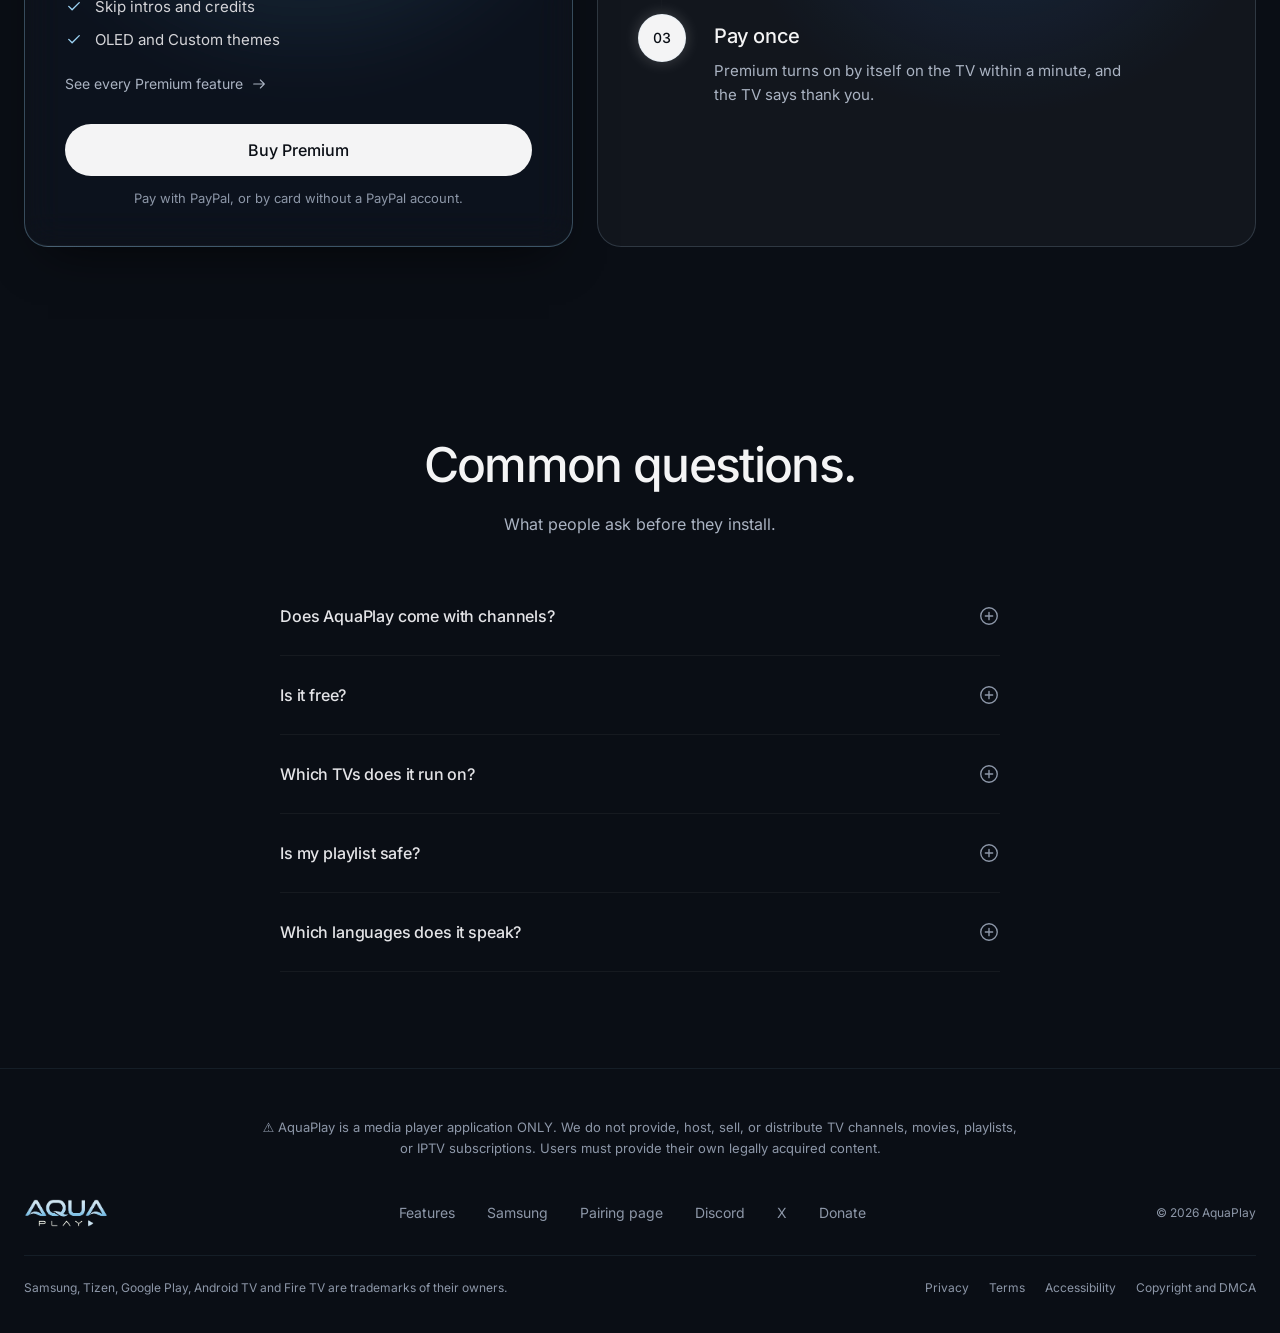
==== commit 1656e874: "aquaplay.live: the platforms and the app up top, a shorter home page - The hero shows the three plat" ====
--- a/index.html
+++ b/index.html
@@ -47,11 +47,12 @@
       <a href="#premium">Premium</a>
       <a href="#questions">Questions</a>
       <details class="menu"><summary aria-label="Menu">Menu</summary>
-        <div class="menu-panel"><a href="features.html">Features</a><a href="#how">How it works</a><a href="#premium">Premium</a><a href="#questions">Questions</a><a href="samsung.html">Samsung TV</a><a href="#tvs">Download AquaPlay for free</a></div>
+        <div class="menu-panel"><a href="features.html">Features</a><a href="#how">How it works</a><a href="#premium">Premium</a><a href="#questions">Questions</a><a href="samsung.html">Samsung TV</a><a href="https://discord.gg/5A5mDrwK8w">Discord</a><a href="#tvs">Download AquaPlay for free</a></div>
       </details>
     </nav>
     <a class="logo" href="#top" aria-label="AquaPlay home"><img src="img/logo.png" alt="AquaPlay" width="900" height="300"></a>
     <div class="right">
+      <a class="btn btn-ghost btn-sm discord" href="https://discord.gg/5A5mDrwK8w"><svg viewBox="0 0 24 24" fill="none" stroke="currentColor" stroke-width="1.6" stroke-linecap="round" stroke-linejoin="round" aria-hidden="true"><path d="M21 12a8 8 0 0 1-11.6 7.1L4 20l1-4.6A8 8 0 1 1 21 12Z"/><path d="M8.5 12h.01M12 12h.01M15.5 12h.01"/></svg>Discord</a>
       <a class="txt" href="samsung.html">Samsung</a>
       <a class="btn btn-white btn-sm" href="#tvs">Download</a>
     </div>
@@ -63,112 +64,7 @@
     <div class="copy">
       <h1 id="hero-h" class="in" style="--d:.05s">The only IPTV player <span class="tint">you need.</span></h1>
       <p class="lead in" style="--d:.15s">Lightweight, fast, stable, responsive and maintained. AquaPlay plays your own M3U, Xtream Codes or Stalker/MAG playlist on Samsung and Android TVs, with a full guide, up to 14 days of catch-up and subtitles in 17 languages.</p>
-      <div class="ctas in" style="--d:.25s">
-        <a class="btn btn-white" href="#tvs">Download AquaPlay for free <svg viewBox="0 0 24 24" fill="none" stroke="currentColor" stroke-width="1.6" stroke-linecap="round" stroke-linejoin="round" aria-hidden="true"><path d="M4 12h16m0 0-6-6m6 6-6 6"/></svg></a>
-        <a class="btn btn-ghost" href="features.html">See every feature</a>
-      </div>
-    </div>
-    <!-- the logo, large: it develops in once on load (blur to sharp, a light sweeps across the wordmark),
-         then lifts away and fades as it scrolls off the top (scroll-driven, where the browser supports it) -->
-    <div class="mark-wrap" aria-hidden="true">
-      <div class="mark">
-        <span class="mark-glow"></span>
-        <img src="img/logo.png" alt="" width="900" height="300" fetchpriority="high">
-        <span class="shine"></span>
-      </div>
-    </div>
-  </section>
-
-  <section class="strip" aria-labelledby="strip-h">
-    <div class="wrap">
-      <p id="strip-h">Plays the playlist you already have, on the TV you already own</p>
-      <ul>
-        <li><svg viewBox="0 0 24 24" fill="none" stroke="currentColor" stroke-width="1.5" stroke-linecap="round" aria-hidden="true"><path d="M8 6h12M8 12h12M8 18h12"/><circle cx="4" cy="6" r=".8"/><circle cx="4" cy="12" r=".8"/><circle cx="4" cy="18" r=".8"/></svg>M3U</li>
-        <li><svg viewBox="0 0 24 24" fill="none" stroke="currentColor" stroke-width="1.5" stroke-linecap="round" stroke-linejoin="round" aria-hidden="true"><circle cx="8" cy="15" r="4"/><path d="m11 12 8-8m-3 3 3 3m-6 0 2 2"/></svg>Xtream Codes</li>
-        <li><svg viewBox="0 0 24 24" fill="none" stroke="currentColor" stroke-width="1.5" stroke-linejoin="round" aria-hidden="true"><rect x="3" y="7" width="18" height="11" rx="2"/><path d="M7 18v2m10-2v2M7 12.5h4"/></svg>Stalker/MAG</li>
-        <li><svg viewBox="0 0 24 24" fill="none" stroke="currentColor" stroke-width="1.5" stroke-linecap="round" stroke-linejoin="round" aria-hidden="true"><rect x="2.5" y="4" width="19" height="13" rx="2"/><path d="M8 21h8"/></svg>Samsung Tizen</li>
-        <li><svg viewBox="0 0 24 24" fill="none" stroke="currentColor" stroke-width="1.5" stroke-linecap="round" stroke-linejoin="round" aria-hidden="true"><rect x="2.5" y="4" width="19" height="13" rx="2"/><path d="M8 21h8m-4-4v4"/></svg>Android TV</li>
-        <li><svg viewBox="0 0 24 24" fill="none" stroke="currentColor" stroke-width="1.5" stroke-linecap="round" stroke-linejoin="round" aria-hidden="true"><rect x="2.5" y="5" width="19" height="12" rx="2"/><path d="M12 17v4M9 21h6"/></svg>Google TV</li>
-      </ul>
-    </div>
-  </section>
-
-  <section class="block wrap" id="features" aria-labelledby="feat-h">
-    <div class="orb" style="top:50%;left:0;background:rgba(var(--blue),.1)" aria-hidden="true"></div>
-    <div class="head center">
-      <h2 id="feat-h">Everything a night of TV needs.</h2>
-      <p class="lead">Live channels, the shows you missed, films and series, in your language. All of it with the arrows and OK on the remote you already hold.</p>
-    </div>
-    <div class="cards">
-      <div class="card" style="--c:var(--blue)"><span class="blob" aria-hidden="true"></span>
-        <span class="ico"><svg viewBox="0 0 24 24" fill="none" stroke="currentColor" stroke-width="1.5" stroke-linecap="round" stroke-linejoin="round" aria-hidden="true"><rect x="3" y="4" width="18" height="16" rx="2"/><path d="M3 9h18M9 4v16M13 13h5M13 16.5h3"/></svg></span>
-        <h3>Live TV and the full guide</h3>
-        <p>A grid guide beside the picture, search and reminders, favourites, and your own channel order and numbers.</p>
-      </div>
-      <div class="card" style="--c:var(--sky)"><span class="blob" aria-hidden="true"></span>
-        <span class="ico"><svg viewBox="0 0 24 24" fill="none" stroke="currentColor" stroke-width="1.5" stroke-linecap="round" stroke-linejoin="round" aria-hidden="true"><path d="M3 12a9 9 0 1 0 3-6.7M3 4v4h4"/><path d="M12 8v4l3 2"/></svg></span>
-        <h3>Catch-up and rewind</h3>
-        <p>Replay shows from up to 14 days back, start over a show that is on now, and rewind live TV, where your provider keeps it.</p>
-      </div>
-      <div class="card" style="--c:var(--teal)"><span class="blob" aria-hidden="true"></span>
-        <span class="ico"><svg viewBox="0 0 24 24" fill="none" stroke="currentColor" stroke-width="1.5" stroke-linecap="round" stroke-linejoin="round" aria-hidden="true"><rect x="3" y="3" width="18" height="18" rx="2"/><path d="M7 3v18M17 3v18M3 8h4M3 16h4M17 8h4M17 16h4"/></svg></span>
-        <h3>Films and series</h3>
-        <p>Story, cast and a row of episodes on a page of their own. Simkl marks what you finish; TheIntroDB skips the intro.</p>
-      </div>
-      <div class="card" style="--c:var(--blue)"><span class="blob" aria-hidden="true"></span>
-        <span class="ico"><svg viewBox="0 0 24 24" fill="none" stroke="currentColor" stroke-width="1.5" stroke-linecap="round" stroke-linejoin="round" aria-hidden="true"><rect x="3" y="5" width="18" height="14" rx="2"/><path d="M7 13h4m3 0h3M7 16h7"/></svg></span>
-        <h3>Subtitles in your language</h3>
-        <p>17 languages, Hebrew and Arabic right to left. Live channels and films switch subtitles on in yours by themselves.</p>
-      </div>
-    </div>
-    <a class="more" href="features.html">See every feature <svg viewBox="0 0 24 24" fill="none" stroke="currentColor" stroke-width="1.6" stroke-linecap="round" stroke-linejoin="round" aria-hidden="true"><path d="M4 12h16m0 0-6-6m6 6-6 6"/></svg></a>
-  </section>
-
-  <section class="steps-sec" id="how" aria-labelledby="how-h">
-    <div class="wrap block">
-      <div class="head center">
-        <h2 id="how-h">Up and running in three steps.</h2>
-        <p class="lead">No account to make. Your playlist goes from your phone to your TV, and nowhere else.</p>
-      </div>
-      <ol class="steps">
-        <li><span class="n"><span>01</span></span>
-          <h3>Install AquaPlay</h3>
-          <p>Apps2Samsung puts it on a Samsung TV from your computer. On Android TV and Google TV, it is on Google Play.</p></li>
-        <li><span class="n"><span>02</span></span>
-          <h3>Add your playlist</h3>
-          <p>Type the code on the TV into your phone: an M3U link or file, an Xtream Codes login or a Stalker/MAG portal.</p></li>
-        <li><span class="n"><span>03</span></span>
-          <h3>Watch</h3>
-          <p>The guide, catch-up, films and subtitles are all there, with the arrows and OK.</p></li>
-      </ol>
-    </div>
-  </section>
-
-  <section class="says" aria-labelledby="says-h">
-    <div class="orb2" aria-hidden="true"></div>
-    <div class="wrap block" style="position:relative">
-      <h2 id="says-h">Built to stay light.</h2>
-      <div class="say-grid">
-        <div class="say">
-          <h3>Made for the TV you already own</h3>
-          <p>Not just the newest one. AquaPlay runs on Samsung TVs from 2017, and very big guides get memory sizes of their own, so the list keeps up with the remote.</p>
-          <p class="facts">Lightweight · fast · Tizen 3.0 and later</p>
-        </div>
-        <div class="say">
-          <h3>Maintained, release after release</h3>
-          <p>Every update comes with its own What's new, in your language. On Samsung, AquaPlay tells you when a new version is out.</p>
-          <p class="facts">Stable · responsive · kept up to date</p>
-        </div>
-      </div>
-    </div>
-  </section>
-
-  <!-- the download: a pure black band with two plain black buttons, store-badge style (own icons, no store logos) -->
-  <section class="get" id="tvs" aria-labelledby="tvs-h">
-    <div class="wrap">
-      <h2 id="tvs-h">Get AquaPlay.</h2>
-      <p class="lead">Free on Samsung. On Google Play for Android TV and Google TV. The APK for Fire TV and other boxes.</p>
-      <div class="badges">
+      <div class="badges in" id="tvs" style="--d:.25s">
         <a class="badge" href="samsung.html">
           <svg viewBox="0 0 24 24" fill="none" stroke="currentColor" stroke-width="1.6" stroke-linecap="round" stroke-linejoin="round" aria-hidden="true"><rect x="2.5" y="4" width="19" height="13" rx="2"/><path d="M8 21h8"/></svg>
           <span><small>Install on</small>Samsung TV</span>
@@ -182,14 +78,80 @@
           <span><small>Download the</small>APK</span>
         </a>
       </div>
-      <p class="note">On Samsung, AquaPlay is installed once from a computer with Apps2Samsung. <a href="samsung.html">How it works</a><br>On Fire TV, open Downloader and type <code>1167505</code>.</p>
-      <a class="community" href="https://discord.gg/5A5mDrwK8w">
-        <svg viewBox="0 0 24 24" fill="none" stroke="currentColor" stroke-width="1.6" stroke-linecap="round" stroke-linejoin="round" aria-hidden="true"><path d="M21 12a8 8 0 0 1-11.6 7.1L4 20l1-4.6A8 8 0 1 1 21 12Z"/><path d="M8.5 12h.01M12 12h.01M15.5 12h.01"/></svg>
-        <span><b>Join the AquaPlay Discord</b><small>Ask questions and get help from other AquaPlay users</small></span>
-      </a>
-    </div>
-  </section>
-
+      <p class="hero-note in" style="--d:.32s">Samsung installs once from a computer: <a href="samsung.html">how</a>. On Fire TV, open Downloader and type <code>1167505</code>.</p>
+    </div>
+    <div class="frame-pic hero-shot in" style="--d:.4s"><img src="img/g/01-channels-1280.jpg" srcset="img/g/01-channels-800.jpg 800w, img/g/01-channels-1280.jpg 1280w, img/g/01-channels.jpg 1920w" sizes="(max-width: 1100px) 92vw, 1000px" alt="AquaPlay on a TV: the channel list with the guide beside the picture" width="1920" height="1080" fetchpriority="high"></div>
+  </section>
+
+  <section class="strip" aria-labelledby="strip-h">
+    <div class="wrap">
+      <p id="strip-h">Plays the playlist you already have, on the TV you already own</p>
+      <ul>
+        <li><svg viewBox="0 0 24 24" fill="none" stroke="currentColor" stroke-width="1.5" stroke-linecap="round" aria-hidden="true"><path d="M8 6h12M8 12h12M8 18h12"/><circle cx="4" cy="6" r=".8"/><circle cx="4" cy="12" r=".8"/><circle cx="4" cy="18" r=".8"/></svg>M3U</li>
+        <li><svg viewBox="0 0 24 24" fill="none" stroke="currentColor" stroke-width="1.5" stroke-linecap="round" stroke-linejoin="round" aria-hidden="true"><circle cx="8" cy="15" r="4"/><path d="m11 12 8-8m-3 3 3 3m-6 0 2 2"/></svg>Xtream Codes</li>
+        <li><svg viewBox="0 0 24 24" fill="none" stroke="currentColor" stroke-width="1.5" stroke-linejoin="round" aria-hidden="true"><rect x="3" y="7" width="18" height="11" rx="2"/><path d="M7 18v2m10-2v2M7 12.5h4"/></svg>Stalker/MAG</li>
+        <li><svg viewBox="0 0 24 24" fill="none" stroke="currentColor" stroke-width="1.5" stroke-linecap="round" stroke-linejoin="round" aria-hidden="true"><rect x="2.5" y="4" width="19" height="13" rx="2"/><path d="M8 21h8"/></svg>Samsung Tizen</li>
+        <li><svg viewBox="0 0 24 24" fill="none" stroke="currentColor" stroke-width="1.5" stroke-linecap="round" stroke-linejoin="round" aria-hidden="true"><rect x="2.5" y="4" width="19" height="13" rx="2"/><path d="M8 21h8m-4-4v4"/></svg>Android TV</li>
+        <li><svg viewBox="0 0 24 24" fill="none" stroke="currentColor" stroke-width="1.5" stroke-linecap="round" stroke-linejoin="round" aria-hidden="true"><rect x="2.5" y="5" width="19" height="12" rx="2"/><path d="M12 17v4M9 21h6"/></svg>Google TV</li>
+      </ul>
+    </div>
+  </section>
+
+  <section class="steps-sec" id="how" aria-labelledby="how-h">
+    <div class="wrap block">
+      <div class="head center">
+        <h2 id="how-h">Up and running in three steps.</h2>
+        <p class="lead">No account to make. Your playlist goes from your phone to your TV, and nowhere else.</p>
+      </div>
+      <ol class="steps">
+        <li><span class="n"><span>01</span></span>
+          <h3>Install AquaPlay</h3>
+          <p>Apps2Samsung puts it on a Samsung TV from your computer. On Android TV and Google TV, it is on Google Play.</p></li>
+        <li><span class="n"><span>02</span></span>
+          <h3>Add your playlist</h3>
+          <p>Type the code on the TV into your phone: an M3U link or file, an Xtream Codes login or a Stalker/MAG portal.</p></li>
+        <li><span class="n"><span>03</span></span>
+          <h3>Watch</h3>
+          <p>The guide, catch-up, films and subtitles are all there, with the arrows and OK.</p></li>
+      </ol>
+    </div>
+  </section>
+
+  <section class="block wrap" id="features" aria-labelledby="feat-h">
+    <div class="orb" style="top:50%;left:0;background:rgba(var(--blue),.1)" aria-hidden="true"></div>
+    <div class="head center">
+      <h2 id="feat-h">Everything a night of TV needs.</h2>
+      <p class="lead">Live channels, the shows you missed, films and series, in your language. All of it with the arrows and OK on the remote you already hold.</p>
+    </div>
+    <div class="cards">
+      <div class="card" style="--c:var(--blue)"><span class="blob" aria-hidden="true"></span>
+        <img class="shot" src="img/g/03-schedule-800.jpg" srcset="img/g/03-schedule-800.jpg 800w, img/g/03-schedule-1280.jpg 1280w" sizes="(max-width: 900px) 92vw, 560px" alt="The guide in AquaPlay" width="1920" height="1080" loading="lazy" decoding="async">
+        <h3>Live TV and the full guide</h3>
+        <p>A grid guide beside the picture, search and reminders, favourites, and your own channel order and numbers.</p>
+      </div>
+      <div class="card" style="--c:var(--sky)"><span class="blob" aria-hidden="true"></span>
+        <img class="shot" src="img/g/05-catch-up-800.jpg" srcset="img/g/05-catch-up-800.jpg 800w, img/g/05-catch-up-1280.jpg 1280w" sizes="(max-width: 900px) 92vw, 560px" alt="Catch-up in AquaPlay" width="1920" height="1080" loading="lazy" decoding="async">
+        <h3>Catch-up and rewind</h3>
+        <p>Replay shows from up to 14 days back, start over a show that is on now, and rewind live TV, where your provider keeps it.</p>
+      </div>
+      <div class="card" style="--c:var(--teal)"><span class="blob" aria-hidden="true"></span>
+        <img class="shot" src="img/g/99-film-paused-800.jpg" srcset="img/g/99-film-paused-800.jpg 800w, img/g/99-film-paused-1280.jpg 1280w" sizes="(max-width: 900px) 92vw, 560px" alt="A film paused in AquaPlay" width="1920" height="1080" loading="lazy" decoding="async">
+        <h3>Films and series</h3>
+        <p>Story, cast and a row of episodes on a page of their own. Simkl marks what you finish; TheIntroDB skips the intro.</p>
+      </div>
+      <div class="card" style="--c:var(--blue)"><span class="blob" aria-hidden="true"></span>
+        <img class="shot" src="img/g/93-subtitles-found-online-800.jpg" srcset="img/g/93-subtitles-found-online-800.jpg 800w, img/g/93-subtitles-found-online-1280.jpg 1280w" sizes="(max-width: 900px) 92vw, 560px" alt="Subtitles found online in AquaPlay" width="1920" height="1080" loading="lazy" decoding="async">
+        <h3>Subtitles in your language</h3>
+        <p>17 languages, Hebrew and Arabic right to left. Live channels and films switch subtitles on in yours by themselves.</p>
+      </div>
+      <div class="card wide" style="--c:var(--teal)"><span class="blob" aria-hidden="true"></span>
+        <h3>Built to stay light</h3>
+        <p>Runs on Samsung TVs from 2017 (Tizen 3.0 and later), keeps up with the remote even on very big guides, and every update comes with its own What's new, in your language.</p>
+        <p class="facts">Lightweight · fast · stable · kept up to date</p>
+      </div>
+    </div>
+    <a class="more" href="features.html">See every feature <svg viewBox="0 0 24 24" fill="none" stroke="currentColor" stroke-width="1.6" stroke-linecap="round" stroke-linejoin="round" aria-hidden="true"><path d="M4 12h16m0 0-6-6m6 6-6 6"/></svg></a>
+  </section>
 
   <!-- Premium for the APK: sold once on the licence site; Samsung is free, Google Play sells it in the app -->
   <section class="block wrap prem" id="premium" aria-labelledby="prem-h">
@@ -199,7 +161,7 @@
       <p class="lead">Pay once, keep it. For Fire TV and Android boxes without Google Play. One payment unlocks every Premium feature on one TV. No subscription, nothing renews.</p>
     </div>
     <div class="where">
-      <div><b>Samsung TV</b>Every feature, free. <a href="https://ko-fi.com/devdolev">Ko-fi</a> if you'd like to give something back.</div>
+      <div><b>Samsung TV</b>Every feature, free. <a href="https://ko-fi.com/devdolev">Donate</a> if you'd like to give something back.</div>
       <div><b>Google Play</b>Buy Premium inside the app, through Google Play.</div>
       <div class="here"><b>APK</b>Fire TV and boxes without Google Play: install it with Downloader, code <code>1167505</code>, and buy Premium here.</div>
     </div>
@@ -270,17 +232,6 @@
     </div>
   </section>
 
-  <section class="close" aria-labelledby="close-h">
-    <div class="wrap">
-      <h2 id="close-h">Ready to watch?</h2>
-      <p class="lead">Bring your playlist. AquaPlay does the rest, on Samsung, Android TV and Fire TV.</p>
-      <div class="ctas">
-        <a class="btn btn-white btn-lg" href="samsung.html">Install on Samsung <svg viewBox="0 0 24 24" fill="none" stroke="currentColor" stroke-width="1.6" stroke-linecap="round" stroke-linejoin="round" aria-hidden="true"><path d="M7 17 17 7M8 7h9v9"/></svg></a>
-        <a class="btn btn-ghost btn-lg" href="https://play.google.com/store/apps/details?id=com.aquaplay.tv">Download from Google Play</a>
-        <a class="btn btn-ghost btn-lg" href="https://github.com/AquaPlayIPTV/aquaplay-android/releases/latest/download/AquaPlay.apk">Download the APK</a>
-      </div>
-    </div>
-  </section>
 </main>
 
 <footer>
@@ -289,7 +240,7 @@
     <div class="frow">
       <a href="#top" aria-label="Back to top"><img src="img/logo.png" alt="AquaPlay" width="900" height="300"></a>
       <nav aria-label="Footer">
-        <a href="features.html">Features</a><a href="samsung.html">Samsung</a><a href="https://aquaplay.live/pair.html">Pairing page</a><a href="https://discord.gg/5A5mDrwK8w">Discord</a><a href="https://x.com/AquaPlayIPTV">X</a><a href="https://ko-fi.com/devdolev">Ko-fi</a>
+        <a href="features.html">Features</a><a href="samsung.html">Samsung</a><a href="https://aquaplay.live/pair.html">Pairing page</a><a href="https://discord.gg/5A5mDrwK8w">Discord</a><a href="https://x.com/AquaPlayIPTV">X</a><a href="https://ko-fi.com/devdolev">Donate</a>
       </nav>
       <small>© 2026 AquaPlay</small>
     </div>
--- a/aura.css
+++ b/aura.css
@@ -448,3 +448,23 @@
 main { overflow-x: clip; } /* the free glows end at the screen edge, never widen the page */
 #features::before { background: radial-gradient(38% 46% at 30% 56%, rgba(var(--blue),.2), transparent 70%), radial-gradient(34% 42% at 72% 52%, rgba(var(--teal),.15), transparent 70%), radial-gradient(28% 30% at 52% 74%, rgba(var(--sky),.1), transparent 70%); }
 .says .orb2 { height: 280px; filter: blur(80px); }
+
+/* Discord in the top bar (owner, 26 Nov); on phones it is in the menu instead. */
+.bar .right .discord svg { width: 16px; height: 16px; }
+@media (max-width: 767px) { .bar .right .discord { display: none; } }
+
+/* ===== Friend's feedback, 26 Nov 2026: the platforms and a picture of the app first, a shorter page ===== */
+.hero .badges { margin-top: 4px; }
+.hero .badge { background: rgba(0,0,0,.55); border-color: rgba(255,255,255,.42); }
+.hero .badge:hover { background: #000; border-color: #fff; }
+.hero-note { margin-top: 20px; font-size: 14px; color: var(--ink3); }
+.hero-note a { color: #9dd4f5; text-decoration: underline; text-underline-offset: 3px; text-decoration-color: rgba(157,212,245,.4); }
+.hero-note a:hover { text-decoration-color: currentColor; }
+.hero-note code { font: 600 .95em ui-monospace, "Cascadia Mono", Consolas, monospace; color: var(--ink); }
+.hero-shot { margin-top: 72px; box-shadow: 0 40px 80px -40px rgba(0,0,0,.9); }
+.card .shot { display: block; width: 100%; height: auto; aspect-ratio: 16 / 9; object-fit: cover; margin-bottom: 24px;
+  border-radius: 10px; border: 1px solid var(--line2); }
+.card.wide { grid-column: 1 / -1; }
+.card.wide p { max-width: 70ch; }
+.card .facts { margin-top: 20px; padding-top: 16px; border-top: 1px solid var(--line); font-size: 13px; letter-spacing: .02em; color: var(--ink3); }
+@media (max-width: 767px) { .hero-shot { margin-top: 48px; } .hero .badge { width: 100%; } }
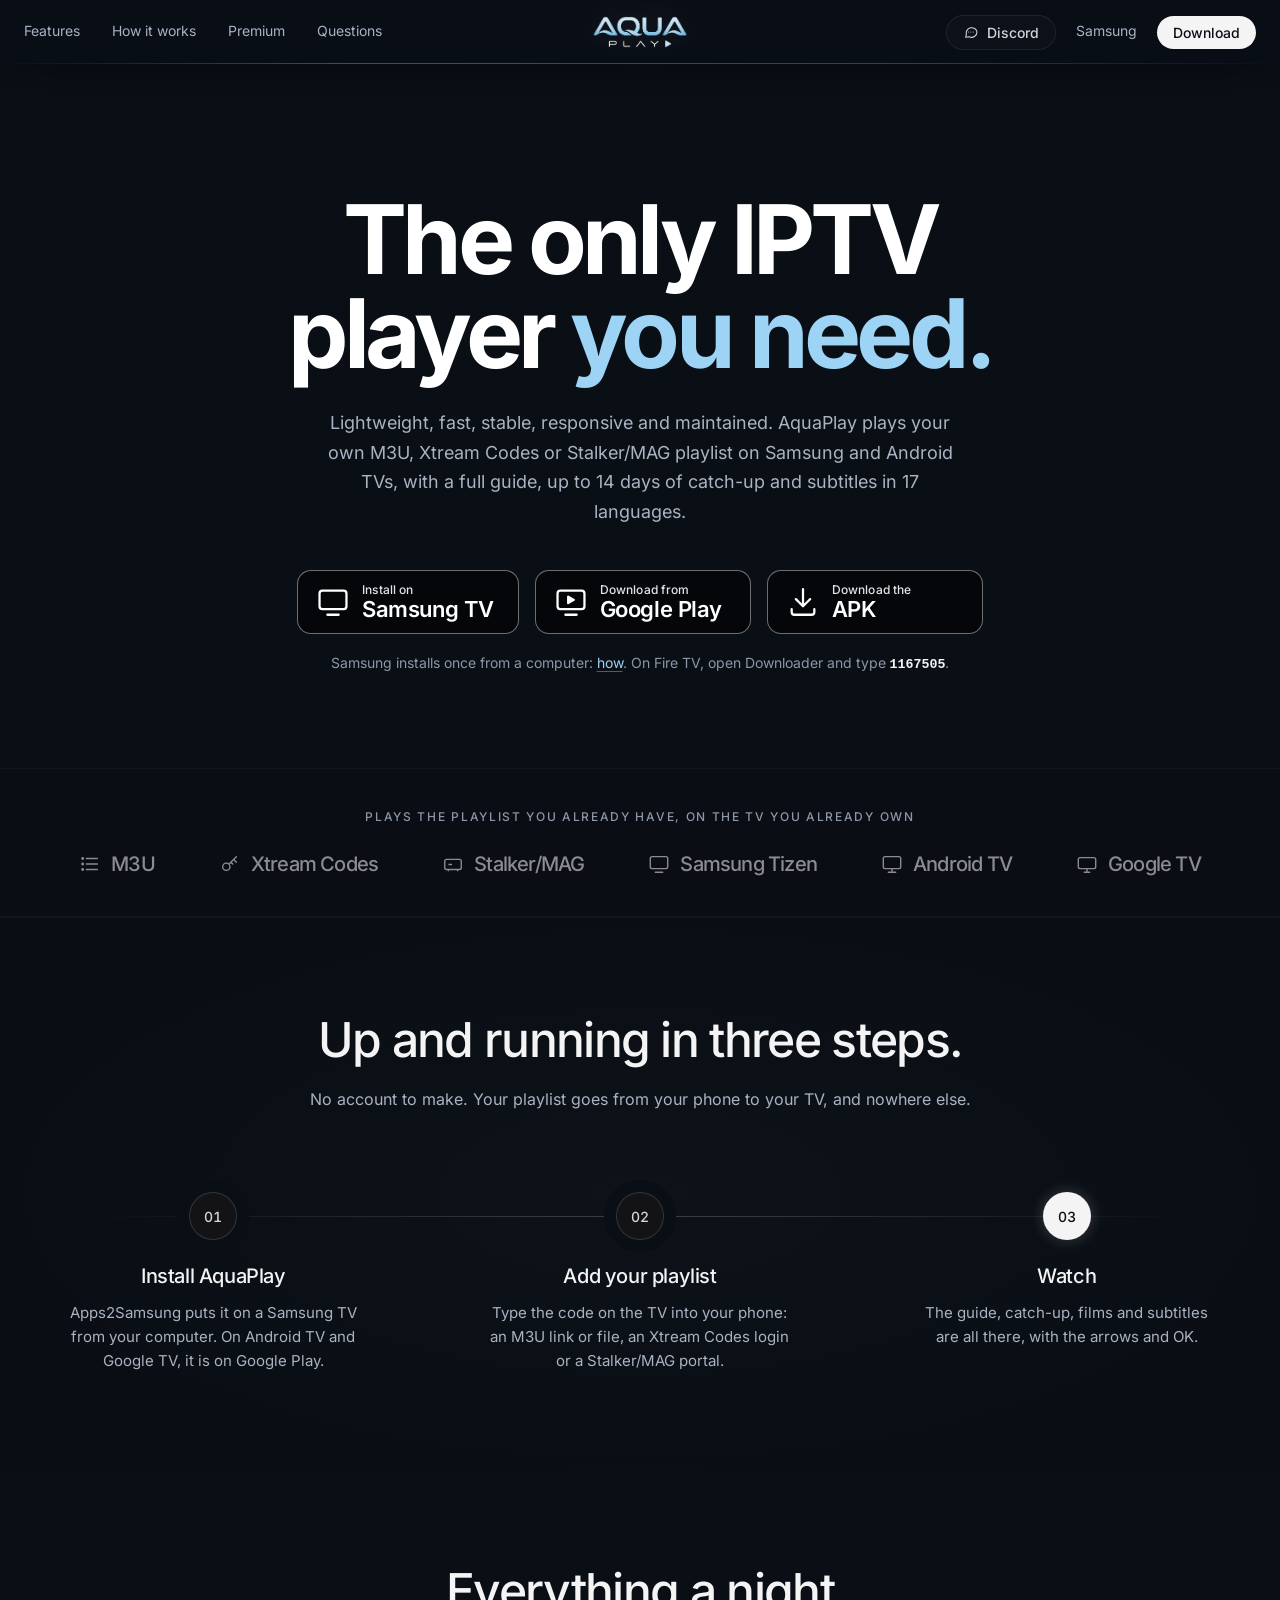
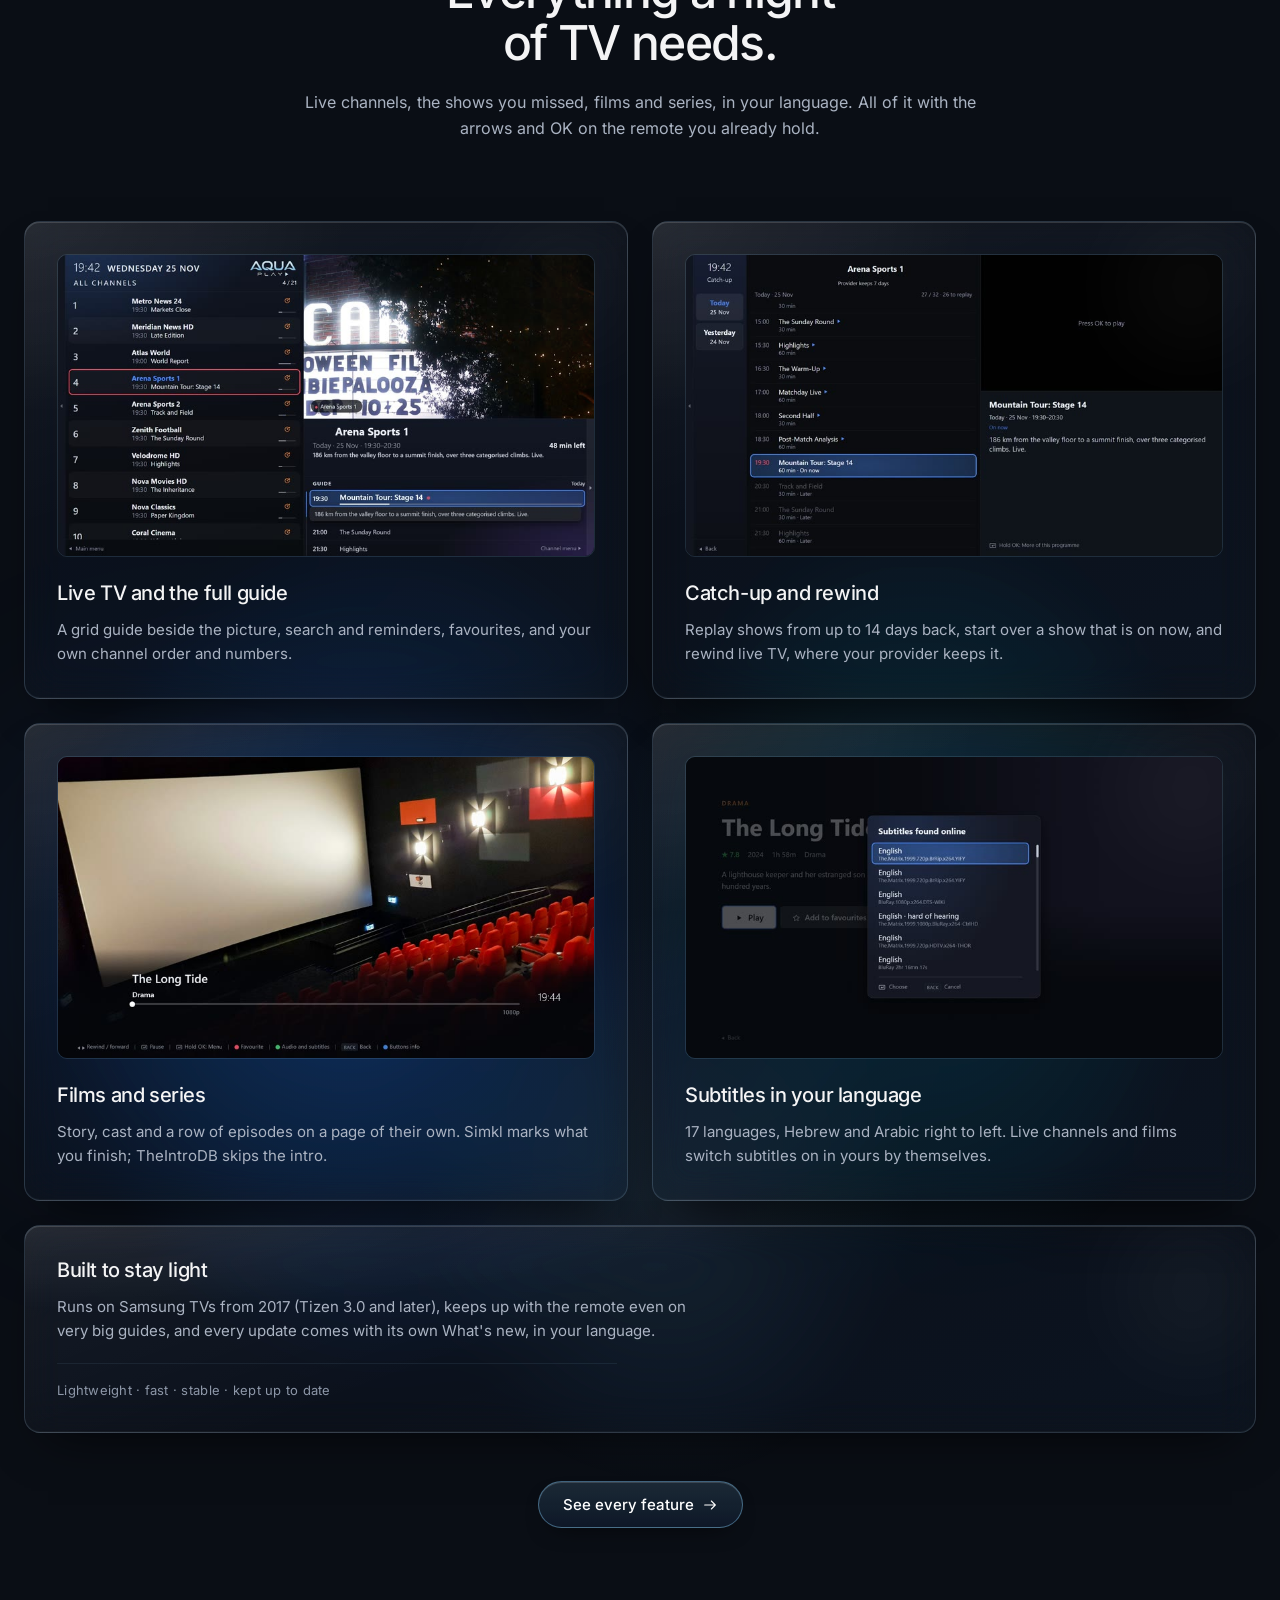
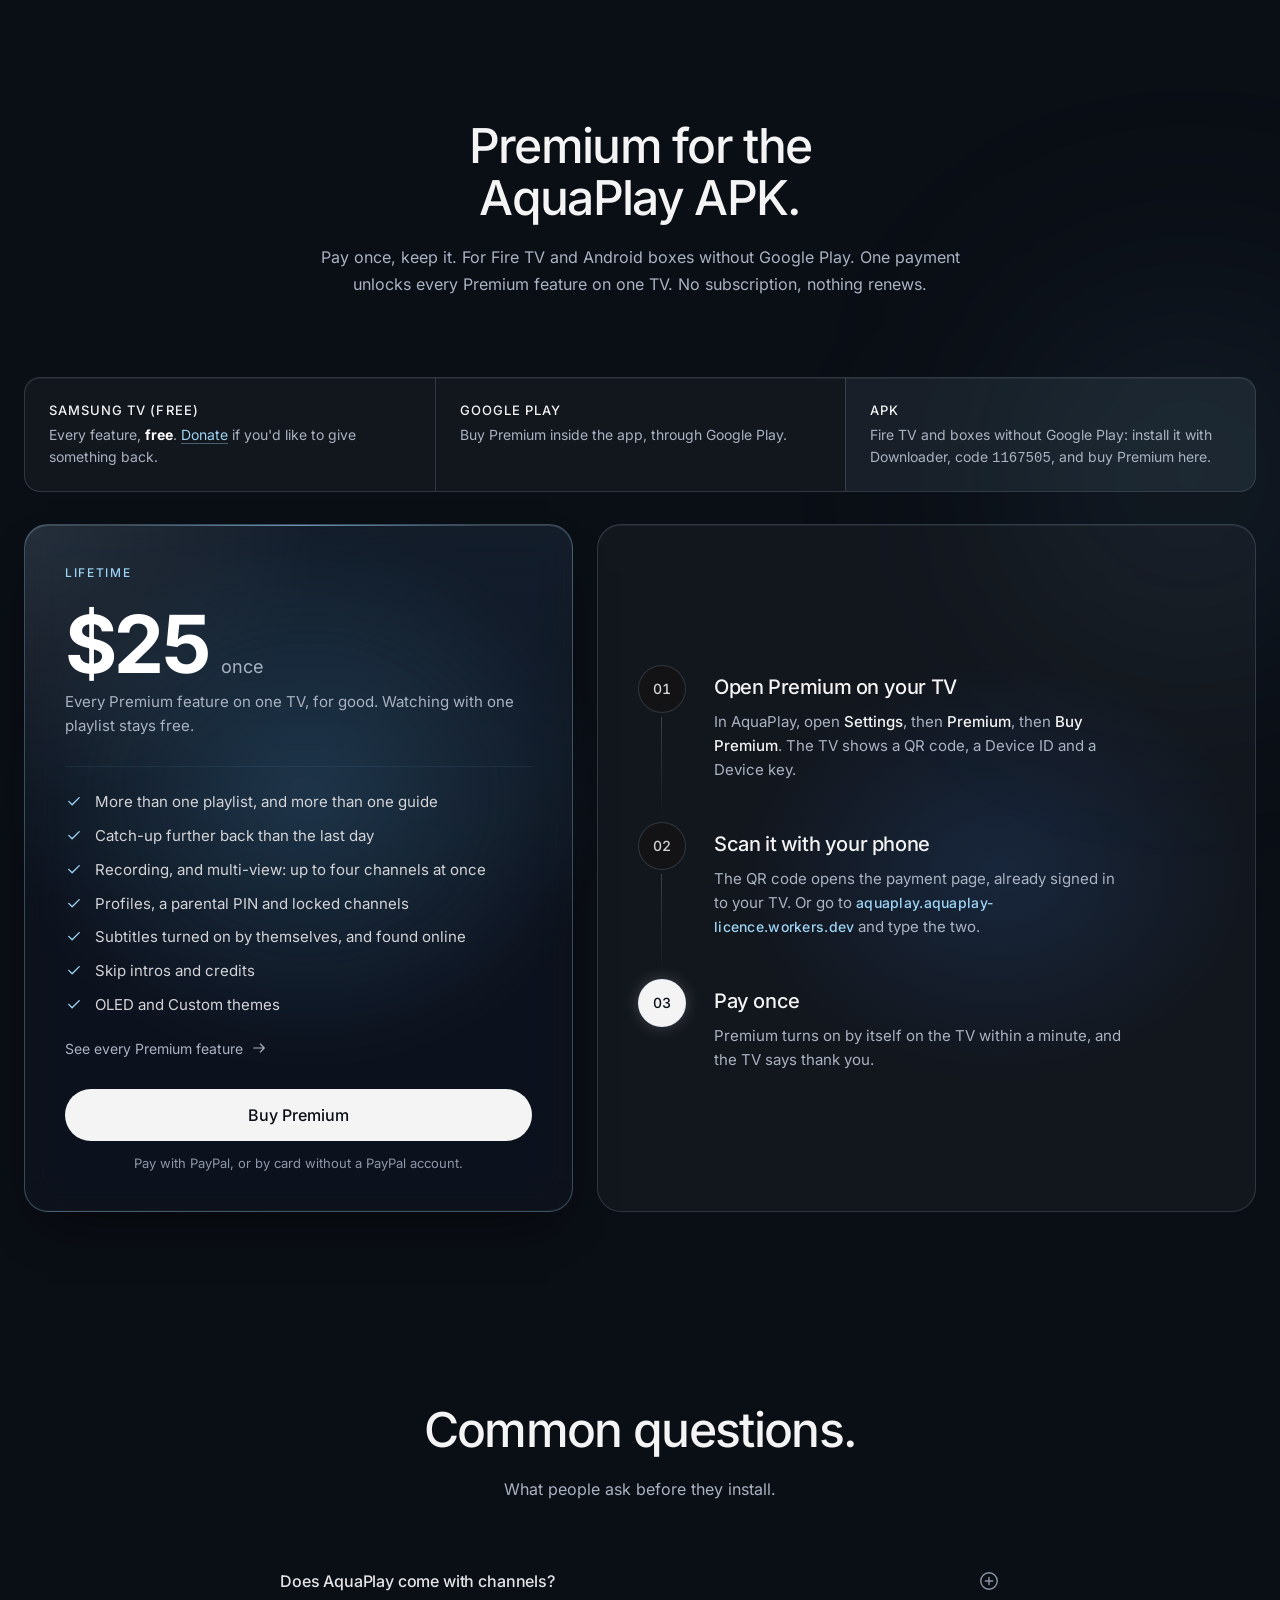
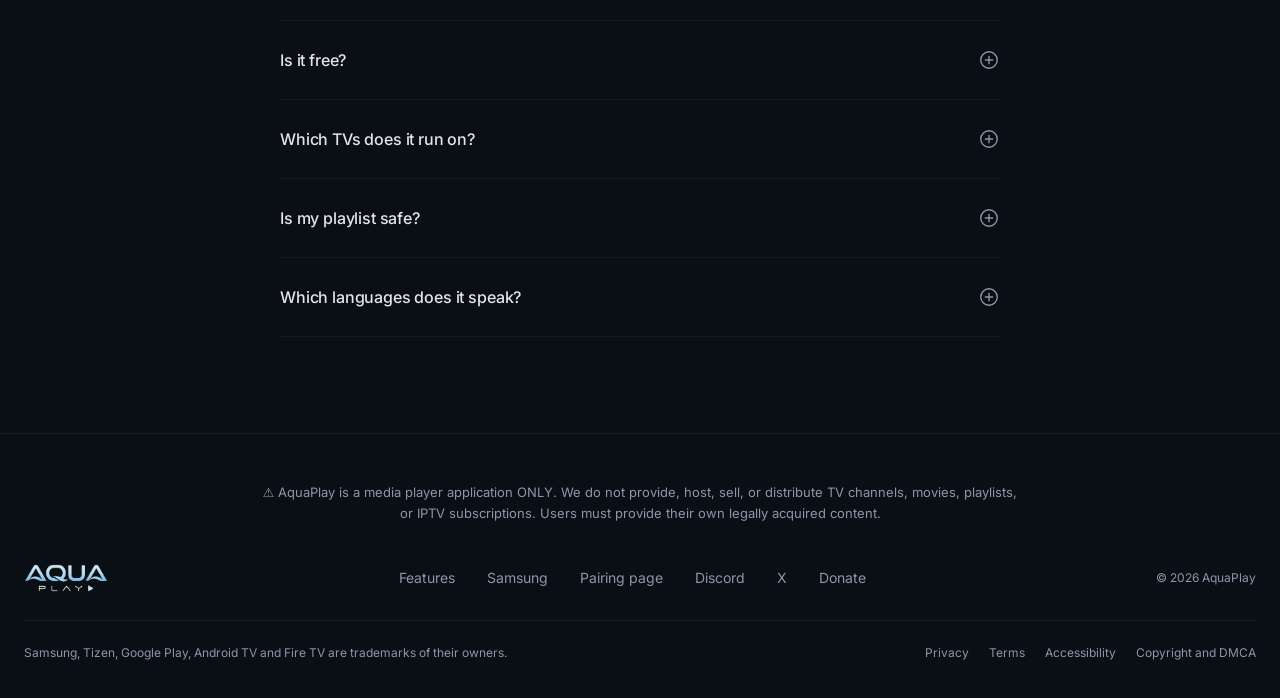
==== commit fe5dbc5f: "aquaplay.live: Samsung TV (free) in Premium, no hero screenshot The Samsung cell above the price rea" ====
--- a/index.html
+++ b/index.html
@@ -80,7 +80,6 @@
       </div>
       <p class="hero-note in" style="--d:.32s">Samsung installs once from a computer: <a href="samsung.html">how</a>. On Fire TV, open Downloader and type <code>1167505</code>.</p>
     </div>
-    <div class="frame-pic hero-shot in" style="--d:.4s"><img src="img/g/01-channels-1280.jpg" srcset="img/g/01-channels-800.jpg 800w, img/g/01-channels-1280.jpg 1280w, img/g/01-channels.jpg 1920w" sizes="(max-width: 1100px) 92vw, 1000px" alt="AquaPlay on a TV: the channel list with the guide beside the picture" width="1920" height="1080" fetchpriority="high"></div>
   </section>
 
   <section class="strip" aria-labelledby="strip-h">
@@ -161,7 +160,7 @@
       <p class="lead">Pay once, keep it. For Fire TV and Android boxes without Google Play. One payment unlocks every Premium feature on one TV. No subscription, nothing renews.</p>
     </div>
     <div class="where">
-      <div><b>Samsung TV</b>Every feature, free. <a href="https://ko-fi.com/devdolev">Donate</a> if you'd like to give something back.</div>
+      <div><b>Samsung TV (free)</b>Every feature, <strong>free</strong>. <a href="https://ko-fi.com/devdolev">Donate</a> if you'd like to give something back.</div>
       <div><b>Google Play</b>Buy Premium inside the app, through Google Play.</div>
       <div class="here"><b>APK</b>Fire TV and boxes without Google Play: install it with Downloader, code <code>1167505</code>, and buy Premium here.</div>
     </div>
--- a/aura.css
+++ b/aura.css
@@ -461,10 +461,10 @@
 .hero-note a { color: #9dd4f5; text-decoration: underline; text-underline-offset: 3px; text-decoration-color: rgba(157,212,245,.4); }
 .hero-note a:hover { text-decoration-color: currentColor; }
 .hero-note code { font: 600 .95em ui-monospace, "Cascadia Mono", Consolas, monospace; color: var(--ink); }
-.hero-shot { margin-top: 72px; box-shadow: 0 40px 80px -40px rgba(0,0,0,.9); }
 .card .shot { display: block; width: 100%; height: auto; aspect-ratio: 16 / 9; object-fit: cover; margin-bottom: 24px;
   border-radius: 10px; border: 1px solid var(--line2); }
 .card.wide { grid-column: 1 / -1; }
 .card.wide p { max-width: 70ch; }
 .card .facts { margin-top: 20px; padding-top: 16px; border-top: 1px solid var(--line); font-size: 13px; letter-spacing: .02em; color: var(--ink3); }
-@media (max-width: 767px) { .hero-shot { margin-top: 48px; } .hero .badge { width: 100%; } }
+.where strong { font-weight: 700; color: #fff; }
+@media (max-width: 767px) { .hero .badge { width: 100%; } }
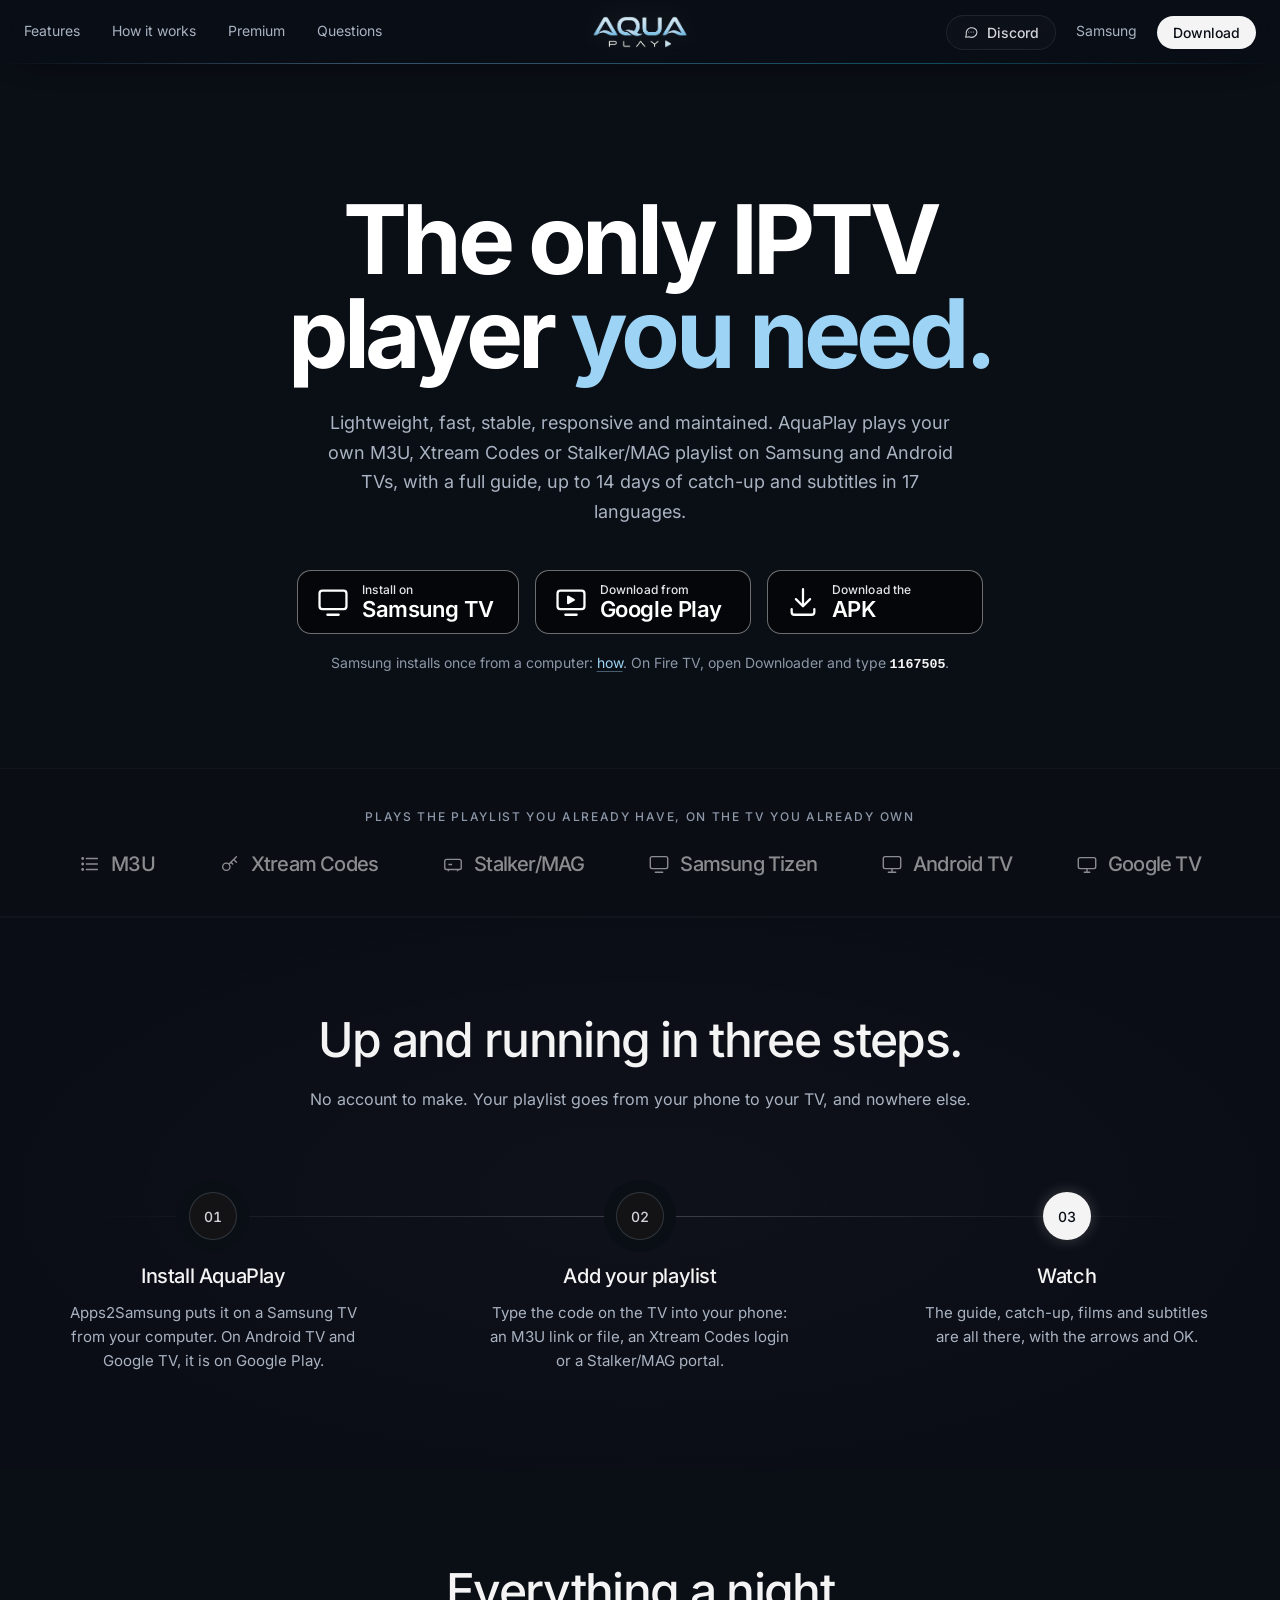
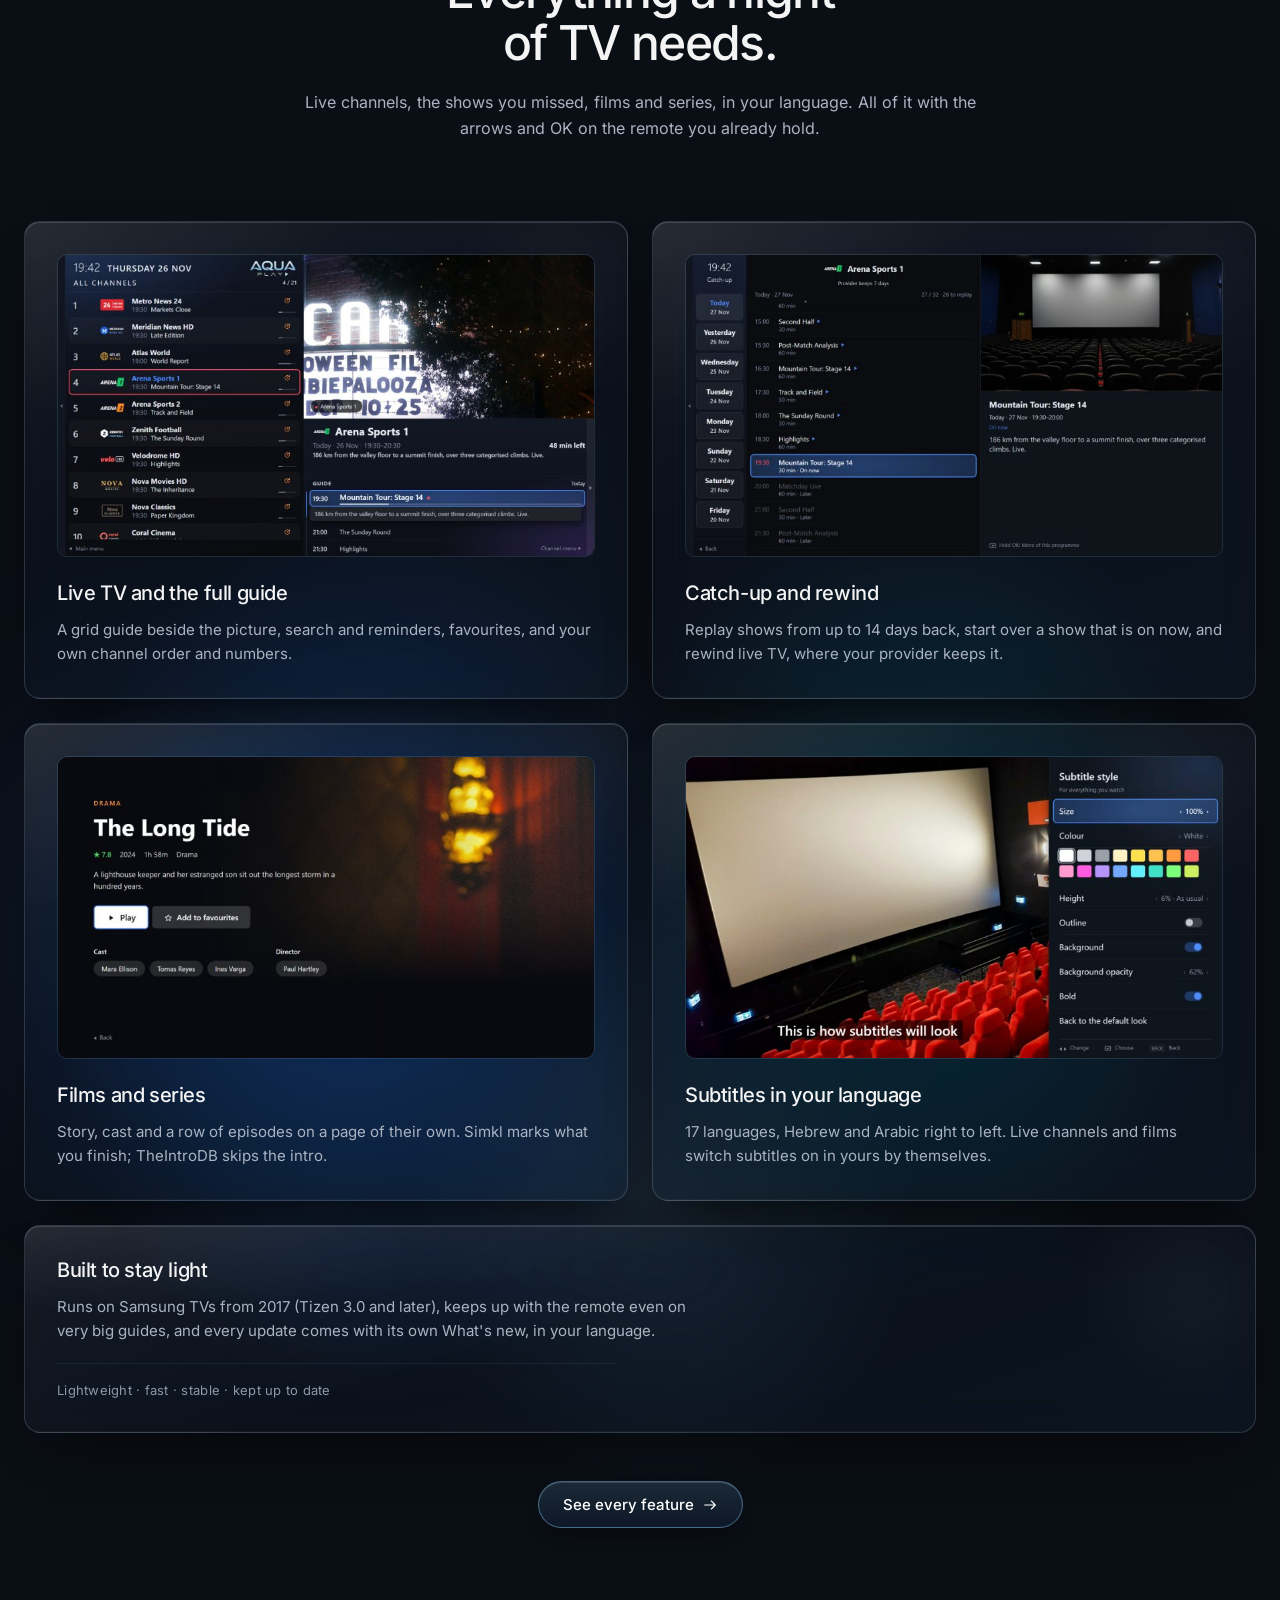
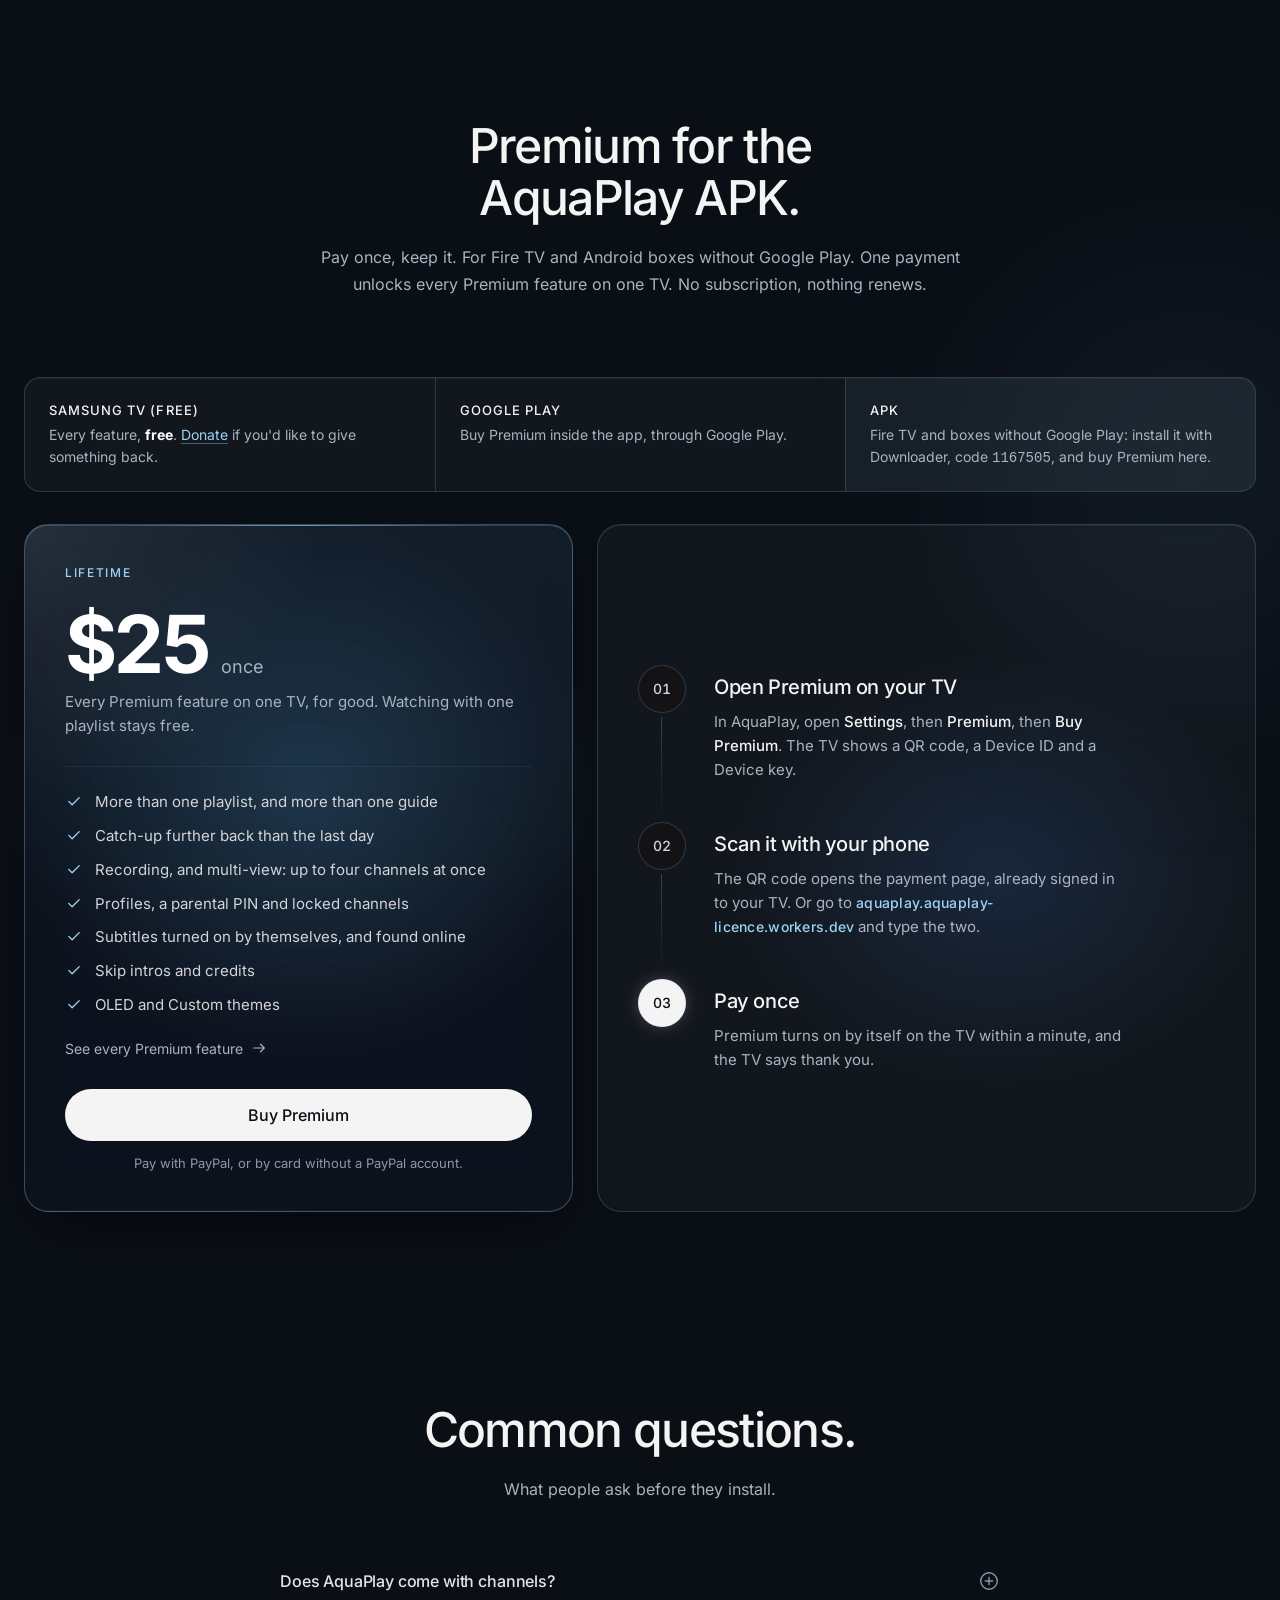
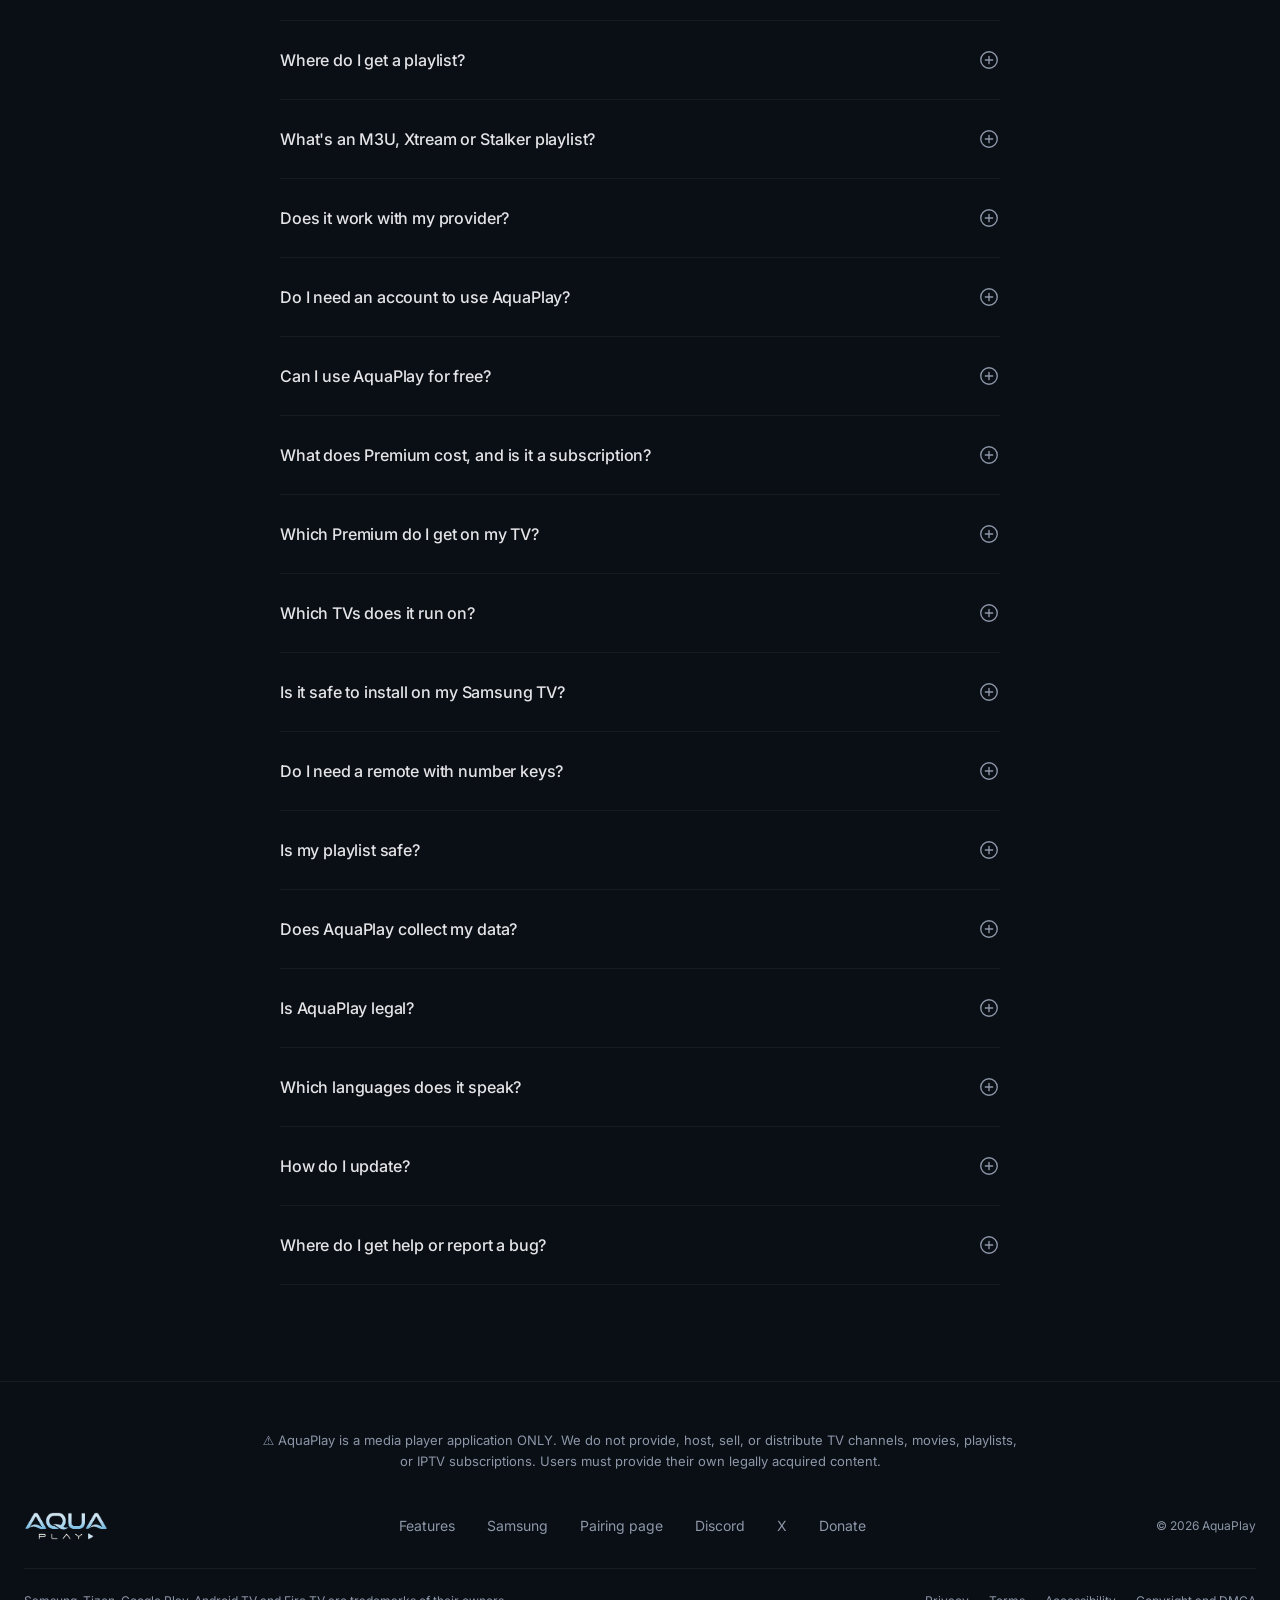
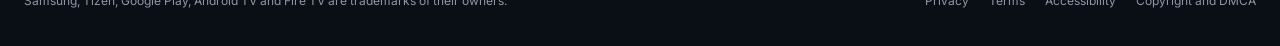
==== commit fa0c37ca: "aquaplay.live: new app screenshots, the .wgt downloads directly, more questions - Feature cards: the" ====
--- a/index.html
+++ b/index.html
@@ -124,22 +124,22 @@
     </div>
     <div class="cards">
       <div class="card" style="--c:var(--blue)"><span class="blob" aria-hidden="true"></span>
-        <img class="shot" src="img/g/03-schedule-800.jpg" srcset="img/g/03-schedule-800.jpg 800w, img/g/03-schedule-1280.jpg 1280w" sizes="(max-width: 900px) 92vw, 560px" alt="The guide in AquaPlay" width="1920" height="1080" loading="lazy" decoding="async">
+        <img class="shot" src="img/g/03-schedule-800.jpg" srcset="img/g/03-schedule-800.jpg 800w, img/g/03-schedule-1280.jpg 1280w" sizes="(max-width: 900px) 92vw, 560px" alt="The channel list with logos and the guide beside the picture" width="1920" height="1080" loading="lazy" decoding="async">
         <h3>Live TV and the full guide</h3>
         <p>A grid guide beside the picture, search and reminders, favourites, and your own channel order and numbers.</p>
       </div>
       <div class="card" style="--c:var(--sky)"><span class="blob" aria-hidden="true"></span>
-        <img class="shot" src="img/g/05-catch-up-800.jpg" srcset="img/g/05-catch-up-800.jpg 800w, img/g/05-catch-up-1280.jpg 1280w" sizes="(max-width: 900px) 92vw, 560px" alt="Catch-up in AquaPlay" width="1920" height="1080" loading="lazy" decoding="async">
+        <img class="shot" src="img/g/05-catch-up-800.jpg" srcset="img/g/05-catch-up-800.jpg 800w, img/g/05-catch-up-1280.jpg 1280w" sizes="(max-width: 900px) 92vw, 560px" alt="Catch-up in AquaPlay: every day the provider keeps, down the left" width="1920" height="1080" loading="lazy" decoding="async">
         <h3>Catch-up and rewind</h3>
         <p>Replay shows from up to 14 days back, start over a show that is on now, and rewind live TV, where your provider keeps it.</p>
       </div>
       <div class="card" style="--c:var(--teal)"><span class="blob" aria-hidden="true"></span>
-        <img class="shot" src="img/g/99-film-paused-800.jpg" srcset="img/g/99-film-paused-800.jpg 800w, img/g/99-film-paused-1280.jpg 1280w" sizes="(max-width: 900px) 92vw, 560px" alt="A film paused in AquaPlay" width="1920" height="1080" loading="lazy" decoding="async">
+        <img class="shot" src="img/g/122-film-details-800.jpg" srcset="img/g/122-film-details-800.jpg 800w, img/g/122-film-details-1280.jpg 1280w" sizes="(max-width: 900px) 92vw, 560px" alt="A film's own page in AquaPlay: story, cast and Play" width="1920" height="1080" loading="lazy" decoding="async">
         <h3>Films and series</h3>
         <p>Story, cast and a row of episodes on a page of their own. Simkl marks what you finish; TheIntroDB skips the intro.</p>
       </div>
       <div class="card" style="--c:var(--blue)"><span class="blob" aria-hidden="true"></span>
-        <img class="shot" src="img/g/93-subtitles-found-online-800.jpg" srcset="img/g/93-subtitles-found-online-800.jpg 800w, img/g/93-subtitles-found-online-1280.jpg 1280w" sizes="(max-width: 900px) 92vw, 560px" alt="Subtitles found online in AquaPlay" width="1920" height="1080" loading="lazy" decoding="async">
+        <img class="shot" src="img/g/119-film-subtitles-menu-800.jpg" srcset="img/g/119-film-subtitles-menu-800.jpg 800w, img/g/119-film-subtitles-menu-1280.jpg 1280w" sizes="(max-width: 900px) 92vw, 560px" alt="The subtitle style menu in AquaPlay: size, colour, height, outline and background, with a preview line" width="1920" height="1080" loading="lazy" decoding="async">
         <h3>Subtitles in your language</h3>
         <p>17 languages, Hebrew and Arabic right to left. Live channels and films switch subtitles on in yours by themselves.</p>
       </div>
@@ -209,16 +209,56 @@
         <p>No. AquaPlay is a player only. It plays the playlist you bring from your own provider: an M3U link or file, an Xtream Codes login, or a Stalker/MAG portal.</p>
       </details>
       <details>
-        <summary>Is it free?<svg viewBox="0 0 24 24" fill="none" stroke="currentColor" stroke-width="1.5" stroke-linecap="round" aria-hidden="true"><circle cx="12" cy="12" r="9"/><path d="M12 8v8M8 12h8"/></svg></summary>
-        <p>On Samsung, yes, with every feature. On Android TV, watching with one playlist is free. Premium is bought in the app on Google Play, or <a class="inline" href="#premium">here</a> for the APK: $25 once.</p>
+        <summary>Where do I get a playlist?<svg viewBox="0 0 24 24" fill="none" stroke="currentColor" stroke-width="1.5" stroke-linecap="round" aria-hidden="true"><circle cx="12" cy="12" r="9"/><path d="M12 8v8M8 12h8"/></svg></summary>
+        <p>AquaPlay doesn't provide one. Use the M3U link, Xtream Codes login or Stalker/MAG portal from your own provider, or your own files.</p>
+      </details>
+      <details>
+        <summary>What's an M3U, Xtream or Stalker playlist?<svg viewBox="0 0 24 24" fill="none" stroke="currentColor" stroke-width="1.5" stroke-linecap="round" aria-hidden="true"><circle cx="12" cy="12" r="9"/><path d="M12 8v8M8 12h8"/></svg></summary>
+        <p>Three ways providers hand out channels. <b>M3U</b> is a link or a file that lists every channel. <b>Xtream Codes</b> is a server address with a user name and password. <b>Stalker/MAG</b> is a portal address that knows your TV by its MAC address. AquaPlay plays all three.</p>
+      </details>
+      <details>
+        <summary>Does it work with my provider?<svg viewBox="0 0 24 24" fill="none" stroke="currentColor" stroke-width="1.5" stroke-linecap="round" aria-hidden="true"><circle cx="12" cy="12" r="9"/><path d="M12 8v8M8 12h8"/></svg></summary>
+        <p>If your provider gives you an M3U link, an Xtream Codes login or a Stalker/MAG portal, yes.</p>
+      </details>
+      <details>
+        <summary>Do I need an account to use AquaPlay?<svg viewBox="0 0 24 24" fill="none" stroke="currentColor" stroke-width="1.5" stroke-linecap="round" aria-hidden="true"><circle cx="12" cy="12" r="9"/><path d="M12 8v8M8 12h8"/></svg></summary>
+        <p>No. Your playlist goes from your phone to your TV, and nowhere else.</p>
+      </details>
+      <details>
+        <summary>Can I use AquaPlay for free?<svg viewBox="0 0 24 24" fill="none" stroke="currentColor" stroke-width="1.5" stroke-linecap="round" aria-hidden="true"><circle cx="12" cy="12" r="9"/><path d="M12 8v8M8 12h8"/></svg></summary>
+        <p>Yes. On Samsung TVs every feature is free. On Android TV, Google TV and the APK, watching with one playlist is free, with the full guide, catch-up from the last day, films and series, and subtitles. Premium adds more playlists, recording, multi-view, profiles and more.</p>
+      </details>
+      <details>
+        <summary>What does Premium cost, and is it a subscription?<svg viewBox="0 0 24 24" fill="none" stroke="currentColor" stroke-width="1.5" stroke-linecap="round" aria-hidden="true"><circle cx="12" cy="12" r="9"/><path d="M12 8v8M8 12h8"/></svg></summary>
+        <p>$25 once, for good, for the AquaPlay APK. It isn't a subscription: nothing renews.</p>
+      </details>
+      <details>
+        <summary>Which Premium do I get on my TV?<svg viewBox="0 0 24 24" fill="none" stroke="currentColor" stroke-width="1.5" stroke-linecap="round" aria-hidden="true"><circle cx="12" cy="12" r="9"/><path d="M12 8v8M8 12h8"/></svg></summary>
+        <p>It depends on where AquaPlay came from. On a Samsung TV, every feature is free, so there is nothing to buy. Installed from Google Play, you buy Premium inside the app, through Google Play. Installed as the APK from this website (Fire TV and other boxes), you buy it <a class="inline" href="#premium">here</a>: $25 once.</p>
       </details>
       <details>
         <summary>Which TVs does it run on?<svg viewBox="0 0 24 24" fill="none" stroke="currentColor" stroke-width="1.5" stroke-linecap="round" aria-hidden="true"><circle cx="12" cy="12" r="9"/><path d="M12 8v8M8 12h8"/></svg></summary>
-        <p>Samsung TVs from 2017 (Tizen 3.0 or later), and Android TV and Google TV sets and boxes.</p>
+        <p>Samsung TVs from 2017 (Tizen 3.0 or later), Android TV and Google TV sets and boxes, and Fire TV and other boxes with the APK.</p>
+      </details>
+      <details>
+        <summary>Is it safe to install on my Samsung TV?<svg viewBox="0 0 24 24" fill="none" stroke="currentColor" stroke-width="1.5" stroke-linecap="round" aria-hidden="true"><circle cx="12" cy="12" r="9"/><path d="M12 8v8M8 12h8"/></svg></summary>
+        <p>Yes. Apps2Samsung installs AquaPlay like any developer's app. Apart from Developer mode, nothing on the TV changes, and you can delete AquaPlay at any time like any other app.</p>
+      </details>
+      <details>
+        <summary>Do I need a remote with number keys?<svg viewBox="0 0 24 24" fill="none" stroke="currentColor" stroke-width="1.5" stroke-linecap="round" aria-hidden="true"><circle cx="12" cy="12" r="9"/><path d="M12 8v8M8 12h8"/></svg></summary>
+        <p>No. AquaPlay is built for remotes with and without number keys: everything works with the arrows and OK.</p>
       </details>
       <details>
         <summary>Is my playlist safe?<svg viewBox="0 0 24 24" fill="none" stroke="currentColor" stroke-width="1.5" stroke-linecap="round" aria-hidden="true"><circle cx="12" cy="12" r="9"/><path d="M12 8v8M8 12h8"/></svg></summary>
-        <p>You add it from your phone, and it is encrypted on the phone before anything leaves it. Only your TV can read it.</p>
+        <p>Yes. You add it from your phone, and it is encrypted on the phone before anything leaves it. Only your TV can read it.</p>
+      </details>
+      <details>
+        <summary>Does AquaPlay collect my data?<svg viewBox="0 0 24 24" fill="none" stroke="currentColor" stroke-width="1.5" stroke-linecap="round" aria-hidden="true"><circle cx="12" cy="12" r="9"/><path d="M12 8v8M8 12h8"/></svg></summary>
+        <p>No. Your playlists and what you watch stay on your TV: we don't log, track or upload them. The details are in the <a class="inline" href="privacy.html">Privacy policy</a>.</p>
+      </details>
+      <details>
+        <summary>Is AquaPlay legal?<svg viewBox="0 0 24 24" fill="none" stroke="currentColor" stroke-width="1.5" stroke-linecap="round" aria-hidden="true"><circle cx="12" cy="12" r="9"/><path d="M12 8v8M8 12h8"/></svg></summary>
+        <p>Yes. AquaPlay is a media player only. It doesn't provide, host or sell channels, films or playlists; you play your own, legally acquired content.</p>
       </details>
       <details>
         <summary>Which languages does it speak?<svg viewBox="0 0 24 24" fill="none" stroke="currentColor" stroke-width="1.5" stroke-linecap="round" aria-hidden="true"><circle cx="12" cy="12" r="9"/><path d="M12 8v8M8 12h8"/></svg></summary>
@@ -227,6 +267,14 @@
           <li>English</li><li>Spanish</li><li>French</li><li>German</li><li>Portuguese (Brazil)</li><li>Italian</li><li>Polish</li><li>Russian</li><li>Hindi</li>
           <li>Japanese</li><li>Korean</li><li>Hebrew</li><li>Arabic</li><li>Chinese (Simplified)</li><li>Turkish</li><li>Finnish</li><li>Vietnamese</li>
         </ul>
+      </details>
+      <details>
+        <summary>How do I update?<svg viewBox="0 0 24 24" fill="none" stroke="currentColor" stroke-width="1.5" stroke-linecap="round" aria-hidden="true"><circle cx="12" cy="12" r="9"/><path d="M12 8v8M8 12h8"/></svg></summary>
+        <p>On Samsung, AquaPlay tells you when a new version is out and, from 1.0.54, updates itself. On Google Play, the Play Store updates it as usual. For the APK, download the <a class="inline" href="https://github.com/AquaPlayIPTV/aquaplay-android/releases/latest/download/AquaPlay.apk">new AquaPlay.apk</a> (Downloader code <code>1167505</code>) and install it over the old one; your playlists and settings stay.</p>
+      </details>
+      <details>
+        <summary>Where do I get help or report a bug?<svg viewBox="0 0 24 24" fill="none" stroke="currentColor" stroke-width="1.5" stroke-linecap="round" aria-hidden="true"><circle cx="12" cy="12" r="9"/><path d="M12 8v8M8 12h8"/></svg></summary>
+        <p>Ask on the <a class="inline" href="https://discord.gg/5A5mDrwK8w">AquaPlay Discord</a>, or open an issue on GitHub for <a class="inline" href="https://github.com/AquaPlayIPTV/aquaplay-samsung/issues">Samsung</a> or <a class="inline" href="https://github.com/AquaPlayIPTV/aquaplay-android/issues">Android</a>. When something goes wrong, the TV can show a code that opens a crash report on your phone, to send with a word about what happened.</p>
       </details>
     </div>
   </section>
--- a/aura.css
+++ b/aura.css
@@ -468,3 +468,8 @@
 .card .facts { margin-top: 20px; padding-top: 16px; border-top: 1px solid var(--line); font-size: 13px; letter-spacing: .02em; color: var(--ink3); }
 .where strong { font-weight: 700; color: #fff; }
 @media (max-width: 767px) { .hero .badge { width: 100%; } }
+details p code { font: 600 .95em ui-monospace, "Cascadia Mono", Consolas, monospace; color: var(--ink); }
+details p b { color: var(--ink); font-weight: 600; }
+/* The entrance runs once and then lets go (backwards, not both): an element left holding a finished animation
+   with a blur in it can vanish on some phone browsers after a jump down the page and back (owner, 26 Nov). */
+.in { animation-fill-mode: backwards; }
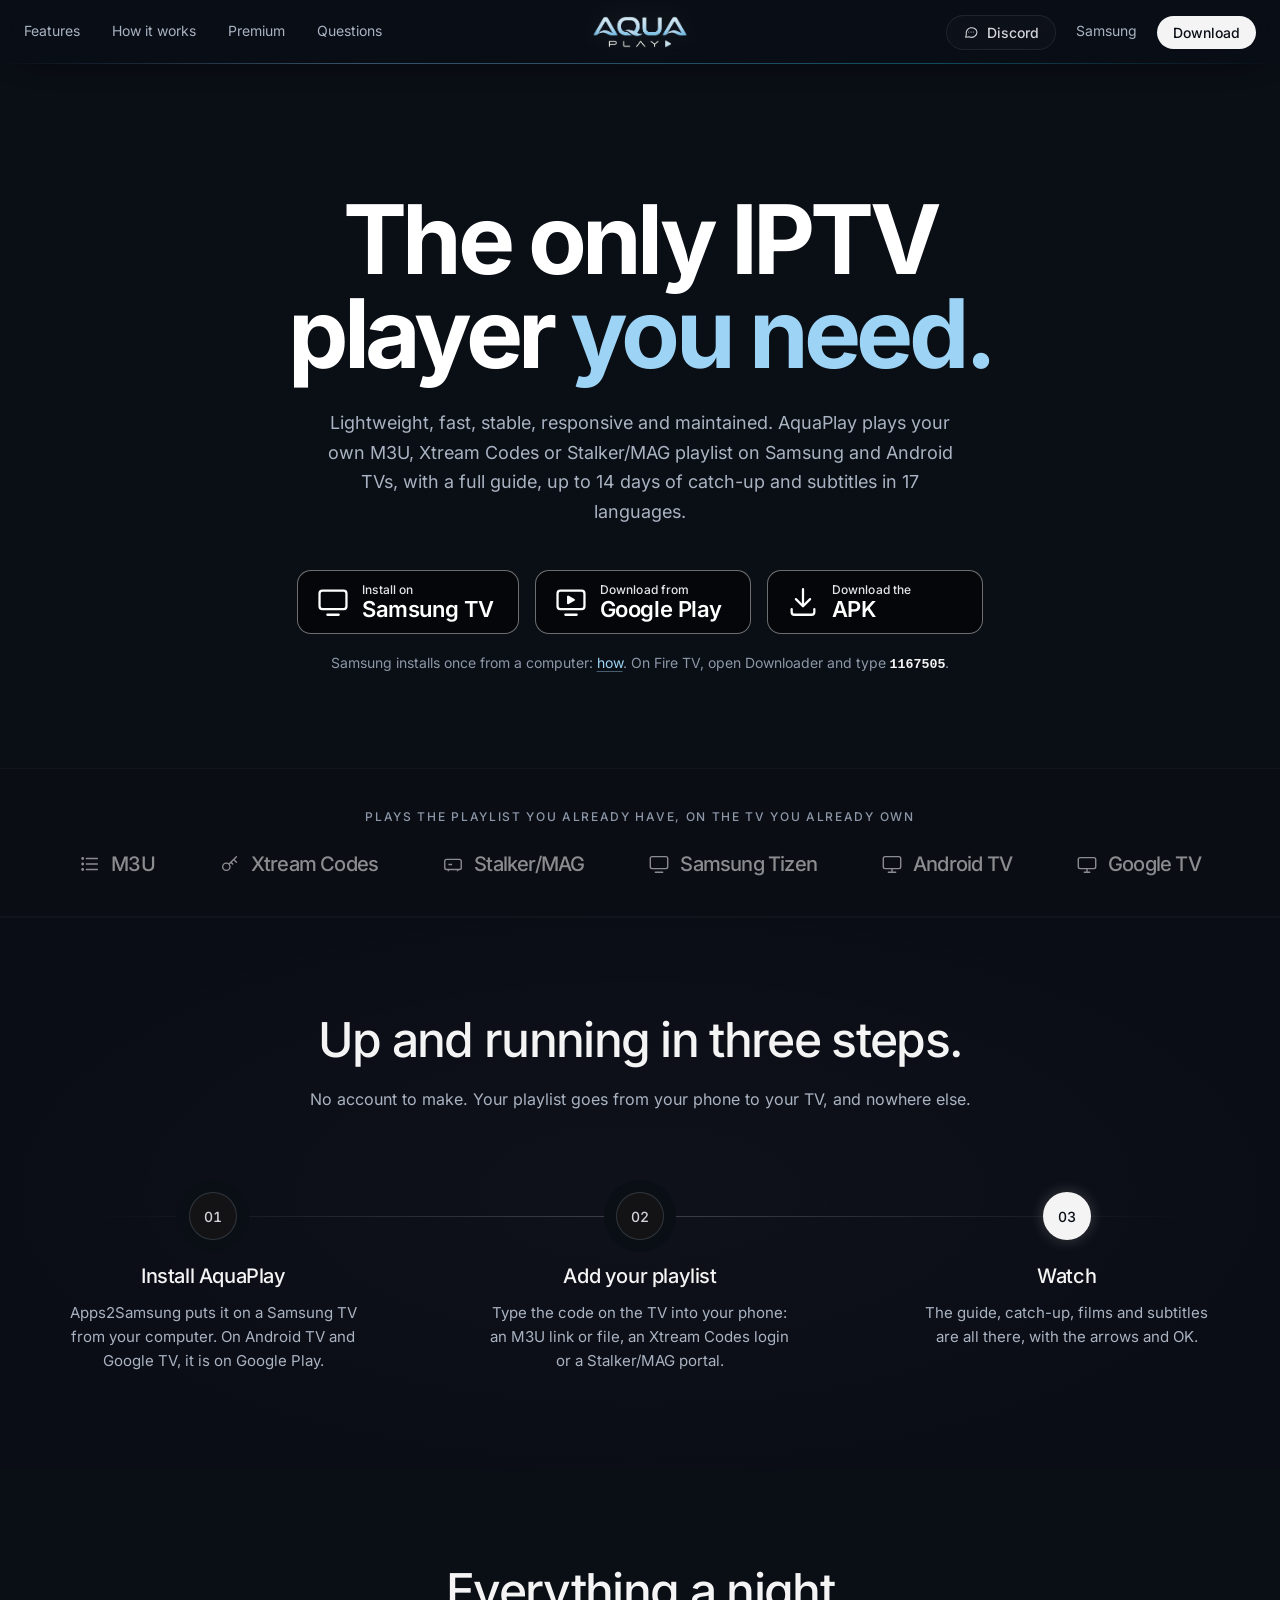
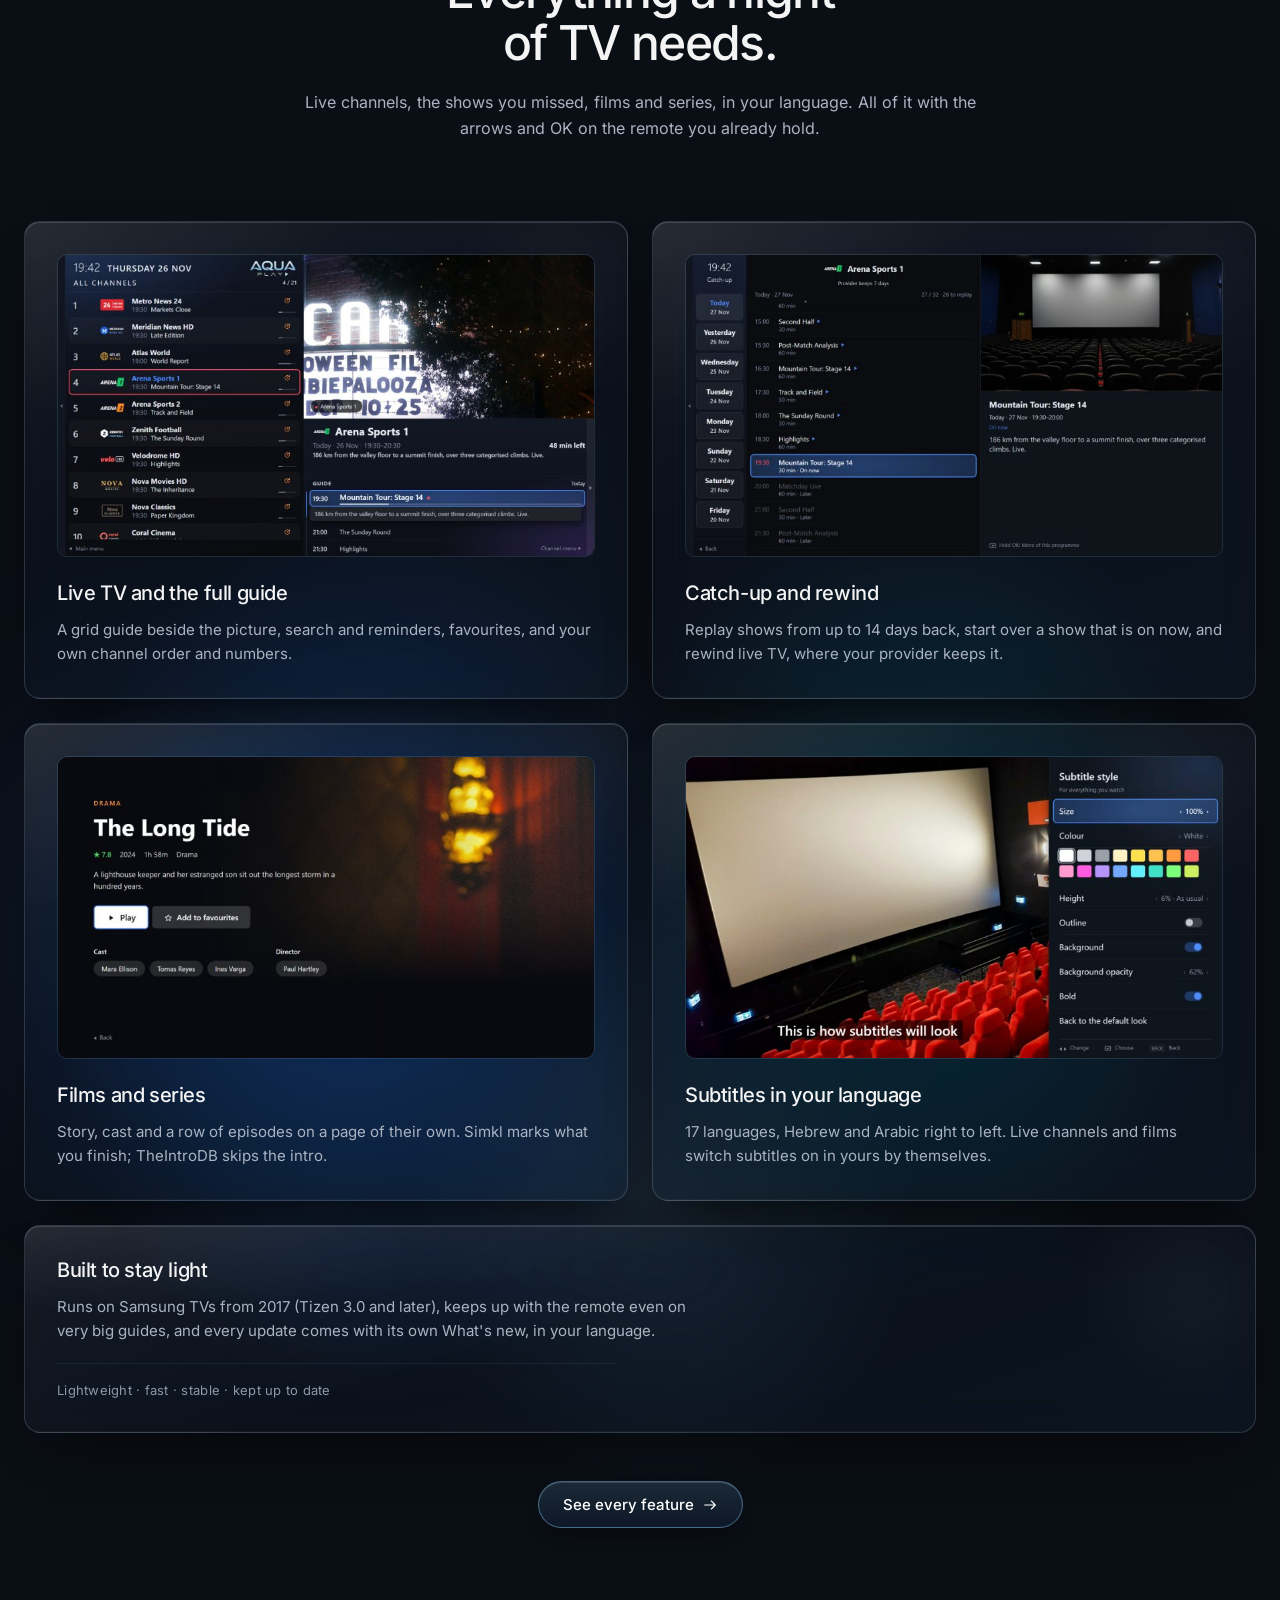
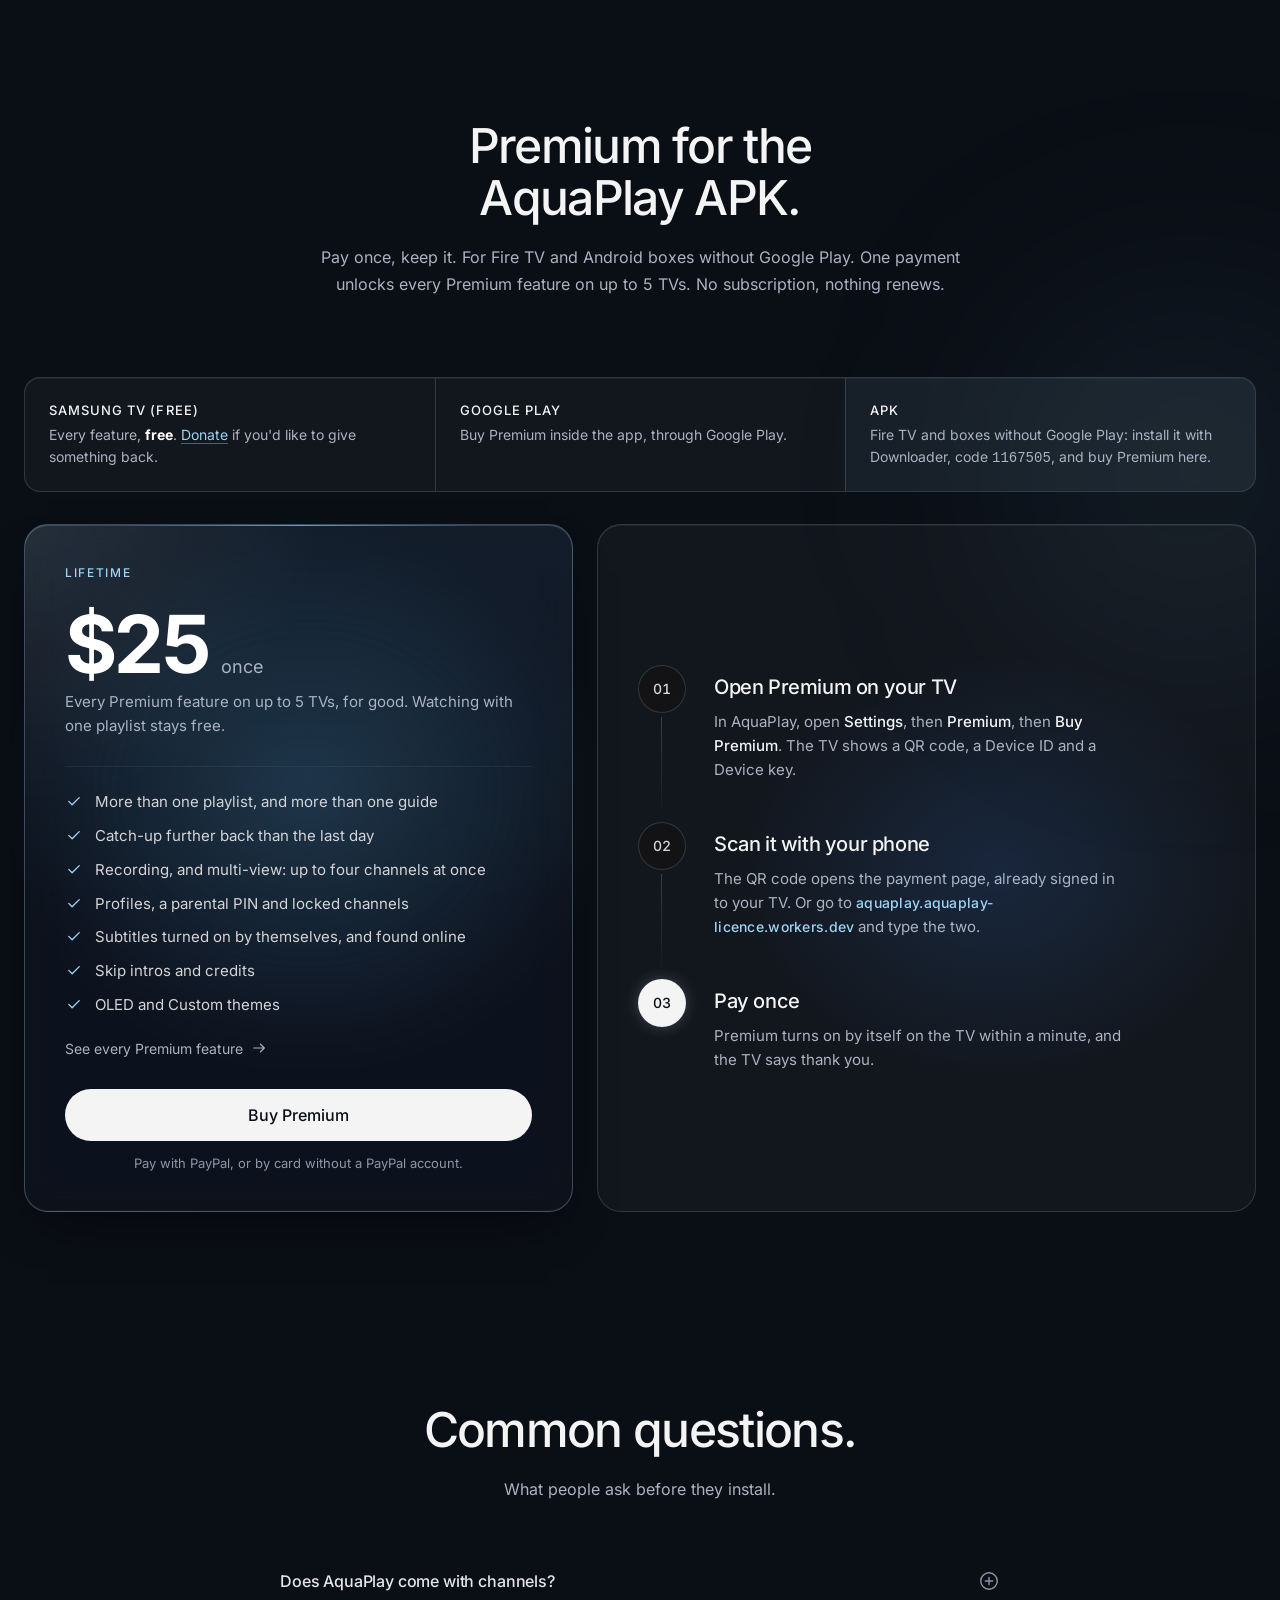
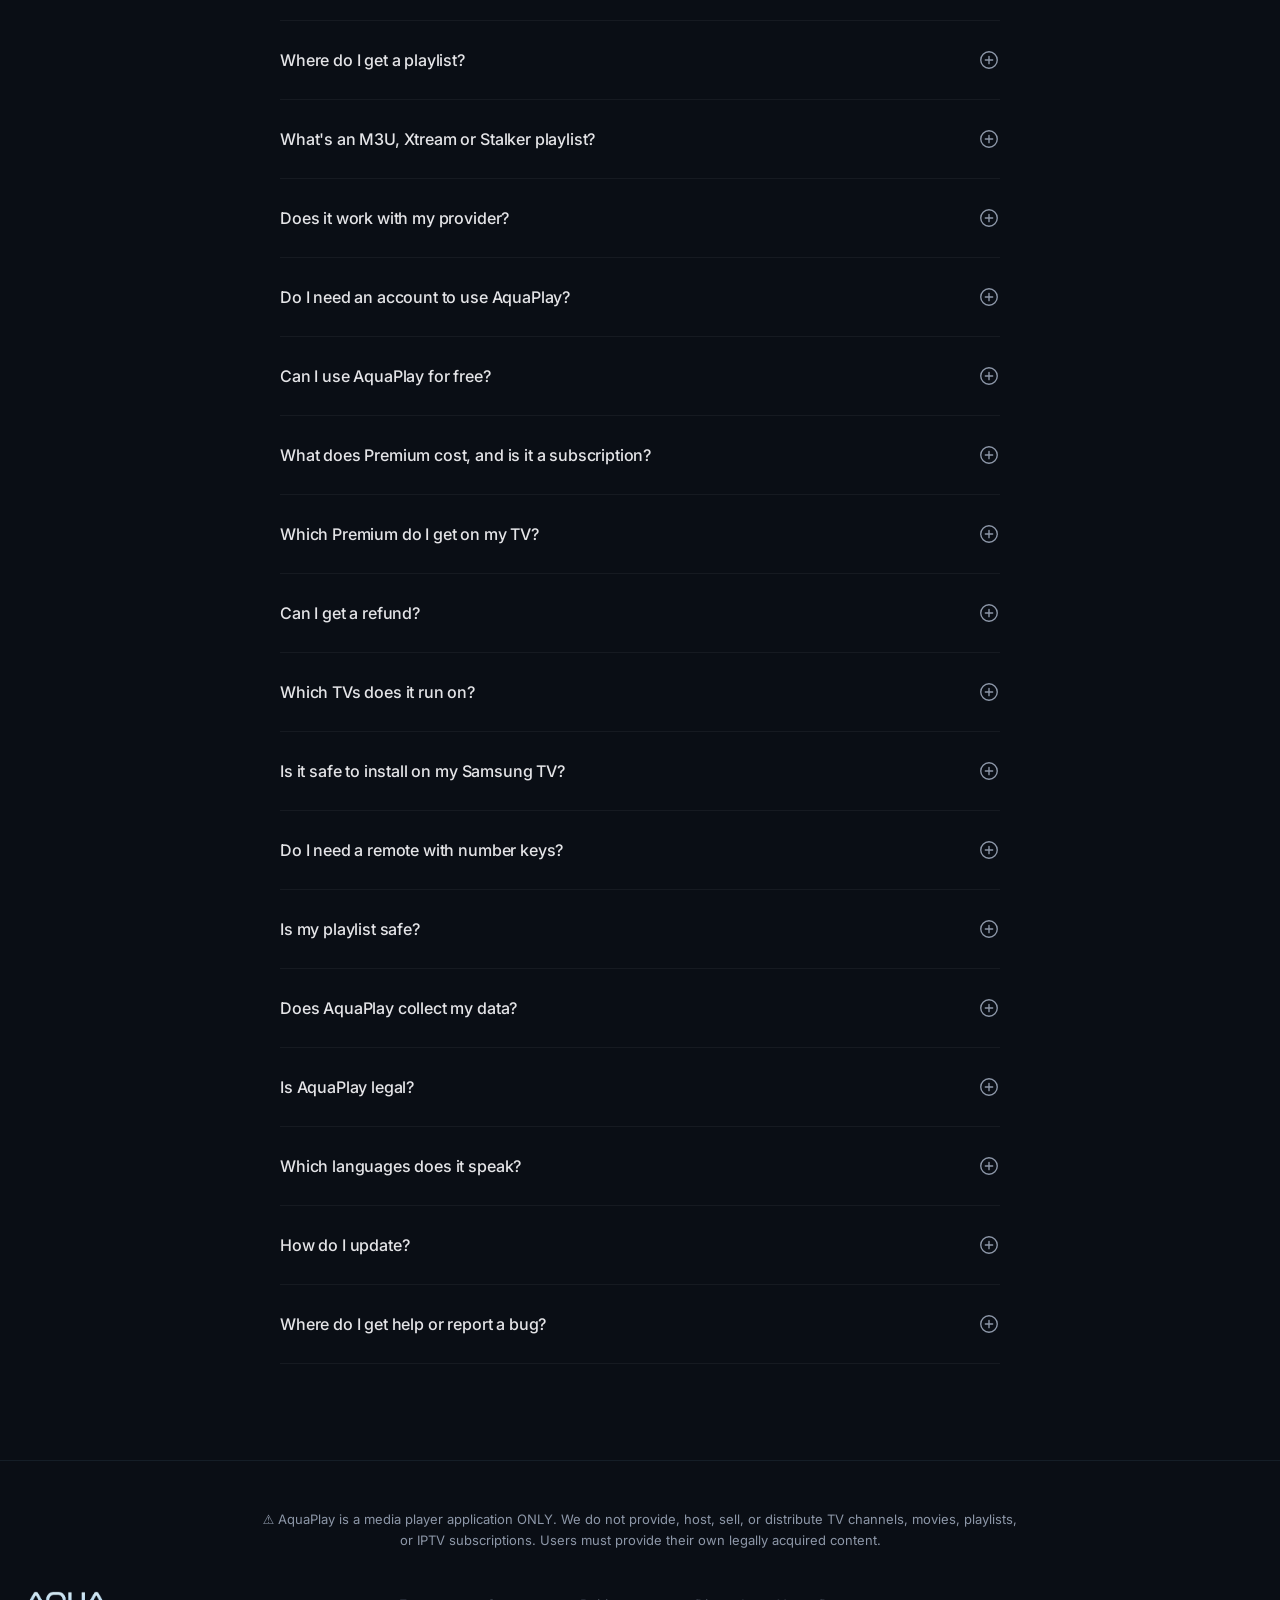
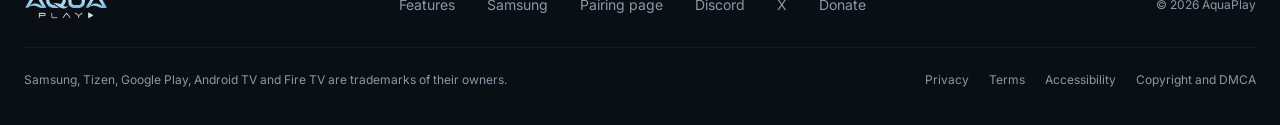
==== commit f50e7de4: "aquaplay.live: APK Premium covers up to 5 TVs; a refund isn't guaranteed, but you can apply for one" ====
--- a/index.html
+++ b/index.html
@@ -157,7 +157,7 @@
     <div class="orb" style="top:20%;right:-8%;background:rgba(var(--sky),.07)" aria-hidden="true"></div>
     <div class="head center">
       <h2 id="prem-h">Premium for the AquaPlay APK.</h2>
-      <p class="lead">Pay once, keep it. For Fire TV and Android boxes without Google Play. One payment unlocks every Premium feature on one TV. No subscription, nothing renews.</p>
+      <p class="lead">Pay once, keep it. For Fire TV and Android boxes without Google Play. One payment unlocks every Premium feature on up to 5 TVs. No subscription, nothing renews.</p>
     </div>
     <div class="where">
       <div><b>Samsung TV (free)</b>Every feature, <strong>free</strong>. <a href="https://ko-fi.com/devdolev">Donate</a> if you'd like to give something back.</div>
@@ -168,7 +168,7 @@
       <div class="price">
         <p class="tag">Lifetime</p>
         <p class="amount"><b>$25</b><span>once</span></p>
-        <p class="per">Every Premium feature on one TV, for good. Watching with one playlist stays free.</p>
+        <p class="per">Every Premium feature on up to 5 TVs, for good. Watching with one playlist stays free.</p>
         <ul class="ticks">
           <li><svg viewBox="0 0 24 24" fill="none" stroke="currentColor" stroke-width="1.8" stroke-linecap="round" stroke-linejoin="round" aria-hidden="true"><path d="m5 12.5 4.5 4.5L19 7.5"/></svg>More than one playlist, and more than one guide</li>
           <li><svg viewBox="0 0 24 24" fill="none" stroke="currentColor" stroke-width="1.8" stroke-linecap="round" stroke-linejoin="round" aria-hidden="true"><path d="m5 12.5 4.5 4.5L19 7.5"/></svg>Catch-up further back than the last day</li>
@@ -237,6 +237,10 @@
         <p>It depends on where AquaPlay came from. On a Samsung TV, every feature is free, so there is nothing to buy. Installed from Google Play, you buy Premium inside the app, through Google Play. Installed as the APK from this website (Fire TV and other boxes), you buy it <a class="inline" href="#premium">here</a>: $25 once.</p>
       </details>
       <details>
+        <summary>Can I get a refund?<svg viewBox="0 0 24 24" fill="none" stroke="currentColor" stroke-width="1.5" stroke-linecap="round" aria-hidden="true"><circle cx="12" cy="12" r="9"/><path d="M12 8v8M8 12h8"/></svg></summary>
+        <p>A refund isn't guaranteed, but you can apply for one: write to us with your Device ID and what went wrong, and we'll look at it. Try AquaPlay first: watching with one playlist is free. Bought on Google Play? Google's own refund rules apply.</p>
+      </details>
+      <details>
         <summary>Which TVs does it run on?<svg viewBox="0 0 24 24" fill="none" stroke="currentColor" stroke-width="1.5" stroke-linecap="round" aria-hidden="true"><circle cx="12" cy="12" r="9"/><path d="M12 8v8M8 12h8"/></svg></summary>
         <p>Samsung TVs from 2017 (Tizen 3.0 or later), Android TV and Google TV sets and boxes, and Fire TV and other boxes with the APK.</p>
       </details>
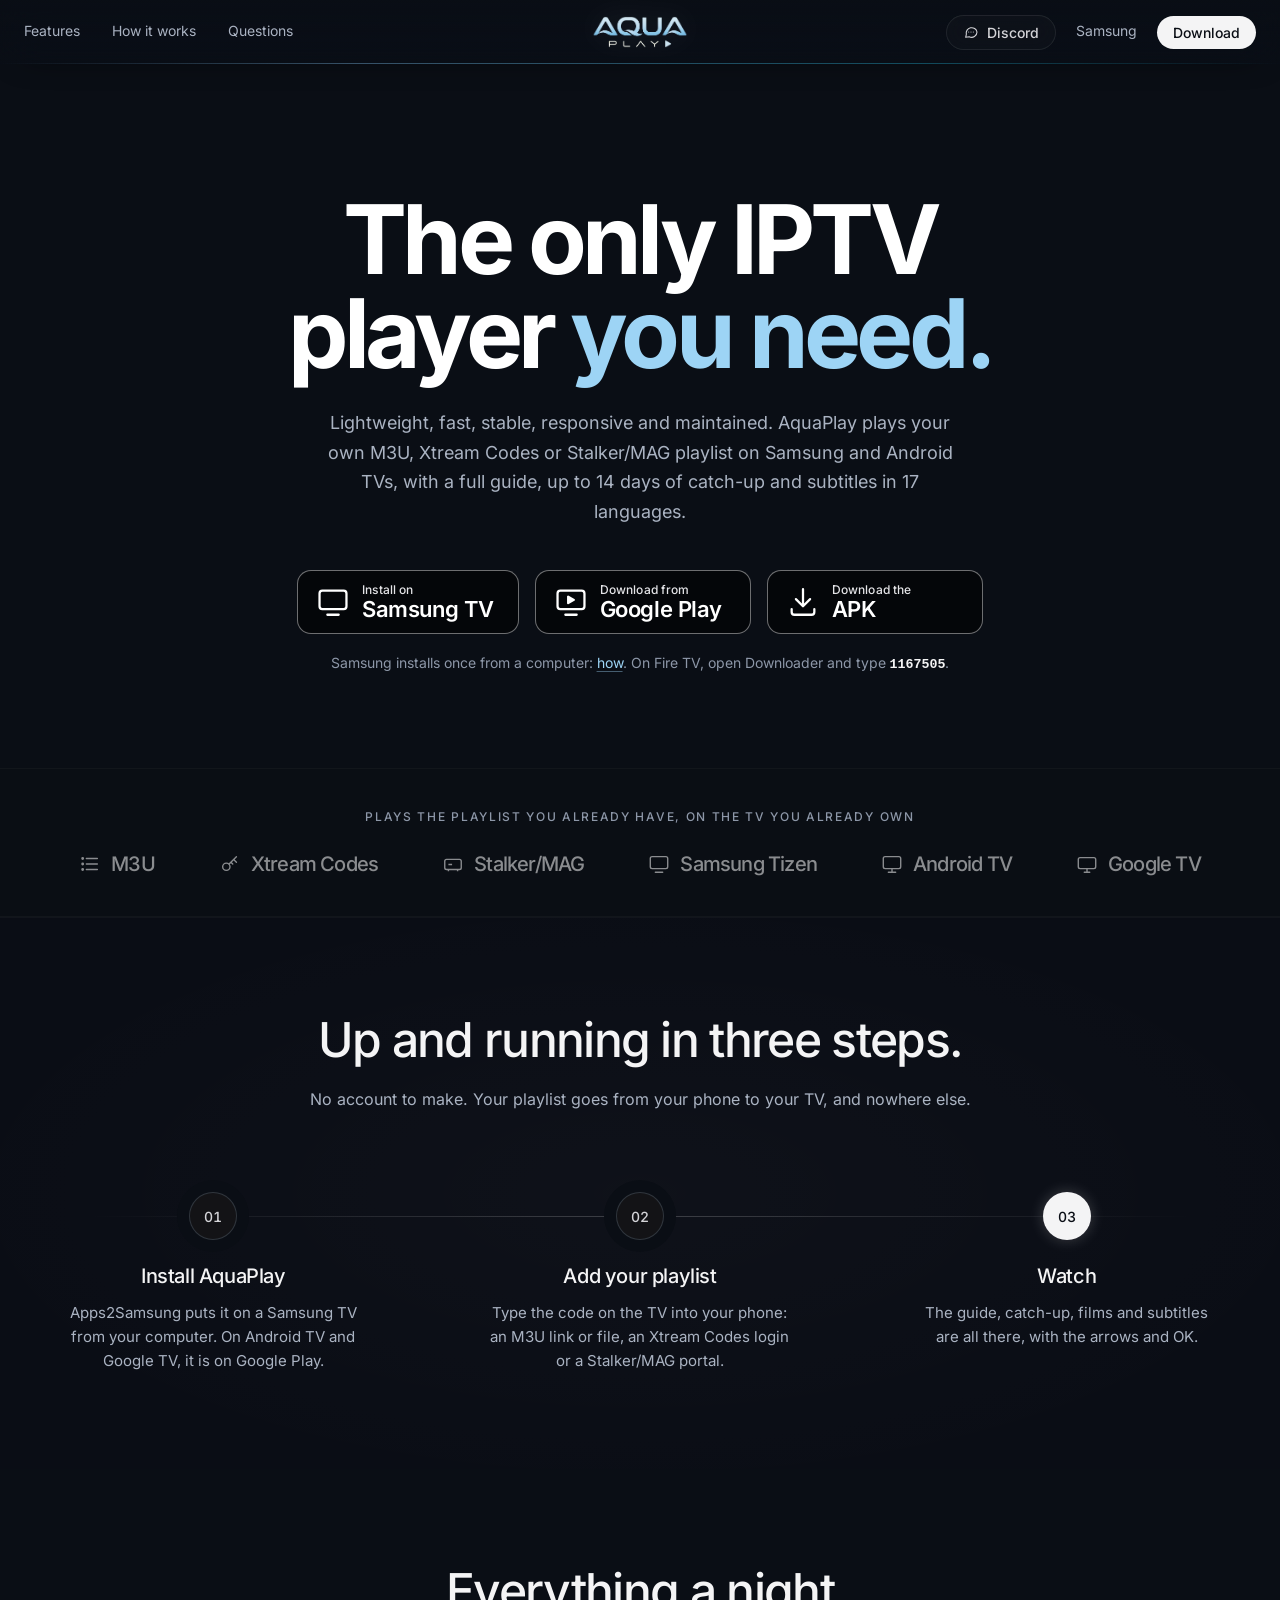
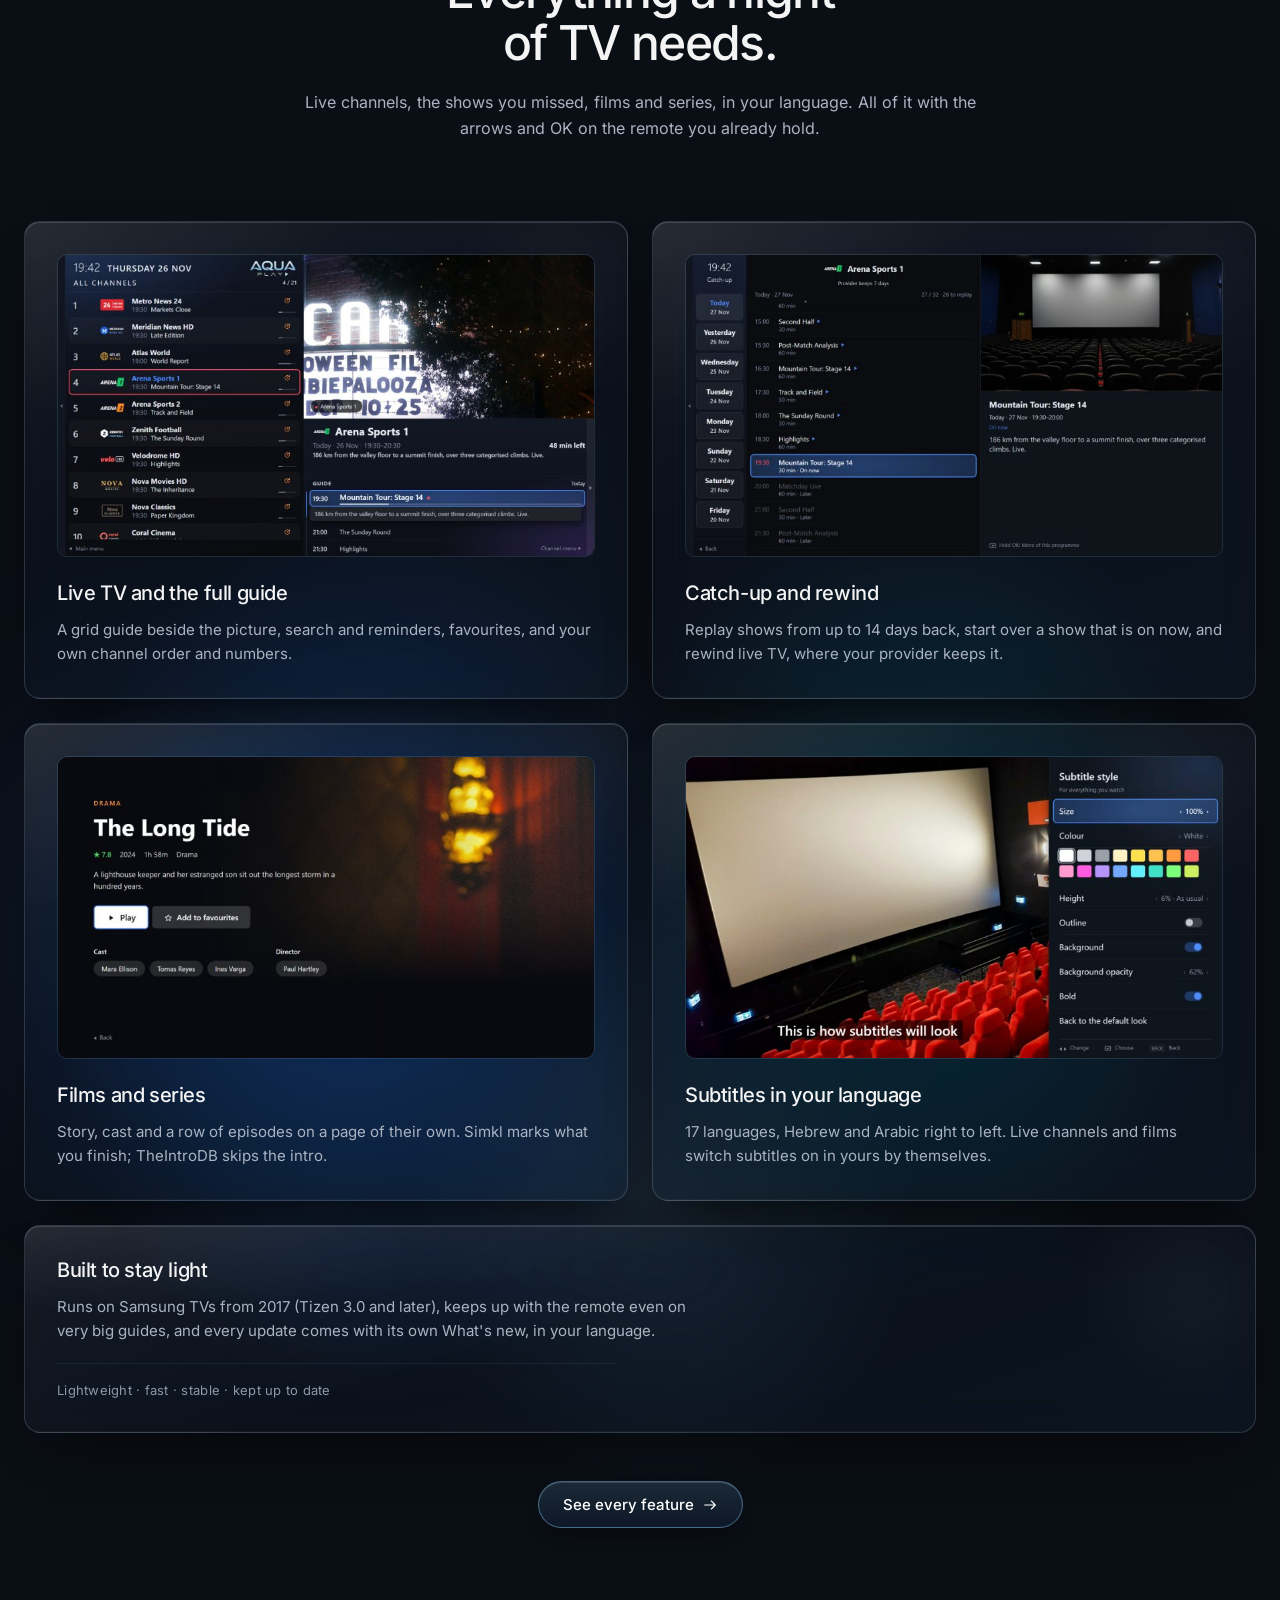
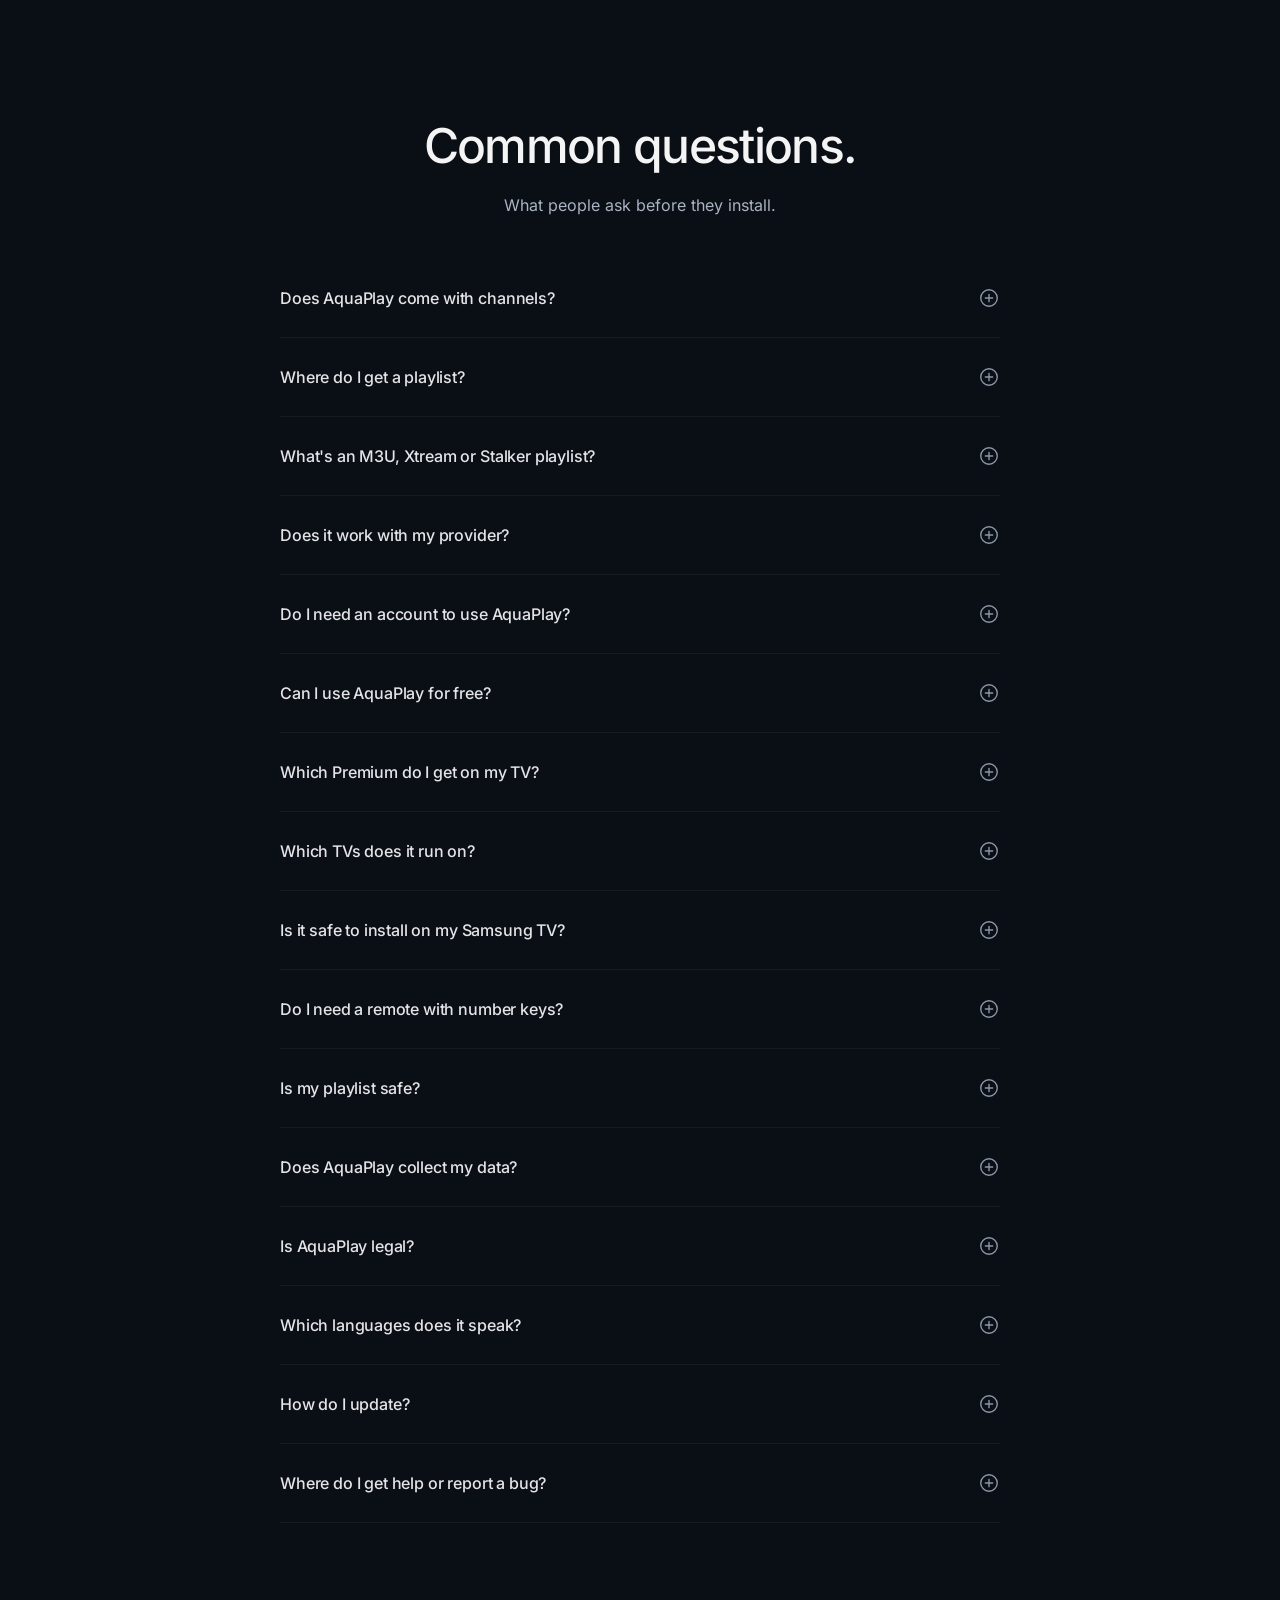
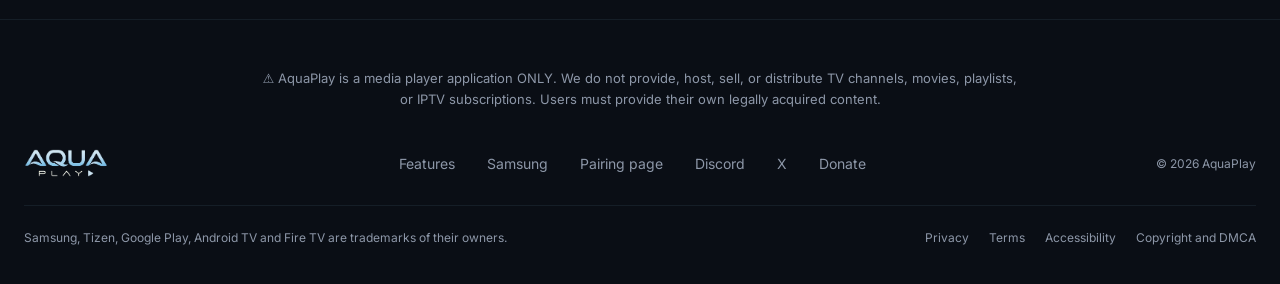
==== commit 0df7dbe4: "aquaplay.live: no buying Premium here for now - The Premium section (the $25 card, Buy Premium, the " ====
--- a/index.html
+++ b/index.html
@@ -44,10 +44,9 @@
     <nav aria-label="Main">
       <a href="features.html">Features</a>
       <a href="#how">How it works</a>
-      <a href="#premium">Premium</a>
       <a href="#questions">Questions</a>
       <details class="menu"><summary aria-label="Menu">Menu</summary>
-        <div class="menu-panel"><a href="features.html">Features</a><a href="#how">How it works</a><a href="#premium">Premium</a><a href="#questions">Questions</a><a href="samsung.html">Samsung TV</a><a href="https://discord.gg/5A5mDrwK8w">Discord</a><a href="#tvs">Download AquaPlay for free</a></div>
+        <div class="menu-panel"><a href="features.html">Features</a><a href="#how">How it works</a><a href="#questions">Questions</a><a href="samsung.html">Samsung TV</a><a href="https://discord.gg/5A5mDrwK8w">Discord</a><a href="#tvs">Download AquaPlay for free</a></div>
       </details>
     </nav>
     <a class="logo" href="#top" aria-label="AquaPlay home"><img src="img/logo.png" alt="AquaPlay" width="900" height="300"></a>
@@ -152,52 +151,6 @@
     <a class="more" href="features.html">See every feature <svg viewBox="0 0 24 24" fill="none" stroke="currentColor" stroke-width="1.6" stroke-linecap="round" stroke-linejoin="round" aria-hidden="true"><path d="M4 12h16m0 0-6-6m6 6-6 6"/></svg></a>
   </section>
 
-  <!-- Premium for the APK: sold once on the licence site; Samsung is free, Google Play sells it in the app -->
-  <section class="block wrap prem" id="premium" aria-labelledby="prem-h">
-    <div class="orb" style="top:20%;right:-8%;background:rgba(var(--sky),.07)" aria-hidden="true"></div>
-    <div class="head center">
-      <h2 id="prem-h">Premium for the AquaPlay APK.</h2>
-      <p class="lead">Pay once, keep it. For Fire TV and Android boxes without Google Play. One payment unlocks every Premium feature on up to 5 TVs. No subscription, nothing renews.</p>
-    </div>
-    <div class="where">
-      <div><b>Samsung TV (free)</b>Every feature, <strong>free</strong>. <a href="https://ko-fi.com/devdolev">Donate</a> if you'd like to give something back.</div>
-      <div><b>Google Play</b>Buy Premium inside the app, through Google Play.</div>
-      <div class="here"><b>APK</b>Fire TV and boxes without Google Play: install it with Downloader, code <code>1167505</code>, and buy Premium here.</div>
-    </div>
-    <div class="prem-grid">
-      <div class="price">
-        <p class="tag">Lifetime</p>
-        <p class="amount"><b>$25</b><span>once</span></p>
-        <p class="per">Every Premium feature on up to 5 TVs, for good. Watching with one playlist stays free.</p>
-        <ul class="ticks">
-          <li><svg viewBox="0 0 24 24" fill="none" stroke="currentColor" stroke-width="1.8" stroke-linecap="round" stroke-linejoin="round" aria-hidden="true"><path d="m5 12.5 4.5 4.5L19 7.5"/></svg>More than one playlist, and more than one guide</li>
-          <li><svg viewBox="0 0 24 24" fill="none" stroke="currentColor" stroke-width="1.8" stroke-linecap="round" stroke-linejoin="round" aria-hidden="true"><path d="m5 12.5 4.5 4.5L19 7.5"/></svg>Catch-up further back than the last day</li>
-          <li><svg viewBox="0 0 24 24" fill="none" stroke="currentColor" stroke-width="1.8" stroke-linecap="round" stroke-linejoin="round" aria-hidden="true"><path d="m5 12.5 4.5 4.5L19 7.5"/></svg>Recording, and multi-view: up to four channels at once</li>
-          <li><svg viewBox="0 0 24 24" fill="none" stroke="currentColor" stroke-width="1.8" stroke-linecap="round" stroke-linejoin="round" aria-hidden="true"><path d="m5 12.5 4.5 4.5L19 7.5"/></svg>Profiles, a parental PIN and locked channels</li>
-          <li><svg viewBox="0 0 24 24" fill="none" stroke="currentColor" stroke-width="1.8" stroke-linecap="round" stroke-linejoin="round" aria-hidden="true"><path d="m5 12.5 4.5 4.5L19 7.5"/></svg>Subtitles turned on by themselves, and found online</li>
-          <li><svg viewBox="0 0 24 24" fill="none" stroke="currentColor" stroke-width="1.8" stroke-linecap="round" stroke-linejoin="round" aria-hidden="true"><path d="m5 12.5 4.5 4.5L19 7.5"/></svg>Skip intros and credits</li>
-          <li><svg viewBox="0 0 24 24" fill="none" stroke="currentColor" stroke-width="1.8" stroke-linecap="round" stroke-linejoin="round" aria-hidden="true"><path d="m5 12.5 4.5 4.5L19 7.5"/></svg>OLED and Custom themes</li>
-        </ul>
-        <a class="more" href="features.html">See every Premium feature <svg viewBox="0 0 24 24" fill="none" stroke="currentColor" stroke-width="1.6" stroke-linecap="round" stroke-linejoin="round" aria-hidden="true"><path d="M4 12h16m0 0-6-6m6 6-6 6"/></svg></a>
-        <div class="buy">
-          <a class="btn btn-white btn-lg" href="https://aquaplay.aquaplay-licence.workers.dev/activate">Buy Premium</a>
-          <p class="fine">Pay with PayPal, or by card without a PayPal account.</p>
-        </div>
-      </div>
-      <ol class="psteps">
-        <li><span class="n">01</span>
-          <h3>Open Premium on your TV</h3>
-          <p>In AquaPlay, open <b>Settings</b>, then <b>Premium</b>, then <b>Buy Premium</b>. The TV shows a QR code, a Device ID and a Device key.</p></li>
-        <li><span class="n">02</span>
-          <h3>Scan it with your phone</h3>
-          <p>The QR code opens the payment page, already signed in to your TV. Or go to <code>aquaplay.aquaplay-licence.workers.dev</code> and type the two.</p></li>
-        <li><span class="n">03</span>
-          <h3>Pay once</h3>
-          <p>Premium turns on by itself on the TV within a minute, and the TV says thank you.</p></li>
-      </ol>
-    </div>
-  </section>
-
   <section class="block wrap faq" id="questions" aria-labelledby="faq-h">
     <div class="head center" style="margin-bottom:56px">
       <h2 id="faq-h">Common questions.</h2>
@@ -229,16 +182,8 @@
         <p>Yes. On Samsung TVs every feature is free. On Android TV, Google TV and the APK, watching with one playlist is free, with the full guide, catch-up from the last day, films and series, and subtitles. Premium adds more playlists, recording, multi-view, profiles and more.</p>
       </details>
       <details>
-        <summary>What does Premium cost, and is it a subscription?<svg viewBox="0 0 24 24" fill="none" stroke="currentColor" stroke-width="1.5" stroke-linecap="round" aria-hidden="true"><circle cx="12" cy="12" r="9"/><path d="M12 8v8M8 12h8"/></svg></summary>
-        <p>$25 once, for good, for the AquaPlay APK. It isn't a subscription: nothing renews.</p>
-      </details>
-      <details>
         <summary>Which Premium do I get on my TV?<svg viewBox="0 0 24 24" fill="none" stroke="currentColor" stroke-width="1.5" stroke-linecap="round" aria-hidden="true"><circle cx="12" cy="12" r="9"/><path d="M12 8v8M8 12h8"/></svg></summary>
-        <p>It depends on where AquaPlay came from. On a Samsung TV, every feature is free, so there is nothing to buy. Installed from Google Play, you buy Premium inside the app, through Google Play. Installed as the APK from this website (Fire TV and other boxes), you buy it <a class="inline" href="#premium">here</a>: $25 once.</p>
-      </details>
-      <details>
-        <summary>Can I get a refund?<svg viewBox="0 0 24 24" fill="none" stroke="currentColor" stroke-width="1.5" stroke-linecap="round" aria-hidden="true"><circle cx="12" cy="12" r="9"/><path d="M12 8v8M8 12h8"/></svg></summary>
-        <p>A refund isn't guaranteed, but you can apply for one: write to us with your Device ID and what went wrong, and we'll look at it. Try AquaPlay first: watching with one playlist is free. Bought on Google Play? Google's own refund rules apply.</p>
+        <p>It depends on where AquaPlay came from. On a Samsung TV, every feature is free, so there is nothing to buy. Installed from Google Play, you buy Premium inside the app, through Google Play. Premium for the APK from this website isn't on sale right now.</p>
       </details>
       <details>
         <summary>Which TVs does it run on?<svg viewBox="0 0 24 24" fill="none" stroke="currentColor" stroke-width="1.5" stroke-linecap="round" aria-hidden="true"><circle cx="12" cy="12" r="9"/><path d="M12 8v8M8 12h8"/></svg></summary>
